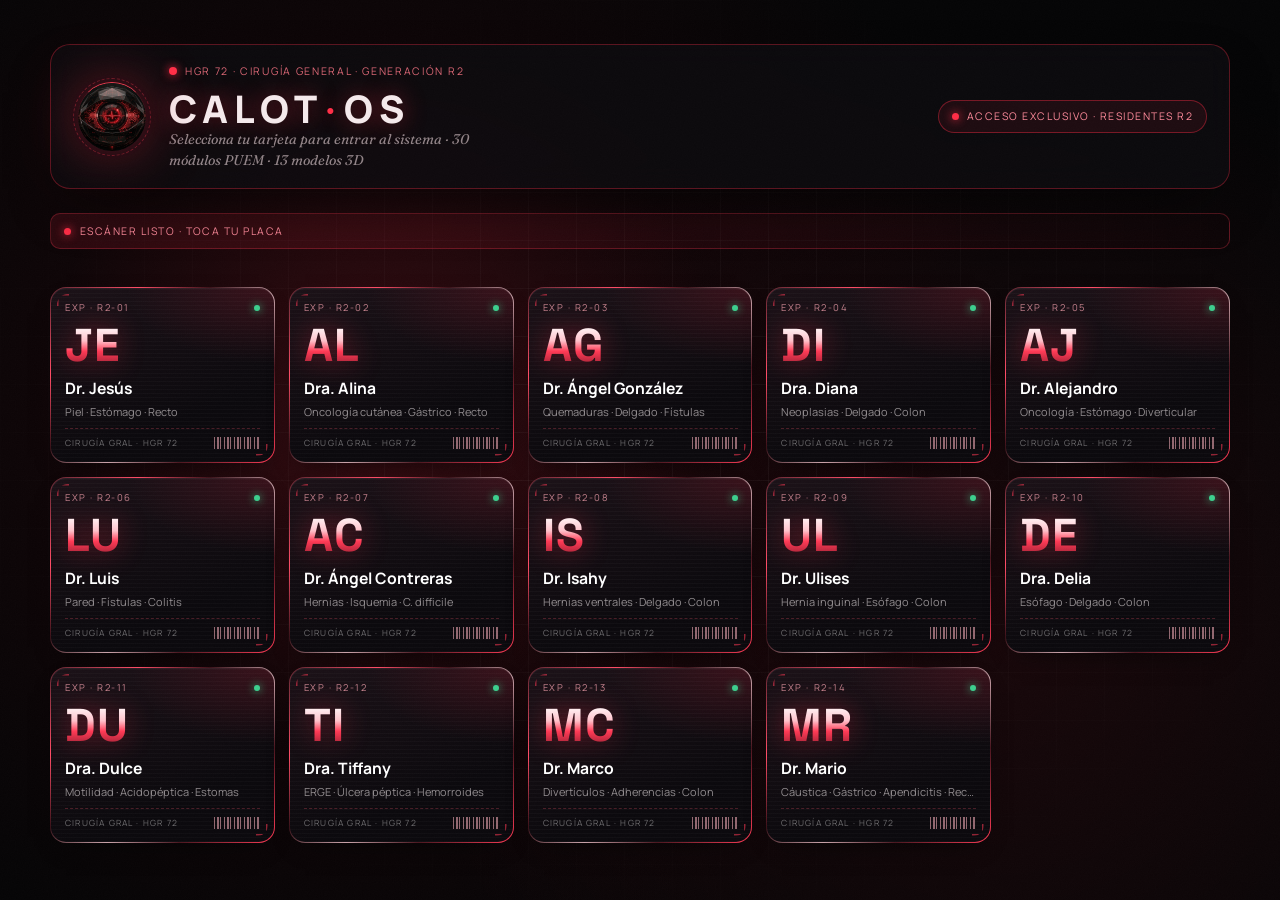
==== index.html @ 1cafc60a "feat(black-ops): voz real de CALOT al iniciar el examen - assets/voz/examen-inicio.mp3 (ElevenLabs, " ====
<!doctype html>
<html lang="es">
<head>
  <meta charset="utf-8">
  <meta name="viewport" content="width=device-width, initial-scale=1, viewport-fit=cover">
  <meta name="theme-color" content="#000000">
  <meta name="description" content="CALOT-OS | Donde aprender medicina se vuelve tu mayor obsesión. Sistema de estudio para residentes de cirugía general.">
  <title>CALOT-OS | Donde aprender medicina se vuelve tu mayor obsesión</title>
  <link rel="icon" href="assets/favicon.png?v=20261122d" type="image/png">
  <link rel="apple-touch-icon" href="assets/apple-touch-icon.png?v=20261122d">
  <link rel="preconnect" href="https://fonts.googleapis.com">
  <link rel="preconnect" href="https://fonts.gstatic.com" crossorigin>
  <link href="https://fonts.googleapis.com/css2?family=Fraunces:ital,opsz,wght@0,9..144,400;1,9..144,400&family=JetBrains+Mono:wght@400;500&family=Manrope:wght@200;300;400;500;600;700&family=Space+Grotesk:wght@500;600;700&display=swap" rel="stylesheet">
  <link rel="stylesheet" href="vendor/lenis.css">
  <link rel="stylesheet" href="styles/tokens.css?v=20261119e">
  <link rel="stylesheet" href="styles/components.css">
  <link rel="stylesheet" href="styles/sections.css?v=20261122d">
  <link rel="stylesheet" href="styles/glass.css">
  <link rel="stylesheet" href="styles/sections2.css">
  <link rel="stylesheet" href="styles/premium.css?v=20261122d">
  <link rel="stylesheet" href="styles/adscrito.css?v=20261122e">
  <link rel="stylesheet" href="styles/resumenes.css?v=20261119e">
  <link rel="stylesheet" href="styles/ranking.css?v=20261122d">
  <link rel="stylesheet" href="styles/eval.css?v=20261122d">
  <!-- Modo incrustado: dentro del iframe del panel docente de CALOT no se muestran las barras de Black Ops -->
  <script>
    (function () {
      var embed = true;
      try { embed = window.self !== window.top || /(?:^|[?&])embed=1(?:&|$)/.test(location.search); } catch (e) { embed = true; }
      if (embed) document.documentElement.classList.add('is-embed');
    })();
  </script>
  <style>
    html.is-embed { --hud-h: 0px; }
    html.is-embed .hud,
    html.is-embed .tabbar,
    html.is-embed .laser-line,
    html.is-embed .fab-menu,
    html.is-embed #fab-menu,
    html.is-embed #more-sheet,
    html.is-embed .bo-explore-pill,
    html.is-embed [data-bo-act="switch-card"] { display: none !important; }
    html.is-embed main#view { padding-top: 16px !important; padding-bottom: 24px !important; }
    html.is-embed body.is-landing main#view { padding: 0 !important; }
  </style>
</head>
<body data-section="portada" class="is-landing">
  <svg width="0" height="0" style="position:absolute" aria-hidden="true" focusable="false">
    <defs>
      <linearGradient id="ig-metal" x1="0" y1="0" x2="0" y2="1"><stop offset="0" style="stop-color:var(--svg-metal-1)"/><stop offset=".55" style="stop-color:var(--svg-metal-2)"/><stop offset="1" style="stop-color:var(--svg-metal-3)"/></linearGradient>
      <linearGradient id="ig-gloss" x1="0" y1="0" x2=".35" y2="1"><stop offset="0" style="stop-color:var(--svg-gloss-1)"/><stop offset=".22" style="stop-color:var(--svg-gloss-2)"/><stop offset=".7" style="stop-color:var(--svg-gloss-3)"/><stop offset="1" style="stop-color:var(--svg-gloss-4)"/></linearGradient>
      <linearGradient id="ig-red" x1="0" y1="0" x2="0" y2="1"><stop offset="0" style="stop-color:var(--svg-red-1)"/><stop offset=".5" style="stop-color:var(--svg-red-2)"/><stop offset="1" style="stop-color:var(--svg-red-3)"/></linearGradient>
    </defs>
  </svg>
  <div class="ambient" aria-hidden="true">
    <svg class="amb-ribbons" viewBox="0 0 1440 900" preserveAspectRatio="none">
      <path class="ar ar1" d="M-200 260 C 200 80, 600 420, 1000 220 S 1500 60, 1700 200"/>
      <path class="ar ar2" d="M-200 760 C 300 600, 700 960, 1100 700 S 1500 600, 1700 720"/>
    </svg>
  </div>
  <canvas id="neural-bg" class="neural-bg" aria-hidden="true"></canvas>
  <div class="noise" aria-hidden="true"></div>

  <header class="hud" aria-label="Navegación principal"></header>
  <nav class="tabbar" aria-label="Secciones"></nav>
  <div class="fab-menu glass" id="fab-menu" role="menu"></div>
  <div class="more-sheet glass" id="more-sheet"></div>

  <main id="view"></main>

  <div class="modal" id="modal" role="dialog" aria-modal="true"></div>
  <div class="toast glass" id="toast" role="status" aria-live="polite"></div>

  <noscript><p style="padding:40px;text-align:center">CALOT-OS necesita JavaScript.</p></noscript>

  <!-- GSAP 3.12.5 + ScrollTrigger and Lenis 1.1.13, vendored so the app works offline -->
  <script src="vendor/gsap.min.js"></script>
  <script src="vendor/ScrollTrigger.min.js"></script>
  <script src="vendor/lenis.min.js"></script>
  <script type="module" src="js/main.js?v=20261122d"></script>
</body>
</html>
---- vendor/lenis.css ----
html.lenis,
html.lenis body {
  height: auto;
}

.lenis.lenis-smooth {
  scroll-behavior: auto !important;
}

.lenis.lenis-smooth [data-lenis-prevent] {
  overscroll-behavior: contain;
}

.lenis.lenis-stopped {
  overflow: hidden;
}

.lenis.lenis-smooth iframe {
  pointer-events: none;
}
---- styles/tokens.css ----
/* =========================================================
   CALOT-OS — Design Tokens (Dark OLED #000000 & Day Paper #e9e3da)
   Single accent: Carmesí (#ff2d46 / #ff1736)
   Fonts: Manrope (body), Space Grotesk (headings/display), JetBrains Mono (mono)
   ========================================================= */

:root,
html[data-theme="dark"] {
  color-scheme: dark;

  /* Ground & elevation */
  --bg: #000000;
  --bg-2: #000000;
  --surface: #050507;
  --surface-2: #0a0a0d;
  --surface-deep: #000000;
  --card-bg: linear-gradient(180deg, #070709 0%, #010102 100%);
  --card-alt-bg: linear-gradient(160deg, #0c0407 0%, #010102 100%);
  --card-face-back: linear-gradient(160deg, #140409 0%, #020102 100%);
  --glass-bg: linear-gradient(180deg, rgba(255, 255, 255, 0.035), rgba(255, 255, 255, 0.006) 38%, rgba(0, 0, 0, 0.52)), rgba(2, 2, 3, 0.94);
  --glass: rgba(255, 255, 255, 0.025);
  --glass-strong: rgba(255, 255, 255, 0.055);
  --hud-bg: linear-gradient(180deg, rgba(0, 0, 0, 0.96), rgba(2, 2, 3, 0.92));
  --tabbar-bg: rgba(0, 0, 0, 0.95);
  --modal-backdrop: rgba(0, 0, 0, 0.88);
  --toast-bg: rgba(5, 5, 7, 0.98);
  --input-bg: #030305;
  --rail-bg: #000000;
  --well-bg: #020203;
  --well-sh: inset 0 2px 6px rgba(0, 0, 0, 0.95), 0 0 0 1px rgba(255, 255, 255, 0.08);
  --orb-bg: #000000;
  --track-off-bg: rgba(255, 255, 255, 0.06);
  --hover-tint: rgba(255, 255, 255, 0.035);

  /* RGB channels for alpha composition */
  --bg-rgb: 0, 0, 0;
  --ink-rgb: 245, 245, 248;
  --c-muted-rgb: 154, 157, 168;
  --shadow-rgb: 0, 0, 0;
  --crimson-rgb: 255, 45, 70;
  --crimson-hot-rgb: 255, 23, 54;
  --crimson-deep-rgb: 90, 6, 20;

  /* Ink & typography contrast (WCAG AA+ on #000000 & #0a0a0d) */
  --text: #f7f7fa;
  --ink: #f7f7fa;
  --ink-2: #dad7dc;
  --c-muted: #9a9da8;
  --faint: #7e7b84;
  --on-accent: #ffffff;
  --on-chip: #f5f5f8;

  /* Single accent palette: Carmesí */
  --crimson: #ff2d46;
  --crimson-hot: #ff1736;
  --crimson-soft: #ff6b7d;
  --crimson-hi: #ff8090;
  --crimson-tint: #ffb3c1;
  --crimson-pale: #ffd0d6;
  --crimson-deep: #9e0f24;
  --crimson-dark: #4a0510;
  --crimson-ink: #ff4d6d;
  --crimson-ink-hi: #ff8090;
  --crimson-bd: rgba(255, 45, 70, 0.52);
  --crimson-glow: rgba(255, 23, 54, 0.2);
  --c-accent: var(--crimson);

  /* Legacy section tokens unified to crimson / silver */
  --inicio: var(--crimson);
  --cuaderno: var(--crimson);
  --biblio: var(--crimson-soft);
  --tareas: var(--crimson);
  --violet: var(--crimson-deep);
  --cyan: var(--crimson-soft);
  --yellow: var(--crimson-hi);
  --red: var(--crimson-hot);
  --repaso: var(--crimson);
  --atlas: var(--crimson-hot);
  --bitacora: var(--crimson-deep);
  --escalas: var(--crimson);
  --juegos: var(--crimson-hot);
  --hgr72: var(--crimson-deep);
  --led-green: var(--crimson-deep);
  --led-green-core: var(--crimson);
  --led-red: var(--crimson-deep);
  --led-red-core: var(--crimson-hot);
  --neon-green: var(--crimson);
  --neon-red: var(--crimson-hot);
  --neon-cyan: var(--crimson-soft);
  --silver-1: #f0f2f7;
  --silver-2: #9094a0;

  /* Borders, specular edges & shadows */
  --stroke: rgba(255, 255, 255, 0.095);
  --stroke-strong: rgba(255, 45, 70, 0.42);
  --line: rgba(255, 255, 255, 0.08);
  --line-2: rgba(255, 255, 255, 0.14);
  --highlight-top: rgba(255, 255, 255, 0.22);
  --highlight-edge: rgba(255, 255, 255, 0.11);
  --highlight-soft: rgba(255, 255, 255, 0.045);
  --highlight-solid: #ffffff;
  --shadow-card: 0 28px 60px -32px rgba(0, 0, 0, 1), inset 0 1px 0 rgba(255, 255, 255, 0.05);
  --shadow-glass: 0 24px 60px -28px rgba(0, 0, 0, 1);
  --corner-sheen: radial-gradient(circle at 0 0, rgba(255, 255, 255, 0.04), transparent 36%);
  --corner-border: linear-gradient(140deg, rgba(255, 255, 255, var(--rf, 0.26)) 0%, rgba(255, 255, 255, 0.06) 24%, rgba(255, 255, 255, 0.025) 68%, rgba(255, 255, 255, calc(var(--rf, 0.26) * 0.4)) 100%);

  /* Button Family A — Neón cristal (acciones principales) */
  --neon-bg: linear-gradient(180deg, rgba(255, 45, 70, 0.46), rgba(255, 45, 70, 0.12));
  --neon-bg-hover: linear-gradient(180deg, rgba(255, 45, 70, 0.62), rgba(255, 45, 70, 0.2));
  --neon-bd: rgba(255, 45, 70, 0.58);
  --neon-sh: inset 0 1px 0 rgba(255, 255, 255, 0.26), 0 10px 30px -10px rgba(255, 45, 70, 0.85);
  --neon-sh-hover: inset 0 1px 0 rgba(255, 255, 255, 0.34), 0 14px 44px -8px rgba(255, 45, 70, 0.95);
  --neon-ghost-bg: rgba(255, 255, 255, 0.045);
  --neon-ghost-hover: rgba(255, 255, 255, 0.095);

  /* Button Family B — Metal biselado 3D (navegación física) */
  --metal-bg: linear-gradient(180deg, #25262c, #0c0c0f 30%, #020203);
  --metal-bg-hover: linear-gradient(180deg, #32343c, #14151a 30%, #050507);
  --metal-ink: #e4e6ec;
  --metal-sh: inset 0 1px 0 rgba(255, 255, 255, 0.18), 0 3px 0 #000000, 0 0 0 1px rgba(255, 255, 255, 0.09);
  --metal-sh-active: inset 0 1px 0 rgba(255, 255, 255, 0.18), 0 1px 0 #000000, 0 0 0 1px rgba(255, 255, 255, 0.09);
  --metal-light-bg: linear-gradient(180deg, #f4f5f8, #c4c7d0 58%, #9094a0);
  --metal-light-ink: #111114;
  --metal-light-sh: inset 0 1px 0 #ffffff, 0 4px 0 #2a2b30, 0 10px 20px -6px rgba(0, 0, 0, 0.8);
  --metal-light-sh-active: inset 0 1px 0 #ffffff, 0 1px 0 #2a2b30;
  --metal-red-bg: linear-gradient(180deg, #d81b35 0%, #b51026 52%, #7f091a 100%);
  --metal-red-sh: inset 0 1px 0 rgba(255, 255, 255, 0.45), 0 3px 0 #4a0510, 0 0 20px -4px rgba(255, 45, 70, 0.55);
  --metal-red-sh-active: inset 0 1px 0 rgba(255, 255, 255, 0.45), 0 1px 0 #4a0510;
  --seg-on-bg: linear-gradient(180deg, #222329, #0b0b0e);
  --seg-on-sh: inset 0 1px 0 rgba(255, 255, 255, 0.2), 0 2px 6px rgba(0, 0, 0, 0.55);

  /* SVG shared icon stops */
  --svg-metal-1: #f4f5f8;
  --svg-metal-2: #a3a6b0;
  --svg-metal-3: #5a5d66;
  --svg-gloss-1: #282930;
  --svg-gloss-2: #0f0f13;
  --svg-gloss-3: #040406;
  --svg-gloss-4: #000000;
  --svg-red-1: #ff8090;
  --svg-red-2: #ff2d46;
  --svg-red-3: #9e0f24;

  /* Notebook tokens (3b oscuro OLED) */
  --paper-bg: linear-gradient(90deg, #030203, #060405 50%, #020203);
  --paper-rule: rgba(255, 255, 255, 0.05);
  --paper-sh: 0 0 0 1px rgba(255, 255, 255, 0.075), 0 40px 90px -30px rgba(255, 23, 54, 0.28), inset 22px 0 30px -20px rgba(0, 0, 0, 0.96);
  --binding-bg: linear-gradient(90deg, #000000, #050405);
  --hole-bg: #000000;
  --hole-sh: inset 0 2px 3px rgba(255, 255, 255, 0.1), 0 0 0 2px #1a1a1f;
  --margin-op: 0.55;
  --hl-bg: rgba(255, 45, 70, 0.36);
  --chip-bg: rgba(255, 255, 255, 0.045);
  --code-bg: rgba(255, 255, 255, 0.06);
  --sticky-bg: linear-gradient(180deg, #1b060a, #0b0204);
  --sticky-bd: rgba(255, 45, 70, 0.34);
  --sticky-sh: 0 18px 30px -16px rgba(0, 0, 0, 0.9), 0 0 30px -10px rgba(255, 45, 70, 0.35);
  --sticky-ink: #f5f5f8;
  --tab-edge-bg: linear-gradient(90deg, #020202, #090708);

  /* Radii & Motion */
  --radius-sm: 12px;
  --radius: 18px;
  --radius-lg: 24px;
  --radius-pill: 999px;
  --ease: cubic-bezier(0.22, 1, 0.36, 1);
  --sidebar-w: 84px;

  /* Typography */
  --font-sans: "Manrope", system-ui, -apple-system, sans-serif;
  --font-display: "Space Grotesk", "Manrope", system-ui, sans-serif;
  --font-mono: "JetBrains Mono", ui-monospace, monospace;
  --font-serif: "Fraunces", Georgia, serif;
}

/* ---------- Light / Day Paper Theme (4b claro) ---------- */
html[data-theme="light"] {
  color-scheme: light;

  --bg: #e9e3da;
  --bg-2: #dfd8cd;
  --surface: #f6f1ea;
  --surface-2: #efe8df;
  --surface-deep: #d9d1c6;
  --card-bg: linear-gradient(180deg, rgba(255, 255, 255, 0.84) 0%, rgba(246, 241, 234, 0.94) 100%);
  --card-alt-bg: linear-gradient(160deg, #f7f3ed 0%, #ebe4da 100%);
  --card-face-back: linear-gradient(160deg, #fff5f6 0%, #efe8df 100%);
  --glass-bg: linear-gradient(180deg, rgba(255, 255, 255, 0.82), rgba(246, 241, 234, 0.72)), rgba(246, 241, 234, 0.9);
  --glass: rgba(255, 255, 255, 0.65);
  --glass-strong: rgba(255, 255, 255, 0.88);
  --hud-bg: linear-gradient(180deg, rgba(244, 239, 232, 0.94), rgba(233, 227, 218, 0.88));
  --tabbar-bg: rgba(244, 239, 232, 0.94);
  --modal-backdrop: rgba(26, 18, 20, 0.42);
  --toast-bg: rgba(246, 241, 234, 0.98);
  --input-bg: #fbf8f4;
  --rail-bg: #ebe4da;
  --well-bg: #ddd5cb;
  --well-sh: inset 0 2px 5px rgba(0, 0, 0, 0.18), 0 0 0 1px rgba(0, 0, 0, 0.06);
  --orb-bg: #1c1517;
  --track-off-bg: rgba(26, 18, 20, 0.1);
  --hover-tint: rgba(26, 18, 20, 0.045);

  --bg-rgb: 233, 227, 218;
  --ink-rgb: 26, 18, 20;
  --c-muted-rgb: 92, 77, 81;
  --shadow-rgb: 38, 26, 28;

  --text: #1a1214;
  --ink: #1a1214;
  --ink-2: #3a2e31;
  --c-muted: #5c4d51;
  --faint: #6b5a5e;
  --on-chip: #1a1214;

  /* Crimson ink darkened to pass WCAG AA (5.58:1+) on warm paper */
  --crimson-ink: #b01028;
  --crimson-ink-hi: #9e0f24;
  --crimson-glow: rgba(255, 23, 54, 0.14);

  --silver-1: #2a2224;
  --silver-2: #5c4d51;

  --stroke: rgba(26, 18, 20, 0.12);
  --stroke-strong: rgba(200, 16, 42, 0.36);
  --line: rgba(26, 18, 20, 0.08);
  --line-2: rgba(26, 18, 20, 0.13);
  --highlight-top: rgba(255, 255, 255, 0.85);
  --highlight-edge: rgba(26, 18, 20, 0.12);
  --highlight-soft: rgba(26, 18, 20, 0.055);
  --highlight-solid: #1a1214;
  --shadow-card: 0 22px 44px -26px rgba(42, 24, 28, 0.22), inset 0 1px 0 rgba(255, 255, 255, 0.85);
  --shadow-glass: 0 20px 48px -24px rgba(42, 24, 28, 0.25);
  --corner-sheen: radial-gradient(circle at 0 0, rgba(255, 255, 255, 0.7), transparent 42%);
  --corner-border: linear-gradient(140deg, rgba(255, 255, 255, 0.92) 0%, rgba(26, 18, 20, 0.09) 34%, rgba(26, 18, 20, 0.13) 100%);

  /* Button Family A (rich ruby crystal on paper so white text >= 6:1) */
  --neon-bg: linear-gradient(180deg, rgba(214, 22, 48, 0.95), rgba(158, 15, 36, 0.98));
  --neon-bg-hover: linear-gradient(180deg, rgba(230, 28, 56, 0.98), rgba(176, 16, 40, 1));
  --neon-bd: rgba(255, 45, 70, 0.75);
  --neon-sh: inset 0 1px 0 rgba(255, 255, 255, 0.42), 0 10px 26px -8px rgba(200, 16, 42, 0.42);
  --neon-sh-hover: inset 0 1px 0 rgba(255, 255, 255, 0.5), 0 14px 36px -6px rgba(200, 16, 42, 0.58);
  --neon-ghost-bg: rgba(255, 255, 255, 0.65);
  --neon-ghost-hover: rgba(255, 255, 255, 0.94);

  /* Button Family B (light brushed metal) */
  --metal-bg: linear-gradient(180deg, #ffffff, #ddd5cb);
  --metal-bg-hover: linear-gradient(180deg, #ffffff, #ebe4db);
  --metal-ink: #1a1214;
  --metal-sh: inset 0 1px 0 #ffffff, 0 3px 0 #b8b0a6, 0 0 0 1px rgba(0, 0, 0, 0.06);
  --metal-sh-active: inset 0 1px 0 #ffffff, 0 1px 0 #b8b0a6, 0 0 0 1px rgba(0, 0, 0, 0.06);
  --metal-light-bg: linear-gradient(180deg, #2e2528, #1a1214);
  --metal-light-ink: #f6f1ea;
  --metal-light-sh: inset 0 1px 0 rgba(255, 255, 255, 0.25), 0 3px 0 #0a0607, 0 8px 18px -6px rgba(0, 0, 0, 0.35);
  --metal-light-sh-active: inset 0 1px 0 rgba(255, 255, 255, 0.25), 0 1px 0 #0a0607;
  --seg-on-bg: linear-gradient(180deg, #ffffff, #efe8df);
  --seg-on-sh: inset 0 1px 0 #ffffff, 0 2px 0 #b8b0a6;

  --svg-metal-1: #5c4d51;
  --svg-metal-2: #3a2e31;
  --svg-metal-3: #1a1214;
  --svg-gloss-1: #ffffff;
  --svg-gloss-2: #f6f1ea;
  --svg-gloss-3: #ddd5cb;
  --svg-gloss-4: #cfc5b9;

  /* Notebook tokens (4b claro) */
  --paper-bg: linear-gradient(90deg, #efe8df, #f6f1ea 50%, #f1ebe3);
  --paper-rule: rgba(60, 30, 40, 0.09);
  --paper-sh: 0 0 0 1px rgba(0, 0, 0, 0.08), 0 30px 70px -30px rgba(0, 0, 0, 0.28), inset 22px 0 30px -20px rgba(0, 0, 0, 0.14);
  --binding-bg: linear-gradient(90deg, #d9d1c6, #e9e2d8);
  --hole-bg: #2a2224;
  --hole-sh: inset 0 2px 3px rgba(0, 0, 0, 0.6), 0 0 0 2px #b8b0a6;
  --margin-op: 0.7;
  --hl-bg: rgba(255, 45, 70, 0.22);
  --chip-bg: rgba(26, 18, 20, 0.06);
  --code-bg: rgba(26, 18, 20, 0.07);
  --sticky-bg: #ffd9dd;
  --sticky-bd: rgba(200, 20, 50, 0.18);
  --sticky-sh: 0 14px 24px -14px rgba(0, 0, 0, 0.35);
  --sticky-ink: #1a1214;
  --tab-edge-bg: #ebe4da;
}

body[data-section="inicio"],
body[data-section="cuaderno"],
body[data-section="biblioteca"],
body[data-section="pendientes"],
body[data-section="portada"],
body[data-section="repaso"],
body[data-section="atlas"],
body[data-section="bitacora"],
body[data-section="escalas"],
body[data-section="juegos"],
body[data-section="hgr72"] {
  --c-accent: var(--crimson);
}
---- styles/components.css ----
/* ---------- base ---------- */
*, *::before, *::after { box-sizing: border-box; }
html { -webkit-text-size-adjust: 100%; overflow-x: clip; }
html, body { margin: 0; background: var(--bg); max-width: 100%; overflow-x: clip; }
html[data-theme="light"] main#view,
html[data-theme="light"] .boot-gate,
html[data-theme="light"] .boot-screen {
  background: var(--bg);
  min-height: 100svh;
}
body {
  color: var(--ink);
  font-family: var(--font-sans);
  font-size: 15px;
  line-height: 1.55;
  min-height: 100vh;
  -webkit-font-smoothing: antialiased;
  transition: background-color 0.45s var(--ease), color 0.35s var(--ease);
}
h1, h2, h3, h4 {
  font-family: var(--font-display);
  font-weight: 600;
  letter-spacing: -0.02em;
  margin: 0;
  line-height: 1.1;
  color: var(--ink);
}
p { margin: 0; }
a { color: inherit; text-decoration: none; }
button, input, textarea, select { font: inherit; color: inherit; }
button { cursor: pointer; background: none; border: 0; padding: 0; }
svg { flex-shrink: 0; }
:where(svg[viewBox="0 0 24 24"]) { width: 18px; height: 18px; }
::selection { background: color-mix(in srgb, var(--c-accent) 40%, transparent); }
:focus-visible { outline: 2px solid var(--c-accent); outline-offset: 3px; border-radius: 8px; }

.mono {
  font-family: var(--font-mono);
  font-size: 11px;
  letter-spacing: 0.12em;
  text-transform: uppercase;
  color: var(--c-muted);
}
.muted { color: var(--c-muted); }
.sr-only { position: absolute; width: 1px; height: 1px; overflow: hidden; clip: rect(0 0 0 0); white-space: nowrap; }

/* film grain */
.noise {
  position: fixed; inset: 0; pointer-events: none; z-index: 100; opacity: 0.03;
  background-image: url("../assets/noise.svg");
}

/* ambient crimson glow */
.ambient {
  position: fixed; inset: 0; pointer-events: none; z-index: 0; overflow: hidden;
}
.ambient::before, .ambient::after {
  content: ""; position: absolute; width: 60vmax; height: 60vmax; border-radius: 50%;
  filter: blur(120px); opacity: 0.12; transition: background 0.8s var(--ease);
}
.ambient::before { top: -30vmax; right: -20vmax; background: var(--crimson); }
.ambient::after { bottom: -35vmax; left: -15vmax; background: var(--crimson-deep); opacity: 0.06; }

/* ---------- surfaces ---------- */
.glass {
  background: var(--glass-bg);
  border: 1px solid var(--stroke);
  border-radius: var(--radius-lg);
  backdrop-filter: blur(20px) saturate(140%);
  -webkit-backdrop-filter: blur(20px) saturate(140%);
}
.card {
  position: relative;
  background: var(--card-bg);
  border: 1px solid var(--stroke);
  border-radius: var(--radius-lg);
  padding: 22px;
  overflow: hidden;
  isolation: isolate;
}
.card > * { position: relative; z-index: 1; }
.card .glow, .glow {
  position: absolute; z-index: 0; width: 70%; aspect-ratio: 1; border-radius: 50%;
  background: radial-gradient(circle, var(--c, var(--c-accent)) 0%, transparent 65%);
  filter: blur(40px); opacity: 0.25; pointer-events: none;
}
.card-neon { --c: var(--c-accent); --c2: var(--crimson-deep); }
.card-neon::before {
  content: ""; position: absolute; inset: 0; z-index: 0; pointer-events: none;
  background: linear-gradient(180deg, transparent 40%, color-mix(in srgb, var(--c) 14%, transparent) 100%);
}
.card-neon::after {
  content: ""; position: absolute; left: 0; right: 0; bottom: 0; height: 2px; z-index: 2;
  background: linear-gradient(90deg, var(--c), var(--c2));
  transform-origin: left; transform: scaleX(var(--line, 1));
}

.dots {
  background-image: radial-gradient(circle, rgba(var(--crimson-rgb), 0.35) 1px, transparent 1.6px);
  background-size: 14px 14px;
}

.icon-tile {
  display: grid; place-items: center; width: 52px; height: 52px; border-radius: 16px;
  background: var(--metal-bg);
  border: 1px solid var(--stroke);
  color: var(--c, var(--crimson-ink));
  box-shadow: var(--metal-sh);
}
.icon-tile svg { width: 24px; height: 24px; }

/* ---------- chips ---------- */
.chip {
  --c: var(--crimson);
  display: inline-flex; align-items: center; gap: 7px;
  height: 30px; padding: 0 13px 0 10px; border-radius: var(--radius-pill);
  font-size: 13px; font-weight: 500; white-space: nowrap;
  color: var(--on-chip);
  background: var(--chip-bg);
  border: 1px solid color-mix(in srgb, var(--c) 45%, var(--stroke));
  transition: transform 0.25s var(--ease), box-shadow 0.25s var(--ease), border-color 0.25s;
}
.chip svg { width: 15px; height: 15px; }
button.chip:hover { transform: translateY(-1px); border-color: var(--crimson-bd); }
.chip[data-s="porhacer"], .chip[data-s="porleer"],
.chip[data-s="progreso"], .chip[data-s="leyendo"],
.chip[data-s="hecho"], .chip[data-s="repasado"],
.chip[data-s="bloqueado"], .chip[data-s="resumido"] { --c: var(--crimson); }
.chip[data-s="archivado"] { --c: var(--c-muted); }
.chip.tag { --c: var(--crimson); height: 26px; font-size: 12px; padding: 0 11px; }
.chip.tag[aria-pressed="false"] { --c: var(--c-muted); opacity: 0.78; }

/* ---------- buttons: STRICTLY 2 FAMILIES (3f-A Neón Cristal / 3f-B Metal 3D) ---------- */
/* Family A: Neón Cristal (acciones principales / CTAs) */
.btn, .btn-neon {
  display: inline-flex; align-items: center; justify-content: center; gap: 8px;
  height: 44px; padding: 0 22px; border-radius: var(--radius-pill);
  border: 1px solid var(--stroke);
  background: var(--neon-ghost-bg);
  color: var(--ink-2);
  font-family: var(--font-sans); font-weight: 600; font-size: 14px; white-space: nowrap;
  transition: transform 0.2s var(--ease), box-shadow 0.2s var(--ease), background 0.2s, border-color 0.2s, color 0.2s;
}
.btn:hover, .btn-neon:hover {
  transform: translateY(-1px);
  background: var(--neon-ghost-hover);
  border-color: var(--crimson-bd);
  color: var(--ink);
}
.btn:active, .btn-neon:active { transform: scale(0.97); }
.btn svg, .btn-neon svg { width: 18px; height: 18px; }

.btn-glow, .btn-primary, .btn-neon-primary {
  border: 1px solid var(--neon-bd);
  background: var(--neon-bg);
  color: var(--on-accent);
  box-shadow: var(--neon-sh);
}
.btn-glow:hover, .btn-primary:hover, .btn-neon-primary:hover {
  background: var(--neon-bg-hover);
  border-color: var(--crimson);
  box-shadow: var(--neon-sh-hover);
  color: var(--on-accent);
}
.btn-ghost {
  background: var(--neon-ghost-bg);
  border-color: var(--stroke);
  color: var(--ink-2);
  font-weight: 500;
}
.btn-ghost:hover {
  background: var(--neon-ghost-hover);
  border-color: var(--crimson-bd);
  color: var(--ink);
}
.btn-sm { height: 36px; padding: 0 15px; font-size: 13px; }
.icon-btn {
  display: grid; place-items: center; width: 38px; height: 38px; border-radius: 50%;
  border: 1px solid var(--stroke); background: var(--neon-ghost-bg); color: var(--c-muted);
  transition: border-color 0.2s, color 0.2s, background 0.2s, transform 0.2s var(--ease);
}
.icon-btn:hover { border-color: var(--crimson-bd); background: var(--neon-ghost-hover); color: var(--crimson-ink); }
.icon-btn:active { transform: scale(0.95); }
.icon-btn svg { width: 17px; height: 17px; }

/* Family B: Metal Biselado 3D (navegación y controles físicos) */
.btn-metal {
  display: inline-flex; align-items: center; justify-content: center; gap: 8px;
  height: 44px; padding: 0 18px; border-radius: 12px; border: 0;
  background: var(--metal-bg); color: var(--metal-ink);
  font-family: var(--font-sans); font-weight: 600; font-size: 14px; white-space: nowrap;
  box-shadow: var(--metal-sh);
  transition: transform 0.12s var(--ease), box-shadow 0.12s var(--ease), filter 0.15s;
}
.btn-metal:hover { filter: brightness(1.06); }
.btn-metal:active { transform: translateY(3px); box-shadow: var(--metal-sh-active); }
.btn-metal.btn-sm { height: 36px; padding: 0 14px; border-radius: 10px; font-size: 13px; }

.btn-metal-light {
  display: inline-flex; align-items: center; justify-content: center; gap: 8px;
  height: 44px; padding: 0 18px; border-radius: 12px; border: 0;
  background: var(--metal-light-bg); color: var(--metal-light-ink);
  font-family: var(--font-sans); font-weight: 700; font-size: 14px; white-space: nowrap;
  box-shadow: var(--metal-light-sh);
  transition: transform 0.12s var(--ease), box-shadow 0.12s var(--ease), filter 0.15s;
}
.btn-metal-light:hover { filter: brightness(1.05); }
.btn-metal-light:active { transform: translateY(3px); box-shadow: var(--metal-light-sh-active); }

.btn-metal-red,
.btn-metal.is-active {
  background: var(--metal-red-bg);
  color: var(--on-accent);
  box-shadow: var(--metal-red-sh);
}
.btn-metal-red:active,
.btn-metal.is-active:active { transform: translateY(3px); box-shadow: var(--metal-red-sh-active); }

/* ---------- inputs ---------- */
.input, .textarea, .select {
  width: 100%;
  background: var(--input-bg);
  color: var(--ink);
  border: 1px solid var(--stroke);
  border-radius: var(--radius-sm);
  padding: 11px 14px;
  outline: none;
  transition: border-color 0.2s, box-shadow 0.2s, background 0.2s;
}
.input::placeholder, .textarea::placeholder { color: var(--faint); }
.input:focus, .textarea:focus, .select:focus {
  border-color: var(--crimson-bd);
  box-shadow: 0 0 0 3px var(--crimson-glow);
}
.textarea { resize: vertical; min-height: 120px; line-height: 1.6; }
label.field { display: grid; gap: 6px; font-size: 13px; color: var(--c-muted); }

/* ---------- metric bars ---------- */
.metric { display: grid; grid-template-columns: 1fr auto; align-items: center; gap: 12px; padding: 7px 0; }
.segbar { display: flex; gap: 5px; }
.segbar i { width: 18px; height: 3px; border-radius: 2px; background: var(--track-off-bg); }
.segbar i.on { background: var(--c, var(--crimson)); }
.progress { height: 6px; border-radius: 99px; background: var(--track-off-bg); overflow: hidden; }
.progress > span {
  display: block; height: 100%; width: var(--p, 0%); border-radius: inherit;
  background: linear-gradient(90deg, var(--crimson-deep), var(--c, var(--crimson)));
  transform-origin: left; transform: scaleX(var(--fill, 1));
}

/* ---------- app shell ---------- */
.rail {
  position: fixed; z-index: 50; top: 16px; bottom: 16px; left: 16px; width: calc(var(--sidebar-w) - 16px);
  display: flex; flex-direction: column; align-items: center; gap: 14px; padding: 18px 0;
  background: var(--rail-bg); border: 1px solid var(--stroke); border-radius: 34px;
  transition: transform 0.6s var(--ease), opacity 0.4s;
}
.rail .logo { display: grid; place-items: center; width: 40px; height: 40px; margin-bottom: 6px; color: var(--ink); }
.rail .logo svg { width: 30px; height: 30px; }
.rail nav { display: flex; flex-direction: column; gap: 10px; }
.nav-item {
  --c: var(--crimson);
  position: relative; display: grid; place-items: center; width: 44px; height: 44px; border-radius: 12px;
  color: var(--metal-ink); background: var(--metal-bg); box-shadow: var(--metal-sh); border: 0;
  transition: color 0.2s, transform 0.12s var(--ease), box-shadow 0.2s;
}
.nav-item svg { width: 20px; height: 20px; }
.nav-item:hover { filter: brightness(1.06); }
.nav-item:active { transform: translateY(2px); box-shadow: var(--metal-sh-active); }
.nav-item[aria-current="page"] {
  background: var(--metal-red-bg);
  color: var(--on-accent);
  box-shadow: var(--metal-red-sh);
}
.nav-item .tip {
  position: absolute; left: calc(100% + 14px); padding: 5px 10px; border-radius: 8px; font-size: 12px; white-space: nowrap;
  background: var(--surface-2); border: 1px solid var(--stroke); color: var(--ink);
  opacity: 0; transform: translateX(-6px); pointer-events: none; transition: 0.2s var(--ease);
}
.nav-item:hover .tip { opacity: 1; transform: none; }

/* FAB */
.fab {
  display: grid; place-items: center; width: 54px; height: 54px; border-radius: 50%;
  color: var(--on-accent);
  background: radial-gradient(circle at 35% 30%, var(--crimson-soft), var(--crimson) 55%, var(--crimson-deep));
  box-shadow: 0 0 0 6px rgba(var(--crimson-rgb), 0.12), 0 10px 40px -4px rgba(var(--crimson-rgb), 0.72), inset 0 2px 0 var(--highlight-top);
  transition: transform 0.35s var(--ease);
}
.fab svg { width: 24px; height: 24px; transition: transform 0.35s var(--ease); }
.fab[aria-expanded="true"] svg { transform: rotate(45deg); }
.fab:hover { transform: scale(1.05); }
.fab-menu {
  position: fixed; z-index: 60; left: calc(var(--sidebar-w) + 12px); top: 70px; width: min(290px, calc(100vw - 24px)); padding: 10px;
  border-radius: 24px; background: var(--glass-bg);
  opacity: 0; transform: translateX(-10px) scale(0.97); transform-origin: left top; pointer-events: none;
  transition: opacity 0.25s var(--ease), transform 0.35s var(--ease);
}
.fab-menu.open { opacity: 1; transform: none; pointer-events: auto; }
.fab-menu button {
  display: flex; align-items: center; gap: 12px; width: 100%; padding: 12px 14px; border-radius: 16px;
  font-size: 14.5px; font-weight: 500; color: var(--ink); text-align: left; transition: background 0.2s;
}
.fab-menu button:hover, .fab-menu button:focus-visible { background: var(--hover-tint); }
.fab-menu button svg { width: 20px; height: 20px; color: var(--crimson-ink); }

.tabbar { display: none; }

main#view {
  position: relative; z-index: 1;
  padding: 32px 40px 120px calc(var(--sidebar-w) + 40px);
  max-width: calc(1280px + var(--sidebar-w));
}

body.is-landing .hud { display: none; }
body.is-landing .rail { transform: translateX(-130%); opacity: 0; }
body.is-landing .tabbar { display: none; transform: translateY(130%); }
body.is-landing #fab-menu,
body.is-landing #more-sheet { display: none; }
body.is-landing main#view { padding: 0; max-width: none; }

/* ---------- section header ---------- */
.page-head { display: flex; align-items: flex-end; justify-content: space-between; gap: 20px; margin-bottom: 28px; flex-wrap: wrap; }
.page-head h1 { font-size: clamp(32px, 5vw, 56px); color: var(--ink); }
.page-head h1 em { font-style: normal; color: var(--crimson-ink); }
.page-head p { color: var(--c-muted); margin-top: 8px; max-width: 560px; }
.eyebrow { display: inline-flex; align-items: center; gap: 8px; margin-bottom: 12px; }
.eyebrow::before { content: ""; width: 7px; height: 7px; border-radius: 50%; background: var(--crimson); }

.sticky-bar {
  position: fixed; z-index: 40; top: 16px; left: calc(var(--sidebar-w) + 24px); right: 24px;
  display: flex; align-items: center; justify-content: space-between; gap: 12px;
  height: 56px; padding: 0 10px 0 20px; border-radius: 20px;
  opacity: 0; transform: translateY(-20px); pointer-events: none; transition: opacity 0.35s var(--ease), transform 0.45s var(--ease);
}
.sticky-bar.show { opacity: 1; transform: none; pointer-events: auto; }
.sticky-bar strong { font-family: var(--font-display); font-weight: 600; color: var(--ink); }

.read-progress {
  position: fixed; z-index: 70; top: 0; left: 0; right: 0; height: 3px; pointer-events: none;
  background: linear-gradient(90deg, var(--crimson-deep), var(--crimson));
  transform-origin: left; transform: scaleX(0);
}

/* ---------- modal ---------- */
.modal {
  position: fixed; inset: 0; z-index: 90; display: grid; place-items: center; padding: 16px;
  background: var(--modal-backdrop); backdrop-filter: blur(8px);
  opacity: 0; pointer-events: none; transition: opacity 0.25s;
}
.modal.open { opacity: 1; pointer-events: auto; }
.modal .sheet {
  width: min(520px, 100%); max-height: 90vh; overflow: auto; padding: 26px; display: grid; gap: 16px;
  color: var(--ink);
  transform: translateY(16px) scale(0.98); transition: transform 0.35s var(--ease);
}
.modal.open .sheet { transform: none; }
.modal h3 { font-size: 22px; color: var(--ink); }
.modal .row { display: grid; grid-template-columns: 1fr 1fr; gap: 12px; }
.modal .actions { display: flex; justify-content: flex-end; gap: 10px; margin-top: 4px; flex-wrap: wrap; }

/* toast */
.toast {
  position: fixed; z-index: 95; left: 50%; bottom: 28px; transform: translate(-50%, 20px);
  padding: 11px 18px; border-radius: 999px; font-size: 13.5px; font-weight: 500;
  color: var(--ink); background: var(--toast-bg); border: 1px solid var(--crimson-bd);
  opacity: 0; pointer-events: none; transition: 0.35s var(--ease); max-width: calc(100vw - 32px); text-align: center;
}
.toast.show { opacity: 1; transform: translate(-50%, 0); }

.empty { padding: 30px; text-align: center; color: var(--c-muted); border: 1px dashed var(--stroke-strong); border-radius: var(--radius); }
.js-motion [data-reveal] { opacity: 0; }

/* ---------- responsive (iPhone 375px safe) ---------- */
@media (max-width: 860px) {
  :root { --sidebar-w: 0px; }
  .rail { display: none; }
  main#view { padding: 20px 14px 110px; }
  .tabbar {
    position: fixed; z-index: 50; left: 10px; right: 10px; bottom: 10px; height: 68px;
    display: grid; grid-template-columns: repeat(5, 1fr); align-items: center; justify-items: center;
    border-radius: 24px; background: var(--tabbar-bg); border: 1px solid var(--stroke);
    backdrop-filter: blur(14px); -webkit-backdrop-filter: blur(14px);
    transition: transform 0.5s var(--ease);
  }
  .tabbar .nav-item { width: 44px; height: 44px; border-radius: 12px; }
  .tabbar .nav-item .tip { display: none; }
  .tabbar .fab { width: 54px; height: 54px; margin-top: -26px; }
  .fab-menu { left: 50%; top: auto; bottom: 92px; transform: translate(-50%, 10px) scale(0.97); transform-origin: center bottom; }
  .fab-menu.open { transform: translate(-50%, 0); }
  .sticky-bar { left: 12px; right: 12px; top: 10px; }
  .modal .row { grid-template-columns: 1fr; }
  .modal .sheet { padding: 20px 16px; }
  .glass { backdrop-filter: blur(10px); -webkit-backdrop-filter: blur(10px); }
}

@media (prefers-reduced-motion: reduce) {
  *, *::before, *::after { transition-duration: 0.01ms !important; animation-duration: 0.01ms !important; }
}
---- styles/sections.css ----
/* =========================================================
   PORTADA (landing)
   ========================================================= */
.landing { position: relative; overflow-x: clip; }
.hero {
  position: relative; min-height: 100svh; display: grid; place-items: center; overflow: hidden;
  padding: 80px 24px 140px;
  background: radial-gradient(120% 80% at 50% 0%, rgba(var(--crimson-rgb), 0.14) 0%, var(--bg) 65%);
}
.hero-copy { position: relative; z-index: 3; text-align: center; max-width: 760px; }
.hero-kicker { display: inline-flex; align-items: center; gap: 8px; color: var(--crimson-ink); }
.hero-kicker svg { width: 16px; height: 16px; color: var(--crimson); }
.hero-title {
  font-size: clamp(72px, 16vw, 210px); font-weight: 600; letter-spacing: -0.04em; line-height: 0.9; margin: 18px 0 20px;
  color: var(--ink);
}
.hero-sub { color: var(--ink-2); font-size: clamp(16px, 2vw, 19px); max-width: 560px; margin: 0 auto; }
.hero-actions { display: flex; flex-wrap: wrap; gap: 14px; justify-content: center; margin-top: 34px; }
.pill-blue {
  display: inline-flex; align-items: center; height: 46px; padding: 0 26px; border-radius: var(--radius-pill); font-weight: 600;
  background: var(--neon-bg); border: 1px solid var(--neon-bd); color: var(--on-accent);
  box-shadow: var(--neon-sh);
  transition: transform 0.25s var(--ease), box-shadow 0.25s;
}
.pill-blue:hover { transform: translateY(-1px); box-shadow: var(--neon-sh-hover); }
.hero-foot {
  position: absolute; z-index: 3; left: 0; right: 0; bottom: 28px; padding: 0 clamp(20px, 6vw, 120px);
  display: flex; justify-content: space-between; align-items: flex-end; font-size: 14px; line-height: 1.4;
}
.hero-scroll { position: relative; padding-bottom: 46px; }
.hero-scroll::after {
  content: ""; position: absolute; left: 50%; bottom: 0; width: 1px; height: 36px;
  background: linear-gradient(var(--crimson), transparent); animation: scrollcue 1.8s var(--ease) infinite;
}
@keyframes scrollcue { 0% { transform: scaleY(0); transform-origin: top; } 50% { transform: scaleY(1); transform-origin: top; } 51% { transform-origin: bottom; } 100% { transform: scaleY(0); transform-origin: bottom; } }

/* luminous dotted arc */
.arc-wrap {
  position: absolute; z-index: 1; left: 50%; top: 58%; width: min(1500px, 170vw); aspect-ratio: 1;
  translate: -50% 0; pointer-events: none;
}
.arc-wrap > div { position: absolute; inset: 0; border-radius: 50%; }
.arc-line {
  background: radial-gradient(closest-side, transparent 93.4%, rgba(var(--crimson-rgb), 0.72) 94.2%, rgba(var(--crimson-rgb), 0.35) 95.5%, transparent 98%);
  filter: blur(1px);
}
.arc-glow {
  background: radial-gradient(closest-side, transparent 82%, rgba(var(--crimson-rgb), 0.32) 92%, rgba(var(--crimson-rgb), 0.1) 97%, transparent 100%);
  filter: blur(24px);
}
.arc-dots {
  -webkit-mask: radial-gradient(closest-side, transparent 72%, var(--ink) 93%, transparent 100%);
  mask: radial-gradient(closest-side, transparent 72%, var(--ink) 93%, transparent 100%);
  opacity: 0.75;
}
.hero-orbit { position: absolute; z-index: 1; inset: 0; display: grid; place-items: center; pointer-events: none; }
.hero-orbit svg { width: min(1000px, 140vw); height: auto; }
.hero-rise { position: absolute; inset: 0; z-index: 2; pointer-events: none; }
.hero-rise span {
  position: absolute; bottom: 18%; width: 1px; height: var(--h); transform-origin: bottom;
  background: linear-gradient(to top, transparent, rgba(var(--crimson-rgb), 0.55));
}
.hero-rise span::before {
  content: ""; position: absolute; top: -4px; left: -4px; width: 7px; height: 7px;
  border-left: 1.5px solid rgba(var(--crimson-rgb), 0.75); border-top: 1.5px solid rgba(var(--crimson-rgb), 0.75); transform: rotate(45deg);
}

/* pinned flow */
.flow {
  --flow-hue: 0;
  position: relative; min-height: 100svh; display: grid; place-items: center; padding: 60px 24px; overflow: hidden;
  background: radial-gradient(60% 50% at 50% 50%, rgba(var(--crimson-rgb), 0.08), transparent 70%), var(--bg);
}
.flow-inner { width: min(1100px, 100%); }
.flow-kicker { text-align: center; margin-bottom: 70px; }
.flow-proto { display: inline-flex; align-items: center; gap: 8px; font-size: 13px; color: var(--crimson-ink); text-transform: none; letter-spacing: 0; font-family: var(--font-sans); }
.flow-proto svg { width: 16px; height: 16px; }
.flow-track { display: grid; grid-template-columns: auto 1fr auto 1fr auto; align-items: center; }
.flow-step { display: grid; justify-items: center; gap: 26px; position: relative; z-index: 2; }
.node {
  display: grid; place-items: center; width: clamp(92px, 12vw, 150px); aspect-ratio: 1; color: var(--ink);
  background: var(--card-bg);
  border: 1.5px solid var(--crimson-bd);
  box-shadow: inset 0 1px 0 var(--highlight-top), var(--shadow-card);
}
.node svg { width: 42%; height: 42%; }
.node-sq { border-radius: 30px; }
.node-wave { position: relative; border-radius: 42% 58% 46% 54% / 52% 44% 56% 48%; }
.dash-ring { position: absolute; inset: 14%; border-radius: 50%; border: 1.5px dashed rgba(var(--ink-rgb), 0.3); }
.node-round { border-radius: 50%; color: var(--crimson-ink); }
.node-round svg { width: 50%; height: 50%; }
.node-label {
  padding: 8px 18px; border-radius: 12px; font-weight: 600; background: var(--surface);
  color: var(--ink); border: 1px solid var(--crimson-bd);
}
.beam { position: relative; height: 46px; margin: 0 -8px; display: grid; place-items: center; }
.beam::before { content: ""; position: absolute; left: 0; right: 0; top: 50%; height: 2px; background: var(--line); }
.beam-fill {
  position: absolute; left: 0; right: 0; top: 50%; height: 34px; translate: 0 -50%; transform-origin: left;
  background: linear-gradient(90deg, rgba(var(--crimson-rgb), 0.72), rgba(var(--crimson-deep-rgb), 0.55));
  filter: blur(6px); border-radius: 20px;
}
.beam em {
  position: relative; z-index: 1; font-style: normal; font-size: clamp(12px, 1.4vw, 16px); white-space: nowrap; opacity: 0.9;
  color: var(--ink);
}
.js-motion .beam em { opacity: 0; }
.flow-captions { position: relative; height: 90px; margin-top: 60px; text-align: center; }
.flow-captions p { position: absolute; inset: 0; margin: 0 auto; max-width: 560px; color: var(--c-muted); font-size: 17px; }
.flow-captions strong { color: var(--ink); }
.flow-captions code, .page-head code, .empty code { font-family: var(--font-mono); font-size: 0.9em; padding: 1px 6px; border-radius: 6px; background: var(--code-bg); color: var(--ink); }

/* section cards */
.land-sections { position: relative; padding: 140px clamp(16px, 5vw, 80px); max-width: 1320px; margin: 0 auto; }
.land-head { text-align: center; margin-bottom: 60px; }
.land-head h2 { font-size: clamp(32px, 5vw, 58px); margin-top: 14px; color: var(--ink); }
.grad-text { color: var(--crimson-ink); }
.land-grid { display: grid; grid-template-columns: repeat(4, 1fr); gap: 20px; }
.land-card { display: grid; align-content: start; justify-items: center; gap: 16px; padding: 44px 26px 40px; text-align: center; min-height: 340px; transition: transform 0.4s var(--ease), border-color 0.4s; }
.land-card:hover { transform: translateY(-6px); border-color: var(--crimson-bd); }
.land-card h3 { font-size: 24px; margin-top: 8px; }
.land-card p { color: var(--c-muted); font-size: 14.5px; }
.land-go { display: inline-flex; align-items: center; gap: 6px; margin-top: auto; font-size: 13px; color: var(--crimson-ink); }
.land-go svg { width: 15px; height: 15px; transition: transform 0.3s var(--ease); }
.land-card:hover .land-go svg { transform: translateX(4px); }

.land-cta { position: relative; min-height: 100svh; display: grid; place-items: center; overflow: hidden; padding: 100px 24px 240px; background: linear-gradient(180deg, var(--bg), var(--bg-2)); }
.arc-cta { top: 50%; }
.cta-copy { position: relative; z-index: 2; text-align: center; display: grid; justify-items: center; gap: 20px; }
.cta-copy h2 { font-size: clamp(40px, 7vw, 92px); letter-spacing: -0.03em; }
.cta-btn { height: 54px; padding: 0 30px; font-size: 16px; }

/* =========================================================
   INICIO · ORBITA (4a + 3a) + OPERACIÓN DIARIA
   ========================================================= */
.inicio { display: grid; gap: 28px; min-width: 0; }
.inicio-hero-grid {
  display: grid;
  grid-template-columns: minmax(0, 1.35fr) minmax(300px, 380px);
  gap: 22px;
  align-items: stretch;
  min-width: 0;
}
.inicio-orbit-pane {
  position: relative;
  display: flex;
  flex-direction: column;
  justify-content: space-between;
  gap: 10px;
  min-width: 0;
  padding: 18px 22px 16px;
  border-radius: var(--radius);
  border: 1px solid var(--stroke);
  background: radial-gradient(54% 58% at 50% 48%, var(--crimson-glow), transparent 72%), var(--card-bg);
  box-shadow: var(--shadow-card);
  overflow: hidden;
}
.orbit-head {
  display: flex;
  align-items: flex-start;
  justify-content: space-between;
  gap: 12px;
  flex-wrap: wrap;
}
.orbit-eyebrow {
  margin: 0 0 6px;
  font-family: var(--font-mono);
  font-size: 11px;
  letter-spacing: .16em;
  text-transform: uppercase;
  color: var(--c-muted);
}
.orbit-greeting {
  margin: 0;
  font-family: var(--font-display);
  font-size: clamp(22px, 3vw, 32px);
  font-weight: 700;
  letter-spacing: -.025em;
  line-height: 1.08;
  color: var(--ink);
}
.orbit-greeting em {
  font-style: italic;
  font-weight: 500;
  color: var(--crimson-ink);
}
.orbit-head-acts {
  display: flex;
  align-items: center;
  gap: 8px;
  flex-wrap: wrap;
}

.orbit-arena {
  position: relative;
  display: grid;
  place-items: center;
  padding: 10px 0 20px;
  min-width: 0;
}
.orbit-stage {
  position: relative;
  width: min(408px, 100%);
  aspect-ratio: 1;
  margin: 0 auto;
}
.orbit-ring {
  position: absolute;
  left: 50%;
  top: 50%;
  transform: translate(-50%, -50%);
  border-radius: 50%;
  pointer-events: none;
}
.orbit-ring-outer {
  width: 77%;
  height: 77%;
  border: 1px solid var(--crimson-bd);
  opacity: .55;
}
.orbit-ring-inner {
  width: 48%;
  height: 48%;
  border: 1px dashed var(--stroke-strong);
  opacity: .75;
}
.orbit-core {
  position: absolute;
  left: 50%;
  top: 50%;
  transform: translate(-50%, -50%);
  width: clamp(104px, 31%, 146px);
  aspect-ratio: 1;
  padding: 0;
  border: 0;
  background: transparent;
  cursor: pointer;
  display: grid;
  place-items: center;
  z-index: 2;
}
.orbit-core:focus-visible {
  outline: 2px solid var(--crimson);
  outline-offset: 6px;
  border-radius: 50%;
}
.orbit-planet {
  position: absolute;
  left: var(--px);
  top: var(--py);
  transform: translate(-50%, -30px);
  display: flex;
  flex-direction: column;
  align-items: center;
  gap: 6px;
  padding: 0;
  border: 0;
  background: transparent;
  cursor: pointer;
  z-index: 3;
  color: var(--ink);
  transition: transform .22s var(--ease);
}
.orbit-planet.is-active {
  transform: translate(-50%, -34px);
  z-index: 4;
}
.orbit-node {
  width: 60px;
  height: 60px;
  border-radius: 18px;
  display: grid;
  place-items: center;
  background: var(--metal-bg);
  color: var(--metal-ink);
  border: 1px solid var(--stroke-strong);
  box-shadow: var(--metal-sh);
  transition: transform .22s var(--ease), background .22s var(--ease), box-shadow .22s var(--ease), border-color .22s var(--ease), color .22s var(--ease), width .22s var(--ease), height .22s var(--ease);
}
.orbit-node svg { width: 24px; height: 24px; }
.orbit-planet:hover .orbit-node {
  background: var(--metal-bg-hover);
  transform: translateY(-2px);
}
.orbit-planet:focus-visible .orbit-node {
  outline: 2px solid var(--crimson);
  outline-offset: 3px;
}
.orbit-planet.is-active .orbit-node {
  width: 68px;
  height: 68px;
  border-radius: 20px;
  background: var(--metal-red-bg);
  color: var(--on-accent);
  border-color: var(--crimson-hot);
  box-shadow: var(--metal-red-sh), 0 0 26px var(--crimson-glow);
}
.orbit-label {
  font-family: var(--font-mono);
  font-size: 11px;
  font-weight: 600;
  letter-spacing: .04em;
  color: var(--ink-2);
  white-space: nowrap;
  text-shadow: 0 1px 6px rgba(var(--bg-rgb), .75);
}
.orbit-planet.is-active .orbit-label {
  color: var(--crimson-ink);
  font-weight: 700;
}

.orbit-detail {
  display: flex;
  align-items: center;
  justify-content: space-between;
  gap: 14px;
  padding: 14px 16px;
  border-radius: 18px;
  border: 1px solid var(--crimson-bd);
  background: var(--glass-strong);
  flex-wrap: wrap;
}
.orbit-detail-copy {
  display: grid;
  gap: 3px;
  min-width: 0;
  flex: 1 1 200px;
}
.orbit-detail-title {
  font-family: var(--font-display);
  font-size: 16px;
  font-weight: 700;
  letter-spacing: -.01em;
  color: var(--ink);
}
.orbit-detail-meta {
  font-size: 12.5px;
  line-height: 1.4;
  color: var(--c-muted);
}
.orbit-detail-cta {
  flex-shrink: 0;
  gap: 8px;
  text-decoration: none;
}

/* Aside · "¿Dónde estás flojo?" + Mapa de Dominio 11×3 */
.inicio-aside {
  display: flex;
  flex-direction: column;
  justify-content: space-between;
  gap: 16px;
  min-width: 0;
  padding: 20px 18px 18px;
  border-radius: var(--radius);
  border: 1px solid var(--stroke);
  background: var(--card-bg);
  box-shadow: var(--shadow-card);
}
.aside-head { display: grid; gap: 5px; }
.aside-kicker {
  font-family: var(--font-mono);
  font-size: 10.5px;
  font-weight: 600;
  letter-spacing: .16em;
  text-transform: uppercase;
  color: var(--crimson-ink);
}
.aside-sub {
  margin: 0;
  font-size: 12.5px;
  line-height: 1.45;
  color: var(--c-muted);
}
.weak-list { display: grid; gap: 10px; }
.weak-card {
  display: grid;
  gap: 7px;
  padding: 12px 13px;
  border-radius: 14px;
  border: 1px solid var(--stroke);
  background: var(--surface);
  color: var(--ink);
  text-decoration: none;
  min-width: 0;
  transition: border-color .2s var(--ease), background .2s var(--ease), transform .2s var(--ease);
}
.weak-card:hover {
  border-color: var(--crimson-bd);
  background: var(--surface-2);
  transform: translateY(-1px);
}
.weak-row {
  display: flex;
  align-items: baseline;
  justify-content: space-between;
  gap: 10px;
}
.weak-title-wrap {
  display: flex;
  align-items: baseline;
  gap: 8px;
  min-width: 0;
}
.weak-num {
  font-family: var(--font-mono);
  font-size: 11px;
  font-weight: 600;
  color: var(--crimson-ink);
  flex-shrink: 0;
}
.weak-title {
  font-size: 13.5px;
  font-weight: 600;
  color: var(--ink);
  white-space: nowrap;
  overflow: hidden;
  text-overflow: ellipsis;
}
.weak-pct {
  font-family: var(--font-mono);
  font-size: 12.5px;
  font-weight: 700;
  font-variant-numeric: tabular-nums;
  color: var(--crimson-ink);
  flex-shrink: 0;
}
.weak-bar {
  display: block;
  height: 6px;
  border-radius: var(--radius-pill);
  background: var(--track-off-bg);
  overflow: hidden;
}
.weak-bar i {
  display: block;
  height: 100%;
  width: var(--p, 0%);
  border-radius: inherit;
  background: linear-gradient(90deg, var(--crimson-deep), var(--crimson-hot));
}
.weak-tip {
  font-family: var(--font-mono);
  font-size: 10.5px;
  line-height: 1.35;
  color: var(--c-muted);
}

.domain-map-wrap {
  display: grid;
  gap: 9px;
  padding-top: 12px;
  border-top: 1px solid var(--line-2);
}
.domain-map-head {
  display: flex;
  align-items: center;
  justify-content: space-between;
}
.domain-grid {
  display: grid;
  grid-template-columns: repeat(11, minmax(0, 1fr));
  gap: 4px;
}
.domain-col {
  display: grid;
  gap: 3px;
  text-decoration: none;
  min-width: 0;
}
.domain-cell {
  display: block;
  width: 100%;
  height: 12px;
  border-radius: 3px;
  background: var(--track-off-bg);
  border: 1px solid var(--line-2);
  transition: transform .16s var(--ease), border-color .16s var(--ease);
}
.domain-cell.is-lit {
  background: rgba(var(--crimson-rgb), var(--ca, .35));
  border-color: var(--crimson-bd);
}
.domain-cell.is-hot {
  box-shadow: 0 0 8px var(--crimson-glow);
}
.domain-col:hover .domain-cell {
  transform: scaleY(1.08);
  border-color: var(--crimson);
}
.domain-num {
  font-family: var(--font-mono);
  font-size: 9px;
  text-align: center;
  color: var(--c-muted);
  padding-top: 2px;
}
.domain-col:hover .domain-num { color: var(--crimson-ink); }

/* 02 · Operación diaria debajo del fold */
.inicio-ops { display: grid; gap: 18px; min-width: 0; }
.ops-kicker {
  margin: 0;
  font-family: var(--font-mono);
  font-size: 11px;
  letter-spacing: .16em;
  text-transform: uppercase;
  color: var(--c-muted);
}
.inicio-agenda-grid {
  display: grid;
  grid-template-columns: repeat(2, minmax(0, 1fr));
  gap: 18px;
  min-width: 0;
}
.ops-card {
  display: flex;
  flex-direction: column;
  justify-content: space-between;
  gap: 14px;
  min-width: 0;
}
.ops-card-head {
  display: flex;
  align-items: center;
  justify-content: space-between;
  gap: 10px;
  flex-wrap: wrap;
}
.ops-card-head h3 {
  margin: 3px 0 0;
  font-family: var(--font-display);
  font-size: 18px;
}
.ops-ev-top { display: grid; gap: 14px; }
.quick-todo-form {
  display: grid;
  grid-template-columns: minmax(0, 1fr) auto auto;
  gap: 8px;
  align-items: center;
}
.quick-todo-type { width: auto; min-width: 112px; }
.home-todo-list { display: grid; gap: 8px; }
.todo-row {
  display: flex;
  align-items: center;
  justify-content: space-between;
  gap: 10px;
  padding: 9px 12px;
  border-radius: 12px;
  min-width: 0;
}
.todo-row.is-done { opacity: .62; }
.todo-row.is-done .todo-check span { text-decoration: line-through; }
.todo-check {
  display: flex;
  align-items: center;
  gap: 9px;
  min-width: 0;
  flex: 1;
  font-size: 13.5px;
  cursor: pointer;
}
.todo-check span { min-width: 0; overflow-wrap: anywhere; }
.todo-meta { display: flex; align-items: center; gap: 6px; flex-shrink: 0; }
.todo-clear { margin: 0; font-size: 11px; }
.btn-link {
  background: none;
  border: 0;
  padding: 0;
  color: var(--crimson-ink);
  font: inherit;
  cursor: pointer;
  text-decoration: underline;
}
.ev-hero {
  display: flex;
  align-items: center;
  gap: 16px;
  padding: 12px 14px;
  border-radius: 14px;
  background: var(--surface);
  border: 1px solid var(--stroke);
}
.ev-hero .big { margin: 0; line-height: 1; }
.ev-list { display: grid; gap: 8px; }
.ev-row {
  display: flex;
  align-items: center;
  justify-content: space-between;
  gap: 10px;
  padding: 9px 12px;
  border-radius: 12px;
}
.ev-row > div:first-child { display: grid; gap: 2px; min-width: 0; }
.ev-row strong { font-size: 13px; color: var(--ink); overflow-wrap: anywhere; }
.ev-row .muted { font-size: 11.5px; }
.ev-row-acts { display: flex; align-items: center; gap: 6px; flex-shrink: 0; }

.capture { padding: 16px 18px 12px; margin-bottom: 20px; border-radius: 24px; background: var(--card-bg); border: 1px solid var(--stroke); }
.capture-row { display: flex; align-items: center; gap: 12px; }
.capture-input { flex: 1; min-width: 0; background: none; border: 0; outline: none; font-size: 17px; padding: 8px 0; color: var(--ink); }
.capture-input::placeholder { color: var(--faint); }
.send {
  display: grid; place-items: center; width: 44px; height: 44px; border-radius: 50%; color: var(--on-accent);
  background: var(--neon-bg); border: 1px solid var(--neon-bd); box-shadow: var(--neon-sh);
  transition: transform 0.25s var(--ease);
}
.send:hover { transform: scale(1.06) rotate(-8deg); box-shadow: var(--neon-sh-hover); }
.send svg { width: 20px; height: 20px; }
.capture-tools { display: flex; flex-wrap: wrap; gap: 6px 22px; margin-top: 8px; padding-left: 4px; }
.tool { display: inline-flex; align-items: center; gap: 8px; font-size: 14px; color: var(--ink-2); padding: 6px 0; }
.tool svg { width: 17px; height: 17px; color: var(--crimson-ink); }

.quick { display: grid; grid-template-columns: repeat(3, 1fr); gap: 14px; margin-bottom: 20px; }
.quick-card {
  position: relative; overflow: hidden; display: grid; gap: 26px; padding: 22px; border-radius: 16px; min-height: 130px;
  background: var(--card-bg); border: 1px solid var(--stroke); font-size: 18px; font-weight: 500; color: var(--ink);
  transition: transform 0.35s var(--ease), border-color 0.3s;
}
.quick-card svg { width: 30px; height: 30px; color: var(--crimson-ink); }
.quick-card > * { position: relative; z-index: 1; }
.quick-card:hover { transform: translateY(-3px); border-color: var(--crimson-bd); }
.qc-deco {
  position: absolute !important; z-index: 0 !important; right: -10%; top: -40%; width: 70%; height: 140%;
  background: radial-gradient(closest-side, rgba(var(--crimson-rgb), 0.35), transparent 75%);
  filter: blur(36px); opacity: 0.45;
}
.qc-deco::after { display: none; }

.bento { display: grid; grid-template-columns: repeat(6, 1fr); grid-auto-rows: minmax(150px, auto); gap: 16px; }
.bento .card { display: flex; flex-direction: column; }
.b-streak { grid-column: span 2; }
.b-gauge { grid-column: span 2; grid-row: span 2; align-items: center; }
.b-event { grid-column: span 2; }
.b-review { grid-column: span 2; grid-row: span 2; }
.b-reading { grid-column: span 2; }
.b-flow { grid-column: span 4; padding: 26px 22px; }
.big { display: flex; align-items: baseline; gap: 8px; margin-top: 8px; font-family: var(--font-display); }
.big span { font-size: 64px; font-weight: 300; line-height: 1; color: var(--ink); letter-spacing: -0.04em; }
.big small { color: var(--c-muted); font-size: 16px; }
.week { display: grid; grid-template-columns: repeat(7, 1fr); gap: 6px; margin-top: auto; padding-top: 18px; height: 110px; }
.day { display: grid; grid-template-rows: 1fr auto; justify-items: center; gap: 6px; font-size: 11px; color: var(--faint); }
.day i { align-self: end; width: 100%; max-width: 22px; height: max(4px, var(--h)); border-radius: 6px; background: var(--track-off-bg); }
.day i[style*="--h:0%"] { height: 4px; }
.day:not(.today) i:not([style*="--h:0%"]) { background: rgba(var(--crimson-rgb), 0.48); }
.day.today i { background: var(--crimson); }
.day.today { color: var(--ink); font-weight: 600; }
.b-gauge-head { display: flex; justify-content: space-between; align-items: center; width: 100%; }
.gauge { width: 100%; max-width: 300px; margin: 16px auto 0; }
.gauge-val { font-family: var(--font-display); font-size: 34px; font-weight: 600; color: var(--ink); }
.ev-title { font-size: 18px; font-weight: 600; margin-top: 10px; color: var(--ink); }
.ev-add { margin-top: auto; align-self: flex-start; }
.b-event .big { margin-top: 10px; }

.flash { flex: 1; margin-top: 14px; perspective: 1200px; cursor: pointer; min-height: 230px; outline: none; }
.flash-inner { position: relative; height: 100%; min-height: 230px; transform-style: preserve-3d; transition: transform 0.7s var(--ease); }
.flash.flipped .flash-inner { transform: rotateY(180deg); }
.face {
  position: absolute; inset: 0; display: flex; flex-direction: column; gap: 14px; padding: 22px; border-radius: 18px;
  background: var(--card-alt-bg); border: 1px solid var(--stroke);
  color: var(--ink);
  backface-visibility: hidden; -webkit-backface-visibility: hidden;
}
.face .mono { margin-top: auto; }
.face .repasa-face-kicker { margin-top: 0; font-size: 10.5px; letter-spacing: 0.14em; color: var(--crimson-ink); }
.face .repasa-face-kicker.is-back { color: var(--crimson-soft); }
.face .q { font-size: 19px; font-weight: 600; font-family: var(--font-display); line-height: 1.3; color: var(--ink); }
.face.front { background: repeating-linear-gradient(180deg, transparent 0 34px, var(--line) 34px 35px) 0 58px/100% 100% no-repeat, var(--card-alt-bg); }
.face.back { transform: rotateY(180deg); background: var(--card-face-back); border-color: var(--crimson-bd); }
.face .a { font-size: 16px; line-height: 1.55; color: var(--ink-2); }
.flash:focus-visible .face { outline: 2px solid var(--crimson); }
.reading { display: flex; gap: 14px; align-items: center; margin: 14px 0 10px; }
.reading h3 { font-size: 17px; line-height: 1.25; }
.reading p { font-size: 13px; }
.b-reading .metric { padding: 4px 0 8px; }
.circuit { position: absolute !important; inset: 0; width: 100%; height: 100%; z-index: 0 !important; }
.mini-flow { display: flex; justify-content: space-between; align-items: center; height: 100%; }
.mf-node { display: grid; justify-items: center; gap: 4px; font-size: 13px; color: var(--c-muted); text-align: center; }
.mf-dot {
  display: grid; place-items: center; width: 58px; height: 58px; border-radius: 18px; color: var(--crimson-ink);
  background: var(--metal-bg); border: 1px solid var(--stroke); box-shadow: var(--metal-sh);
}
.mf-node:nth-child(2) .mf-dot { border-radius: 50% 44% 52% 46%; }
.mf-node:nth-child(3) .mf-dot { border-radius: 50%; }
.mf-dot svg { width: 26px; height: 26px; }
.mf-node b { font-family: var(--font-display); font-size: 24px; color: var(--ink); margin-top: 6px; }

/* =========================================================
   CUADERNO
   ========================================================= */
.filters { display: flex; flex-wrap: wrap; gap: 8px; margin-bottom: 22px; }
.nb-layout { display: grid; grid-template-columns: 320px 1fr; gap: 20px; align-items: start; }
.nb-list { position: sticky; top: 24px; display: grid; gap: 10px; max-height: calc(100vh - 48px); overflow: auto; padding-right: 4px; scrollbar-width: thin; }
.nb-item {
  display: grid; gap: 6px; text-align: left; padding: 16px; border-radius: 18px; background: var(--card-bg); border: 1px solid var(--stroke);
  color: var(--ink); transition: border-color 0.3s, background 0.3s, transform 0.3s var(--ease);
}
.nb-item:hover { transform: translateX(3px); border-color: var(--crimson-bd); }
.nb-item.active { border-color: var(--crimson); box-shadow: 0 0 24px -14px var(--crimson); }
.nb-item strong { font-family: var(--font-display); font-weight: 600; font-size: 15.5px; line-height: 1.3; color: var(--ink); }
.nb-item > .muted { font-size: 13px; display: -webkit-box; -webkit-line-clamp: 2; -webkit-box-orient: vertical; overflow: hidden; }
.nb-item .mono { font-size: 10px; }
.nb-tag { font-size: 11px; font-weight: 600; color: var(--crimson-ink); letter-spacing: 0.04em; }
.nb-item.refl strong { font-family: var(--font-serif); font-weight: 400; font-style: italic; }
.nb-main { padding: 30px clamp(20px, 3vw, 40px); min-height: 60vh; }
.reader-head { display: flex; justify-content: space-between; align-items: flex-start; gap: 16px; padding-bottom: 22px; margin-bottom: 26px; border-bottom: 1px solid var(--stroke); flex-wrap: wrap; }
.reader-head h2 { font-size: clamp(26px, 3vw, 36px); margin: 12px 0 8px; }
.reader-grid { display: grid; grid-template-columns: 1fr 200px; gap: 34px; }
.reader-grid:has(> :only-child) { grid-template-columns: 1fr; }
.note-body { font-size: 16px; line-height: 1.75; color: var(--ink-2); max-width: 72ch; }
.note-body h2 { font-size: 24px; color: var(--ink); margin: 34px 0 12px; scroll-margin-top: 90px; }
.note-body h2:first-child { margin-top: 0; }
.note-body h3 { font-size: 18px; color: var(--crimson-ink); margin: 24px 0 8px; }
.note-body p { margin: 0 0 12px; }
.note-body ul { margin: 0 0 14px; padding-left: 20px; }
.note-body li { margin: 4px 0; }
.note-body li::marker { color: var(--crimson); }
.note-body strong { color: var(--ink); }
.note-body code { font-family: var(--font-mono); font-size: 0.88em; background: var(--code-bg); padding: 1px 6px; border-radius: 6px; color: var(--ink); }
.note-body blockquote { margin: 0 0 14px; padding: 4px 0 4px 18px; border-left: 2px solid var(--crimson); color: var(--ink-2); font-style: italic; }
.exam-q {
  margin: 14px 0; border-radius: 16px; border: 1px solid var(--crimson-bd);
  background: var(--card-alt-bg); overflow: hidden;
}
.exam-q summary { list-style: none; cursor: pointer; padding: 14px 18px; display: grid; gap: 4px; font-weight: 600; color: var(--ink); }
.exam-q summary::-webkit-details-marker { display: none; }
.exam-q summary .mono { color: var(--crimson-ink); font-size: 10px; }
.exam-q p { padding: 0 18px 14px; margin: 0; color: var(--ink-2); }
.toc { position: sticky; top: 100px; align-self: start; display: grid; gap: 4px; border-left: 1px solid var(--stroke); padding-left: 16px; }
.toc .mono { margin-bottom: 6px; }
.toc a { font-size: 13.5px; color: var(--c-muted); padding: 5px 0; position: relative; transition: color 0.3s; }
.toc a.on { color: var(--ink); }
.toc a.on::before { content: ""; position: absolute; left: -17px; top: 6px; bottom: 6px; width: 2px; background: var(--crimson); }
.is-reflexion .note-body { font-family: var(--font-serif); font-size: 19px; line-height: 1.85; color: var(--ink-2); }
.is-reflexion .note-body p:first-child { font-size: 24px; font-style: italic; color: var(--ink); }
.is-reflexion .chip.tag { --c: var(--crimson); }
.is-reflexion .reader-head h2 { font-family: var(--font-serif); font-weight: 400; font-style: italic; }
.nb-main:has(.is-reflexion) { background: var(--card-alt-bg); border-color: var(--crimson-bd); }

.editor { display: grid; gap: 14px; }
.ed-title { background: none; border: 0; outline: none; font-family: var(--font-display); font-size: clamp(24px, 3vw, 34px); font-weight: 600; padding: 4px 0; border-bottom: 1px solid var(--stroke); color: var(--ink); }
.ed-meta { display: grid; grid-template-columns: 190px 1fr; gap: 12px; align-items: start; }
.tpls { display: flex; flex-wrap: wrap; gap: 6px; }
.tpls .chip { --c: var(--crimson); }
.tpls .chip svg { width: 13px; height: 13px; }
.ed-body { min-height: 52vh; font-family: var(--font-mono); font-size: 14px; }
.ed-actions { display: flex; justify-content: space-between; gap: 10px; flex-wrap: wrap; }
.danger { color: var(--crimson-ink); }

/* =========================================================
   BIBLIOTECA / RECURSOS
   ========================================================= */
.lib-toolbar { display: flex; flex-wrap: wrap; justify-content: space-between; align-items: center; gap: 14px; margin-bottom: 26px; }
.lib-toolbar .filters { margin: 0; }
.search { display: flex; align-items: center; gap: 10px; height: 44px; padding: 0 16px; border-radius: 999px; min-width: min(320px, 100%); }
.search svg { width: 18px; height: 18px; color: var(--c-muted); }
.search input { flex: 1; background: none; border: 0; outline: none; min-width: 0; color: var(--ink); }

.h-wrap { position: relative; margin: 0 -40px 0 0; padding: 10px 0 30px; }
.h-head { display: flex; justify-content: space-between; padding-right: 40px; margin-bottom: 14px; }
.h-count b { color: var(--ink); font-weight: 500; }
.h-viewport { overflow-x: auto; scroll-snap-type: x mandatory; scrollbar-width: none; perspective: 1400px; padding: 10px 0 20px; }
.h-viewport::-webkit-scrollbar { display: none; }
.h-viewport.pinned { overflow: visible; scroll-snap-type: none; }
.h-track { display: flex; gap: 22px; width: max-content; padding-right: 40px; transform-style: preserve-3d; }
.h-rail { height: 2px; margin-right: 40px; background: var(--line); border-radius: 2px; overflow: hidden; }
.h-rail span { display: block; height: 100%; background: linear-gradient(90deg, var(--crimson-deep), var(--crimson)); transform-origin: left; transform: scaleX(0); }

.lib-card {
  width: 340px; flex: none; scroll-snap-align: start; display: flex; flex-direction: column; gap: 6px; padding: 26px;
  border-radius: 24px; border: 1px solid var(--stroke);
  background: var(--card-bg); color: var(--ink);
  box-shadow: var(--shadow-card);
}
.lib-halo {
  position: absolute !important; z-index: 0 !important; inset: -30% -30% auto auto; width: 90%; aspect-ratio: 1; border-radius: 50%;
  background: radial-gradient(closest-side, rgba(var(--crimson-rgb), 0.25), transparent); filter: blur(30px); opacity: 0.4;
}
.lib-top { display: flex; justify-content: space-between; align-items: flex-start; margin-bottom: 18px; }
.lib-logo { display: grid; place-items: center; width: 68px; height: 68px; color: var(--crimson-ink); }
.lib-logo svg { width: 48px; height: 48px; stroke-width: 1.6; }
.lib-card h3 { font-family: var(--font-display); font-size: 19px; font-weight: 600; letter-spacing: -0.01em; line-height: 1.3; color: var(--ink); }
.lib-type { color: var(--c-muted); font-weight: 500; }
.lib-author { color: var(--c-muted); font-size: 13.5px; line-height: 1.5; min-height: 40px; }
.lib-metrics { margin-top: 12px; padding-top: 12px; border-top: 1px solid var(--stroke); display: grid; }
.lib-metrics .mono { font-size: 10.5px; }
.lib-metrics .progress { margin: 0 0 8px; height: 4px; }
.lib-ref { font-size: 12px; color: var(--ink-2); text-align: right; max-width: 180px; overflow: hidden; text-overflow: ellipsis; white-space: nowrap; }
.lib-pct { font-family: var(--font-mono); font-size: 12px; }
.lib-actions { display: flex; gap: 8px; margin-top: auto; padding-top: 14px; align-items: center; }
.lib-actions .icon-btn { margin-left: auto; }
.lib-new { display: grid; place-items: center; align-content: center; gap: 12px; color: var(--c-muted); border-style: dashed; background: transparent; box-shadow: none; min-height: 420px; }
.lib-new svg { width: 34px; height: 34px; }
.lib-new:hover { color: var(--ink); border-color: var(--crimson); }

.lib-status { margin-top: 80px; }
.lib-status h2 { font-size: 30px; margin-bottom: 20px; }
.status-grid { display: grid; grid-template-columns: repeat(5, 1fr); gap: 14px; }
.status-col { padding: 18px; }
.status-col ul { list-style: none; margin: 16px 0 0; padding: 0; display: grid; gap: 12px; }
.status-col li { display: grid; gap: 6px; font-size: 13.5px; color: var(--ink-2); }
.status-col .progress { height: 4px; }

/* =========================================================
   PENDIENTES
   ========================================================= */
.ring-wrap { position: relative; width: 120px; height: 120px; }
.ring { width: 100%; height: 100%; }
.ring-val { position: absolute; inset: 0; display: grid; place-items: center; font-family: var(--font-display); font-size: 16px; color: var(--c-muted); grid-template-columns: auto auto; justify-content: center; }
.ring-val b { font-size: 30px; color: var(--ink); font-weight: 600; }

.week-strip { display: grid; grid-template-columns: repeat(7, 1fr); gap: 10px; margin-bottom: 26px; }
.wday {
  display: grid; gap: 4px; padding: 14px; border-radius: 18px; background: var(--card-bg); border: 1px solid var(--stroke); min-height: 112px; align-content: start; color: var(--ink);
}
.wday b { font-family: var(--font-display); font-size: 26px; font-weight: 600; }
.wday.today { border-color: var(--crimson-bd); }
.wdots { display: flex; gap: 4px; flex-wrap: wrap; }
.wdots i { width: 7px; height: 7px; border-radius: 50%; background: var(--crimson); }
.wfirst { font-size: 12px; color: var(--c-muted); display: -webkit-box; -webkit-line-clamp: 2; -webkit-box-orient: vertical; overflow: hidden; }

.kanban { display: grid; grid-template-columns: repeat(4, 1fr); gap: 16px; align-items: start; }
.kcol { padding: 14px; border-radius: 24px; background: var(--surface); border: 1px solid var(--stroke); }
.kcol > header { display: flex; justify-content: space-between; align-items: center; margin-bottom: 14px; }
.kitems { display: grid; gap: 12px; }
.task {
  position: relative; display: grid; gap: 10px; padding: 16px; border-radius: 18px; overflow: hidden;
  background: var(--card-bg); border: 1px solid var(--stroke); color: var(--ink);
  transition: border-color 0.3s, transform 0.3s var(--ease);
}
.task::before { content: ""; position: absolute; left: 0; top: 14px; bottom: 14px; width: 3px; border-radius: 0 3px 3px 0; background: var(--crimson); }
.task:hover { border-color: var(--crimson-bd); transform: translateY(-2px); }
.task-top { display: flex; justify-content: space-between; align-items: center; margin: -6px -6px 0 0; }
.task-type { font-size: 11px; font-weight: 600; letter-spacing: 0.05em; text-transform: uppercase; color: var(--crimson-ink); }
.task-top .icon-btn { width: 28px; height: 28px; opacity: 0; transition: opacity 0.2s; }
.task:hover .task-top .icon-btn, .task:focus-within .task-top .icon-btn { opacity: 1; }
.task-title { font-weight: 600; line-height: 1.4; color: var(--ink); }
.task-title.done { color: var(--c-muted); text-decoration: line-through; text-decoration-color: var(--crimson); }
.task-foot { display: flex; flex-wrap: wrap; gap: 8px; align-items: center; justify-content: space-between; }
.task-foot .chip { height: 26px; font-size: 12px; }
.due { display: inline-flex; align-items: center; gap: 5px; font-size: 12px; color: var(--c-muted); }
.due svg { width: 13px; height: 13px; }
.due.late { color: var(--crimson-ink); }
.task-done {
  display: inline-flex; align-items: center; justify-content: center; gap: 6px; height: 36px; border-radius: 12px; font-size: 13px; font-weight: 600;
  background: var(--metal-bg); color: var(--metal-ink); box-shadow: var(--metal-sh); transition: transform 0.12s var(--ease), box-shadow 0.2s;
}
.task-done svg { width: 15px; height: 15px; }
.task-done:hover, .task-done.burst {
  color: var(--on-accent);
  background: var(--metal-red-bg);
  box-shadow: var(--metal-red-sh);
}
.task.completing { border-color: var(--crimson-bd); }
.kadd { width: 100%; margin-top: 12px; display: inline-flex; align-items: center; justify-content: center; gap: 6px; height: 40px; border-radius: 999px; border: 1px dashed var(--stroke-strong); color: var(--c-muted); font-size: 13px; }
.kadd:hover { color: var(--crimson-ink); border-color: var(--crimson); }
.kadd svg { width: 15px; height: 15px; }
.empty.small { padding: 18px; font-size: 13px; }

/* =========================================================
   RESPONSIVE (desktop compact & mobile 375px safe)
   ========================================================= */
@media (max-width: 1180px) {
  .land-grid { grid-template-columns: repeat(2, 1fr); }
  .bento { grid-template-columns: repeat(4, 1fr); }
  .b-flow { grid-column: span 4; }
  .status-grid { grid-template-columns: repeat(3, 1fr); }
  .kanban { grid-template-columns: repeat(2, 1fr); }
  .reader-grid { grid-template-columns: 1fr; }
  .toc { display: none; }
}
@media (max-width: 860px) {
  .hero-foot { font-size: 12px; }
  .flow-track { grid-template-columns: 1fr; justify-items: center; gap: 0; }
  .beam { width: 46px; height: 90px; margin: 4px 0; }
  .beam::before { left: 50%; right: auto; top: 0; bottom: 0; width: 2px; height: auto; }
  .beam-fill { left: 50%; right: auto; top: 0; bottom: 0; width: 30px; height: auto; translate: -50% 0; transform-origin: top; }
  .beam em { position: absolute; left: 44px; font-size: 13px; }
  .flow-step { gap: 12px; }
  .node { width: 88px; }
  .flow-kicker { margin-bottom: 30px; }
  .flow-captions { margin-top: 30px; height: 110px; }
  .flow-captions p { font-size: 15px; }
  .land-sections { padding-top: 90px; padding-bottom: 90px; }
  .land-grid { grid-template-columns: 1fr; }
  .land-card { min-height: 0; }
  .quick { grid-template-columns: 1fr; }
  .quick-card { min-height: 0; grid-template-columns: auto 1fr; align-items: center; gap: 14px; font-size: 16px; }
  .bento { grid-template-columns: 1fr; }
  .bento > .card { grid-column: auto !important; grid-row: auto !important; }
  .nb-layout { grid-template-columns: 1fr; }
  .nb-list { position: static; max-height: none; display: flex; overflow-x: auto; scroll-snap-type: x mandatory; padding-bottom: 6px; }
  .nb-item { flex: 0 0 78%; scroll-snap-align: start; }
  .ed-meta { grid-template-columns: 1fr; }
  .h-wrap { margin-right: -14px; }
  .h-head, .h-rail { margin-right: 14px; padding-right: 0; }
  .h-track { padding-right: 14px; }
  .lib-card { width: min(300px, 82vw); }
  .status-grid { grid-template-columns: 1fr; }
  .week-strip { grid-template-columns: repeat(7, minmax(80px, 1fr)); overflow-x: auto; scrollbar-width: none; margin-right: -14px; padding-right: 14px; }
  .kanban { grid-template-columns: 1fr; }
  .ring-wrap { width: 96px; height: 96px; }
}

@media (max-width: 980px) {
  .inicio-hero-grid { grid-template-columns: 1fr; gap: 18px; }
  .inicio-agenda-grid { grid-template-columns: 1fr; }
}

@media (max-width: 860px) {
  .inicio-orbit-pane { padding: 16px 16px 14px; gap: 8px; }
  .orbit-arena { padding: 8px 0 18px; }
  .orbit-stage { width: min(332px, 100%); }
  .orbit-planet { transform: translate(-50%, -26px); }
  .orbit-planet.is-active { transform: translate(-50%, -30px); }
  .orbit-node { width: 52px; height: 52px; border-radius: 16px; }
  .orbit-node svg { width: 22px; height: 22px; }
  .orbit-planet.is-active .orbit-node { width: 60px; height: 60px; border-radius: 18px; }
  .orbit-core { width: clamp(92px, 29%, 118px); }
}

@media (max-width: 520px) {
  .inicio { gap: 20px; }
  .inicio-orbit-pane { padding: 14px 12px 12px; gap: 6px; }
  .orbit-greeting { font-size: 21px; }
  .orbit-head-acts { gap: 6px; }
  .orbit-head-acts .btn-sm { padding: 5px 10px; font-size: 11.5px; }
  .orbit-arena { padding: 6px 0 20px; }
  .orbit-stage { width: min(272px, 100%); }
  .orbit-planet { gap: 4px; transform: translate(-50%, -22px); }
  .orbit-planet.is-active { transform: translate(-50%, -25px); }
  .orbit-node { width: 44px; height: 44px; border-radius: 14px; }
  .orbit-node svg { width: 18px; height: 18px; }
  .orbit-planet.is-active .orbit-node { width: 50px; height: 50px; border-radius: 16px; }
  .orbit-label { font-size: 9.5px; }
  .orbit-core { width: 90px; }
  .orbit-detail { padding: 11px 12px; gap: 10px; }
  .orbit-detail-cta { width: 100%; justify-content: center; }
  .inicio-aside { padding: 15px 14px; }
  .quick-todo-form { grid-template-columns: 1fr auto; }
  .quick-todo-form input[name="title"] { grid-column: 1 / -1; }
  .quick-todo-type { width: 100%; min-width: 0; }
}

.hero::after {
  content: ""; position: absolute; z-index: 2; left: 0; right: 0; bottom: 0; height: 160px; pointer-events: none;
  background: linear-gradient(to bottom, transparent, var(--bg));
}
.face .chip { align-self: flex-start; }
.h-viewport.pinned { overflow: clip; overflow-clip-margin: 80px; clip-path: inset(-80px -100vw -80px 0); }
main#view { overflow-x: clip; }

/* ---------- Paso 4 · 1b Navegación: El Tema es la Casa + HGR 72 ---------- */
.aprende-view { display: grid; gap: 18px; }
.tema-house-shell {
  display: grid;
  grid-template-columns: 248px minmax(0, 1fr);
  gap: 20px;
  align-items: start;
}
.tema-rail {
  position: sticky;
  top: calc(var(--hud-h) + 18px);
  min-width: 0;
  display: grid;
  gap: 12px;
  padding: 14px;
  border-radius: var(--radius);
  background: var(--card-bg);
  border: 1px solid var(--stroke);
  box-shadow: var(--shadow-card);
  max-height: calc(100vh - var(--hud-h) - 36px);
  overflow-y: auto;
  scrollbar-width: thin;
}
.tema-rail-head {
  display: flex;
  align-items: flex-start;
  justify-content: space-between;
  gap: 10px;
  padding-bottom: 10px;
  border-bottom: 1px solid var(--line);
}
.tema-rail-kicker {
  display: block;
  font-size: 10px;
  letter-spacing: 0.16em;
  color: var(--crimson-ink);
  font-weight: 700;
}
.tema-rail-count {
  display: block;
  font-size: 11px;
  margin-top: 2px;
}
.tema-rail-pdf {
  display: inline-flex;
  align-items: center;
  gap: 5px;
  padding: 5px 9px;
  border-radius: 9px;
  font-size: 11px;
  color: var(--ink);
  background: var(--glass);
  border: 1px solid var(--stroke);
  white-space: nowrap;
  transition: border-color 0.2s var(--ease), color 0.2s var(--ease), background 0.2s var(--ease);
}
.tema-rail-pdf:hover {
  color: var(--crimson-ink);
  border-color: rgba(var(--crimson-rgb), 0.45);
  background: rgba(var(--crimson-rgb), 0.08);
}
.tema-rail-pdf svg { width: 13px; height: 13px; }
.tema-rail-list {
  display: flex;
  flex-direction: column;
  gap: 6px;
}
/* Encabezado de año (R1–R4) dentro de la lista de módulos */
.tema-rail-group {
  margin: 10px 4px 2px;
  font-size: 10.5px;
  letter-spacing: 0.16em;
  text-transform: uppercase;
  color: var(--crimson-ink);
  opacity: 0.85;
}
.tema-rail-group:first-child { margin-top: 0; }
.tema-rail-item .tema-rail-num { font-size: 10.5px; white-space: nowrap; }
.tema-rail-item {
  display: grid;
  grid-template-columns: 30px minmax(0, 1fr) 28px;
  align-items: center;
  gap: 8px;
  padding: 8px 10px;
  border-radius: 12px;
  border: 1px solid transparent;
  background: transparent;
  color: var(--ink-2);
  text-decoration: none;
  transition: background 0.18s var(--ease), border-color 0.18s var(--ease), color 0.18s var(--ease), transform 0.15s var(--ease);
}
.tema-rail-item:hover {
  background: var(--hover-tint);
  border-color: var(--line-2);
  color: var(--ink);
}
.tema-rail-item.is-active {
  background: linear-gradient(90deg, rgba(var(--crimson-rgb), 0.18), rgba(var(--crimson-rgb), 0.05));
  border-color: rgba(var(--crimson-rgb), 0.48);
  color: var(--ink);
  box-shadow: inset 0 1px 0 rgba(var(--ink-rgb), 0.08), 0 8px 20px -12px rgba(var(--crimson-rgb), 0.55);
}
.tema-rail-num {
  font-family: var(--font-mono);
  font-size: 11px;
  color: var(--c-muted);
  font-weight: 600;
}
.tema-rail-item.is-active .tema-rail-num { color: var(--crimson-ink); }
.tema-rail-name {
  font-size: 12.5px;
  font-weight: 600;
  line-height: 1.25;
  overflow: hidden;
  display: -webkit-box;
  -webkit-line-clamp: 2;
  -webkit-box-orient: vertical;
}
.tema-ring {
  position: relative;
  width: 28px;
  height: 28px;
  border-radius: 50%;
  display: grid;
  place-items: center;
  background: conic-gradient(var(--crimson) var(--p, 0%), var(--track-off-bg) 0);
}
.tema-ring::before {
  content: "";
  position: absolute;
  inset: 3px;
  border-radius: 50%;
  background: var(--surface);
}
.tema-ring > span {
  position: relative;
  z-index: 1;
  font-family: var(--font-mono);
  font-size: 8.5px;
  font-weight: 700;
  color: var(--c-muted);
}
.tema-ring.is-lit > span { color: var(--ink); }

.tema-house {
  min-width: 0;
  display: grid;
  gap: 16px;
}
.tema-house-head {
  display: grid;
  gap: 14px;
  padding: 20px 22px;
}
.tema-house-head-top {
  display: flex;
  justify-content: space-between;
  align-items: flex-start;
  gap: 16px;
  flex-wrap: wrap;
}
.tema-house-copy { min-width: 0; flex: 1 1 320px; }
.tema-house-badges {
  display: flex;
  flex-wrap: wrap;
  gap: 7px;
  margin-bottom: 10px;
}
.tema-house-copy h2 {
  font-size: clamp(1.28rem, 2.2vw, 1.75rem);
  line-height: 1.15;
  margin-bottom: 6px;
}
.tema-house-copy .muted { font-size: 0.9rem; line-height: 1.5; margin: 0; }
.tema-house-progress {
  display: grid;
  gap: 10px;
  justify-items: end;
  flex: 0 1 auto;
}
.tema-domain-pills {
  display: flex;
  flex-wrap: wrap;
  gap: 6px;
  justify-content: flex-end;
}
.tema-sb-bar { width: 220px; max-width: 100%; display: grid; gap: 5px; }
.tema-sb-bar-lbl {
  display: flex;
  justify-content: space-between;
  font-size: 11px;
  color: var(--c-muted);
}
.tema-linked-resources {
  display: grid;
  gap: 7px;
  padding-top: 12px;
  border-top: 1px solid var(--line);
}
.tema-linked-resources .repasa-kicker { font-size: 10px; letter-spacing: 0.15em; color: var(--crimson-ink); }
.tema-linked-row {
  display: flex;
  flex-wrap: wrap;
  gap: 8px;
}
.tema-res-pill, .repasa-res-chip {
  display: inline-flex;
  align-items: center;
  gap: 6px;
  padding: 5px 11px;
  border-radius: 999px;
  font-size: 11.5px;
  color: var(--ink);
  border: 1px solid var(--stroke);
  text-decoration: none;
  transition: border-color 0.2s var(--ease), color 0.2s var(--ease), transform 0.15s var(--ease);
}
.tema-res-pill:hover, .repasa-res-chip:hover {
  border-color: rgba(var(--crimson-rgb), 0.48);
  color: var(--crimson-ink);
  transform: translateY(-1px);
}
.tema-res-pill svg, .repasa-res-chip svg { width: 13px; height: 13px; color: var(--crimson-ink); }

.casa-tabs {
  display: grid;
  grid-template-columns: repeat(3, minmax(0, 1fr));
  gap: 6px;
  padding: 5px;
  border-radius: 16px;
  background: var(--well-bg);
  box-shadow: var(--well-sh);
}
.casa-tab {
  display: inline-flex;
  align-items: center;
  justify-content: center;
  gap: 8px;
  min-height: 44px;
  padding: 8px 12px;
  border-radius: 12px;
  border: 0;
  background: transparent;
  color: var(--c-muted);
  font-family: var(--font-sans);
  font-size: 0.9rem;
  font-weight: 700;
  cursor: pointer;
  transition: background 0.18s var(--ease), color 0.18s var(--ease), box-shadow 0.18s var(--ease), transform 0.12s var(--ease);
}
.casa-tab svg { width: 16px; height: 16px; flex: none; }
.casa-tab:hover { color: var(--ink); background: var(--hover-tint); }
.casa-tab:active { transform: translateY(1px); }
.casa-tab.is-on {
  background: var(--metal-red-bg);
  color: var(--on-accent);
  box-shadow: var(--metal-red-sh);
}
.casa-badge {
  font-style: normal;
  font-family: var(--font-mono);
  font-size: 11px;
  padding: 2px 7px;
  border-radius: 999px;
  background: rgba(var(--ink-rgb), 0.1);
  color: inherit;
}
.casa-tab.is-on .casa-badge { background: rgba(var(--ink-rgb), 0.18); color: var(--on-accent); }
.tema-house-body { min-width: 0; display: grid; gap: 14px; }

.chip-accent {
  color: var(--crimson-ink);
  border-color: rgba(var(--crimson-rgb), 0.42);
  background: rgba(var(--crimson-rgb), 0.1);
}
.chip-done {
  color: var(--ink);
  border-color: rgba(var(--crimson-rgb), 0.55);
  background: rgba(var(--crimson-rgb), 0.16);
}

/* ---------- Leer Subviews inside Tema House ---------- */
.aprende-leer-toolbar {
  display: flex;
  align-items: center;
  justify-content: space-between;
  gap: 10px;
  flex-wrap: wrap;
}
.aprende-leer-tools {
  display: flex;
  align-items: center;
  gap: 8px;
  flex-wrap: wrap;
}
.aprende-search-sb { width: 220px; max-width: 100%; }
.aprende-reader-layout {
  display: grid;
  grid-template-columns: 256px minmax(0, 1fr);
  gap: 16px;
  align-items: start;
}
.aprende-sb-aside {
  padding: 14px;
  display: grid;
  gap: 10px;
  position: sticky;
  top: calc(var(--hud-h) + 18px);
}
.aprende-sb-kicker {
  font-size: 10px;
  letter-spacing: 0.14em;
  margin: 0;
}
.aprende-sb-list { display: grid; gap: 6px; }
.aprende-sb-row { display: flex; gap: 6px; align-items: stretch; }
.aprende-sb-btn {
  flex: 1;
  min-width: 0;
  text-align: left;
  padding: 9px 11px;
  border-radius: 11px;
  border: 1px solid transparent;
  cursor: pointer;
  color: var(--ink-2);
  transition: border-color 0.18s var(--ease), background 0.18s var(--ease), color 0.18s var(--ease);
}
.aprende-sb-btn:hover { border-color: var(--line-2); color: var(--ink); }
.aprende-sb-btn.is-curr {
  border-color: rgba(var(--crimson-rgb), 0.52);
  background: rgba(var(--crimson-rgb), 0.11);
  color: var(--ink);
}
.aprende-sb-top { display: flex; align-items: center; justify-content: space-between; gap: 6px; margin-bottom: 3px; }
.aprende-sb-num {
  display: inline-block;
  font-size: 10.5px;
  letter-spacing: 0.12em;
  color: var(--crimson-ink);
  font-weight: 700;
}
.aprende-sb-title {
  font-size: 12.5px;
  font-weight: 600;
  line-height: 1.3;
  color: inherit;
}
.aprende-sb-check {
  flex: none;
  align-self: center;
  width: 34px;
  height: 34px;
}
.aprende-sb-check.is-done {
  background: rgba(var(--crimson-rgb), 0.18);
  border-color: rgba(var(--crimson-rgb), 0.52);
  color: var(--crimson-ink);
}
.aprende-sb-content { min-width: 0; display: grid; gap: 14px; }
.subblock-article { padding: 20px 22px; display: grid; gap: 14px; }
.subblock-head {
  display: flex;
  align-items: flex-start;
  justify-content: space-between;
  gap: 10px 14px;
  flex-wrap: wrap;
  padding-bottom: 12px;
  border-bottom: 1px solid var(--line);
}
.subblock-head > div {
  flex: 1 1 240px;
  min-width: 0;
}
.subblock-head > .btn,
.subblock-head > .cuaderno-perlas-actions {
  flex: 0 0 auto;
  margin-left: auto;
}
.subblock-head h3 { margin: 4px 0 0; font-size: 1.15rem; line-height: 1.3; }
.subblock-foot {
  display: flex;
  justify-content: space-between;
  align-items: center;
  flex-wrap: wrap;
  gap: 10px;
  padding-top: 12px;
  border-top: 1px solid var(--line);
}
.calot-table {
  width: 100%;
  border-collapse: collapse;
  font-size: 0.88rem;
}
.calot-table th, .calot-table td {
  padding: 9px 11px;
  border: 1px solid var(--line-2);
  text-align: left;
  vertical-align: top;
}
.calot-table th {
  background: rgba(var(--crimson-rgb), 0.1);
  color: var(--ink);
  font-weight: 700;
}

.aprende-perlas-grid {
  display: grid;
  grid-template-columns: repeat(auto-fit, minmax(min(280px, 100%), 1fr));
  gap: 16px;
}
.aprende-subtopics-list { display: grid; gap: 6px; margin-top: 10px; font-size: 0.9rem; }
.aprende-subtopic-cta { margin-top: 14px; }
.aprende-notes-grid {
  display: grid;
  grid-template-columns: 248px minmax(0, 1fr);
  gap: 16px;
  align-items: start;
}
.aprende-notes-head { display: flex; align-items: center; justify-content: space-between; gap: 8px; }
.aprende-notes-list { display: grid; gap: 6px; }
.aprende-note-item {
  width: 100%;
  text-align: left;
  padding: 9px 11px;
  border-radius: 10px;
  border: 1px solid transparent;
  cursor: pointer;
  color: var(--ink);
}
.aprende-note-item.is-curr {
  border-color: rgba(var(--crimson-rgb), 0.5);
  background: rgba(var(--crimson-rgb), 0.1);
}
.aprende-note-editor-head {
  display: flex;
  align-items: center;
  gap: 10px;
  flex-wrap: wrap;
  margin-bottom: 10px;
}
.aprende-note-editor-head > input { flex: 1 1 200px; min-width: 0; }
.aprende-note-textarea { width: 100%; min-height: 220px; font-family: var(--font-mono); font-size: 13px; }
.aprende-note-preview-wrap {
  margin-top: 12px;
  padding-top: 12px;
  border-top: 1px dashed var(--line-2);
}

/* ---------- Repasa Standalone & Topic Panel ---------- */
.topic-selector-rail {
  display: flex;
  gap: 8px;
  overflow-x: auto;
  padding: 4px 2px 10px;
  scrollbar-width: thin;
}
.topic-mini-pill {
  flex: 0 0 auto;
  display: grid;
  gap: 2px;
  min-width: 168px;
  max-width: 220px;
  padding: 9px 12px;
  border-radius: 12px;
  border: 1px solid var(--stroke);
  text-decoration: none;
  color: var(--ink);
  transition: border-color 0.18s var(--ease), transform 0.15s var(--ease);
}
.topic-mini-pill:hover { border-color: rgba(var(--crimson-rgb), 0.45); transform: translateY(-1px); }
.topic-mini-pill.is-active {
  background: linear-gradient(135deg, rgba(var(--crimson-rgb), 0.2), rgba(var(--crimson-rgb), 0.06));
  border-color: rgba(var(--crimson-rgb), 0.58);
}
.topic-mini-num { font-size: 10px; color: var(--crimson-ink); font-weight: 700; }
.topic-mini-title { font-size: 12.5px; font-weight: 700; white-space: nowrap; overflow: hidden; text-overflow: ellipsis; }
.topic-mini-meta { font-size: 10.5px; }

.repasa-topic-panel { display: grid; gap: 14px; }
.repasa-scope-banner { padding: 16px 18px; display: grid; gap: 10px; }
.repasa-scope-banner-top {
  display: flex;
  justify-content: space-between;
  align-items: flex-start;
  gap: 14px;
  flex-wrap: wrap;
}
.repasa-kicker {
  display: block;
  font-size: 10.5px;
  letter-spacing: 0.14em;
  color: var(--crimson-ink);
  font-weight: 700;
  margin-bottom: 4px;
}
.repasa-chip-row { display: flex; gap: 8px; flex-wrap: wrap; align-items: center; }
.repasa-linked-strip { display: flex; gap: 8px; flex-wrap: wrap; align-items: center; padding-top: 8px; border-top: 1px solid var(--line); }
.repasa-subtabs-bar { display: flex; justify-content: space-between; align-items: center; gap: 10px; flex-wrap: wrap; }
.repasa-filter-bar { display: flex; gap: 8px; flex-wrap: wrap; align-items: center; }
.repasa-filter-input { flex: 1 1 220px; min-width: 0; }
.repasa-stack { display: grid; gap: 14px; }
.repasa-stack-sm { display: grid; gap: 10px; }
.repasa-stack-xs { display: grid; gap: 7px; }
.repasa-pts-card { padding: 18px 20px; display: grid; gap: 12px; }
.repasa-pts-head { display: flex; justify-content: space-between; align-items: flex-start; gap: 10px; flex-wrap: wrap; }
.repasa-point-item { padding: 12px 14px; border-radius: 12px; }
.repasa-point-row { display: flex; justify-content: space-between; align-items: flex-start; gap: 10px; flex-wrap: wrap; }
.repasa-point-text { margin: 0; flex: 1 1 260px; font-size: 0.92rem; line-height: 1.5; }
.repasa-point-num { color: var(--crimson-ink); margin-right: 7px; }
.repasa-book-chip { flex: none; font-size: 11px; }
.repasa-quote {
  margin: 8px 0 0;
  padding: 8px 12px;
  border-left: 3px solid var(--crimson);
  background: rgba(var(--crimson-rgb), 0.06);
  border-radius: 0 8px 8px 0;
  font-size: 0.85rem;
  color: var(--ink-2);
}
.repasa-cases-grid {
  display: grid;
  grid-template-columns: 268px minmax(0, 1fr);
  gap: 16px;
  align-items: start;
}
.repasa-cases-sidebar { padding: 14px; display: grid; gap: 8px; }
.repasa-cases-kicker { font-size: 10px; letter-spacing: 0.14em; margin: 0 0 2px; }
.repasa-case-btn {
  text-align: left;
  padding: 10px 12px;
  border-radius: 11px;
  border: 1px solid transparent;
  cursor: pointer;
  color: var(--ink);
}
.repasa-case-btn.is-active {
  border-color: rgba(var(--crimson-rgb), 0.55);
  background: rgba(var(--crimson-rgb), 0.12);
}
.repasa-case-meta { display: flex; justify-content: space-between; align-items: center; gap: 6px; margin-bottom: 3px; }
.repasa-case-name { font-size: 13px; font-weight: 700; line-height: 1.25; }
.repasa-case-sub { font-size: 10.5px; margin-top: 2px; }
.repasa-case-body { padding: 18px 20px; display: grid; gap: 14px; }
.repasa-vignette { padding: 13px 15px; border-radius: 12px; border-left: 3px solid var(--crimson); }
.repasa-vignette p { margin: 4px 0 0; line-height: 1.55; }
.repasa-case-q { padding: 14px 16px; border-radius: 12px; display: grid; gap: 10px; }
.repasa-case-stem { margin: 0; font-weight: 600; line-height: 1.45; }
.repasa-opt-btn {
  width: 100%;
  display: flex;
  justify-content: space-between;
  align-items: center;
  gap: 10px;
  text-align: left;
  padding: 10px 13px;
  border-radius: 10px;
  border: 1px solid var(--stroke);
  color: var(--ink);
  cursor: pointer;
}
.repasa-opt-btn.is-right {
  border-color: rgba(var(--crimson-rgb), 0.65);
  background: rgba(var(--crimson-rgb), 0.14);
}
.repasa-opt-btn.is-wrong {
  border-color: var(--stroke-strong);
  background: rgba(var(--crimson-rgb), 0.08);
  opacity: 0.85;
}
.repasa-opt-tag { font-family: var(--font-mono); font-size: 11px; white-space: nowrap; font-weight: 700; }
.repasa-opt-tag.ok { color: var(--crimson-ink); }
.repasa-opt-tag.bad { color: var(--c-muted); }
.repasa-justification {
  padding: 10px 12px;
  border-radius: 10px;
  background: rgba(var(--crimson-rgb), 0.07);
  border: 1px solid rgba(var(--crimson-rgb), 0.25);
  font-size: 0.88rem;
  line-height: 1.5;
}
.repasa-cite { font-size: 11px; margin-top: 6px; }
.repasa-done-acts { display: flex; gap: 8px; flex-wrap: wrap; justify-content: center; margin-top: 10px; }
.repasa-pearls-grid {
  display: grid;
  grid-template-columns: repeat(auto-fit, minmax(min(280px, 100%), 1fr));
  gap: 16px;
}
.repasa-pearl-list { display: grid; gap: 8px; font-size: 0.9rem; line-height: 1.5; padding-left: 18px; }

/* ---------- Jugar Topic Panel & Juegos Banner ---------- */
.jugar-topic-panel { display: grid; gap: 16px; }
.juegos-topic-banner { padding: 14px 18px; display: flex; justify-content: space-between; align-items: center; gap: 12px; flex-wrap: wrap; margin-bottom: 16px; }
.jugar-modes-section { display: grid; gap: 10px; }
.tema-jugar-grid {
  display: grid;
  grid-template-columns: repeat(auto-fit, minmax(min(220px, 100%), 1fr));
  gap: 12px;
}
.tema-mode-card {
  padding: 14px 16px;
  display: grid;
  gap: 8px;
  text-decoration: none;
  color: var(--ink);
  transition: transform 0.18s var(--ease), border-color 0.18s var(--ease);
}
.tema-mode-card:hover { transform: translateY(-2px); border-color: rgba(var(--crimson-rgb), 0.5); }
.tema-mode-head { display: flex; align-items: center; gap: 10px; }
.icon-tile-sm {
  width: 34px;
  height: 34px;
  border-radius: 10px;
  display: grid;
  place-items: center;
  background: rgba(var(--crimson-rgb), 0.12);
  border: 1px solid rgba(var(--crimson-rgb), 0.35);
  color: var(--crimson-ink);
  flex: none;
}
.icon-tile-sm svg { width: 17px; height: 17px; }

/* ---------- HGR 72 Responsive Grid ---------- */
.hgr-cards-grid {
  display: grid;
  grid-template-columns: repeat(auto-fit, minmax(min(320px, 100%), 1fr));
  gap: 18px;
}

@media (max-width: 1360px) and (min-width: 921px) {
  .tema-house-shell {
    grid-template-columns: 212px minmax(0, 1fr);
    gap: 16px;
  }
  .tema-rail {
    padding: 12px;
  }
  .tema-rail-item {
    grid-template-columns: 20px minmax(0, 1fr) 26px;
    gap: 6px;
    padding: 7px 8px;
  }
}

@media (max-width: 920px) {
  .tema-house-shell { grid-template-columns: minmax(0, 1fr); }
  .tema-rail {
    position: static;
    max-height: none;
    overflow: visible;
    padding: 12px;
  }
  .tema-rail-list {
    flex-direction: row;
    overflow-x: auto;
    -webkit-overflow-scrolling: touch;
    scrollbar-width: none;
    padding-bottom: 4px;
  }
  .tema-rail-list::-webkit-scrollbar { display: none; }
  .tema-rail-group { flex: 0 0 auto; align-self: center; margin: 0 2px 0 6px; writing-mode: horizontal-tb; }
  .tema-rail-item {
    flex: 0 0 auto;
    min-width: 176px;
    max-width: 210px;
    background: var(--glass);
    border-color: var(--stroke);
  }
  .tema-house-progress { justify-items: start; width: 100%; }
  .tema-domain-pills { justify-content: flex-start; }
  .tema-sb-bar { width: 100%; }
  .aprende-reader-layout,
  .aprende-notes-grid,
  .repasa-cases-grid { grid-template-columns: 1fr; }
  .aprende-sb-aside { position: static; }
}

@media (max-width: 520px) {
  .tema-house-head { padding: 16px 14px; }
  .subblock-article, .repasa-pts-card, .repasa-case-body { padding: 15px 14px; }
  .casa-tabs { gap: 4px; padding: 4px; }
  .casa-tab {
    flex-direction: column;
    gap: 3px;
    min-height: 52px;
    padding: 7px 6px;
    font-size: 0.78rem;
  }
  .casa-badge { font-size: 10px; padding: 1px 6px; }
  .aprende-search-sb { width: 100%; }
  .repasa-sm2-kpis { grid-template-columns: repeat(2, minmax(0, 1fr)); }
}

/* ============================================================
   PASO 5 — LECTOR EDITORIAL QUIRÚRGICO (DOSSIER CLÍNICO)
   ============================================================ */
.cuaderno-stage {
  position: relative;
  padding-right: 0;
  min-width: 0;
}

.cuaderno-paper {
  position: relative;
  background:
    radial-gradient(80% 380px at 100% 0%, rgba(var(--crimson-rgb), 0.065), transparent 62%),
    var(--card-bg, var(--paper-bg));
  border: 1px solid var(--stroke, var(--line));
  border-radius: 20px;
  box-shadow: var(--paper-sh);
  padding: 26px 32px 46px;
  overflow: hidden;
  transition: background-color 0.28s ease, box-shadow 0.28s ease, border-color 0.28s ease;
}

.cuaderno-paper::before {
  content: "";
  position: absolute;
  left: 28px;
  right: 28px;
  top: 0;
  height: 2px;
  background: linear-gradient(90deg, var(--crimson), rgba(var(--crimson-rgb), 0.22) 55%, transparent);
  opacity: 0.85;
  pointer-events: none;
}

.cuaderno-binding,
.cuaderno-hole,
.cuaderno-margin-line,
.cuaderno-margin-num,
.cuaderno-edge-tabs {
  display: none !important;
}

.cuaderno-top-bar {
  display: flex;
  flex-wrap: wrap;
  align-items: center;
  justify-content: space-between;
  gap: 10px;
  padding-bottom: 14px;
  margin-bottom: 16px;
  border-bottom: 1px solid var(--line);
}

.cuaderno-subtabs {
  margin: 0;
}

.cuaderno-top-actions {
  display: flex;
  flex-wrap: wrap;
  align-items: center;
  gap: 8px;
}

.cuaderno-theme-btn {
  display: inline-flex;
  align-items: center;
  gap: 6px;
}

.cuaderno-leer-tools {
  margin-bottom: 12px;
}

.cuaderno-hojas-bar {
  display: flex;
  flex-wrap: wrap;
  gap: 8px;
  margin: 10px 0 22px;
  padding-bottom: 14px;
  border-bottom: 1px solid var(--line);
}

.cuaderno-hoja-tab {
  display: inline-flex;
  align-items: center;
  gap: 7px;
  padding: 7px 13px;
  border-radius: 999px;
  border: 1px solid var(--line);
  background: var(--surface-2);
  color: var(--ink-2);
  font-size: 0.82rem;
  cursor: pointer;
  transition: border-color 0.16s ease, color 0.16s ease, background 0.16s ease, transform 0.16s ease;
}

.cuaderno-hoja-tab:hover {
  border-color: var(--crimson-bd, var(--crimson));
  color: var(--ink);
  transform: translateY(-1px);
}

.cuaderno-hoja-tab.is-on {
  border-color: var(--crimson);
  background: rgba(var(--crimson-rgb), 0.14);
  color: var(--ink);
  font-weight: 700;
}

.cuaderno-hoja-tab.is-done .cuaderno-hoja-check {
  color: var(--crimson-ink);
  font-weight: 700;
}

.cuaderno-sheet-grid {
  display: grid;
  grid-template-columns: minmax(0, 1fr) 256px;
  gap: 28px;
  align-items: start;
}

.cuaderno-main-col {
  min-width: 0;
  display: flex;
  flex-direction: column;
  gap: 28px;
}

.cuaderno-sheet-block {
  position: relative;
  min-width: 0;
}

.cuaderno-sheet-block .subblock-head {
  padding-bottom: 14px;
  margin-bottom: 16px;
  border-bottom: 1px solid var(--line);
}

.cuaderno-sheet-block .subblock-head h3 {
  font-size: clamp(1.22rem, 2.2vw, 1.52rem);
  line-height: 1.24;
  letter-spacing: -0.02em;
  margin-top: 4px;
}

.cuaderno-sheet-block .subblock-head .btn-sm {
  height: 32px;
  padding: 0 11px;
  font-size: 0.78rem;
}

.cuaderno-hl-hint {
  margin: 10px 0 16px;
  padding: 10px 14px;
  border-radius: 10px;
  border: 1px solid var(--crimson-bd, var(--crimson));
  border-left: 3px solid var(--crimson);
  background: rgba(var(--crimson-rgb), 0.08);
  color: var(--ink);
  font-size: 0.76rem;
  line-height: 1.5;
}

.cuaderno-prose {
  font-size: 0.99rem;
  line-height: 1.74;
  color: var(--ink-2);
}

.cuaderno-prose p {
  line-height: 1.74;
  margin: 0 0 1.05em;
}

.cuaderno-prose ul,
.cuaderno-prose ol {
  margin: 0.35em 0 1.15em;
  padding-left: 1.35em;
}

.cuaderno-prose li {
  line-height: 1.68;
  margin-bottom: 0.42em;
}

.cuaderno-prose li::marker {
  color: var(--crimson-ink);
  font-weight: 600;
}

.cuaderno-prose h2,
.cuaderno-prose h3 {
  line-height: 1.28;
  letter-spacing: -0.015em;
  color: var(--ink);
  font-weight: 700;
  margin: 1.8em 0 0.7em;
  padding-bottom: 7px;
  border-bottom: 1px solid var(--line);
}

.cuaderno-prose h4 {
  line-height: 1.32;
  color: var(--ink);
}

.cuaderno-prose .table-wrap {
  margin: 1.25em 0 1.45em;
  border-radius: 12px;
  border: 1px solid var(--line-2);
  background: var(--surface-2);
  overflow-x: auto;
}

.cuaderno-prose .calot-table {
  width: 100%;
  border-collapse: collapse;
  font-size: 0.87rem;
  line-height: 1.52;
  margin: 0;
}

.cuaderno-prose .calot-table th,
.cuaderno-prose .calot-table td {
  padding: 10px 13px;
  border: 0;
  border-bottom: 1px solid var(--line);
  border-right: 1px solid var(--line);
  text-align: left;
  vertical-align: top;
}

.cuaderno-prose .calot-table th:last-child,
.cuaderno-prose .calot-table td:last-child {
  border-right: 0;
}

.cuaderno-prose .calot-table tbody tr:last-child td {
  border-bottom: 0;
}

.cuaderno-prose .calot-table tbody tr:nth-child(even) {
  background: rgba(var(--crimson-rgb), 0.025);
}

.cuaderno-prose .calot-table th {
  background: rgba(var(--crimson-rgb), 0.11);
  color: var(--ink);
  font-weight: 700;
  font-size: 0.8rem;
  letter-spacing: 0.02em;
}

.cuaderno-stage.is-hl-mode .cuaderno-prose {
  cursor: text;
}

.cuaderno-prose strong {
  color: var(--ink);
  font-weight: 650;
  background: none;
  padding: 0;
}

.cuaderno-hl {
  background: linear-gradient(180deg, transparent 52%, var(--hl-bg) 52%);
  color: var(--ink);
  font-weight: 600;
  padding: 0 3px;
  border-radius: 3px;
  box-decoration-break: clone;
  -webkit-box-decoration-break: clone;
}

.cuaderno-hl.is-user-hl {
  background: linear-gradient(180deg, transparent 42%, var(--hl-bg) 42%);
  border-bottom: 1.5px solid var(--crimson);
  cursor: pointer;
}

.cuaderno-hl.is-user-hl:hover {
  opacity: 0.82;
}

.cuaderno-margin-notes {
  min-width: 0;
  display: flex;
  flex-direction: column;
  gap: 14px;
  position: sticky;
  top: 86px;
}

.cuaderno-sticky {
  background: var(--surface-2);
  border: 1px solid var(--line);
  border-left: 3px solid var(--crimson);
  box-shadow: none;
  color: var(--ink-2);
  border-radius: 12px;
  padding: 13px 14px;
  transform: none !important;
  transition: border-color 0.2s ease, background 0.2s ease, transform 0.2s ease;
  font-size: 0.84rem;
  line-height: 1.54;
  word-wrap: break-word;
}

.cuaderno-sticky:hover {
  border-color: var(--crimson-bd, var(--crimson));
  transform: translateY(-1px) !important;
}

.cuaderno-sticky-kicker {
  display: inline-flex;
  align-items: center;
  gap: 5px;
  font-size: 0.67rem;
  font-weight: 700;
  letter-spacing: 0.09em;
  color: var(--crimson-ink);
  margin-bottom: 6px;
}

.cuaderno-sticky-body strong {
  color: var(--ink);
  font-weight: 650;
}

.cuaderno-sticky-body .cuaderno-hl {
  color: var(--ink);
}

.cuaderno-sticky-wall {
  display: grid;
  grid-template-columns: repeat(auto-fill, minmax(250px, 1fr));
  gap: 14px;
  margin-top: 16px;
}

.cuaderno-difieren {
  border: 1px solid var(--crimson-bd, var(--crimson));
  border-left: 3px solid var(--crimson);
  border-radius: 12px;
  padding: 13px 14px;
  background: rgba(var(--crimson-rgb), 0.06);
  font-size: 0.82rem;
  line-height: 1.52;
}

.cuaderno-difieren-head {
  display: inline-flex;
  align-items: center;
  gap: 5px;
  font-size: 0.68rem;
  font-weight: 700;
  letter-spacing: 0.08em;
  color: var(--crimson-ink);
  margin-bottom: 6px;
}

.cuaderno-difieren-body {
  font-size: 0.82rem;
  line-height: 1.52;
}

.cuaderno-pinned {
  background: var(--surface-2);
  border: 1px solid var(--line);
  border-radius: 12px;
  padding: 13px 14px;
  font-size: 0.82rem;
}

.cuaderno-pinned-head {
  font-size: 0.68rem;
  font-weight: 700;
  letter-spacing: 0.08em;
  color: var(--ink-2);
  margin-bottom: 6px;
}

.cuaderno-pinned-list {
  list-style: none;
  margin: 0;
  padding: 0;
  display: flex;
  flex-direction: column;
  gap: 6px;
}

.cuaderno-pinned-list a {
  color: var(--crimson-ink);
  text-decoration: none;
  font-weight: 600;
}

.cuaderno-pinned-list a:hover {
  text-decoration: underline;
}

.cuaderno-pinned-meta {
  margin: 4px 0 0;
  font-size: 0.74rem;
}

.cuaderno-notes-grid {
  margin-top: 8px;
}

.cuaderno-notes-side {
  background: var(--surface-2);
  border: 1px solid var(--line);
  border-radius: 12px;
  padding: 14px;
}

.cuaderno-page-stamp {
  position: absolute;
  right: 28px;
  bottom: 16px;
  font-size: 0.68rem;
  letter-spacing: 0.1em;
  color: var(--c-muted);
  opacity: 0.72;
  pointer-events: none;
}

@media (max-width: 1140px) {
  .cuaderno-sheet-grid {
    grid-template-columns: minmax(0, 1fr);
    gap: 20px;
  }
  .cuaderno-margin-notes {
    position: static;
    display: grid;
    grid-template-columns: repeat(2, minmax(0, 1fr));
    gap: 12px;
    align-items: start;
  }
}

@media (max-width: 920px) {
  .cuaderno-paper {
    padding: 20px 20px 44px;
  }
}

@media (max-width: 640px) {
  .cuaderno-margin-notes {
    grid-template-columns: minmax(0, 1fr);
  }
}

@media (max-width: 520px) {
  .cuaderno-paper {
    padding: 14px 14px 36px;
    border-radius: 14px;
  }
  .cuaderno-top-bar {
    gap: 6px;
    padding-bottom: 8px;
    margin-bottom: 8px;
  }
  .cuaderno-top-actions {
    width: 100%;
    justify-content: flex-start;
    gap: 5px;
  }
  .cuaderno-top-actions .btn,
  .cuaderno-top-actions .btn-metal {
    height: auto;
    min-height: 28px;
    padding: 5px 7px;
    font-size: 0.7rem;
    gap: 3px;
    border-radius: 8px;
  }
  .cuaderno-top-actions .btn svg,
  .cuaderno-top-actions .btn-metal svg {
    width: 12px;
    height: 12px;
  }
  .cuaderno-leer-tools {
    flex-wrap: nowrap;
    gap: 6px;
    margin-bottom: 6px;
  }
  .cuaderno-leer-tools .aprende-search-sb {
    flex: 1 1 150px;
    width: auto;
    min-width: 0;
    height: 32px;
    padding: 5px 10px;
    font-size: 0.76rem;
  }
  .cuaderno-leer-tools .btn {
    flex: 0 0 auto;
    height: 32px;
    padding: 0 9px;
    font-size: 0.72rem;
  }
  .cuaderno-hojas-bar {
    gap: 5px;
    margin: 6px 0 12px;
    padding-bottom: 8px;
  }
  .cuaderno-hoja-tab {
    padding: 4px 8px;
    font-size: 0.72rem;
    border-radius: 7px;
  }
  .subblock-head {
    gap: 8px;
    padding-bottom: 8px;
  }
  .subblock-head > div {
    flex: 1 1 180px;
  }
  .subblock-head h3 {
    font-size: 1.02rem;
  }
  .subblock-foot {
    gap: 8px;
  }
  .subblock-foot .btn {
    white-space: normal;
    text-align: center;
    height: auto;
    min-height: 34px;
    padding: 6px 10px;
    font-size: 0.76rem;
    max-width: 100%;
  }
  .cuaderno-sticky-wall {
    grid-template-columns: minmax(0, 1fr);
  }
  .cuaderno-page-stamp {
    right: 14px;
    bottom: 12px;
    font-size: 0.64rem;
  }
}

/* ============================================================================
   PASO 6 — LECTOR DE RESÚMENES (2a) + PERLAS AL MARGEN (2b)
   100% variables CSS de tokens.css · cero hex / rgb fijos
   ============================================================================ */

.reader-progress {
  display: flex;
  align-items: center;
  gap: 12px;
  margin-bottom: 12px;
}

.reader-progress-track {
  flex: 1 1 auto;
  height: 5px;
  border-radius: 999px;
  background: var(--well-bg);
  box-shadow: var(--well-sh);
  overflow: hidden;
  min-width: 0;
}

.reader-progress-fill {
  height: 100%;
  border-radius: 999px;
  background: linear-gradient(90deg, var(--crimson), var(--crimson-ink));
  transition: width 0.25s ease;
}

.reader-progress-meta {
  flex: 0 0 auto;
  font-size: 0.7rem;
  color: var(--c-muted);
  white-space: nowrap;
}

.reader-depth-well {
  display: inline-flex;
  align-items: center;
  gap: 4px;
  padding: 4px;
  border-radius: 12px;
  background: var(--well-bg);
  border: 1px solid var(--line);
  box-shadow: var(--well-sh);
  max-width: 100%;
  overflow-x: auto;
  scrollbar-width: none;
}

.reader-depth-well::-webkit-scrollbar {
  display: none;
}

.reader-depth-btn {
  appearance: none;
  border: 1px solid transparent;
  background: transparent;
  color: var(--ink-2);
  font: inherit;
  font-size: 0.8rem;
  font-weight: 600;
  padding: 6px 11px;
  border-radius: 9px;
  display: inline-flex;
  align-items: center;
  gap: 6px;
  cursor: pointer;
  white-space: nowrap;
  transition: background 0.16s ease, color 0.16s ease, box-shadow 0.16s ease;
}

.reader-depth-btn svg {
  width: 14px;
  height: 14px;
  flex-shrink: 0;
}

.reader-depth-btn em {
  font-style: normal;
  font-size: 0.68rem;
  color: var(--c-muted);
}

.reader-depth-btn:hover {
  color: var(--ink);
}

.reader-depth-btn.is-on {
  background: var(--seg-on-bg);
  color: var(--ink);
  border-color: var(--line-2);
  box-shadow: var(--seg-on-sh);
}

.reader-depth-btn.is-on em {
  color: var(--crimson-ink);
}

.cuaderno-apuntes-btn em {
  font-style: normal;
  opacity: 0.85;
}

.cuaderno-prose {
  max-width: 72ch;
  min-width: 0;
  font-size: 0.99rem;
  overflow-wrap: break-word;
}

.cuaderno-prose table {
  width: 100%;
  max-width: 100%;
}

.cuaderno-prose code {
  overflow-wrap: anywhere;
  font-size: 0.88em;
  padding: 1px 5px;
  border-radius: 5px;
  background: var(--surface-2);
  border: 1px solid var(--line);
}

.cuaderno-prose h4,
.cuaderno-prose h5 {
  margin: 22px 0 8px;
  font-size: 1.04rem;
  font-weight: 700;
  letter-spacing: -0.01em;
  color: var(--ink);
  line-height: 1.32;
}

.cuaderno-sep {
  border: 0;
  border-top: 1px solid var(--line);
  margin: 22px 0;
}

.md-ol {
  margin: 8px 0 12px;
  padding-left: 22px;
}

.md-ol > li {
  margin-bottom: 6px;
}

.md-sub-li {
  margin-left: 16px;
  list-style-type: circle;
  color: var(--ink-2);
}

.cite-group {
  display: inline-flex;
  flex-wrap: wrap;
  align-items: center;
  gap: 4px;
  margin-left: 4px;
  vertical-align: baseline;
}

.cite-chip {
  appearance: none;
  display: inline-flex;
  align-items: center;
  gap: 3px;
  padding: 1px 7px;
  border-radius: 999px;
  border: 1px solid var(--line-2);
  background: var(--chip-bg);
  color: var(--crimson-ink);
  font-family: var(--font-mono);
  font-size: 0.68rem;
  font-weight: 600;
  line-height: 1.5;
  cursor: pointer;
  vertical-align: baseline;
  transition: border-color 0.15s ease, background 0.15s ease, transform 0.15s ease;
}

.cite-chip:hover,
.cite-chip:focus-visible {
  border-color: var(--crimson-ink);
  background: rgba(var(--crimson-rgb), 0.14);
  transform: translateY(-1px);
  outline: none;
}

.cite-popover {
  position: fixed;
  right: 22px;
  bottom: 22px;
  z-index: 60;
  width: min(460px, calc(100vw - 28px));
  padding: 13px 15px;
  border-radius: 13px;
  background: var(--surface-2);
  border: 1px solid var(--crimson-ink);
  box-shadow: var(--shadow-lg);
  color: var(--ink);
}

.cite-popover-head {
  display: flex;
  align-items: center;
  justify-content: space-between;
  gap: 10px;
  margin-bottom: 6px;
}

.cite-popover-badge {
  font-size: 0.72rem;
  font-weight: 700;
  color: var(--crimson-ink);
  letter-spacing: 0.04em;
}

.cite-popover-close {
  appearance: none;
  border: 1px solid var(--line-2);
  background: var(--well-bg);
  color: var(--ink);
  width: 24px;
  height: 24px;
  border-radius: 7px;
  font-size: 1rem;
  line-height: 1;
  cursor: pointer;
}

.cite-popover-text {
  margin: 0;
  font-size: 0.82rem;
  line-height: 1.5;
  color: var(--ink-2);
  word-break: break-word;
}

.cuaderno-sticky.is-context {
  border-left: 3px solid var(--crimson-ink);
}

.cuaderno-sources-box {
  background: var(--surface-2);
  border: 1px solid var(--line-2);
  border-radius: 11px;
  padding: 11px 13px;
}

.cuaderno-sources-list {
  display: flex;
  flex-wrap: wrap;
  gap: 6px;
}

.cuaderno-perlas-actions {
  display: flex;
  flex-wrap: wrap;
  gap: 8px;
}

.perlas-quick-list {
  list-style: none;
  margin: 12px 0 18px;
  padding: 12px 14px;
  border-radius: 12px;
  border: 1px solid var(--line);
  background: var(--well-bg);
  box-shadow: var(--well-sh);
  display: flex;
  flex-direction: column;
  gap: 10px;
}

.perlas-quick-list li {
  display: grid;
  grid-template-columns: 26px minmax(0, 1fr);
  gap: 10px;
  align-items: baseline;
  font-size: 0.88rem;
  line-height: 1.5;
}

.perlas-quick-idx {
  font-size: 0.72rem;
  font-weight: 700;
  color: var(--crimson-ink);
}

@media (max-width: 920px) {
  .reader-progress {
    flex-direction: column;
    align-items: stretch;
    gap: 5px;
  }
  .reader-progress-meta {
    white-space: normal;
  }
}

@media (max-width: 520px) {
  .reader-progress {
    margin-bottom: 8px;
    gap: 4px;
  }
  .reader-progress-meta {
    font-size: 0.66rem;
    line-height: 1.25;
    overflow-wrap: anywhere;
  }
  .reader-depth-well {
    width: 100%;
    display: grid;
    grid-template-columns: repeat(3, minmax(0, 1fr));
    padding: 3px;
    gap: 3px;
    border-radius: 10px;
  }
  .reader-depth-btn {
    min-width: 0;
    justify-content: center;
    padding: 5px 3px;
    font-size: 0.71rem;
    gap: 3px;
    overflow: hidden;
  }
  .reader-depth-btn svg {
    width: 12px;
    height: 12px;
  }
  .reader-depth-btn em {
    display: none;
  }
  .cite-popover {
    left: 12px;
    right: 12px;
    bottom: 14px;
    width: auto;
  }
}

/* ============================================================
   PASO 7 — PARA TU CUADERNO · LO QUE FALLASTE (APUNTES SM-2)
   ============================================================ */
.cuaderno-misses-panel {
  margin-top: 18px;
  width: 100%;
  padding: 16px 18px;
  border-radius: 16px;
  border: 1px solid var(--crimson-bd);
  background: linear-gradient(160deg, rgba(var(--crimson-rgb), 0.08), var(--surface-2));
  display: grid;
  gap: 14px;
  min-width: 0;
}

.cuaderno-miss-head {
  display: flex;
  align-items: center;
  justify-content: space-between;
  gap: 10px;
  flex-wrap: wrap;
  min-width: 0;
}

.cuaderno-miss-head .aprende-sb-num {
  min-width: 0;
  overflow-wrap: anywhere;
}

.cuaderno-misses-empty {
  display: flex;
  align-items: center;
  justify-content: space-between;
  gap: 12px;
  flex-wrap: wrap;
  padding: 12px 14px;
  border-radius: 12px;
  border: 1px dashed var(--line-2);
  background: var(--glass);
  min-width: 0;
}

.cuaderno-misses-empty p {
  margin: 0;
  flex: 1 1 220px;
  min-width: 0;
  font-size: 0.86rem;
  line-height: 1.5;
  overflow-wrap: anywhere;
}

.cuaderno-misses-list {
  display: grid;
  grid-template-columns: repeat(auto-fit, minmax(min(320px, 100%), 1fr));
  gap: 12px;
  min-width: 0;
  align-items: stretch;
}

.cuaderno-miss-card {
  display: flex;
  flex-direction: column;
  gap: 8px;
  padding: 14px 16px;
  border-radius: 14px;
  background: var(--card-alt-bg);
  border: 1px solid var(--stroke);
  border-left: 3px solid var(--crimson);
  min-width: 0;
  transition: border-color 0.2s var(--ease), transform 0.2s var(--ease);
}

.cuaderno-miss-card:hover {
  border-color: var(--crimson-bd);
}

.cuaderno-miss-card.is-saved {
  border-left-color: var(--crimson-bd);
  background: var(--surface);
}

.cuaderno-miss-meta {
  display: flex;
  align-items: center;
  justify-content: space-between;
  gap: 8px;
  flex-wrap: wrap;
  min-width: 0;
}

.cuaderno-miss-meta .chip {
  height: auto;
  min-height: 24px;
  padding: 3px 10px;
  font-size: 11.5px;
  white-space: normal;
  max-width: 100%;
  overflow-wrap: anywhere;
}

.cuaderno-miss-meta .chip.is-saved {
  border-color: var(--crimson-bd);
  background: rgba(var(--crimson-rgb), 0.14);
  color: var(--crimson-ink);
  font-weight: 700;
}

.cuaderno-miss-q {
  margin: 0;
  font-size: 0.94rem;
  line-height: 1.45;
  color: var(--ink);
  overflow-wrap: anywhere;
}

.cuaderno-miss-right {
  margin: 0;
  padding: 7px 10px;
  border-radius: 9px;
  background: rgba(var(--crimson-rgb), 0.1);
  border: 1px solid rgba(var(--crimson-rgb), 0.28);
  color: var(--crimson-ink);
  font-size: 0.85rem;
  font-weight: 600;
  line-height: 1.45;
  overflow-wrap: anywhere;
}

.cuaderno-miss-why {
  margin: 0;
  font-size: 0.83rem;
  line-height: 1.5;
  color: var(--ink-2);
  overflow-wrap: anywhere;
}

.cuaderno-miss-acts {
  display: flex;
  align-items: center;
  gap: 8px;
  flex-wrap: wrap;
  margin-top: auto;
  padding-top: 4px;
  min-width: 0;
}

.cuaderno-miss-acts .btn {
  max-width: 100%;
  white-space: normal;
  text-align: center;
  height: auto;
  min-height: 34px;
  padding: 6px 13px;
}

@media (max-width: 520px) {
  .cuaderno-misses-panel {
    padding: 12px 11px;
    gap: 10px;
    border-radius: 12px;
  }
  .cuaderno-misses-list {
    grid-template-columns: minmax(0, 1fr);
    gap: 10px;
  }
  .cuaderno-miss-card {
    padding: 11px 12px;
    gap: 7px;
    border-radius: 12px;
  }
  .cuaderno-miss-acts .btn,
  .cuaderno-miss-head .btn,
  .cuaderno-misses-empty .btn {
    max-width: 100%;
    white-space: normal;
    height: auto;
    min-height: 32px;
    padding: 6px 10px;
    font-size: 0.78rem;
  }
}

/* ── Lectura más clara (nov 2026): hojas con nombre, índice de la hoja y apartados marcados ── */
.cuaderno-hojas-bar { gap: 8px; }
.cuaderno-hoja-tab { padding: 7px 14px; font-size: 0.84rem; max-width: 100%; }
.cuaderno-hoja-tab .mono { opacity: 0.65; font-size: 0.72rem; }
.cuaderno-hoja-name { white-space: nowrap; overflow: hidden; text-overflow: ellipsis; max-width: 32ch; }
.sheet-toc {
  display: flex; flex-wrap: wrap; align-items: center; gap: 6px;
  margin: 4px 0 22px; padding: 12px 14px;
  border: 1px solid var(--line); border-radius: 12px;
  background: var(--surface-2);
}
.sheet-toc > .mono { font-size: 0.7rem; letter-spacing: 0.12em; text-transform: uppercase; color: var(--ink-3, var(--ink-2)); margin-right: 6px; }
.sheet-toc-item {
  border: 1px solid transparent; background: transparent; color: var(--ink-2);
  padding: 4px 10px; border-radius: 999px; font-size: 0.82rem; cursor: pointer;
}
.sheet-toc-item:hover { border-color: var(--crimson); color: var(--ink); }
.cuaderno-main-col .cuaderno-prose { max-width: 72ch; }
.cuaderno-main-col .cuaderno-prose h4 {
  scroll-margin-top: 96px;
  margin: 2.1em 0 0.7em; padding-left: 12px;
  border-left: 3px solid var(--crimson);
  font-size: 1.1rem; line-height: 1.32;
}
.cuaderno-main-col .cuaderno-prose h4:first-child { margin-top: 0.4em; }
.cuaderno-main-col .cuaderno-prose p { margin: 0 0 1.02em; }
@media (max-width: 720px) {
  .cuaderno-hoja-name { max-width: 22ch; }
}

/* ── Resúmenes en teléfono (nov 2026): menos amontonado ──
   Cabecera compacta, papel a todo el ancho, herramientas en una fila,
   hojas e índice como tiras deslizables y texto con más aire. */
@media (max-width: 720px) {
  /* Cabecera del tema */
  .tema-house-head { padding: 16px 16px 12px; }
  .tema-house-head h1 { font-size: 1.55rem; line-height: 1.15; margin: 6px 0 0; }
  .tema-house-copy > p.muted { display: none; }
  .tema-house-head-top { gap: 12px; }
  .tema-domain-pills { display: none; }
  .tema-house-progress { display: grid; grid-template-columns: auto minmax(0, 1fr); align-items: center; gap: 12px; }
  .tema-house-progress > .btn { padding: 7px 12px; font-size: 0.8rem; }
  .tema-sb-bar-lbl .muted { display: none; }
  .tema-sb-bar-lbl { justify-content: flex-end; font-size: 0.72rem; }
  .tema-linked-resources { margin-top: 10px; }
  .tema-linked-row { flex-wrap: nowrap; overflow-x: auto; scrollbar-width: none; }
  .casa-tabs { margin-top: 12px; padding: 4px; gap: 4px; }
  .casa-tab { flex-direction: row; justify-content: center; gap: 6px; padding: 9px 6px; min-height: 0; font-size: 0.86rem; }
  .casa-tab svg { width: 16px; height: 16px; }

  /* Papel: todo el ancho para el texto, sin espiral ni margen rojo ni renglones */
  .cuaderno-paper {
    padding: 14px 14px 28px !important;
    border-radius: 14px;
    background: var(--paper-bg); /* degradado opaco: tapa las partículas del fondo */
  }
  .cuaderno-binding, .cuaderno-margin-line, .cuaderno-margin-num { display: none !important; }
  .reader-progress { margin-bottom: 10px; }
  .reader-progress-meta { font-size: 0.66rem; }

  /* Herramientas: niveles en 3 columnas y acciones en una sola fila */
  .cuaderno-top-bar { gap: 8px; }
  .reader-depth-well { display: grid; grid-template-columns: repeat(3, minmax(0, 1fr)); width: 100%; }
  .reader-depth-btn { justify-content: center; padding: 9px 4px; font-size: 0.8rem; gap: 5px; }
  .reader-depth-btn em { display: none; }
  .cuaderno-top-actions { display: flex; flex-wrap: nowrap; gap: 6px; overflow-x: auto; scrollbar-width: none; width: 100%; }
  .cuaderno-top-actions::-webkit-scrollbar, .cuaderno-hojas-bar::-webkit-scrollbar, .sheet-toc::-webkit-scrollbar { display: none; }
  .cuaderno-top-actions .btn { flex: none; padding: 6px 10px; font-size: 0.78rem; }
  .cuaderno-theme-text { display: none; }

  /* Filtro en una línea */
  .cuaderno-leer-tools { display: grid; grid-template-columns: minmax(0, 1fr) auto; gap: 6px; margin: 4px 0 8px; }
  .cuaderno-leer-tools .input { min-height: 36px; font-size: 0.85rem; }
  .cuaderno-leer-tools .btn { font-size: 0.76rem; padding: 6px 10px; }

  /* Hojas: tira horizontal deslizable en lugar de lista vertical */
  .cuaderno-hojas-bar {
    display: flex; flex-wrap: nowrap; gap: 8px; overflow-x: auto; scrollbar-width: none;
    margin: 0 -14px 6px; padding: 2px 14px 10px; scroll-snap-type: x proximity;
    -webkit-mask-image: linear-gradient(90deg, #000 88%, transparent); mask-image: linear-gradient(90deg, #000 88%, transparent);
  }
  .cuaderno-hoja-tab { flex: none; scroll-snap-align: start; padding: 8px 12px; font-size: 0.82rem; max-width: 72vw; }
  .cuaderno-hoja-name { max-width: 30ch; }

  /* Encabezado de la hoja: título arriba, botón debajo */
  .cuaderno-sheet-block .subblock-head { flex-direction: column; align-items: stretch; gap: 8px; }
  .cuaderno-sheet-block .subblock-head > div { flex: none; min-height: 0; }
  .cuaderno-sheet-block .subblock-head h3 { font-size: 1.3rem; line-height: 1.2; margin-top: 4px; }
  .cuaderno-sheet-block .subblock-head .btn { align-self: flex-start; padding: 6px 12px; font-size: 0.78rem; }
  .aprende-sb-num { font-size: 0.62rem; letter-spacing: 0.08em; line-height: 1.4; }

  /* Índice «En esta hoja»: tira deslizable, sin ocupar media pantalla */
  .sheet-toc {
    flex-wrap: nowrap; overflow-x: auto; scrollbar-width: none;
    margin: 6px -14px 18px; padding: 8px 14px; border-radius: 0; border-left: 0; border-right: 0;
  }
  .sheet-toc > .mono { flex: none; font-size: 0.62rem; }
  .sheet-toc-item { flex: none; border-color: var(--line); padding: 5px 11px; font-size: 0.8rem; }

  /* Texto */
  .cuaderno-main-col .cuaderno-prose { max-width: none; font-size: 1.02rem; line-height: 1.62; }
  .cuaderno-main-col .cuaderno-prose p { margin: 0 0 0.85em; }
  .cuaderno-main-col .cuaderno-prose h4 { margin: 1.7em 0 0.55em; font-size: 1.06rem; scroll-margin-top: 80px; }
  .cuaderno-main-col .cuaderno-prose ul, .cuaderno-main-col .cuaderno-prose ol { padding-left: 1.15em; }
  .cuaderno-main-col .cuaderno-prose li { margin-bottom: 0.4em; }
  .cuaderno-main-col .cuaderno-prose .table-wrap { margin: 1em 0; }
  .cuaderno-main-col .cuaderno-prose table { width: 100%; font-size: 0.85rem; }

  /* Navegación al final de la hoja: botones a todo el ancho */
  .cuaderno-sheet-block .subblock-foot { display: grid; grid-template-columns: minmax(0, 1fr); gap: 8px; }
  .cuaderno-sheet-block .subblock-foot > span:empty { display: none; }
  .cuaderno-sheet-block .subblock-foot .btn { width: 100%; justify-content: center; white-space: normal; }
}
---- styles/glass.css ----
/* =========================================================
   CALOT-OS — Glass Surfaces, Segmented Metal Controls & Timeline
   ========================================================= */

html, body { background: var(--bg); color: var(--ink); }
.ambient::before { opacity: 0.1; }
.ambient::after { opacity: 0.05; }
.card {
  background: var(--card-bg);
  border-color: var(--stroke);
  color: var(--ink);
}

/* slow ribbons of crimson light behind every page */
.amb-ribbons { position: absolute; inset: 0; width: 100%; height: 100%; }
.ar {
  fill: none; stroke-width: 90; stroke-linecap: round; opacity: 0.08; filter: blur(50px);
  transform-box: fill-box; transform-origin: center;
  animation: ribbon 22s ease-in-out infinite alternate;
}
.ar1 { stroke: var(--crimson); transition: stroke 0.8s; }
.ar2 { stroke: var(--crimson-deep); animation-duration: 28s; animation-delay: -9s; opacity: 0.05; }
@keyframes ribbon {
  0% { transform: translate(-4%, 0) scaleY(1); }
  50% { transform: translate(3%, 6%) scaleY(1.4); }
  100% { transform: translate(-2%, -5%) scaleY(0.8); }
}

/* ---------- wordmark: "ca" crimson · "lot" ink ---------- */
.wordmark {
  font-family: var(--font-display);
  font-weight: 600;
  letter-spacing: -0.02em;
  color: var(--ink);
}
.wordmark b {
  font-weight: inherit;
  color: var(--crimson-ink);
}
.hero-title.wordmark { color: var(--ink); }
.wordmark.sm { font-size: 22px; letter-spacing: 0.02em; }
.wordmark.xs { display: block; font-size: 13px; line-height: 1.05; letter-spacing: 0.12em; text-align: center; }
.os-ink { color: var(--crimson-ink); font-weight: 700; }
.hero-sub em { font-style: italic; color: var(--crimson-ink); }

/* ---------- Family A crystal-neon variant for .lg / .cta-btn ---------- */
.lg {
  --c: var(--crimson);
  position: relative; isolation: isolate; display: inline-flex; align-items: center; justify-content: center; gap: 8px;
  height: 46px; padding: 0 24px; border-radius: var(--radius-pill);
  font-family: var(--font-sans); font-weight: 600; font-size: 14px; white-space: nowrap;
  color: var(--on-accent);
  background: var(--neon-bg);
  border: 1px solid var(--neon-bd);
  box-shadow: var(--neon-sh);
  backdrop-filter: blur(14px); -webkit-backdrop-filter: blur(14px);
  transition: transform 0.2s var(--ease), box-shadow 0.2s var(--ease), background 0.2s, border-color 0.2s;
}
.lg:hover {
  transform: translateY(-1px);
  background: var(--neon-bg-hover);
  border-color: var(--crimson);
  box-shadow: var(--neon-sh-hover);
}
.lg:active { transform: scale(0.97); }
.lg svg { width: 18px; height: 18px; }
.lg-sm { height: 36px; padding: 0 16px; font-size: 13px; }
.lg-blue { --c: var(--crimson); }
.btn.danger { color: var(--crimson-ink); border-color: var(--crimson-bd); }
.cta-btn { height: 54px; padding: 0 32px; font-size: 16px; }

/* glass surfaces */
.glass {
  background: var(--glass-bg);
  border-color: var(--stroke);
  box-shadow: var(--shadow-glass);
}
.search {
  background: var(--input-bg);
  border: 1px solid var(--stroke);
  box-shadow: inset 0 1px 0 var(--highlight-soft), var(--shadow-glass);
}
.search:focus-within { border-color: var(--crimson-bd); }

.rail {
  background: var(--rail-bg);
  border-color: var(--stroke);
  box-shadow: inset 0 1px 0 var(--highlight-soft);
}
.tabbar {
  background: var(--tabbar-bg);
  box-shadow: inset 0 1px 0 var(--highlight-edge), 0 -10px 36px -20px rgba(var(--crimson-rgb), 0.3);
}

/* ---------- Family B: Segmented control in beveled metal well ---------- */
.seg {
  position: relative; display: inline-flex; gap: 4px; padding: 4px; border-radius: 14px;
  background: var(--well-bg);
  border: 0;
  box-shadow: var(--well-sh);
  max-width: 100%; overflow-x: auto; scrollbar-width: none;
}
.seg::-webkit-scrollbar { display: none; }
.seg > a, .seg > button {
  position: relative; z-index: 1; display: inline-flex; align-items: center; justify-content: center; gap: 7px; flex: none;
  height: 36px; padding: 0 15px; border-radius: 10px;
  font-family: var(--font-sans); font-size: 13px; font-weight: 600; color: var(--c-muted);
  transition: color 0.2s, transform 0.12s var(--ease), background 0.2s, box-shadow 0.2s;
}
.seg > a svg, .seg > button svg { width: 15px; height: 15px; }
.seg > a:hover, .seg > button:hover, .seg > .on { color: var(--ink); }
.seg.seg-metal > button.on,
.seg.seg-metal > a.on {
  background: var(--seg-on-bg);
  color: var(--ink);
  box-shadow: var(--seg-on-sh);
}
.seg-ind {
  position: absolute; z-index: 0; top: 4px; bottom: 4px; left: 0; width: var(--w, 0); border-radius: 10px;
  transform: translateX(var(--x, 0));
  background: var(--seg-on-bg);
  box-shadow: var(--seg-on-sh);
  transition: transform 0.45s cubic-bezier(0.34, 1.4, 0.64, 1), width 0.45s cubic-bezier(0.34, 1.4, 0.64, 1);
}

/* ---------- switch ---------- */
.switch { display: inline-flex; align-items: center; gap: 12px; cursor: pointer; font-size: 14px; color: var(--ink-2); user-select: none; }
.switch input { position: absolute; opacity: 0; pointer-events: none; }
.sw-track {
  position: relative; width: 58px; height: 32px; border-radius: 999px; flex: none;
  background: var(--well-bg);
  border: 1px solid var(--stroke);
  box-shadow: var(--well-sh);
  transition: background 0.35s, box-shadow 0.35s;
}
.sw-knob {
  position: absolute; top: 3px; left: 3px; width: 24px; height: 24px; border-radius: 50%;
  background: var(--metal-light-bg);
  box-shadow: 0 3px 8px rgba(var(--shadow-rgb), 0.45), inset 0 1px 0 var(--highlight-top);
  transition: transform 0.45s cubic-bezier(0.34, 1.5, 0.64, 1), width 0.25s;
}
.switch:active .sw-knob { width: 30px; }
.switch input:checked + .sw-track {
  background: var(--metal-red-bg);
  border-color: var(--crimson-bd);
  box-shadow: inset 0 1px 0 var(--highlight-top), 0 0 20px -4px rgba(var(--crimson-rgb), 0.65);
}
.switch input:checked + .sw-track .sw-knob { transform: translateX(26px); }
.switch:active input:checked + .sw-track .sw-knob { transform: translateX(20px); }
.switch input:focus-visible + .sw-track { outline: 2px solid var(--c-accent); outline-offset: 3px; }

.chip { box-shadow: inset 0 1px 0 var(--highlight-soft); }

/* ---------- cursor spotlight ---------- */
span.spot {
  position: absolute; inset: 0; z-index: 3; border-radius: inherit; pointer-events: none; opacity: 0;
  background: radial-gradient(420px circle at var(--mx) var(--my), rgba(var(--ink-rgb), 0.045), transparent 45%);
  transition: opacity 0.4s;
}
span.spot::after {
  content: ""; position: absolute; inset: 0; border-radius: inherit; padding: 1px;
  background: radial-gradient(240px circle at var(--mx) var(--my), rgba(var(--crimson-rgb), 0.55), transparent 60%);
  -webkit-mask: linear-gradient(var(--ink) 0 0) content-box, linear-gradient(var(--ink) 0 0); -webkit-mask-composite: xor;
  mask: linear-gradient(var(--ink) 0 0) content-box exclude, linear-gradient(var(--ink) 0 0);
}
:hover > span.spot { opacity: 1; }
.nb-item, .wday { position: relative; }

.sw { display: inline-block; white-space: nowrap; }
.sc { display: inline-block; }
.page-head h1, .land-head h2, .cta-copy h2 { perspective: 600px; }
.page-head h1 em .sc { color: var(--crimson-ink); }

/* ---------- landing navigation & marquee ---------- */
.land-nav {
  --nav-bg: 0;
  position: fixed; z-index: 60; top: 16px; left: 50%; translate: -50% 0; width: min(1240px, calc(100% - 32px));
  display: flex; align-items: center; justify-content: space-between; gap: 16px; padding: 8px 8px 8px 18px; border-radius: 999px;
  background: rgba(var(--bg-rgb), calc(var(--nav-bg) * 0.78));
  border: 1px solid rgba(var(--ink-rgb), calc(var(--nav-bg) * 0.1));
  backdrop-filter: blur(calc(var(--nav-bg) * 18px)); -webkit-backdrop-filter: blur(calc(var(--nav-bg) * 18px));
}
body:not(.is-landing) .land-nav { display: none; }
.land-brand { display: flex; align-items: baseline; gap: 10px; }
.land-brand .mono { font-size: 10px; }
.guides { position: fixed; inset: 0; z-index: 1; pointer-events: none; display: flex; justify-content: space-evenly; }
.guides i { width: 1px; height: 100%; background: repeating-linear-gradient(to bottom, var(--line) 0 4px, transparent 4px 10px); }
body:not(.is-landing) .guides { display: none; }
.hero { background: radial-gradient(120% 80% at 50% 0%, rgba(var(--crimson-rgb), 0.14) 0%, var(--bg) 60%); }
.ribbons { position: absolute; z-index: 1; inset: 0; width: 100%; height: 100%; pointer-events: none; }
.rb { fill: none; stroke-width: 70; stroke-linecap: round; filter: blur(28px); opacity: 0.38; animation: ribbon 16s ease-in-out infinite alternate; transform-box: fill-box; transform-origin: center; }
.rb2 { opacity: 0.25; animation-duration: 21s; animation-delay: -6s; }
.hero::after { background: linear-gradient(to bottom, transparent, var(--bg)); }
.flow { background: radial-gradient(60% 50% at 50% 50%, rgba(var(--crimson-rgb), 0.1), transparent 70%), var(--bg); }
.land-cta { background: linear-gradient(180deg, var(--bg), var(--bg-2)); }

.marquee-sec { position: relative; z-index: 2; padding: 70px 0 10px; text-align: center; }
.marquee-sec .mono { margin-bottom: 26px; }
.marquee {
  overflow: hidden;
  -webkit-mask: linear-gradient(90deg, transparent, var(--ink) 12%, var(--ink) 88%, transparent);
  mask: linear-gradient(90deg, transparent, var(--ink) 12%, var(--ink) 88%, transparent);
}
.mq-track { display: flex; width: max-content; }
.mq-group { display: flex; align-items: center; gap: 46px; padding-right: 46px; }
.mq-group span {
  font-family: var(--font-display); font-size: clamp(28px, 4.2vw, 54px); font-weight: 600; letter-spacing: -0.02em; white-space: nowrap;
  color: transparent; -webkit-text-stroke: 1px rgba(var(--ink-rgb), 0.26); transition: color 0.3s, -webkit-text-stroke-color 0.3s;
}
.mq-group span:nth-child(4n+1) { color: var(--ink); -webkit-text-stroke-color: transparent; }
.mq-group span:hover { color: var(--crimson-ink); -webkit-text-stroke-color: transparent; }
.mq-group i { font-style: normal; color: var(--crimson); font-size: 18px; }

/* ---------- pendientes: toolbar + agenda ---------- */
.pd-toolbar { display: flex; flex-wrap: wrap; align-items: center; justify-content: space-between; gap: 16px; margin-bottom: 22px; }
.agenda { padding: 24px; }
.ag-head { display: flex; justify-content: space-between; align-items: flex-end; gap: 12px; margin-bottom: 18px; flex-wrap: wrap; }
.ag-date { font-size: clamp(22px, 2.6vw, 30px); margin-top: 6px; color: var(--ink); }
.ag-date::first-letter { text-transform: uppercase; }
.day-pills { display: grid; grid-template-columns: repeat(8, minmax(64px, 1fr)); gap: 10px; margin-bottom: 18px; overflow-x: auto; scrollbar-width: none; padding: 4px 2px 10px; }
.day-pills::-webkit-scrollbar { display: none; }
.day-pill {
  position: relative; display: grid; justify-items: center; gap: 2px; padding: 12px 6px 10px; border-radius: 18px;
  background: var(--card-bg); border: 1px solid var(--stroke);
  color: var(--c-muted); transition: transform 0.3s var(--ease), color 0.3s, border-color 0.3s;
}
.day-pill span { font-size: 11px; text-transform: uppercase; letter-spacing: 0.08em; padding-bottom: 6px; border-bottom: 1px solid var(--line-2); width: 70%; text-align: center; }
.day-pill b { font-family: var(--font-display); font-size: 24px; color: var(--ink); font-weight: 600; padding-top: 4px; }
.day-pill:hover { transform: translateY(-2px); color: var(--ink); }
.day-pill.is-today:not(.on) { border-color: var(--crimson-bd); }
.day-pill.on {
  color: var(--on-accent);
  background: var(--metal-red-bg);
  border-color: var(--crimson);
  box-shadow: var(--metal-red-sh);
}
.day-pill.on span { border-color: rgba(var(--ink-rgb), 0.2); color: var(--on-accent); }
.day-pill.on b { color: var(--on-accent); }
.pdots { display: flex; gap: 3px; height: 5px; margin-top: 4px; }
.pdots em { width: 5px; height: 5px; border-radius: 50%; background: currentColor; opacity: 0.7; }
.day-pill.on .pdots em { background: var(--on-accent); opacity: 1; }
.allday { display: flex; flex-wrap: wrap; gap: 8px; margin-bottom: 14px; }

.timeline { position: relative; margin: 10px 0 6px; }
.hour { position: absolute; left: 0; right: 0; height: 0; border-top: 1px dashed var(--line); }
.hour span { position: absolute; top: -9px; left: 0; width: 54px; font-family: var(--font-mono); font-size: 11px; color: var(--faint); background: var(--surface); padding-right: 6px; }
.block {
  --gap: 8px;
  position: absolute; z-index: 2; cursor: pointer; overflow: hidden;
  left: calc(66px + (100% - 66px) * var(--lane) / var(--lanes)); width: calc((100% - 66px) / var(--lanes) - var(--gap));
  display: flex; flex-direction: column; gap: 3px; padding: 10px 14px 10px 18px; border-radius: 16px;
  background: var(--card-bg); border: 1px solid var(--stroke);
  box-shadow: var(--shadow-card);
  transition: transform 0.3s var(--ease), border-color 0.3s;
}
.block::before { content: ""; position: absolute; left: 7px; top: 9px; bottom: 9px; width: 3px; border-radius: 3px; background: var(--crimson); }
.block:hover { transform: translateX(3px); border-color: var(--crimson-bd); }
.block.short { flex-direction: row; align-items: center; gap: 12px; padding-top: 6px; padding-bottom: 6px; }
.block.short .bt { white-space: nowrap; }
.block.short .dots3 { display: none; }
.block strong { flex-shrink: 0; min-width: 0; font-size: 14.5px; line-height: 1.3; color: var(--ink); display: -webkit-box; -webkit-line-clamp: 2; -webkit-box-orient: vertical; overflow: hidden; }
.block .bt { font-size: 12px; color: var(--c-muted); }
.block .dots3 { position: absolute; right: 12px; top: 6px; font-size: 10px; letter-spacing: 1px; color: var(--faint); }
.block.is-done { opacity: 0.55; }
.block.is-done strong { text-decoration: line-through; text-decoration-color: var(--crimson); }
.now { position: absolute; z-index: 4; left: 0; right: 0; height: 0; pointer-events: none; }
.now span {
  position: absolute; left: 0; top: -12px; height: 24px; padding: 0 10px; display: grid; place-items: center; border-radius: 999px;
  font-family: var(--font-mono); font-size: 11px; font-weight: 600; color: var(--on-accent);
  background: var(--metal-red-bg); box-shadow: var(--metal-red-sh);
}
.now i { position: absolute; left: 56px; right: 0; top: -1px; height: 2px; background: linear-gradient(90deg, var(--crimson), rgba(var(--crimson-rgb), 0.2)); }
.now i::after { content: ""; position: absolute; left: -4px; top: -3px; width: 8px; height: 8px; border-radius: 50%; background: var(--crimson-soft); animation: nowpulse 2s ease-in-out infinite; }
@keyframes nowpulse { 50% { transform: scale(1.8); opacity: 0.4; } }
.ag-empty { position: absolute; left: 66px; right: 0; top: 40%; text-align: center; color: var(--c-muted); font-size: 14px; }
.untimed { display: grid; gap: 8px; margin-top: 18px; padding-top: 16px; border-top: 1px solid var(--stroke); }
.ut {
  display: flex; align-items: center; justify-content: space-between; gap: 10px; text-align: left; padding: 12px 14px 12px 16px; border-radius: 14px;
  background: var(--card-bg); border: 1px solid var(--stroke); color: var(--ink); position: relative; font-weight: 500;
}
.ut::before { content: ""; position: absolute; left: 6px; top: 10px; bottom: 10px; width: 3px; border-radius: 3px; background: var(--crimson); }
.ut .chip { height: 24px; font-size: 11px; }

.modal { background: var(--modal-backdrop); }

@media (max-width: 860px) {
  .land-nav .seg { display: none; }
  .land-nav { padding-left: 16px; }
  .guides i:nth-child(2) { display: none; }
  .agenda { padding: 18px 14px; }
  .day-pills { grid-template-columns: repeat(8, 62px); margin-right: -14px; padding-right: 14px; }
  .hour span { width: 46px; }
  .block { left: calc(52px + (100% - 52px) * var(--lane) / var(--lanes)); width: calc((100% - 52px) / var(--lanes) - var(--gap)); padding-left: 16px; }
  .now i { left: 48px; }
  .pd-toolbar { gap: 12px; }
  .lib-toolbar .seg { width: 100%; }
}
---- styles/sections2.css ----
/* =========================================================
   CALOT-OS — Views, Metal Tabs, Repaso, Atlas, Bitácora, Escalas
   ========================================================= */

/* ---------- wordmark ---------- */
.wordmark { text-shadow: none; }
.wordmark b {
  background: none !important; -webkit-background-clip: initial !important; background-clip: initial !important;
  filter: none !important;
  color: var(--crimson-ink) !important;
}
.os-ink { color: var(--crimson-ink); font-weight: 700; }

/* ---------- quiet surface shadows & labels ---------- */
.card .mono, .page-head .eyebrow { color: var(--c-muted); }
.page-head h1 em { color: var(--crimson-ink); }
.card, .case-row, .atlas-card { box-shadow: var(--shadow-card); }
.js-motion .lit :is(h3, .big span, .gauge-val, .ev-title, .lamp-text),
.js-motion .lit.atlas-card h3 { animation: tube-on 0.8s ease-out both; }
@keyframes tube-on { 0% { opacity: 0.45; } 100% { opacity: 1; } }

/* ---------- rail & sync ---------- */
.rail { gap: 10px; overflow: hidden auto; scrollbar-width: none; }
.rail nav { gap: 8px; }
.rail .nav-item { width: 44px; height: 44px; }
.rail-foot { margin-top: auto; }
.sync-dot {
  position: absolute; top: 8px; right: 8px; width: 8px; height: 8px; border-radius: 50%;
  background: var(--faint); box-shadow: 0 0 0 2px var(--bg);
}
.sync-dot[data-s="ok"] { background: var(--crimson); box-shadow: 0 0 0 2px var(--bg), 0 0 8px rgba(var(--crimson-rgb), 0.7); }
.sync-dot[data-s="pending"], .sync-dot[data-s="syncing"] { background: var(--crimson-soft); animation: nowpulse 1.4s ease-in-out infinite; }
.sync-dot[data-s="error"], .sync-dot[data-s="unconfigured"] { background: var(--crimson-hot); }
.more-btn { display: none; }
@media (max-height: 760px) and (min-width: 861px) {
  .rail .nav-item { width: 40px; height: 40px; }
  .rail .fab { width: 46px; height: 46px; }
  .rail .logo { display: none; }
}

/* mobile "Más" sheet */
.more-sheet { display: none; }
@media (max-width: 860px) {
  .more-btn { display: grid; position: relative; }
  .more-sheet {
    display: block; position: fixed; z-index: 55; left: 10px; right: 10px; bottom: 88px; padding: 14px; border-radius: 24px;
    background: var(--glass-bg); border: 1px solid var(--stroke);
    opacity: 0; transform: translateY(16px) scale(0.98); pointer-events: none; transition: opacity 0.25s var(--ease), transform 0.35s var(--ease);
  }
  .more-sheet.open { opacity: 1; transform: none; pointer-events: auto; }
  .more-grid { display: grid; grid-template-columns: repeat(3, minmax(0, 1fr)); gap: 10px; }
  .more-item {
    display: grid; justify-items: center; gap: 7px; padding: 14px 6px; border-radius: 14px; font-size: 12.5px; font-weight: 600;
    color: var(--metal-ink); background: var(--metal-bg); box-shadow: var(--metal-sh); border: 0;
    text-align: center;
  }
  .more-item svg { width: 22px; height: 22px; color: var(--crimson-ink); }
  .more-item[aria-current="page"] { background: var(--metal-red-bg); color: var(--on-accent); box-shadow: var(--metal-red-sh); }
  .more-item[aria-current="page"] svg { color: var(--on-accent); }
  .tabbar .sync-dot { top: 6px; right: 6px; }
}

/* settings / sync modal */
.settings h3 { display: flex; align-items: center; gap: 10px; }
.settings h3 svg { width: 22px; height: 22px; color: var(--crimson-ink); }
.theme-switch-row {
  display: flex; flex-wrap: wrap; align-items: center; justify-content: space-between; gap: 10px;
  padding: 10px 12px; border-radius: 14px; background: var(--surface); border: 1px solid var(--stroke);
}
.sync-state { display: flex; align-items: center; gap: 10px; padding: 12px 14px; border-radius: 14px; background: var(--surface); border: 1px solid var(--stroke); font-size: 14px; color: var(--ink); }
.sync-state .sync-dot { position: static; flex: none; }
.sync-state[data-s="ok"] .sync-dot { background: var(--crimson); }
.sync-state[data-s="pending"] .sync-dot, .sync-state[data-s="syncing"] .sync-dot { background: var(--crimson-soft); }
.sync-state[data-s="error"] .sync-dot, .sync-state[data-s="unconfigured"] .sync-dot { background: var(--crimson-hot); }
.code-row { display: flex; gap: 8px; align-items: center; flex-wrap: wrap; }
.code-row .input { flex: 1; min-width: 180px; }
.mono-code { font-family: var(--font-mono); letter-spacing: 0.06em; font-size: 13px; }
.sync-choices { display: grid; gap: 12px; }
.sync-choices .lg { width: 100%; }
.note { font-size: 12.5px; color: var(--c-muted); }

/* ---------- landing ---------- */
.hero canvas.chaos { position: absolute; inset: 0; width: 100%; height: 100%; z-index: 2; }
.hero .arc-wrap { top: 64%; }
.hero-intro { position: absolute; z-index: 3; top: 14%; left: 0; right: 0; text-align: center; display: grid; justify-items: center; gap: 14px; pointer-events: none; }
.hero-chaos-line { font-family: var(--font-display); font-size: clamp(24px, 3.4vw, 40px); letter-spacing: -0.02em; color: var(--ink); }
.hero-hint { display: inline-flex; align-items: center; gap: 6px; margin-top: 4px; color: var(--c-muted); }
.hero-hint svg { width: 14px; height: 14px; animation: bob 1.6s ease-in-out infinite; }
@keyframes bob { 50% { transform: translateY(4px); } }
.hero-copy { position: absolute; z-index: 4; left: 50%; translate: -50% 0; top: 69%; width: min(760px, calc(100% - 32px)); text-align: center; }
.hero-copy .hero-sub { margin: 0 auto; }
.hero-copy .hero-actions { margin-top: 22px; }
.land-grid { grid-template-columns: repeat(4, 1fr); }
@media (max-width: 1180px) { .land-grid { grid-template-columns: repeat(2, 1fr); } }
@media (max-width: 860px) {
  .hero-copy { top: 66%; }
  .hero-intro { top: 18%; }
  .land-grid { grid-template-columns: 1fr; }
}

/* ---------- Inicio ---------- */
.inicio-head { position: relative; min-height: 220px; }
.inicio-head > div { position: relative; z-index: 1; }
canvas.synapse { position: absolute; right: -20px; top: -40px; width: min(520px, 55%); height: 340px; z-index: 0; pointer-events: none; }
.review-go { margin-top: 14px; align-self: flex-start; }
@media (max-width: 860px) { canvas.synapse { width: 100%; right: -30%; top: -60px; height: 280px; opacity: 0.45; } }

/* ---------- Repaso ---------- */
.rp-stats, .bt-stats { display: grid; grid-template-columns: repeat(3, 1fr); gap: 16px; margin-bottom: 18px; }
.bt-stats { grid-template-columns: repeat(4, 1fr); }
.rp-session { padding: 26px; margin-bottom: 18px; }
.rp-top { display: flex; justify-content: space-between; align-items: center; margin-bottom: 14px; flex-wrap: wrap; gap: 10px; }
.big-flash { min-height: 260px; }
.big-flash .flash-inner { min-height: 260px; }
.big-flash .face { border-color: var(--crimson-bd); background: var(--card-alt-bg); }
.big-flash .face.back { background: var(--card-face-back); border-color: var(--crimson); }
.big-flash .q { font-size: clamp(20px, 2.4vw, 28px); }
.big-flash .a { font-size: 18px; }
.grades { display: grid; grid-template-columns: repeat(4, 1fr); gap: 10px; margin-top: 18px; opacity: 0; transform: translateY(10px); pointer-events: none; transition: opacity 0.35s var(--ease), transform 0.45s var(--ease); }
.grades.show { opacity: 1; transform: none; pointer-events: auto; }
.grade {
  height: 64px; flex-direction: column; gap: 2px; border-radius: 14px; border: 0;
  background: var(--metal-bg); color: var(--metal-ink); box-shadow: var(--metal-sh);
  display: flex; align-items: center; justify-content: center;
}
.grade:active { transform: translateY(2px); box-shadow: var(--metal-sh-active); }
.grade b { font-size: 15px; }
.grade small { font-size: 11.5px; font-weight: 500; color: var(--c-muted); }
.rp-done { display: grid; justify-items: center; text-align: center; gap: 12px; padding: 30px 10px; }
.rp-done h2 { font-size: 26px; }
.rp-grid { display: grid; grid-template-columns: 1.3fr 1fr; gap: 16px; }
.heat { display: grid; grid-template-rows: repeat(7, 1fr); grid-auto-flow: column; grid-auto-columns: 1fr; gap: 4px; margin-top: 14px; }
.heat i { aspect-ratio: 1; border-radius: 4px; background: var(--track-off-bg); }
.heat i.on { background: rgba(var(--crimson-rgb), calc(0.15 + var(--a, 0.5) * 0.85)); }
.gems { display: grid; grid-template-columns: repeat(auto-fill, minmax(96px, 1fr)); gap: 14px; margin-top: 16px; }
.gem-wrap { display: grid; justify-items: center; gap: 6px; text-align: center; font-size: 12.5px; color: var(--ink-2); }
.gem-wrap small { color: var(--c-muted); font-size: 11px; }
.gem {
  width: 46px; height: 58px; clip-path: polygon(50% 0, 100% 34%, 80% 100%, 20% 100%, 0 34%);
  background: linear-gradient(160deg, var(--highlight-solid), var(--crimson) 45%, var(--crimson-deep) 100%);
  opacity: calc(0.25 + var(--p, 0.4) * 0.75);
}

/* ---------- Atlas / Recursos ---------- */
.atlas { position: relative; }
.statue { position: fixed; z-index: 0; inset: 0 0 0 auto; width: min(62vw, 900px); pointer-events: none; overflow: hidden; }
.statue-inner {
  --ex: 0px; --ey: 0px;
  position: absolute; right: -4%; top: -10vh; height: 128vh; aspect-ratio: 1088 / 1920;
  opacity: 0.25; filter: saturate(0.45) contrast(1.1);
  -webkit-mask: radial-gradient(ellipse 58% 52% at 50% 38%, var(--ink) 25%, transparent 74%);
  mask: radial-gradient(ellipse 58% 52% at 50% 38%, var(--ink) 25%, transparent 74%);
}
.statue-inner img { width: 100%; height: 100%; display: block; }
.statue .eye {
  position: absolute; width: 4.8%; aspect-ratio: 1.6; border-radius: 50%; translate: calc(-50% + var(--ex)) calc(-50% + var(--ey));
  background: radial-gradient(closest-side, var(--highlight-solid), var(--crimson) 45%, transparent);
  animation: eyes 6s ease-in-out infinite;
}
.statue .eye.l { left: 43.7%; top: 34.6%; } .statue .eye.r { left: 57%; top: 34.6%; }
@keyframes eyes { 0%, 100% { opacity: 0.5; } 42% { opacity: 1; } 47% { opacity: 0.15; } 52% { opacity: 1; } }
.atlas > :not(.statue) { position: relative; z-index: 1; }
.atlas-head { min-height: 46vh; align-items: center; }
.atlas-head h1 { font-size: clamp(40px, 6vw, 80px); max-width: 760px; }
.atlas-pills { display: flex; flex-wrap: wrap; gap: 8px; margin-top: 18px; }
.atlas-group { margin: 34px 0 10px; }
.atlas-group-head { display: flex; justify-content: space-between; align-items: baseline; gap: 12px; padding-bottom: 12px; margin-bottom: 14px; border-bottom: 1px solid var(--stroke); flex-wrap: wrap; }
.atlas-group-head .mono { color: var(--crimson-ink); font-size: 12px; }
.atlas-group-head .muted { font-size: 13px; }
.atlas-grid { display: grid; grid-template-columns: repeat(3, 1fr); gap: 14px; }
.atlas-card {
  position: relative; overflow: hidden; display: grid; align-content: start; gap: 8px; min-height: 210px; padding: 24px 24px 22px; border-radius: 22px;
  background: var(--card-bg); border: 1px solid var(--stroke); color: var(--ink);
  transition: transform 0.35s var(--ease), border-color 0.3s;
}
.atlas-card::before { content: ""; position: absolute; left: 0; top: 24px; width: 3px; height: 30px; border-radius: 0 3px 3px 0; background: var(--crimson); }
.atlas-card:hover { transform: translateY(-4px); border-color: var(--crimson-bd); }
.atlas-card .mono { font-size: 10px; }
.atlas-card h3 { font-size: 21px; margin-top: 4px; color: var(--ink); }
.atlas-card p { color: var(--c-muted); font-size: 14px; }
.ac-num { position: absolute; right: 18px; top: 6px; font-family: var(--font-display); font-weight: 700; font-size: 64px; color: transparent; -webkit-text-stroke: 1px rgba(var(--crimson-rgb), 0.3); opacity: 0.6; }
.ac-go { display: inline-flex; align-items: center; gap: 6px; margin-top: auto; font-size: 13px; color: var(--crimson-ink); }
.ac-go svg { width: 15px; height: 15px; transition: transform 0.3s var(--ease); }
.atlas-card:hover .ac-go svg { transform: translateX(4px); }
.atlas-foot { display: grid; gap: 14px; justify-items: start; margin: 40px 0 0; padding-top: 22px; border-top: 1px solid var(--stroke); }
.atlas-foot .note { max-width: 820px; }

/* ---------- Bitácora ---------- */
.head-actions { display: flex; gap: 10px; flex-wrap: wrap; }
.bt-charts { display: grid; grid-template-columns: 1fr 1.2fr; gap: 16px; margin-bottom: 22px; }
.cat-bars { display: grid; gap: 12px; margin-top: 14px; }
.cat-row { display: grid; grid-template-columns: 120px 1fr 32px; align-items: center; gap: 12px; font-size: 13.5px; color: var(--ink); }
.cat-row b { text-align: right; font-family: var(--font-mono); color: var(--crimson-ink); }
.cat-row .progress { height: 7px; }
.cvs-note { display: flex; align-items: center; gap: 8px; margin-top: 16px; font-size: 13.5px; color: var(--ink-2); }
.cvs-note svg { width: 18px; height: 18px; color: var(--crimson-ink); }
.cvs-note b { color: var(--crimson-ink); }
.trend { width: 100%; height: 170px; margin-top: 10px; }
.trend text { fill: var(--c-muted); font-size: 10px; font-family: var(--font-mono); }
.bt-toolbar { display: flex; flex-wrap: wrap; justify-content: space-between; gap: 14px; margin-bottom: 16px; }
.cases { display: grid; gap: 10px; }
.case-row {
  position: relative; display: grid; grid-template-columns: 64px 1fr auto; gap: 16px; align-items: center; padding: 14px 16px; border-radius: 20px;
  background: var(--card-bg); border: 1px solid var(--stroke); color: var(--ink);
}
.case-row::before { content: ""; position: absolute; left: 0; top: 16px; bottom: 16px; width: 3px; border-radius: 0 3px 3px 0; background: var(--crimson); }
.cr-date { display: grid; justify-items: center; line-height: 1.1; }
.cr-date b { font-family: var(--font-display); font-size: 26px; color: var(--crimson-ink); }
.cr-date span { font-size: 11px; color: var(--c-muted); text-transform: uppercase; letter-spacing: 0.08em; }
.cr-main { display: grid; gap: 3px; min-width: 0; }
.cr-main strong { font-size: 15.5px; color: var(--ink); }
.cr-main .muted { font-size: 12.5px; }
.cr-main p { font-size: 13px; color: var(--ink-2); margin-top: 2px; }
.cr-tags { display: flex; flex-wrap: wrap; gap: 6px; justify-content: flex-end; align-items: center; }
.cr-tags .chip { height: 26px; font-size: 11.5px; }

/* ---------- Escalas ---------- */
.escalas .sticky-bar .mono a { color: var(--c-muted); }
.escalas .sticky-bar .mono a:hover { color: var(--crimson-ink); }
.calc-jump { display: flex; flex-wrap: wrap; gap: 8px; margin-bottom: 18px; }
.calc-grid { display: grid; grid-template-columns: repeat(2, 1fr); gap: 16px; }
.calc { display: flex; flex-direction: column; gap: 16px; scroll-margin-top: 90px; }
.calc header { display: grid; gap: 4px; }
.calc h3 { font-size: 24px; color: var(--ink); }
.calc-body { display: grid; grid-template-columns: 1fr 210px; gap: 20px; align-items: start; }
.calc-fields { display: grid; gap: 6px; }
.calc-fields .field { margin-bottom: 6px; }
.calc-head { margin: 8px 0 2px; }
.calc-seg { margin-bottom: 8px; flex-wrap: wrap; border-radius: 14px; }
.calc-seg > button { height: 32px; font-size: 12.5px; padding: 0 12px; }
.check-row {
  position: relative; display: grid; grid-template-columns: 22px 1fr auto; align-items: center; gap: 10px; padding: 9px 12px; border-radius: 12px; cursor: pointer;
  font-size: 14px; color: var(--ink-2); transition: background 0.2s;
}
.check-row:hover { background: var(--hover-tint); }
.check-row input { position: absolute; opacity: 0; pointer-events: none; }
.check-row .cb { width: 22px; height: 22px; border-radius: 7px; border: 1px solid var(--stroke); background: var(--well-bg); box-shadow: var(--well-sh); transition: all 0.25s var(--ease); }
.check-row input:checked + .cb { border-color: var(--crimson); background: radial-gradient(circle, var(--highlight-solid) 0 22%, var(--crimson) 26% 100%); box-shadow: 0 0 10px rgba(var(--crimson-rgb), 0.5); }
.check-row input:focus-visible + .cb { outline: 2px solid var(--crimson); outline-offset: 2px; }
.check-row em { font-style: normal; font-family: var(--font-mono); font-size: 11px; color: var(--c-muted); }
.calc-result { position: sticky; top: 90px; display: grid; justify-items: center; gap: 12px; text-align: center; }
.calc-ring { position: relative; width: 170px; height: 170px; }
.calc-ring svg { width: 100%; height: 100%; }
.rg-bg { fill: none; stroke: var(--line-2); stroke-width: 9; }
.rg-fill { fill: none; stroke: var(--crimson); stroke-width: 9; stroke-linecap: round; transition: stroke 0.4s; }
.rg-val { position: absolute; inset: 0; display: grid; place-content: center; justify-items: center; }
.rg-val b { font-family: var(--font-display); font-size: 40px; font-weight: 600; line-height: 1; color: var(--ink); }
.rg-val small { font-size: 12px; color: var(--c-muted); margin-top: 4px; }
.calc-out strong { font-family: var(--font-display); font-size: 18px; color: var(--ink); }
.calc-out p { font-size: 13px; color: var(--ink-2); margin-top: 6px; }
.calc footer { display: flex; justify-content: space-between; align-items: center; gap: 12px; margin-top: auto; padding-top: 12px; border-top: 1px solid var(--stroke); flex-wrap: wrap; }
.calc .ref { font-size: 11px; color: var(--faint); text-align: right; }

/* ---------- responsive ---------- */
@media (max-width: 1180px) {
  .atlas-grid { grid-template-columns: repeat(2, 1fr); }
  .calc-grid { grid-template-columns: 1fr; }
  .bt-stats { grid-template-columns: repeat(2, 1fr); }
}
@media (max-width: 860px) {
  .rp-stats { grid-template-columns: repeat(3, minmax(0, 1fr)); gap: 8px; }
  .rp-stats .card { padding: 14px 10px; }
  .rp-stats .big span { font-size: 32px; }
  .grades { grid-template-columns: repeat(2, 1fr); }
  .rp-grid, .bt-charts { grid-template-columns: 1fr; }
  .atlas-grid { grid-template-columns: 1fr; }
  .statue { width: 100vw; }
  .statue-inner { right: -38%; opacity: 0.2; }
  .atlas-head { min-height: 0; }
  .case-row { grid-template-columns: 48px 1fr; }
  .cr-tags { grid-column: 1 / -1; justify-content: flex-start; }
  .calc-body { grid-template-columns: 1fr; }
  .calc-result { position: static; grid-template-columns: 110px 1fr; justify-items: start; text-align: left; }
  .calc-ring { width: 110px; height: 110px; }
  .rg-val b { font-size: 28px; }
  .cat-row { grid-template-columns: 92px 1fr 28px; }
}
@media (prefers-reduced-motion: reduce) {
  .lamp-text, .statue .eye { animation: none !important; }
}
.os-ink .s { color: var(--crimson-ink); }

/* ---------- Family B Navigation Well + Tabs (CALOT-OS v3) ---------- */
.tabs {
  display: inline-flex;
  gap: 4px;
  padding: 4px;
  border-radius: 14px;
  background: var(--well-bg);
  box-shadow: var(--well-sh);
  flex-wrap: wrap;
  max-width: 100%;
}
.tab {
  display: inline-flex;
  align-items: center;
  gap: 8px;
  padding: 8px 14px;
  border-radius: 10px;
  border: 0;
  background: transparent;
  color: var(--c-muted);
  font-family: var(--font-sans);
  font-size: 0.87rem;
  font-weight: 600;
  cursor: pointer;
  transition: color 0.18s var(--ease), background 0.18s var(--ease), transform 0.12s var(--ease), box-shadow 0.18s;
}
.tab:hover { color: var(--ink); background: var(--hover-tint); }
.tab:active { transform: translateY(1px); }
.tab.is-on {
  color: var(--ink);
  background: var(--seg-on-bg);
  box-shadow: var(--seg-on-sh);
}
.aprende-prose h1, .aprende-prose h2, .aprende-prose h3, .aprende-prose h4 {
  margin-top: 1.35em;
  margin-bottom: 0.45em;
  color: var(--ink);
}
.aprende-prose h2 {
  font-size: 1.25rem;
  color: var(--crimson-ink);
  border-bottom: 1px solid var(--stroke);
  padding-bottom: 6px;
}
.aprende-prose h3, .aprende-prose h4 {
  font-size: 1.06rem;
  color: var(--ink);
}
.aprende-prose ul, .aprende-prose ol { padding-left: 1.4rem; margin: 0.6rem 0; }
.aprende-prose li { margin-bottom: 0.45rem; }
.aprende-prose strong { color: var(--ink); }
.calot-hub-card { transition: transform 0.25s var(--ease), border-color 0.25s var(--ease); }
.calot-hub-card:hover { transform: translateY(-3px); border-color: var(--crimson-bd); }

@media (max-width: 900px) {
  .aprende-reader-layout { grid-template-columns: 1fr !important; }
  .aprende-reader-layout > aside { position: static !important; }
}
@media (max-width: 420px) {
  .bt-stats { grid-template-columns: repeat(2, 1fr); gap: 8px; }
  .tab { padding: 7px 11px; font-size: 0.8rem; }
  .grades { gap: 8px; }
}
---- styles/premium.css ----
/* =========================================================
   CALOT-OS — Specular Surfaces, HUD, Overlays & Motion Polish
   100% CSS custom properties (tokens.css) · Dark OLED #000000 & Paper #e9e3da
   Sole accent: Carmesí (#ff2d46 / #ff1736)
   ========================================================= */

:root {
  --hud-h: 76px;
  --rf: 0.3;
  --surface-body: var(--card-bg);
}

@property --rf {
  syntax: '<number>';
  inherits: true;
  initial-value: 0.3;
}

/* ---------- ambient & neural layer ---------- */
.ambient::before { opacity: 0.035; }
.ambient::after { opacity: 0.015; }
.ar { opacity: 0.015; }
.noise { opacity: 0.016; }

.neural-bg {
  position: fixed;
  inset: 0;
  width: 100%;
  height: 100%;
  z-index: 0;
  pointer-events: none;
  opacity: 0.82;
}
html[data-theme="light"] .neural-bg {
  opacity: 0.44;
}

/* ---------- corner-lit surfaces (theme adaptive) ---------- */
.card, .atlas-card, .case-row, .lib-card, .task, .block, .kcol, .day-pill, .nb-item, .quick-card,
.ut, .capture, .search, .more-item, .wday, .modal .sheet, .face, .rv-stat {
  border: 1px solid transparent;
  background: var(--corner-sheen) padding-box, var(--surface-body) padding-box, var(--corner-border) border-box;
  box-shadow: var(--shadow-card);
  transition: --rf 0.3s, transform 0.4s var(--ease), border-color 0.25s, box-shadow 0.25s;
}

.card:hover, .atlas-card:hover, .case-row:hover, .lib-card:hover, .task:hover,
.block:hover, .nb-item:hover, .quick-card:hover, .day-pill:hover {
  --rf: 0.48;
}

.glass, .sticky-bar, .fab-menu, .more-sheet, .toast {
  border: 1px solid transparent;
  background: var(--corner-sheen) padding-box, var(--glass-bg) padding-box, var(--corner-border) border-box;
  box-shadow: var(--shadow-glass);
}

.glow { opacity: 0.05; }
.qc-deco { opacity: 0.1; filter: blur(40px); }
.qc-deco::after { display: none; }
.lib-halo { opacity: 0.08; }
.lib-card::after, .card-neon::before { display: none; }
.card-neon::after { height: 1px; box-shadow: none; opacity: 0.65; }

.nb-item.active, .nb-item[aria-current] { --rf: 0.55; }
.nb-item.active strong { color: var(--ink); }
.atlas-card::before, .case-row::before, .task::before, .block::before, .ut::before {
  box-shadow: none;
  width: 2px;
  opacity: 0.85;
}

.day-pill.on {
  background:
    var(--corner-sheen) padding-box,
    var(--card-face-back) padding-box,
    linear-gradient(140deg, rgba(var(--crimson-rgb), 0.65), rgba(var(--crimson-rgb), 0.14) 40%, var(--stroke) 75%, rgba(var(--crimson-rgb), 0.35)) border-box;
  box-shadow: inset 0 -2px 0 var(--crimson), 0 18px 40px -26px rgba(var(--crimson-rgb), 0.45);
}
.day-pill.on span { border-color: var(--stroke); }
.day-pill.on .pdots em { background: var(--crimson); }
.wday.today { --rf: 0.5; }

/* ---------- typography (Manrope · Space Grotesk · JetBrains Mono) ---------- */
h1, h2, h3, h4 {
  font-family: var(--font-display);
  color: var(--ink);
}
.page-head h1 { font-weight: 400; letter-spacing: -0.035em; text-shadow: none; }
.page-head h1 em, .page-head h1 em .sc {
  color: color-mix(in srgb, var(--crimson-ink) 74%, var(--ink));
  text-shadow: 0 0 22px rgba(var(--crimson-rgb), 0.16);
}
.land-head h2, .cta-copy h2, .atlas-head h1 { font-weight: 400; letter-spacing: -0.035em; }
.card h3, .atlas-card h3, .calc h3, .lib-card h3 { font-weight: 600; letter-spacing: -0.015em; }

.lamp-text, .card.lamp h3, .card.lamp .big span, .lamp .big span, .bento .card .big span, .gauge-val > span:first-child,
.ev-title, .rp-session .q, .rg-val b, .cr-date b, .cat-row b {
  color: color-mix(in srgb, var(--crimson-ink) 28%, var(--ink));
  text-shadow: 0 0 10px rgba(var(--crimson-rgb), 0.12);
  animation: none;
}

.atlas-card h3, .lib-card h3, .cr-main strong, .block strong, .calc h3, .card h3 {
  color: var(--ink);
  text-shadow: none;
}

.big span { font-weight: 300; letter-spacing: -0.04em; }
.rg-val b { font-weight: 400; }
.card .mono, .page-head .eyebrow { color: var(--c-muted); }
.page-head .eyebrow::before { box-shadow: none; }
.atlas-group-head .mono { text-shadow: none; }

.os-ink .o, .os-ink .s {
  color: var(--crimson-ink);
  text-shadow: 0 0 10px rgba(var(--crimson-rgb), 0.32);
}

/* ---------- wordmark & brand ---------- */
.wordmark {
  font-family: var(--font-display);
  font-weight: 500;
  letter-spacing: 0.06em;
  color: var(--ink);
}
.wordmark b {
  font-weight: 700;
  color: var(--crimson-ink);
}

/* ---------- icons & Family B physical metal tiles ---------- */
.ic3d {
  width: 24px;
  height: 24px;
  overflow: visible;
  filter: drop-shadow(0 2px 3px rgba(var(--shadow-rgb), 0.55));
}

.icon-tile, .mf-dot, .nav-item, .more-item svg {
  color: var(--metal-ink);
}

.icon-tile, .mf-dot {
  width: 56px;
  height: 56px;
  border-radius: 18px;
  border: 1px solid var(--stroke);
  background: var(--metal-bg);
  box-shadow: var(--metal-sh);
}
.icon-tile svg, .mf-dot svg {
  width: 28px;
  height: 28px;
  filter: drop-shadow(0 2px 3px rgba(var(--shadow-rgb), 0.45));
}
.quick-card > svg.ic3d { width: 32px; height: 32px; }
.land-card .icon-tile { width: 64px; height: 64px; border-radius: 20px; }
.lib-logo svg { filter: drop-shadow(0 0 6px rgba(var(--crimson-rgb), 0.35)); }
.chip { box-shadow: inset 0 1px 0 var(--highlight-soft); }

.progress > span, .segbar i.on, .heat i.on { box-shadow: none; }
.gauge path, .gauge g path { filter: none; }
.gem { filter: drop-shadow(0 0 calc(2px + var(--p) * 6px) var(--crimson)) saturate(calc(0.45 + var(--p))); }
span.spot::after { background: radial-gradient(240px circle at var(--mx) var(--my), rgba(var(--ink-rgb), 0.25), transparent 60%); }
.node-sq, .node-wave, .node-round { box-shadow: 0 0 22px -10px rgba(var(--ink-rgb), 0.25), inset 0 1px 0 var(--highlight-top); }
.beam-fill { opacity: 0.72; }
.mq-group i { text-shadow: none; color: var(--crimson-ink); }
canvas.synapse { opacity: 0.55; }

/* ---------- HUD bar (desktop) ---------- */
.rail { display: none; }

.hud {
  position: fixed;
  z-index: 60;
  top: 0;
  left: 0;
  right: 0;
  height: var(--hud-h);
  display: flex;
  align-items: center;
  gap: 20px;
  padding: 0 22px 0 26px;
  background: var(--hud-bg);
  backdrop-filter: blur(18px) saturate(140%);
  -webkit-backdrop-filter: blur(18px) saturate(140%);
}
.hud-line { position: absolute; left: 0; right: 0; height: 1px; pointer-events: none; }
.hud-line.top {
  top: 0;
  background: linear-gradient(90deg, transparent, var(--stroke) 20%, var(--stroke) 80%, transparent);
}
.hud-line.bottom {
  bottom: 0;
  background: linear-gradient(90deg, transparent 2%, rgba(var(--crimson-rgb), 0.35) 12%, var(--line) 30%, var(--line) 70%, rgba(var(--crimson-rgb), 0.35) 88%, transparent 98%);
}
.hud-flare {
  position: absolute;
  top: 0;
  left: var(--fx, 50%);
  width: calc(var(--fw, 90px) + 40px);
  height: 100%;
  translate: -50% 0;
  pointer-events: none;
  transition: opacity 0.35s var(--ease), left 0.55s var(--ease), width 0.55s var(--ease);
}
.hud-flare::before {
  content: "";
  position: absolute;
  top: 0;
  left: 18%;
  right: 18%;
  height: 2px;
  border-radius: 0 0 2px 2px;
  background: linear-gradient(90deg, transparent, var(--crimson) 20%, var(--crimson-pale) 50%, var(--crimson) 80%, transparent);
  box-shadow: 0 0 10px var(--crimson);
}
.hud-flare::after {
  content: "";
  position: absolute;
  top: 0;
  left: 0;
  right: 0;
  height: 100%;
  background: radial-gradient(60% 90% at 50% 0%, rgba(var(--crimson-rgb), 0.2), transparent 70%);
}

.hud-brand {
  display: flex;
  align-items: center;
  gap: 11px;
  flex: none;
  padding-right: 20px;
  border-right: 1px solid var(--line);
}
.hud-logo-img {
  width: 40px;
  height: 40px;
  border-radius: 11px;
  object-fit: contain;
  flex-shrink: 0;
  filter: drop-shadow(0 0 12px rgba(var(--crimson-rgb), 0.4));
  transition: transform 0.3s var(--ease), filter 0.3s var(--ease);
}
.hud-brand:hover .hud-logo-img {
  transform: scale(1.06) rotate(-2deg);
  filter: drop-shadow(0 0 18px rgba(var(--crimson-rgb), 0.65));
}
.hud-brand-txt { display: grid; gap: 2px; }
.hud-brand .wordmark {
  font-family: var(--font-display);
  font-size: 20px;
  font-weight: 600;
  letter-spacing: 0.06em;
  line-height: 1;
  display: inline-flex;
  align-items: center;
  gap: 1px;
  background: linear-gradient(180deg, var(--ink) 0%, var(--ink-2) 60%, var(--c-muted) 100%);
  -webkit-background-clip: text;
  background-clip: text;
  color: transparent;
  -webkit-text-fill-color: transparent;
}
.hud-brand .wordmark b {
  font-weight: 700;
  -webkit-text-fill-color: var(--crimson-ink);
  color: var(--crimson-ink);
  text-shadow: 0 0 12px rgba(var(--crimson-rgb), 0.35);
}
.hud-brand .wordmark .os-pill {
  font-style: normal;
  font-family: var(--font-mono);
  font-size: 10px;
  font-weight: 600;
  letter-spacing: 0.12em;
  margin-left: 6px;
  padding: 2px 6px;
  border-radius: 6px;
  background: rgba(var(--crimson-rgb), 0.14);
  border: 1px solid rgba(var(--crimson-rgb), 0.42);
  color: var(--crimson-ink);
  -webkit-text-fill-color: var(--crimson-ink);
}
.hud-brand small {
  font-family: var(--font-mono);
  font-size: 9.5px;
  letter-spacing: 0.2em;
  text-transform: uppercase;
  color: var(--c-muted);
}

.hud-nav {
  flex: 1;
  display: flex;
  align-items: center;
  justify-content: center;
  gap: 4px;
  min-width: 0;
}
.hud-sep {
  width: 3px;
  height: 3px;
  border-radius: 50%;
  background: rgba(var(--crimson-rgb), 0.55);
  flex: none;
}
.hud-item {
  position: relative;
  display: grid;
  justify-items: center;
  gap: 6px;
  padding: 10px 12px;
  min-width: 74px;
  font-family: var(--font-mono);
  font-size: 10px;
  letter-spacing: 0.15em;
  text-transform: uppercase;
  color: var(--c-muted);
  transition: color 0.25s;
}
.hud-item .ic3d { width: 22px; height: 22px; transition: transform 0.35s var(--ease); }
.hud-item:hover { color: var(--ink); }
.hud-item:hover .ic3d { transform: translateY(-2px); }
.hud-item[aria-current="page"] { color: var(--crimson-ink); }
.hud-item[aria-current="page"] .ln, .hud-item[aria-current="page"] .b { stroke: url(#ig-red); }
.hud-item[aria-current="page"]::after {
  content: "";
  position: absolute;
  left: 22%;
  right: 22%;
  bottom: -1px;
  height: 2px;
  border-radius: 2px;
  background: var(--crimson);
  box-shadow: 0 0 8px rgba(var(--crimson-rgb), 0.75);
}

.hud-right { display: flex; align-items: center; gap: 10px; flex: none; }
.hud .sync-btn { width: 42px; height: 42px; }
.hud .sync-btn .ic3d { width: 20px; height: 20px; }
.hud-right .nav-item .tip { left: auto; right: 0; top: calc(100% + 10px); transform: translateY(-6px); z-index: 80; }
.hud-right .nav-item:hover .tip { transform: none; }

/* Family B physical nav buttons (tabbar, utility triggers) */
.nav-item {
  border: 1px solid var(--stroke);
  background: var(--metal-bg);
  color: var(--metal-ink);
  box-shadow: var(--metal-sh);
}
.nav-item:hover { filter: brightness(1.06); }
.nav-item:active { box-shadow: var(--metal-sh-active); }
.nav-item[aria-current="page"] {
  box-shadow: var(--metal-sh), inset 0 -2px 0 var(--crimson);
}
.nav-item[aria-current="page"] .ln, .nav-item[aria-current="page"] .b { stroke: url(#ig-red); }

/* ---------- AI crimson orb ---------- */
.fab.orb-btn {
  position: relative;
  width: 54px;
  height: 54px;
  padding: 0;
  border-radius: 50%;
  flex: none;
  overflow: visible;
  background: var(--orb-bg);
  color: transparent;
  border: 1px solid rgba(var(--crimson-rgb), 0.55);
  box-shadow:
    0 0 0 4px rgba(var(--shadow-rgb), 0.45),
    0 0 26px rgba(var(--crimson-rgb), 0.48),
    inset 0 0 12px rgba(var(--crimson-rgb), 0.42);
  transition: transform 0.35s var(--ease), box-shadow 0.35s;
}
.fab.orb-btn::before {
  content: "";
  position: absolute;
  inset: -5px;
  border-radius: 50%;
  border: 1px dashed rgba(var(--crimson-rgb), 0.52);
  animation: ai-orbit 9s linear infinite;
  pointer-events: none;
}
@keyframes ai-orbit { to { transform: rotate(360deg); } }
.fab.orb-btn canvas { position: absolute; inset: 0; width: 100%; height: 100%; border-radius: 50%; }
.fab.orb-btn::after {
  content: "";
  position: absolute;
  inset: 0;
  border-radius: 50%;
  pointer-events: none;
  box-shadow: inset 0 1px 1px var(--highlight-top), inset 0 -4px 8px rgba(var(--shadow-rgb), 0.65);
}
.fab.orb-btn:hover {
  transform: scale(1.06);
  box-shadow:
    0 0 0 4px rgba(var(--shadow-rgb), 0.45),
    0 0 36px rgba(var(--crimson-rgb), 0.65);
}
.fab.orb-btn[aria-expanded="true"] { transform: scale(0.94); }
.fab-menu {
  left: auto;
  right: 22px;
  top: calc(var(--hud-h) + 10px);
  max-height: calc(100svh - var(--hud-h) - 24px);
  overflow-y: auto;
  padding: 10px;
  transform-origin: top right;
}
.fab-menu button {
  padding: 8px 12px;
  border-radius: 12px;
  font-size: 13.5px;
}
.fab-menu button svg { color: var(--crimson-ink); }

.ai-companion-box {
  display: grid;
  gap: 6px;
  padding: 10px 12px;
  margin-bottom: 6px;
  border-radius: 14px;
  background: var(--surface);
  border: 1px solid rgba(var(--crimson-rgb), 0.28);
}
.ai-menu-head {
  display: flex;
  align-items: center;
  gap: 8px;
  padding: 0 0 6px;
  font-size: 10.5px;
  letter-spacing: 0.14em;
  color: var(--crimson-ink);
  border-bottom: 1px solid rgba(var(--crimson-rgb), 0.2);
}
.ai-status-pill {
  margin-left: auto;
  padding: 2px 7px;
  border-radius: var(--radius-pill);
  font-size: 9px;
  letter-spacing: 0.1em;
  background: rgba(var(--crimson-rgb), 0.16);
  border: 1px solid rgba(var(--crimson-rgb), 0.35);
  color: var(--crimson-ink);
}
.ai-context-line {
  margin: 0;
  font-size: 12px;
  line-height: 1.4;
  color: var(--ink-2);
}
.ai-ready-bar {
  padding: 6px 8px;
  border-radius: 9px;
  background: var(--well-bg);
  border: 1px dashed var(--stroke);
  font-size: 9.5px;
  letter-spacing: 0.08em;
}
.ai-dot {
  width: 7px;
  height: 7px;
  border-radius: 50%;
  background: var(--crimson);
  box-shadow: 0 0 10px var(--crimson);
  animation: pulse-red 1.2s ease-in-out infinite;
}

/* ---------- HUD equalizer button ---------- */
.audio-btn { position: relative; }
.hud-right .nav-item {
  width: 42px;
  height: 42px;
  display: inline-grid;
  place-items: center;
}
.eq-bars {
  display: inline-flex;
  align-items: flex-end;
  justify-content: center;
  gap: 2.5px;
  width: 16px;
  height: 15px;
  flex-shrink: 0;
}
.eq-bars i {
  display: block;
  width: 2.5px;
  flex: 0 0 2.5px;
  background: var(--c-muted);
  border-radius: 2px;
  height: 6px;
  transition: height 0.2s, background 0.2s;
}
.eq-bars i:nth-child(2) { height: 11px; }
.eq-bars i:nth-child(3) { height: 8px; }
.eq-bars i:nth-child(4) { height: 13px; }
.audio-btn.is-playing {
  border-color: var(--crimson-bd);
  box-shadow: var(--metal-sh), 0 0 16px rgba(var(--crimson-rgb), 0.35);
}
.audio-btn.is-playing .eq-bars i {
  background: var(--crimson);
  box-shadow: 0 0 8px rgba(var(--crimson-rgb), 0.75);
  animation: eq-bounce 0.75s ease-in-out infinite alternate;
}
.audio-btn.is-playing .eq-bars i:nth-child(2) { animation-delay: 0.18s; }
.audio-btn.is-playing .eq-bars i:nth-child(3) { animation-delay: 0.34s; }
.audio-btn.is-playing .eq-bars i:nth-child(4) { animation-delay: 0.11s; }
@keyframes eq-bounce {
  0% { height: 3px; }
  100% { height: 15px; }
}

/* ---------- layout below HUD ---------- */
main#view {
  padding: calc(var(--hud-h) + 30px) 40px 120px 40px;
  max-width: 1400px;
  margin: 0 auto;
}
body.is-landing main#view { padding: 0; max-width: none; }
.sticky-bar { top: calc(var(--hud-h) + 10px); left: 24px; right: 24px; }
.nb-list { top: calc(var(--hud-h) + 20px); max-height: calc(100vh - var(--hud-h) - 40px); }
.toc { top: calc(var(--hud-h) + 30px); }
.calc-result { top: calc(var(--hud-h) + 30px); }
.read-progress { top: var(--hud-h); }
.statue { top: var(--hud-h); }

@media (max-width: 1300px) and (min-width: 861px) {
  .hud-item { min-width: 0; padding: 10px 9px; }
  .hud-item span, .hud-guardia-tag { display: none; }
  .hud-item .ic3d { width: 22px; height: 22px; }
}

@media (max-width: 860px) {
  :root { --hud-h: 58px; }
  .hud { gap: 8px; padding: 0 12px 0 14px; }
  .hud-nav, .hud .orb-btn, .hud-flare { display: none; }
  .hud-brand { border: 0; padding: 0; flex: 1; min-width: 0; }
  .hud-brand .wordmark { font-size: 17px; }
  .hud .theme-btn, .hud .sync-btn, .hud .cmdk-btn, .hud .audio-btn { width: 38px; height: 38px; }
  .hud-right .nav-item .tip { display: none; }
  main#view { padding: calc(var(--hud-h) + 16px) 16px 120px; }
  .sticky-bar { left: 12px; right: 12px; }
  .tabbar {
    border: 1px solid transparent;
    height: 70px;
    background:
      var(--corner-sheen) padding-box,
      linear-gradient(180deg, var(--tabbar-bg), var(--tabbar-bg)) padding-box,
      var(--corner-border) border-box;
    box-shadow: var(--shadow-glass);
  }
  .tabbar .nav-item { width: 46px; height: 46px; border-radius: 16px; }
  .tabbar .fab.orb-btn { width: 60px; height: 60px; margin-top: -28px; }
  .fab-menu {
    right: 50%;
    top: auto;
    bottom: 96px;
    transform: translate(50%, 10px) scale(0.97);
    transform-origin: center bottom;
  }
  .fab-menu.open { transform: translate(50%, 0); }
  .more-item svg {
    width: 28px;
    height: 28px;
    color: var(--metal-ink);
    filter: drop-shadow(0 2px 3px rgba(var(--shadow-rgb), 0.45));
  }
}

/* ---------- landing / portada hero shell ---------- */
.rv-hero {
  position: relative;
  min-height: 100svh;
  overflow: hidden;
  background: var(--bg);
  display: block;
  padding: 0;
}
.rv-hero::after {
  content: "";
  position: absolute;
  left: 0;
  right: 0;
  bottom: 0;
  height: 22%;
  background: linear-gradient(transparent, var(--bg));
  z-index: 3;
  pointer-events: none;
}
.rv-light {
  position: absolute;
  z-index: 0;
  width: 60vmax;
  height: 60vmax;
  border-radius: 50%;
  filter: blur(110px);
  pointer-events: none;
}
.rv-light.l { left: -22vmax; top: 4vmax; background: rgba(var(--crimson-rgb), 0.16); }
.rv-light.r { right: -24vmax; top: 18vmax; background: rgba(var(--crimson-deep-rgb), 0.16); }

.rv-figure {
  position: absolute;
  z-index: 1;
  left: 50%;
  bottom: -2%;
  translate: -50% 0;
  width: min(780px, 96vw);
  aspect-ratio: 1;
}
.rv-figure-inner {
  --px: 0px;
  --py: 0px;
  position: absolute;
  inset: 0;
  display: grid;
  place-items: center;
  transform: translate(var(--px), var(--py));
  transition: transform 1.2s var(--ease);
  -webkit-mask: radial-gradient(circle at 50% 50%, #000 62%, transparent 82%);
  mask: radial-gradient(circle at 50% 50%, #000 62%, transparent 82%);
}
.statue-inner {
  -webkit-mask: radial-gradient(circle at 50% 50%, #000 62%, transparent 82%);
  mask: radial-gradient(circle at 50% 50%, #000 62%, transparent 82%);
}
.rv-figure img { width: 100%; height: 100%; display: block; filter: contrast(1.05) brightness(0.95); }
.hero-emblem-logo {
  position: absolute;
  width: min(310px, 64%);
  height: auto;
  z-index: 2;
  pointer-events: none;
  border-radius: 22%;
  filter: drop-shadow(0 20px 44px rgba(var(--shadow-rgb), 0.85)) drop-shadow(0 0 32px rgba(var(--crimson-rgb), 0.42));
  animation: calot-float 6s ease-in-out infinite;
}
@keyframes calot-float {
  0%, 100% { transform: translateY(0) scale(1); }
  50% { transform: translateY(-8px) scale(1.02); }
}

.core3d-canvas {
  width: 100%;
  height: 100%;
  display: block;
  filter: drop-shadow(0 0 34px rgba(var(--crimson-rgb), 0.42));
}

.cyber-grid3d {
  position: absolute;
  inset: 0;
  pointer-events: none;
  z-index: 0;
  background-image:
    linear-gradient(to right, rgba(var(--crimson-rgb), 0.11) 1px, transparent 1px),
    linear-gradient(to bottom, rgba(var(--crimson-rgb), 0.11) 1px, transparent 1px);
  background-size: 56px 56px;
  transform: perspective(650px) rotateX(62deg) translateY(18%) scale(1.6);
  transform-origin: center bottom;
  -webkit-mask-image: radial-gradient(ellipse 70% 55% at 50% 65%, #000 20%, transparent 78%);
  mask-image: radial-gradient(ellipse 70% 55% at 50% 65%, #000 20%, transparent 78%);
  animation: grid-drift 14s linear infinite;
}
@keyframes grid-drift {
  0% { background-position: 0 0; }
  100% { background-position: 0 56px; }
}

.rv-grad, .grad-text {
  font-weight: 400;
  background: linear-gradient(95deg, var(--ink) 0%, var(--crimson-ink) 52%, var(--crimson-deep) 88%, var(--c-muted) 100%);
  -webkit-background-clip: text;
  background-clip: text;
  color: transparent;
  -webkit-text-fill-color: transparent;
}

/* Family B metal send trigger */
.send {
  color: var(--crimson-ink);
  background: var(--metal-bg);
  box-shadow: var(--metal-sh);
}
.send:hover { transform: scale(1.05); }

.flow, .land-cta { background: var(--bg); }
.land-cta { min-height: 70svh; padding-bottom: 120px; }
.marquee-sec { padding-top: 90px; }

/* ---------- 4d System-Boot Portada ---------- */
body.is-landing main#view {
  padding: 0;
  margin: 0;
  max-width: none;
  width: 100%;
}

.boot-screen {
  position: relative;
  min-height: 100svh;
  width: 100%;
  overflow: hidden;
  display: grid;
  place-items: center;
  padding: clamp(24px, 5vw, 56px) clamp(16px, 4vw, 40px);
  background: var(--bg);
  color: var(--ink);
  transition: opacity 0.2s var(--ease), transform 0.2s var(--ease);
}
.boot-screen.is-leaving {
  opacity: 0;
  transform: scale(1.012);
}

.boot-aura {
  position: absolute;
  inset: 0;
  pointer-events: none;
  background:
    radial-gradient(circle at 32% 48%, rgba(var(--crimson-hot-rgb), 0.16), rgba(var(--crimson-rgb), 0.05) 36%, transparent 66%),
    radial-gradient(circle at 76% 24%, rgba(var(--crimson-rgb), 0.08), transparent 52%);
}

.boot-grid {
  position: absolute;
  inset: 0;
  pointer-events: none;
  background-image:
    linear-gradient(rgba(var(--ink-rgb), 0.045) 1px, transparent 1px),
    linear-gradient(90deg, rgba(var(--ink-rgb), 0.045) 1px, transparent 1px);
  background-size: 48px 48px;
  mask-image: radial-gradient(ellipse 76% 72% at 50% 50%, rgba(var(--shadow-rgb), 1) 12%, transparent 80%);
  -webkit-mask-image: radial-gradient(ellipse 76% 72% at 50% 50%, rgba(var(--shadow-rgb), 1) 12%, transparent 80%);
}

.boot-layout {
  position: relative;
  z-index: 2;
  width: min(920px, 100%);
  display: grid;
  grid-template-columns: auto minmax(0, 1fr);
  align-items: center;
  gap: clamp(24px, 5vw, 60px);
}

.boot-core-col {
  display: flex;
  flex-direction: column;
  align-items: center;
  text-align: center;
  gap: 12px;
}

.boot-core {
  position: relative;
  width: 170px;
  height: 170px;
  display: grid;
  place-items: center;
}
.boot-core.is-orbit {
  width: 100%;
  height: 100%;
}
.boot-core.is-orbit .boot-orb {
  width: 66%;
  height: 66%;
}

.boot-ring {
  position: absolute;
  inset: 12px;
  border-radius: 50%;
  border: 1px solid rgba(var(--crimson-hot-rgb), 0.46);
  animation: cWave 3.4s var(--ease) infinite;
  pointer-events: none;
}
.boot-ring-b {
  animation-delay: -1.7s;
}

.boot-sweep {
  position: absolute;
  inset: 4px;
  border-radius: 50%;
  background: conic-gradient(from 0deg, rgba(var(--crimson-hot-rgb), 0.42), rgba(var(--crimson-rgb), 0.08) 28%, transparent 48%, transparent 100%);
  mask-image: radial-gradient(circle, transparent 52%, rgba(var(--shadow-rgb), 1) 54%, rgba(var(--shadow-rgb), 1) 100%);
  -webkit-mask-image: radial-gradient(circle, transparent 52%, rgba(var(--shadow-rgb), 1) 54%, rgba(var(--shadow-rgb), 1) 100%);
  animation: cSpin 7s linear infinite;
  pointer-events: none;
}

.boot-orbit {
  position: absolute;
  inset: 0;
  border-radius: 50%;
  border: 1px dashed rgba(var(--crimson-rgb), 0.34);
  animation: cSpinR 14s linear infinite;
  pointer-events: none;
}
.boot-orbit i {
  position: absolute;
  top: -4px;
  left: 50%;
  width: 7px;
  height: 7px;
  margin-left: -3.5px;
  border-radius: 50%;
  background: var(--crimson);
  box-shadow: 0 0 12px 2px rgba(var(--crimson-hot-rgb), 0.85);
}

.boot-orb {
  position: relative;
  width: 112px;
  height: 112px;
  border-radius: 50%;
  overflow: hidden;
  display: grid;
  place-items: center;
  background: radial-gradient(circle at 38% 34%, var(--crimson-hi), var(--crimson) 56%, var(--crimson-dark));
  border: 1px solid var(--crimson-bd);
  box-shadow:
    0 0 36px -4px rgba(var(--crimson-hot-rgb), 0.52),
    inset 0 1px 0 rgba(var(--ink-rgb), 0.18);
  animation: cPulse 2.6s ease-in-out infinite;
}
.boot-orb img {
  position: relative;
  z-index: 1;
  width: 78%;
  height: 78%;
  object-fit: contain;
  mix-blend-mode: screen;
  opacity: 0.92;
  pointer-events: none;
}

.boot-ecg {
  position: absolute;
  z-index: 2;
  left: -4px;
  right: -4px;
  top: 50%;
  width: calc(100% + 8px);
  height: 30px;
  transform: translateY(-50%);
  pointer-events: none;
}
.boot-ecg path {
  fill: none;
  stroke: var(--on-accent);
  stroke-width: 1.9;
  stroke-linecap: round;
  stroke-linejoin: round;
}
.boot-ecg-base {
  opacity: 0.42;
}
.boot-ecg-pulse {
  opacity: 0.96;
  stroke-dasharray: 56 140;
  stroke-dashoffset: 196;
  filter: drop-shadow(0 0 6px rgba(var(--crimson-hot-rgb), 0.9));
  animation: cEcg 2.1s linear infinite;
}

.boot-wordmark {
  margin: 4px 0 0;
  display: inline-flex;
  align-items: baseline;
  gap: 8px;
  font-family: var(--font-display);
  font-size: clamp(28px, 4vw, 36px);
  font-weight: 700;
  letter-spacing: -0.04em;
  line-height: 1;
  color: var(--ink);
}
.boot-brand b {
  font-weight: 700;
  color: var(--crimson-ink);
}
.boot-os {
  font-family: var(--font-mono);
  font-size: 11px;
  font-weight: 600;
  letter-spacing: 0.14em;
  padding: 4px 8px;
  border-radius: var(--radius-pill);
  color: var(--crimson-ink);
  background: rgba(var(--crimson-rgb), 0.12);
  border: 1px solid rgba(var(--crimson-rgb), 0.34);
  align-self: center;
}
.boot-sub {
  margin: 0;
  font-family: var(--font-mono);
  font-size: 10.5px;
  letter-spacing: 0.18em;
  color: var(--c-muted);
}

.boot-term-col {
  min-width: 0;
  display: flex;
  flex-direction: column;
  gap: 24px;
}

.boot-term {
  padding: 4px 0;
}

.boot-lines {
  display: grid;
  gap: 10px;
  font-family: var(--font-mono);
  font-size: 13px;
  line-height: 1.5;
}

.boot-line {
  display: flex;
  align-items: baseline;
  gap: 8px;
  min-width: 0;
  opacity: 0;
  transform: translateY(6px);
  animation: cIn 0.32s var(--ease) var(--d, 0s) forwards;
}
.boot-prompt {
  color: var(--c-muted);
  font-weight: 600;
  flex: 0 0 auto;
}
.boot-cmd {
  color: var(--c-muted);
  white-space: nowrap;
}
.boot-line.is-cmd .boot-cmd {
  color: var(--ink);
  font-weight: 500;
  white-space: normal;
}
.boot-dots {
  flex: 1 1 16px;
  min-width: 12px;
  border-bottom: 1px dotted rgba(var(--ink-rgb), 0.24);
  transform: translateY(-3px);
}
.boot-val {
  color: var(--ink);
  font-weight: 600;
  white-space: nowrap;
  text-align: right;
}
.boot-val.is-accent {
  color: var(--crimson-ink);
}
.boot-line.is-welcome .boot-prompt,
.boot-line.is-welcome .boot-cmd {
  color: var(--crimson-ink);
  font-weight: 600;
  white-space: normal;
}
.boot-line.is-ready .boot-prompt,
.boot-line.is-ready .boot-cmd {
  color: var(--ink);
  font-weight: 500;
  white-space: normal;
}
.boot-cursor {
  display: inline-block;
  width: 8px;
  height: 15px;
  border-radius: 1.5px;
  background: var(--crimson);
  box-shadow: 0 0 10px rgba(var(--crimson-hot-rgb), 0.72);
  vertical-align: -2px;
  flex: 0 0 auto;
  animation: cBlink 1s steps(1, end) infinite;
}

.boot-actions {
  display: flex;
  flex-wrap: wrap;
  align-items: center;
  gap: 14px 18px;
  opacity: 0;
  transform: translateY(6px);
  animation: cIn 0.32s var(--ease) 0.24s forwards;
}
.boot-enter-btn {
  min-height: 48px;
  padding: 0 26px;
  font-size: 15px;
  font-weight: 600;
}
.boot-arrow {
  display: inline-block;
  transition: transform 0.2s var(--ease);
}
.boot-enter-btn:hover .boot-arrow {
  transform: translateX(3px);
}
.boot-hint {
  font-family: var(--font-mono);
  font-size: 12px;
  color: var(--c-muted);
  display: inline-flex;
  align-items: center;
  gap: 6px;
}
/* Inicio de sesión simulado (no hay autenticación real) */
.boot-login {
  display: grid;
  gap: 12px;
  max-width: 420px;
  opacity: 0;
  transform: translateY(6px);
  animation: cIn 0.32s var(--ease) 1.2s forwards;
}
.boot-login .boot-actions { animation: none; opacity: 1; transform: none; margin-top: 4px; }
.boot-role {
  display: inline-grid;
  grid-template-columns: 1fr 1fr;
  gap: 4px;
  padding: 4px;
  width: max-content;
  border-radius: 999px;
  background: rgba(var(--ink-rgb), 0.04);
  border: 1px solid rgba(var(--ink-rgb), 0.12);
}
.boot-role label { cursor: pointer; }
.boot-role input { position: absolute; opacity: 0; pointer-events: none; }
.boot-role span {
  display: block;
  padding: 7px 16px;
  border-radius: 999px;
  font: 600 12px/1 var(--font-mono);
  letter-spacing: 0.08em;
  text-transform: uppercase;
  color: var(--c-muted);
  transition: background 0.2s var(--ease), color 0.2s var(--ease), box-shadow 0.2s var(--ease);
}
.boot-role input:checked + span {
  color: #fff;
  background: linear-gradient(180deg, var(--crimson-hi), var(--crimson));
  box-shadow: 0 0 16px -4px rgba(var(--crimson-hot-rgb), 0.7);
}
.boot-role input:focus-visible + span { outline: 2px solid rgba(var(--crimson-rgb), 0.7); outline-offset: 2px; }
.boot-field {
  display: grid;
  gap: 6px;
}
.boot-field > span {
  font-size: 10.5px;
  letter-spacing: 0.16em;
  text-transform: uppercase;
  color: var(--c-muted);
}
.boot-field input {
  height: 44px;
  padding: 0 14px;
  border-radius: 10px;
  font: 500 14px/1 var(--font-mono);
  letter-spacing: 0.04em;
  color: var(--ink);
  background: rgba(var(--ink-rgb), 0.04);
  border: 1px solid rgba(var(--ink-rgb), 0.14);
  outline: none;
  transition: border-color 0.2s var(--ease), box-shadow 0.2s var(--ease), background 0.2s var(--ease);
}
.boot-field input::placeholder { color: rgba(var(--ink-rgb), 0.28); }
.boot-field input:focus {
  border-color: rgba(var(--crimson-rgb), 0.7);
  background: rgba(var(--crimson-rgb), 0.06);
  box-shadow: 0 0 0 3px rgba(var(--crimson-rgb), 0.16), 0 0 18px -4px rgba(var(--crimson-hot-rgb), 0.5);
}
.boot-field input.is-secret { -webkit-text-security: disc; text-security: disc; }
.boot-field input:disabled { opacity: 0.55; }
.boot-login-msg {
  min-height: 1.2em;
  margin: 0;
  font-size: 12px;
  color: var(--c-muted);
}
.boot-login-msg.is-error { color: var(--crimson-ink); }
.boot-login-msg.is-ok { color: var(--ink); }
.boot-login.is-checking .boot-enter-btn { opacity: 0.7; pointer-events: none; }
.boot-login.is-shake { animation: bootShake 0.36s var(--ease); opacity: 1; transform: none; }
@keyframes bootShake {
  0%, 100% { transform: translateX(0); }
  20% { transform: translateX(-7px); }
  40% { transform: translateX(6px); }
  60% { transform: translateX(-4px); }
  80% { transform: translateX(3px); }
}
/* El ícono ya trae su propio trazo de ECG: se muestra completo sobre negro */
.boot-orb { background: #050506; }
.boot-orb img { width: 100%; height: 100%; object-fit: cover; mix-blend-mode: normal; opacity: 1; }
.boot-orb .boot-ecg { display: none; }

.boot-hint kbd {
  font-family: inherit;
  font-size: 11px;
  font-weight: 600;
  padding: 3px 7px;
  border-radius: 6px;
  color: var(--ink);
  background: rgba(var(--ink-rgb), 0.06);
  border: 1px solid rgba(var(--ink-rgb), 0.16);
}

@keyframes cWave {
  0% { transform: scale(0.76); opacity: 0.72; }
  100% { transform: scale(1.24); opacity: 0; }
}
@keyframes cSpin {
  to { transform: rotate(360deg); }
}
@keyframes cSpinR {
  to { transform: rotate(-360deg); }
}
@keyframes cPulse {
  0%, 100% { transform: scale(1); }
  50% { transform: scale(1.045); }
}
@keyframes cEcg {
  0% { stroke-dashoffset: 196; }
  100% { stroke-dashoffset: 0; }
}
@keyframes cIn {
  to { opacity: 1; transform: none; }
}
@keyframes cBlink {
  0%, 55% { opacity: 1; }
  56%, 100% { opacity: 0; }
}

@media (max-width: 780px) {
  .boot-layout {
    grid-template-columns: minmax(0, 1fr);
    gap: 24px;
  }
  .boot-core {
    width: 144px;
    height: 144px;
  }
  .boot-orb {
    width: 96px;
    height: 96px;
  }
}

@media (max-width: 420px) {
  .boot-screen {
    padding: 22px 16px;
  }
  .boot-core {
    width: 132px;
    height: 132px;
  }
  .boot-orb {
    width: 88px;
    height: 88px;
  }
  .boot-lines {
    font-size: 12px;
    gap: 9px;
  }
  .boot-cmd {
    white-space: normal;
  }
  .boot-actions {
    flex-direction: column;
    align-items: stretch;
  }
  .boot-enter-btn {
    width: 100%;
    justify-content: center;
  }
  .boot-hint {
    justify-content: center;
  }
}

@media (prefers-reduced-motion: reduce) {
  .boot-ring,
  .boot-sweep,
  .boot-orbit,
  .boot-orb,
  .boot-ecg path,
  .boot-line,
  .boot-actions,
  .boot-cursor {
    animation: none !important;
    opacity: 1 !important;
    transform: none !important;
  }
  .boot-ecg path {
    stroke-dashoffset: 0;
  }
}

/* ---------- 3D Card Micro-Tilt (solo tarjetas compactas, sin interferir con clics) ---------- */
.quick-card[data-tilting="1"],
.atlas-card[data-tilting="1"],
.rv-stat[data-tilting="1"],
.day-pill[data-tilting="1"],
.rs-hub-card[data-tilting="1"] {
  transform: perspective(1100px) rotateX(var(--rx, 0deg)) rotateY(var(--ry, 0deg));
  transition: transform 0.14s ease-out;
}
.card:hover, .atlas-card:hover, .quick-card:hover, .rv-stat:hover {
  border-color: rgba(var(--crimson-rgb), 0.42);
  box-shadow:
    var(--shadow-card),
    0 18px 40px -20px rgba(var(--crimson-rgb), 0.24),
    inset 0 1px 0 var(--highlight-top);
}

/* ---------- Transition Laser & Live ECG Strip ---------- */
.laser-line {
  position: fixed;
  left: 0;
  right: 0;
  top: var(--hud-h, 76px);
  height: 2px;
  z-index: 95;
  background: linear-gradient(90deg, transparent, var(--crimson), var(--on-accent), var(--crimson), transparent);
  box-shadow: 0 0 18px 2px var(--crimson);
  pointer-events: none;
  opacity: 0;
}

.telemetry-strip {
  display: inline-flex;
  align-items: center;
  gap: 14px;
  margin-top: 16px;
  padding: 8px 16px;
  border-radius: 999px;
  border: 1px solid var(--stroke);
  background: var(--surface);
  max-width: 100%;
  flex-wrap: wrap;
}
.telemetry-strip > span {
  display: inline-flex;
  align-items: center;
  gap: 7px;
}
.telemetry-strip > span svg { width: 16px; height: 16px; flex-shrink: 0; }
.ecg-live { width: 160px; height: 26px; overflow: visible; }
.ecg-path {
  stroke-dasharray: 460;
  stroke-dashoffset: 460;
  animation: ecg-sweep 2.8s linear infinite;
  filter: drop-shadow(0 0 6px currentColor);
}
@keyframes ecg-sweep {
  0% { stroke-dashoffset: 460; opacity: 0.35; }
  45% { opacity: 1; }
  100% { stroke-dashoffset: 0; opacity: 0.35; }
}

/* ---------- 3D Flashcard Flip + Crimson Shockwave (Paso 7) ---------- */
.flash { perspective: 1400px; position: relative; min-width: 0; }
.flash-inner {
  position: relative;
  height: 100%;
  min-height: 240px;
  transition: transform 0.62s var(--ease);
  transform-style: preserve-3d;
}
.big-flash,
.big-flash .flash-inner {
  min-height: 270px;
}
.flash .face {
  overflow-y: auto;
  scrollbar-width: thin;
  overflow-wrap: anywhere;
}
.face.front,
.big-flash .face.front {
  background: repeating-linear-gradient(180deg, transparent 0 34px, var(--line) 34px 35px) 0 58px / 100% 100% no-repeat, var(--card-alt-bg);
  border: 1px solid var(--crimson-bd);
  box-shadow: var(--shadow-card), inset 0 1px 0 var(--highlight-top);
}
.face.back,
.big-flash .face.back {
  transform: rotateY(180deg);
  background: var(--card-face-back);
  border: 1px solid var(--crimson);
  box-shadow: var(--shadow-card), 0 18px 42px -24px rgba(var(--crimson-rgb), 0.35), inset 0 1px 0 var(--highlight-top);
}
.repasa-face-kicker {
  display: inline-flex;
  align-items: center;
  gap: 6px;
  font-size: 10.5px;
  font-weight: 700;
  letter-spacing: 0.14em;
  text-transform: uppercase;
  color: var(--crimson-ink);
  margin: 0;
}
.repasa-face-kicker.is-back {
  color: var(--crimson-soft);
}
html[data-theme="light"] .repasa-face-kicker.is-back {
  color: var(--crimson-ink);
}
.face .repasa-face-kicker {
  margin-top: 0;
}
.face .q {
  margin: 0;
  color: var(--ink);
  overflow-wrap: anywhere;
}
.face .a {
  margin: 0;
  color: var(--ink);
  overflow-wrap: anywhere;
}
.face .repasa-face-src,
.face > .mono:last-child {
  margin-top: auto;
  font-size: 11px;
  color: var(--c-muted);
  overflow-wrap: anywhere;
}
.grades {
  display: grid;
  grid-template-columns: repeat(4, minmax(0, 1fr));
  gap: 10px;
  margin-top: 18px;
}
.grades .grade {
  position: relative;
  width: 100%;
  min-width: 0;
  height: auto;
  min-height: 68px;
  padding: 10px 12px;
  white-space: normal;
  text-align: center;
  border-radius: 14px;
  background: var(--metal-bg);
  color: var(--metal-ink);
  box-shadow: var(--metal-sh);
  border: 1px solid var(--stroke);
  backdrop-filter: none;
  -webkit-backdrop-filter: none;
  transition: transform 0.14s var(--ease), box-shadow 0.14s var(--ease), border-color 0.2s, background 0.2s;
}
.grades .grade:hover {
  transform: translateY(-1px);
  background: var(--metal-bg-hover);
  border-color: var(--crimson-bd);
  box-shadow: var(--metal-sh);
}
.grades .grade:active {
  transform: translateY(2px);
  box-shadow: var(--metal-sh-active);
}
.grades .grade b {
  font-size: 14.5px;
  line-height: 1.2;
  color: var(--metal-ink);
}
.grades .grade small {
  font-size: 11px;
  font-weight: 500;
  color: var(--c-muted);
  line-height: 1.2;
}
.grades .grade .rp-kbd {
  position: absolute;
  top: 7px;
  right: 8px;
  display: inline-grid;
  place-items: center;
  min-width: 19px;
  height: 19px;
  padding: 0 5px;
  border-radius: 6px;
  font-family: var(--font-mono);
  font-size: 10px;
  font-weight: 700;
  line-height: 1;
  color: var(--crimson-ink);
  background: var(--chip-bg);
  border: 1px solid var(--line-2);
  pointer-events: none;
}
.flash .shockwave {
  --sw: var(--crimson);
  position: absolute;
  inset: -4px;
  border-radius: inherit;
  border: 2px solid var(--sw);
  box-shadow: 0 0 28px var(--sw), inset 0 0 18px var(--sw);
  opacity: 0;
  pointer-events: none;
  z-index: 5;
}

/* ---------- Command Palette (⌘K) ---------- */
.cmdk-sheet {
  width: min(640px, 94vw);
  padding: 18px;
  display: grid;
  gap: 14px;
}
.cmdk-head {
  display: flex;
  align-items: center;
  gap: 12px;
  padding: 10px 14px;
  border-radius: 14px;
  background: var(--input-bg);
  border: 1px solid var(--stroke);
}
.cmdk-head svg { width: 20px; height: 20px; color: var(--crimson-ink); flex-shrink: 0; }
.cmdk-input {
  flex: 1;
  min-width: 0;
  background: transparent;
  border: 0;
  color: var(--ink);
  font-size: 15px;
  outline: none;
  font-family: var(--font-sans);
}
.cmdk-list { display: grid; gap: 6px; max-height: 56vh; overflow-y: auto; }
.cmdk-item {
  display: flex;
  align-items: center;
  gap: 12px;
  padding: 11px 14px;
  border-radius: 12px;
  background: var(--hover-tint);
  border: 1px solid var(--line);
  transition: background 0.2s, border-color 0.2s, transform 0.2s;
}
.cmdk-item:hover, .cmdk-item.on {
  background: rgba(var(--crimson-rgb), 0.12);
  border-color: var(--crimson-bd);
  transform: translateX(3px);
}
.cmdk-ic {
  width: 34px;
  height: 34px;
  border-radius: 10px;
  display: grid;
  place-items: center;
  background: var(--chip-bg);
  color: var(--crimson-ink);
  flex-shrink: 0;
}
.cmdk-ic svg { width: 18px; height: 18px; }
.cmdk-item > div { flex: 1; min-width: 0; display: grid; gap: 2px; }
.cmdk-item strong { font-size: 14px; color: var(--ink); }

/* ---------- Juegos Quirúrgicos (Crimson feedback only) ---------- */
.game-kpis { grid-template-columns: repeat(auto-fit, minmax(180px, 1fr)); }
.game-stage {
  margin-top: 20px;
  padding: 26px;
  display: grid;
  gap: 22px;
}
.game-top {
  display: flex;
  justify-content: space-between;
  align-items: flex-start;
  gap: 16px;
  flex-wrap: wrap;
}
.game-hud-pills { display: flex; gap: 10px; align-items: center; flex-wrap: wrap; }
.pulse-danger { animation: pulse-red 0.8s ease-in-out infinite; }
@keyframes pulse-red {
  0%, 100% { box-shadow: 0 0 0 0 rgba(var(--crimson-rgb), 0.5); }
  50% { box-shadow: 0 0 18px 4px rgba(var(--crimson-rgb), 0.45); }
}
.game-hero-start {
  text-align: center;
  padding: 36px 20px;
  display: grid;
  justify-items: center;
  gap: 14px;
  max-width: 540px;
  margin: 0 auto;
}
.blitz-box, .triage-card { display: grid; gap: 18px; }
.blitz-q { font-size: clamp(18px, 2.3vw, 24px); line-height: 1.4; color: var(--ink); }
.blitz-opts {
  display: grid;
  grid-template-columns: repeat(auto-fit, minmax(min(240px, 100%), 1fr));
  gap: 12px;
}
.blitz-opt {
  position: relative;
  overflow: hidden;
  display: flex;
  align-items: center;
  gap: 12px;
  min-width: 0;
  padding: 16px 18px;
  border-radius: 16px;
  text-align: left;
  border: 1px solid var(--stroke);
  background: var(--glass);
  color: var(--ink);
  font-size: 14.5px;
  line-height: 1.4;
  cursor: pointer;
  overflow-wrap: anywhere;
  transition: transform 0.2s var(--ease), border-color 0.2s, background 0.2s, box-shadow 0.2s;
}
.blitz-opt:hover {
  transform: translateY(-2px);
  border-color: var(--crimson-bd);
  background: rgba(var(--crimson-rgb), 0.1);
}
.blitz-opt.is-correct {
  border-color: var(--crimson);
  background: rgba(var(--crimson-rgb), 0.16);
  box-shadow: inset 0 0 0 1px var(--crimson);
}
.blitz-opt.is-wrong {
  border-color: var(--stroke);
  background: rgba(var(--crimson-deep-rgb), 0.14);
  opacity: 0.78;
}
.opt-bullet {
  min-width: 28px;
  width: auto;
  height: 28px;
  padding: 0 7px;
  border-radius: 8px;
  display: inline-grid;
  place-items: center;
  flex-shrink: 0;
  background: var(--chip-bg);
  border: 1px solid var(--line);
  font-family: var(--font-mono);
  font-size: 11.5px;
  font-weight: 700;
  white-space: nowrap;
  color: var(--crimson-ink);
}
.blitz-opt > span:last-child {
  min-width: 0;
  overflow-wrap: anywhere;
}
.game-feedback {
  padding: 14px 18px;
  border-radius: 14px;
  font-size: 14px;
  line-height: 1.5;
  color: var(--ink);
  overflow-wrap: anywhere;
}
.game-feedback.ok {
  background: rgba(var(--crimson-rgb), 0.12);
  border: 1px solid var(--crimson-bd);
}
.game-feedback.bad {
  background: rgba(var(--crimson-deep-rgb), 0.16);
  border: 1px solid var(--crimson-bd);
}

.anat-arena { display: grid; gap: 12px; justify-items: center; }
.anat-svg { width: 100%; max-width: 640px; height: auto; border-radius: 18px; }
.anat-node circle:first-child { transition: transform 0.25s, fill 0.25s; }
.anat-node:hover circle:first-child { fill: rgba(var(--crimson-rgb), 0.26); }
.anat-status { text-align: center; color: var(--ink-2); font-size: 13px; }

.triage-monitor {
  display: flex;
  align-items: center;
  justify-content: space-between;
  gap: 16px;
  flex-wrap: wrap;
  padding: 12px 16px;
  border-radius: 14px;
  background: rgba(var(--crimson-rgb), 0.08);
  border: 1px solid rgba(var(--crimson-rgb), 0.28);
  min-width: 0;
}
.triage-monitor > div {
  min-width: 0;
  flex: 1 1 280px;
}
.triage-monitor p.mono,
.triage-kicker {
  display: flex;
  align-items: center;
  flex-wrap: wrap;
  gap: 7px;
  margin: 0 0 4px;
  min-width: 0;
  line-height: 1.35;
  overflow-wrap: anywhere;
}
.triage-monitor .triage-kicker-ic {
  display: inline-flex;
  align-items: center;
  justify-content: center;
  width: 18px;
  height: 18px;
  flex-shrink: 0;
  color: var(--crimson-ink);
}
.triage-monitor svg,
.triage-monitor .triage-kicker-ic svg {
  width: 18px;
  height: 18px;
  max-width: 18px;
  max-height: 18px;
  flex-shrink: 0;
  display: inline-block;
}
.triage-monitor strong {
  display: block;
  overflow-wrap: anywhere;
}
.triage-vig { font-size: 15.5px; line-height: 1.6; color: var(--ink-2); overflow-wrap: anywhere; }

.lap-wrap { width: 100%; display: grid; place-items: center; }
#lap-canvas {
  width: 100%;
  max-width: 680px;
  height: auto;
  border-radius: 18px;
  border: 1px solid var(--stroke);
  cursor: crosshair;
  touch-action: manipulation;
}

/* ---------- HGR 72 Banner & Clinical Notes ---------- */
.hgr-banner {
  display: flex;
  justify-content: space-between;
  align-items: center;
  gap: 16px;
  flex-wrap: wrap;
  padding: 14px 20px;
  border-radius: 20px;
  margin-bottom: 22px;
  border: 1px solid rgba(var(--crimson-rgb), 0.28);
  background: linear-gradient(90deg, rgba(var(--crimson-rgb), 0.12), var(--surface));
}
.hgr-banner-left { display: flex; align-items: center; gap: 12px; flex-wrap: wrap; }
.hgr-badge {
  display: inline-flex;
  align-items: center;
  gap: 6px;
  padding: 6px 12px;
  border-radius: 999px;
  font-weight: 600;
  font-size: 12.5px;
  background: rgba(var(--crimson-rgb), 0.16);
  color: var(--crimson-ink);
  border: 1px solid rgba(var(--crimson-rgb), 0.4);
}
.hgr-badge svg { width: 15px; height: 15px; }
.hgr-pre {
  white-space: pre-wrap;
  font-family: var(--font-mono);
  font-size: 12.5px;
  line-height: 1.55;
  color: var(--ink-2);
  background: var(--well-bg);
  padding: 14px;
  border-radius: 12px;
  border: 1px solid var(--line);
  overflow-x: auto;
}

/* ---------- Initial Boot Gate & Sequence Overlays (transition until Paso 2) ---------- */
.boot-gate {
  position: fixed;
  inset: 0;
  z-index: 9998;
  display: grid;
  place-items: center;
  padding: 24px;
  background: radial-gradient(circle at 50% 42%, rgba(var(--crimson-deep-rgb), 0.35), var(--bg) 74%);
  backdrop-filter: blur(22px);
  -webkit-backdrop-filter: blur(22px);
  transition: opacity 0.32s ease, transform 0.32s ease;
}
.boot-gate.is-closing { opacity: 0; transform: scale(1.04); pointer-events: none; }
.boot-gate-card {
  width: min(440px, 92vw);
  padding: 36px 28px;
  border-radius: 28px;
  display: grid;
  justify-items: center;
  text-align: center;
  gap: 16px;
  border: 1px solid var(--crimson-bd);
  box-shadow: var(--shadow-card), 0 0 60px -16px rgba(var(--crimson-rgb), 0.32);
}
.boot-gate-badge {
  display: inline-flex;
  align-items: center;
  gap: 8px;
  padding: 5px 12px;
  border-radius: 999px;
  font-size: 10.5px;
  letter-spacing: 0.15em;
  background: rgba(var(--crimson-rgb), 0.12);
  border: 1px solid var(--crimson-bd);
  color: var(--crimson-ink);
}
.boot-gate-logo {
  width: 128px;
  height: 128px;
  border-radius: 28px;
  filter: drop-shadow(0 14px 32px rgba(var(--shadow-rgb), 0.55)) drop-shadow(0 0 28px rgba(var(--crimson-rgb), 0.5));
  animation: calot-float 4.5s ease-in-out infinite;
}
.boot-gate-title {
  font-size: 36px;
  font-weight: 700;
  letter-spacing: 0.06em;
  margin: 0;
  color: var(--ink);
}
.boot-gate-title b {
  color: var(--crimson-ink);
  text-shadow: 0 0 14px rgba(var(--crimson-rgb), 0.55);
}
.boot-gate-title span {
  font-family: var(--font-mono);
  font-size: 18px;
  color: var(--crimson-ink);
  margin-left: 4px;
}
.boot-gate-desc { color: var(--c-muted); font-size: 14px; margin: 0; }
.boot-gate-btn {
  position: relative;
  width: 100%;
  justify-content: center;
  padding: 15px 22px;
  font-size: 14px;
  font-weight: 700;
  letter-spacing: 0.1em;
  text-transform: uppercase;
  background: var(--neon-bg);
  color: var(--on-accent);
  border: 1px solid var(--neon-bd);
  box-shadow: var(--neon-sh);
  cursor: pointer;
}
.boot-gate-btn:hover {
  transform: translateY(-2px);
  background: var(--neon-bg-hover);
  box-shadow: var(--neon-sh-hover);
}

.hack-overlay {
  position: fixed;
  inset: 0;
  z-index: 9999;
  background: var(--bg);
  color: var(--ink);
  display: none;
  place-items: center;
  overflow: hidden;
}
.hack-overlay.is-active { display: grid; }
.hack-overlay.is-exiting {
  opacity: 0;
  transform: scale(1.06);
  filter: blur(6px);
  transition: opacity 0.46s ease, transform 0.46s ease, filter 0.46s ease;
}
.hack-matrix-cv { position: absolute; inset: 0; width: 100%; height: 100%; opacity: 0.45; pointer-events: none; }
.hack-scanlines {
  position: absolute;
  inset: 0;
  pointer-events: none;
  background: repeating-linear-gradient(
    to bottom,
    transparent 0px,
    transparent 2px,
    rgba(var(--crimson-rgb), 0.05) 3px,
    rgba(var(--shadow-rgb), 0.18) 4px
  );
}
.hack-vignette {
  position: absolute;
  inset: 0;
  pointer-events: none;
  background: radial-gradient(circle at 50% 50%, transparent 32%, rgba(var(--shadow-rgb), 0.72) 86%);
}
.hack-center {
  position: relative;
  z-index: 2;
  width: min(620px, 92vw);
  display: grid;
  justify-items: center;
  gap: 14px;
  padding: 26px;
  border-radius: 26px;
  background: var(--surface);
  border: 1px solid var(--crimson-bd);
  box-shadow: var(--shadow-card), 0 0 80px rgba(var(--crimson-rgb), 0.24);
  backdrop-filter: blur(14px);
}
.hack-Hud-top {
  width: 100%;
  display: flex;
  justify-content: space-between;
  align-items: center;
  font-size: 11px;
  letter-spacing: 0.14em;
  color: var(--crimson-ink);
  border-bottom: 1px solid rgba(var(--crimson-rgb), 0.22);
  padding-bottom: 8px;
}
.hack-dot {
  display: inline-block;
  width: 8px;
  height: 8px;
  border-radius: 50%;
  background: var(--crimson);
  box-shadow: 0 0 10px var(--crimson);
  margin-right: 6px;
  animation: pulse-red 0.6s infinite;
}
.hack-emblem-wrap { position: relative; width: 176px; height: 176px; display: grid; place-items: center; }
.hack-reticle {
  position: absolute;
  inset: -18px;
  width: calc(100% + 36px);
  height: calc(100% + 36px);
  pointer-events: none;
}
.hack-reticle .hr-ring { fill: none; stroke-linecap: round; transform-origin: 130px 130px; }
.hack-reticle .r1 { stroke: rgba(var(--crimson-rgb), 0.55); stroke-width: 1.5; stroke-dasharray: 28 14 8 14; animation: ai-orbit 7s linear infinite; }
.hack-reticle .r2 { stroke: rgba(var(--ink-rgb), 0.28); stroke-width: 1.2; stroke-dasharray: 12 18; animation: ai-orbit 5s linear infinite reverse; }
.hack-reticle .r3 { stroke: rgba(var(--crimson-rgb), 0.35); stroke-width: 1; }
.hack-reticle .hr-cross { stroke: rgba(var(--crimson-rgb), 0.65); stroke-width: 1.5; }
.hack-reticle .hr-tri {
  fill: rgba(var(--crimson-rgb), 0.06);
  stroke: rgba(var(--crimson-rgb), 0.75);
  stroke-width: 1.4;
  stroke-dasharray: 6 4;
  transform-origin: 130px 130px;
  animation: hack-tri-pulse 1.4s ease-in-out infinite alternate;
}
@keyframes hack-tri-pulse {
  0% { transform: scale(0.96); opacity: 0.55; }
  100% { transform: scale(1.04); opacity: 1; }
}
.hack-logo {
  width: 118px;
  height: 118px;
  border-radius: 26px;
  z-index: 2;
  filter: drop-shadow(0 0 28px rgba(var(--crimson-rgb), 0.78));
  animation: hack-glitch 2.2s infinite;
}
@keyframes hack-glitch {
  0%, 92%, 100% { transform: translate(0, 0) scale(1); filter: drop-shadow(0 0 26px rgba(var(--crimson-rgb), 0.75)); }
  94% { transform: translate(-3px, 1px) scale(1.02); filter: drop-shadow(4px 0 16px rgba(var(--crimson-rgb), 0.9)); }
  96% { transform: translate(3px, -1px) scale(0.99); filter: drop-shadow(-3px 0 16px var(--crimson)); }
  98% { transform: translate(-1px, 2px) scale(1.03); }
}
.hack-wordmark {
  font-family: var(--font-display);
  font-size: 28px;
  font-weight: 700;
  letter-spacing: 0.08em;
  display: flex;
  align-items: center;
  gap: 2px;
}
.hack-wordmark .hw-ca { color: var(--crimson-ink); text-shadow: 0 0 16px rgba(var(--crimson-rgb), 0.7); }
.hack-wordmark .hw-lot { color: var(--ink); }
.hack-wordmark .hw-os {
  font-family: var(--font-mono);
  font-size: 12px;
  margin-left: 8px;
  padding: 2px 8px;
  border-radius: 6px;
  background: rgba(var(--crimson-rgb), 0.16);
  border: 1px solid var(--crimson-bd);
  color: var(--crimson-ink);
}
.hack-sub { font-size: 12px; letter-spacing: 0.16em; color: var(--crimson-ink); margin: 0; text-align: center; }
.hack-eq {
  display: flex;
  align-items: center;
  justify-content: center;
  gap: 4px;
  width: 100%;
  height: 34px;
  padding: 0 12px;
}
.hack-eq i {
  flex: 1;
  max-width: 6px;
  height: 14%;
  border-radius: 3px;
  background: linear-gradient(180deg, var(--highlight-solid), var(--crimson) 55%, var(--crimson-deep));
  box-shadow: 0 0 8px rgba(var(--crimson-rgb), 0.7);
  transition: height 0.06s linear;
}
.hack-terminal {
  width: 100%;
  height: 138px;
  overflow-y: auto;
  padding: 12px 14px;
  border-radius: 14px;
  background: var(--well-bg);
  border: 1px solid var(--stroke);
  font-family: var(--font-mono);
  font-size: 11.5px;
  line-height: 1.65;
  display: grid;
  gap: 4px;
  align-content: start;
}
.hack-log-line { white-space: nowrap; overflow: hidden; text-overflow: ellipsis; }
.hack-log-line.hl-muted { color: var(--c-muted); }
.hack-log-line.hl-ok { color: var(--ink); text-shadow: 0 0 8px rgba(var(--crimson-rgb), 0.35); }
.hack-log-line.hl-crimson { color: var(--crimson-ink); text-shadow: 0 0 8px rgba(var(--crimson-rgb), 0.45); }
.hack-log-line.hl-silver { color: var(--ink-2); }
.hack-log-line.hl-bright { color: var(--ink); font-weight: 700; text-shadow: 0 0 12px rgba(var(--crimson-rgb), 0.65); }

.hack-progress-wrap { width: 100%; display: grid; gap: 6px; }
.hack-progress-meta { display: flex; justify-content: space-between; font-size: 11px; color: var(--ink-2); }
.hack-progress-bar {
  width: 100%;
  height: 7px;
  border-radius: 999px;
  overflow: hidden;
  background: var(--track-off-bg);
  border: 1px solid var(--crimson-bd);
}
.hack-progress-bar span {
  display: block;
  height: 100%;
  width: 0%;
  background: linear-gradient(90deg, var(--crimson-deep), var(--crimson), var(--highlight-solid));
  box-shadow: 0 0 16px var(--crimson);
  transition: width 0.08s linear;
}
.hack-overlay.is-complete .hack-center {
  border-color: var(--crimson);
  box-shadow: var(--shadow-card), 0 0 90px rgba(var(--crimson-rgb), 0.35);
}

@media (max-width: 420px) {
  .game-stage { padding: 16px; }
  .blitz-opts { grid-template-columns: 1fr; }
  .boot-gate-card { padding: 26px 18px; }
  .hack-center { padding: 18px 14px; }
}

/* ---------- 4d Boot Gate Full-Screen Override ---------- */
.boot-gate {
  position: fixed;
  inset: 0;
  z-index: 200;
  display: block;
  padding: 0;
  background: var(--bg);
  overflow-y: auto;
  backdrop-filter: none;
  -webkit-backdrop-filter: none;
  opacity: 1;
  transition: opacity 0.2s var(--ease);
}
.boot-gate.is-closing {
  opacity: 0;
  pointer-events: none;
}
.boot-gate > .boot-screen {
  min-height: 100svh;
}

/* ---------- Paso 4 · HGR 72 Modo Guardia Separation ---------- */
.hud-guardia-sep {
  width: 1px;
  height: 28px;
  margin: 0 6px;
  flex: none;
  background: linear-gradient(180deg, transparent, rgba(var(--crimson-rgb), 0.55), transparent);
}
.hud-item.is-guardia {
  min-width: auto;
  gap: 3px;
  padding: 6px 11px;
  border-radius: 12px;
  border: 1px solid rgba(var(--crimson-rgb), 0.28);
  background: rgba(var(--crimson-rgb), 0.07);
  margin-left: 2px;
}
.hud-item.is-guardia:hover,
.hud-item.is-guardia[aria-current="page"] {
  border-color: rgba(var(--crimson-rgb), 0.62);
  background: rgba(var(--crimson-rgb), 0.14);
}
.hud-guardia-tag {
  display: inline-flex;
  align-items: center;
  justify-content: center;
  font-style: normal;
  font-family: var(--font-mono);
  font-size: 7.5px;
  line-height: 1;
  font-weight: 700;
  letter-spacing: 0.14em;
  padding: 2px 6px;
  border-radius: 999px;
  background: rgba(var(--crimson-rgb), 0.16);
  color: var(--crimson-ink);
  border: 1px solid rgba(var(--crimson-rgb), 0.42);
}
body[data-guardia="1"] .hud {
  border-bottom-color: rgba(var(--crimson-rgb), 0.45);
  box-shadow: 0 1px 0 rgba(var(--crimson-rgb), 0.2), var(--shadow-glass);
}
.ai-menu-sep {
  height: 1px;
  margin: 6px 4px;
  background: var(--line);
}
#fab-menu button.is-guardia {
  border: 1px solid rgba(var(--crimson-rgb), 0.28);
  background: rgba(var(--crimson-rgb), 0.08);
  color: var(--crimson-ink);
}
#fab-menu button.is-guardia:hover {
  background: rgba(var(--crimson-rgb), 0.15);
}
.more-guardia-wrap {
  margin-top: 12px;
  padding-top: 10px;
  border-top: 1px dashed rgba(var(--crimson-rgb), 0.36);
  display: grid;
  gap: 8px;
}
.more-guardia-lbl {
  font-size: 9.5px;
  letter-spacing: 0.16em;
  text-transform: uppercase;
  color: var(--crimson-ink);
  font-weight: 700;
  padding: 0 4px;
}
.more-item.is-guardia {
  display: flex;
  align-items: center;
  justify-content: center;
  gap: 10px;
  padding: 12px 14px;
  border: 1px solid rgba(var(--crimson-rgb), 0.34);
  background: rgba(var(--crimson-rgb), 0.1);
  color: var(--ink);
}
.hgr-banner-right {
  display: flex;
  align-items: center;
  gap: 10px;
  flex-wrap: wrap;
}

/* ---------- Paso 5 · Interruptor Sol / Luna ---------- */
.hud .theme-btn { color: var(--crimson-ink); }
.theme-glyph,
.more-theme-glyph {
  font-size: 16px;
  line-height: 1;
  color: var(--crimson-ink);
  display: inline-grid;
  place-items: center;
}

/* ---------- Paso 7 · Blitz Post-Game Summary & Lo que fallaste ---------- */
.blitz-summary-card {
  display: grid;
  gap: 16px;
  padding: 22px;
  border-radius: 18px;
  background: var(--card-alt-bg);
  border: 1px solid var(--crimson-bd);
  box-shadow: var(--shadow-card);
  min-width: 0;
}
.blitz-summary-head,
.blitz-summary-top {
  display: flex;
  align-items: center;
  justify-content: flex-start;
  gap: 14px;
  flex-wrap: wrap;
  min-width: 0;
}
.blitz-summary-card h2,
.blitz-summary-card h3 {
  margin: 0;
  color: var(--ink);
  overflow-wrap: anywhere;
}
.blitz-summary-card p {
  overflow-wrap: anywhere;
}
.blitz-summary-stats,
.blitz-summary-kpis {
  display: flex;
  flex-wrap: wrap;
  gap: 8px;
  align-items: center;
  min-width: 0;
}
.blitz-summary-stats .chip,
.blitz-summary-kpis .chip,
.blitz-misses-box .chip {
  height: auto;
  min-height: 28px;
  padding: 3px 11px;
  white-space: normal;
  max-width: 100%;
  overflow-wrap: anywhere;
}
.blitz-misses-box .chip-accent {
  border-color: var(--crimson-bd);
  background: rgba(var(--crimson-rgb), 0.14);
  color: var(--crimson-ink);
  font-weight: 700;
}
.blitz-summary-acts,
.blitz-summary-card .repasa-done-acts {
  display: flex;
  flex-wrap: wrap;
  gap: 10px;
  align-items: center;
  justify-content: flex-start;
  margin-top: 0;
  min-width: 0;
}
.blitz-summary-card .btn,
.blitz-summary-card .btn-metal {
  max-width: 100%;
  white-space: normal;
  text-align: center;
  height: auto;
  min-height: 38px;
  padding: 8px 16px;
}
.blitz-misses-box,
.blitz-misses-wrap,
.blitz-misses-panel {
  display: grid;
  gap: 10px;
  padding-top: 14px;
  border-top: 1px dashed var(--line-2);
  min-width: 0;
}
.blitz-misses-head {
  display: flex;
  align-items: center;
  justify-content: space-between;
  gap: 10px;
  flex-wrap: wrap;
  min-width: 0;
}
.blitz-misses-list {
  display: grid;
  gap: 10px;
  min-width: 0;
}
.blitz-miss-item {
  display: grid;
  gap: 7px;
  padding: 13px 15px;
  border-radius: 14px;
  background: var(--surface);
  border: 1px solid var(--stroke);
  border-left: 3px solid var(--crimson);
  min-width: 0;
}
.blitz-miss-item > * {
  min-width: 0;
  overflow-wrap: anywhere;
}
.blitz-miss-q {
  margin: 0;
  font-size: 0.94rem;
  font-weight: 600;
  line-height: 1.45;
  color: var(--ink);
}
.blitz-miss-right {
  margin: 0;
  padding: 7px 10px;
  border-radius: 9px;
  background: rgba(var(--crimson-rgb), 0.1);
  border: 1px solid rgba(var(--crimson-rgb), 0.28);
  color: var(--crimson-ink);
  font-size: 0.85rem;
  font-weight: 600;
  line-height: 1.45;
}
.blitz-miss-why {
  margin: 0;
  font-size: 0.83rem;
  line-height: 1.5;
  color: var(--ink-2);
}

@media (max-width: 520px) {
  .game-stage {
    padding: 16px 13px;
    gap: 16px;
  }
  .blitz-opts {
    grid-template-columns: minmax(0, 1fr);
    gap: 10px;
  }
  .blitz-opt {
    padding: 12px 13px;
    gap: 10px;
  }
  .triage-monitor {
    padding: 11px 12px;
    gap: 10px;
  }
  .triage-monitor > div {
    flex-basis: 100%;
  }
  .blitz-summary-card {
    padding: 15px 13px;
    gap: 12px;
    border-radius: 14px;
  }
  .blitz-miss-item {
    padding: 11px 12px;
    border-radius: 12px;
  }
  .grades {
    grid-template-columns: repeat(2, minmax(0, 1fr));
    gap: 8px;
  }
  .grades .grade {
    min-height: 62px;
    padding: 9px 10px;
  }
  .grades .grade .rp-kbd {
    top: 6px;
    right: 6px;
    min-width: 17px;
    height: 17px;
    font-size: 9.5px;
  }
  .flash-inner,
  .big-flash .flash-inner {
    min-height: 235px;
  }
  .face {
    padding: 18px 16px;
  }
}

/* =========================================================
   Paso 8 — Unified Audio Console (HUD pill + Popover + Settings)
   ========================================================= */
.hud-sound-wrap {
  position: relative;
  display: inline-flex;
  align-items: center;
}

.hud .hud-right .audio-btn,
.hud .audio-btn {
  width: auto;
  min-width: 42px;
  height: 40px;
  padding: 0 7px 0 12px;
  border-radius: 999px;
  display: inline-flex;
  align-items: center;
  gap: 8px;
  white-space: nowrap;
}

.audio-amb-lbl {
  font-size: 11px;
  letter-spacing: 0.04em;
  color: var(--ink);
}

.audio-caret {
  width: 24px;
  height: 24px;
  border-radius: 50%;
  display: grid;
  place-items: center;
  font-size: 10px;
  background: rgba(var(--crimson-rgb), 0.18);
  border: 1px solid var(--crimson-bd);
  color: var(--crimson-ink);
  transition: transform 0.2s var(--ease);
  flex-shrink: 0;
}

.audio-btn[aria-expanded="true"] .audio-caret {
  transform: rotate(180deg);
}

.hud-sound-panel {
  position: absolute;
  right: 0;
  top: calc(100% + 10px);
  width: min(352px, calc(100vw - 24px));
  max-height: calc(100vh - 88px);
  overflow-y: auto;
  padding: 18px;
  border-radius: 18px;
  display: grid;
  gap: 12px;
  background: var(--hud-bg);
  border: 1px solid var(--stroke);
  box-shadow: var(--shadow-card);
  color: var(--ink);
  z-index: 95;
  backdrop-filter: blur(20px);
  -webkit-backdrop-filter: blur(20px);
}

.hud-sound-panel[hidden] {
  display: none !important;
}

.sound-panel-head {
  display: flex;
  align-items: center;
  justify-content: space-between;
  gap: 10px;
}

.sound-panel-head > span,
.sound-panel-head > strong {
  font-size: 13px;
  font-weight: 700;
  letter-spacing: 0.02em;
  color: var(--ink);
}

.sound-mute-btn {
  display: inline-flex;
  align-items: center;
  gap: 8px;
  padding: 4px 8px 4px 10px;
  border-radius: 999px;
  background: var(--surface-2);
  border: 1px solid var(--stroke);
  color: var(--ink-2);
  font-size: 11px;
  font-weight: 600;
  cursor: pointer;
  transition: border-color 0.2s var(--ease), background 0.2s var(--ease), color 0.2s var(--ease);
}

.sound-mute-btn:hover {
  border-color: var(--line-2);
  background: var(--hover-tint);
  color: var(--ink);
}

.sound-mute-btn[aria-pressed="true"] {
  border-color: var(--crimson-bd);
  background: rgba(var(--crimson-rgb), 0.12);
  color: var(--ink);
}

.sound-mute-track {
  position: relative;
  width: 32px;
  height: 18px;
  border-radius: 999px;
  background: var(--track-off-bg);
  border: 1px solid var(--stroke);
  flex-shrink: 0;
  transition: background 0.2s var(--ease), border-color 0.2s var(--ease);
}

.sound-mute-btn[aria-pressed="true"] .sound-mute-track {
  background: var(--crimson);
  border-color: var(--crimson-bd);
}

.sound-mute-knob {
  position: absolute;
  top: 2px;
  left: 2px;
  width: 12px;
  height: 12px;
  border-radius: 50%;
  background: var(--ink);
  transition: transform 0.2s var(--ease), background 0.2s var(--ease);
}

.sound-mute-btn[aria-pressed="true"] .sound-mute-knob {
  transform: translateX(14px);
  background: var(--on-accent);
}

.sound-section-lbl {
  font-family: var(--font-mono);
  font-size: 10px;
  font-weight: 700;
  letter-spacing: 0.14em;
  text-transform: uppercase;
  color: var(--c-muted);
}

.sound-amb-list {
  display: grid;
  gap: 6px;
}

.sound-amb-btn {
  width: 100%;
  display: flex;
  align-items: center;
  gap: 10px;
  padding: 9px 11px;
  border-radius: 12px;
  background: var(--surface);
  border: 1px solid var(--stroke);
  color: var(--ink);
  text-align: left;
  cursor: pointer;
  transition: border-color 0.2s var(--ease), background 0.2s var(--ease);
}

.sound-amb-btn:hover {
  border-color: var(--line-2);
  background: var(--hover-tint);
}

.sound-amb-btn.is-on {
  background: rgba(var(--crimson-rgb), 0.14);
  border-color: var(--crimson-bd);
}

.sound-amb-btn strong,
.sound-amb-btn .sound-amb-title {
  display: block;
  font-size: 12.5px;
  font-weight: 650;
  color: var(--ink);
  line-height: 1.25;
}

.sound-amb-btn small,
.sound-amb-btn .sound-amb-sub {
  display: block;
  font-size: 11px;
  color: var(--c-muted);
  line-height: 1.3;
  margin-top: 2px;
}

.sound-amb-dot {
  width: 8px;
  height: 8px;
  border-radius: 50%;
  flex-shrink: 0;
  background: var(--c-muted);
  opacity: 0.45;
  transition: background 0.2s var(--ease), box-shadow 0.2s var(--ease), opacity 0.2s var(--ease);
}

.sound-amb-btn.is-on .sound-amb-dot {
  background: var(--crimson);
  opacity: 1;
  box-shadow: 0 0 8px rgba(var(--crimson-rgb), 0.7);
}

.sound-fx-head {
  display: flex;
  align-items: center;
  justify-content: space-between;
  gap: 8px;
  margin-top: 2px;
}

.sound-test-btn {
  padding: 4px 10px;
  border-radius: 999px;
  background: var(--metal-bg);
  color: var(--metal-ink);
  border: 1px solid var(--stroke);
  box-shadow: var(--metal-sh);
  font-family: var(--font-mono);
  font-size: 10.5px;
  font-weight: 600;
  cursor: pointer;
  transition: filter 0.18s var(--ease), border-color 0.18s var(--ease);
}

.sound-test-btn:hover {
  filter: brightness(1.08);
  border-color: var(--crimson-bd);
}

.sound-pack-grid {
  display: grid;
  grid-template-columns: repeat(4, minmax(0, 1fr));
  gap: 6px;
}

.sound-pack-btn {
  padding: 8px 6px;
  border-radius: 10px;
  background: var(--surface);
  border: 1px solid var(--stroke);
  color: var(--ink-2);
  font-size: 11.5px;
  font-weight: 600;
  text-align: center;
  cursor: pointer;
  white-space: nowrap;
  overflow: hidden;
  text-overflow: ellipsis;
  transition: border-color 0.2s var(--ease), background 0.2s var(--ease), color 0.2s var(--ease);
}

.sound-pack-btn:hover {
  border-color: var(--line-2);
  background: var(--hover-tint);
  color: var(--ink);
}

.sound-pack-btn.is-on {
  background: rgba(var(--crimson-rgb), 0.16);
  border-color: var(--crimson-bd);
  color: var(--crimson-ink);
}

.sound-slider-row {
  display: grid;
  gap: 5px;
}

.sound-slider-row label,
.sound-slider-row .sound-slider-head,
.sound-slider-row .sound-slider-top {
  display: flex;
  align-items: center;
  justify-content: space-between;
  gap: 8px;
  font-size: 11.5px;
  color: var(--ink-2);
}

.sound-slider-row input[type="range"] {
  width: 100%;
  accent-color: var(--crimson);
  cursor: pointer;
}

.settings-audio-box {
  padding: 14px;
  border-radius: 14px;
  background: var(--surface);
  border: 1px solid var(--stroke);
  display: grid;
  gap: 10px;
}

@media (max-width: 640px) {
  .hud .hud-right .audio-btn,
  .hud .audio-btn {
    padding: 0;
    width: 38px;
    min-width: 38px;
    height: 38px;
    border-radius: 12px;
    justify-content: center;
  }

  .hud .audio-btn .audio-amb-lbl,
  .hud .audio-btn .audio-caret {
    display: none;
  }

  .hud-sound-panel {
    position: fixed;
    left: 12px;
    right: 12px;
    top: calc(var(--hud-h) + 8px);
    width: auto;
    max-height: calc(100svh - var(--hud-h) - 88px);
  }
}

@media (max-width: 380px) {
  .sound-pack-grid {
    grid-template-columns: repeat(2, minmax(0, 1fr));
  }
}

/* =========================================================
   CALOT·IA — Quick Ask en #fab-menu + Drawer Chat OLED
   ========================================================= */
.ai-ready-bar {
  display: grid;
  gap: 6px;
  padding: 6px;
  border-radius: 11px;
  background: var(--well-bg);
  border: 1px solid var(--stroke);
}

.ai-quick-form {
  display: flex;
  align-items: center;
  gap: 6px;
}

.ai-quick-inp {
  flex: 1 1 auto;
  min-width: 0;
  padding: 6px 8px;
  border-radius: 8px;
  background: var(--input-bg);
  border: 1px solid var(--stroke);
  color: var(--ink);
  font-size: 12.5px;
  outline: none;
}

.ai-quick-inp:focus {
  border-color: var(--crimson-bd);
}

.fab-menu .ai-quick-go,
.ai-quick-go {
  width: 28px;
  height: 28px;
  padding: 0;
  flex: none;
  display: grid;
  place-items: center;
  border-radius: 8px;
  background: var(--crimson);
  color: var(--on-accent);
  font-size: 13px;
  font-weight: 700;
}

.fab-menu .ai-open-btn,
.ai-open-btn {
  width: 100%;
  padding: 6px 8px;
  border-radius: 8px;
  font-size: 12px;
  font-weight: 600;
  color: var(--crimson-ink);
  background: rgba(var(--crimson-rgb), 0.1);
  border: 1px solid rgba(var(--crimson-rgb), 0.3);
  justify-content: center;
}

.fab-menu .ai-open-btn:hover,
.ai-open-btn:hover {
  background: rgba(var(--crimson-rgb), 0.18);
}

.ai-drawer {
  position: fixed;
  right: 20px;
  bottom: 20px;
  top: calc(var(--hud-h) + 12px);
  width: min(440px, calc(100vw - 24px));
  z-index: 98;
  display: flex;
  flex-direction: column;
  gap: 10px;
  padding: 16px;
  border-radius: 22px;
  background: var(--hud-bg);
  border: 1px solid var(--stroke);
  box-shadow: var(--shadow-card);
  color: var(--ink);
  backdrop-filter: blur(22px);
  -webkit-backdrop-filter: blur(22px);
}

.ai-drawer[hidden] {
  display: none !important;
}

.ai-drawer-head {
  display: flex;
  align-items: center;
  justify-content: space-between;
  gap: 10px;
  padding-bottom: 10px;
  border-bottom: 1px solid var(--line);
}

.ai-drawer-id {
  display: flex;
  align-items: center;
  gap: 10px;
  min-width: 0;
}

.ai-drawer-id strong {
  display: block;
  font-family: var(--font-display);
  font-size: 14px;
  letter-spacing: 0.04em;
  color: var(--ink);
}

.ai-drawer-id small {
  display: block;
  font-size: 10px;
  letter-spacing: 0.1em;
}

.ai-drawer-acts {
  display: flex;
  align-items: center;
  gap: 6px;
  flex: none;
}

.ai-key-box {
  padding: 10px 12px;
  border-radius: 12px;
  background: var(--surface);
  border: 1px solid var(--stroke);
  display: grid;
  gap: 8px;
  font-size: 12px;
}

.ai-key-box[hidden] {
  display: none !important;
}

.ai-key-row {
  display: flex;
  gap: 6px;
  align-items: center;
}

.ai-key-row .input {
  flex: 1;
  min-width: 0;
}

.ai-msgs {
  flex: 1 1 auto;
  min-height: 160px;
  overflow-y: auto;
  display: flex;
  flex-direction: column;
  gap: 10px;
  padding-right: 4px;
}

.ai-empty {
  margin: auto 0;
  padding: 18px 14px;
  border-radius: 14px;
  background: var(--surface);
  border: 1px solid var(--stroke);
  text-align: left;
  display: grid;
  gap: 6px;
}

.ai-empty-title {
  font-size: 15px;
  color: var(--ink);
}

.ai-msg {
  display: flex;
  flex-direction: column;
  gap: 4px;
  padding: 10px 12px;
  border-radius: 14px;
  font-size: 13.5px;
  line-height: 1.5;
  border: 1px solid var(--stroke);
}

.ai-msg.is-user {
  align-self: flex-end;
  max-width: 88%;
  background: rgba(var(--crimson-rgb), 0.12);
  border-color: rgba(var(--crimson-rgb), 0.36);
}

.ai-msg.is-bot {
  align-self: flex-start;
  max-width: 96%;
  background: var(--surface);
}

.ai-msg.is-err {
  border-color: var(--crimson-bd);
}

.ai-msg-role {
  font-size: 9.5px;
  letter-spacing: 0.14em;
  color: var(--crimson-ink);
}

.ai-msg-body p {
  margin: 0 0 6px;
}

.ai-msg-body p:last-child {
  margin-bottom: 0;
}

.ai-msg-body ul {
  margin: 4px 0 6px;
  padding-left: 18px;
}

.ai-msg-body li {
  margin: 3px 0;
}

.ai-msg-body code {
  padding: 1px 5px;
  border-radius: 6px;
  background: var(--code-bg);
  font-family: var(--font-mono);
  font-size: 0.88em;
}

.ai-dots {
  display: inline-flex;
  align-items: center;
  gap: 3px;
  margin-right: 4px;
}

.ai-dots i {
  width: 5px;
  height: 5px;
  border-radius: 50%;
  background: var(--crimson);
  animation: ai-dot-bounce 0.9s ease-in-out infinite;
}

.ai-dots i:nth-child(2) { animation-delay: 0.16s; }
.ai-dots i:nth-child(3) { animation-delay: 0.32s; }

@keyframes ai-dot-bounce {
  0%, 100% { opacity: 0.3; transform: translateY(0); }
  50% { opacity: 1; transform: translateY(-2px); }
}

.ai-chips {
  display: flex;
  flex-wrap: wrap;
  gap: 6px;
}

.ai-chip {
  padding: 5px 10px;
  border-radius: var(--radius-pill);
  background: var(--surface);
  border: 1px solid var(--stroke);
  color: var(--ink-2);
  font-size: 11.5px;
  text-align: left;
  transition: border-color 0.16s var(--ease), color 0.16s var(--ease);
}

.ai-chip:hover {
  border-color: var(--crimson-bd);
  color: var(--crimson-ink);
}

.ai-composer {
  display: flex;
  align-items: flex-end;
  gap: 8px;
}

.ai-input {
  flex: 1 1 auto;
  min-width: 0;
  resize: none;
  min-height: 44px;
  max-height: 110px;
  padding: 9px 11px;
  font-size: 13.5px;
  line-height: 1.4;
}

.ai-send-btn {
  height: 42px;
  flex: none;
}

.ai-footnote {
  margin: 0;
  font-size: 9.5px;
  letter-spacing: 0.04em;
  text-transform: none;
}

@media (max-width: 640px) {
  .ai-drawer {
    left: 10px;
    right: 10px;
    width: auto;
    top: calc(var(--hud-h) + 8px);
    bottom: 90px;
    padding: 12px;
  }
}


/* =========================================================
   Module Portals & Independent Wings (Juegos · Recursos · Progreso)
   ========================================================= */

.module-portal {
  position: fixed;
  inset: 0;
  z-index: 97;
  pointer-events: none;
  opacity: 0;
  overflow: hidden;
  display: grid;
  place-items: center;
  color: var(--ink);
}

.module-portal.is-active {
  pointer-events: auto;
}

.mp-door,
.mp-shutter,
.mp-monitor {
  position: absolute;
  inset: 0;
  background: var(--bg);
  will-change: transform;
}

.mp-door-l {
  right: 50%;
  border-right: 1px solid rgba(var(--crimson-rgb), 0.52);
  background: radial-gradient(circle at 100% 50%, rgba(var(--crimson-rgb), 0.14), transparent 58%), var(--bg);
}

.mp-door-r {
  left: 50%;
  border-left: 1px solid rgba(var(--crimson-rgb), 0.52);
  background: radial-gradient(circle at 0% 50%, rgba(var(--crimson-rgb), 0.14), transparent 58%), var(--bg);
}

.mp-shutter-t {
  bottom: 50%;
  border-bottom: 1px solid rgba(var(--crimson-rgb), 0.48);
  background: linear-gradient(180deg, var(--bg) 0%, var(--surface) 100%);
}

.mp-shutter-b {
  top: 50%;
  border-top: 1px solid rgba(var(--crimson-rgb), 0.48);
  background: linear-gradient(0deg, var(--bg) 0%, var(--surface) 100%);
}

.mp-monitor {
  background:
    radial-gradient(circle at 50% 42%, rgba(var(--crimson-rgb), 0.16), transparent 62%),
    var(--bg);
  border-bottom: 2px solid var(--crimson);
}

.mp-seam {
  position: absolute;
  top: 0;
  bottom: 0;
  left: 50%;
  width: 2px;
  transform: translateX(-50%);
  background: linear-gradient(180deg, transparent, var(--crimson), transparent);
  box-shadow: 0 0 26px rgba(var(--crimson-rgb), 0.9);
  pointer-events: none;
}

.mp-scan {
  position: absolute;
  inset: 0;
  height: 22vh;
  background: linear-gradient(180deg, transparent, rgba(var(--crimson-rgb), 0.24), transparent);
  pointer-events: none;
}

.mp-grid {
  position: absolute;
  inset: 0;
  background-image:
    linear-gradient(to right, var(--line) 1px, transparent 1px),
    linear-gradient(to bottom, var(--line) 1px, transparent 1px);
  background-size: 42px 42px;
  mask-image: radial-gradient(circle at 50% 50%, rgba(var(--ink-rgb), 0.95) 0%, transparent 74%);
  -webkit-mask-image: radial-gradient(circle at 50% 50%, rgba(var(--ink-rgb), 0.95) 0%, transparent 74%);
  pointer-events: none;
}

.mp-fx-canvas {
  position: absolute;
  inset: 0;
  width: 100%;
  height: 100%;
  pointer-events: none;
  z-index: 1;
}

.mp-shockwave-ring {
  position: absolute;
  left: 50%;
  top: 50%;
  width: 260px;
  height: 260px;
  margin-left: -130px;
  margin-top: -130px;
  border-radius: 50%;
  border: 1.5px solid rgba(var(--crimson-rgb), 0.72);
  box-shadow: 0 0 36px rgba(var(--crimson-rgb), 0.35), inset 0 0 28px rgba(var(--crimson-rgb), 0.16);
  opacity: 0;
  pointer-events: none;
  z-index: 2;
}

.mp-blackout {
  position: absolute;
  inset: 0;
  z-index: 5;
  background: var(--bg);
  display: grid;
  place-items: center;
  pointer-events: none;
}

.mp-crt-line {
  width: 100%;
  height: 3px;
  background: var(--ink);
  box-shadow: 0 0 28px var(--crimson), 0 0 60px rgba(var(--crimson-rgb), 0.9);
  transform-origin: center center;
}

.mp-flash {
  position: absolute;
  inset: 0;
  z-index: 6;
  background: radial-gradient(circle at 50% 50%, rgba(var(--crimson-rgb), 0.55), transparent 70%);
  opacity: 0;
  pointer-events: none;
}

.mp-phase-banner {
  position: absolute;
  inset: 0;
  z-index: 7;
  display: grid;
  place-content: center;
  justify-items: center;
  gap: 12px;
  padding: 24px 24px 86px;
  text-align: center;
  pointer-events: none;
  opacity: 0;
}

.mp-phase-kicker {
  margin: 0;
  padding: 5px 14px;
  border-radius: var(--radius-pill);
  font-size: 11px;
  font-weight: 700;
  letter-spacing: 0.18em;
  color: var(--crimson-ink);
  background: rgba(var(--crimson-rgb), 0.14);
  border: 1px solid rgba(var(--crimson-rgb), 0.38);
}

.mp-phase-text {
  font-family: var(--font-display);
  font-size: clamp(1.5rem, 4vw, 2.85rem);
  font-weight: 700;
  letter-spacing: 0.08em;
  line-height: 1.15;
  color: var(--ink);
  text-shadow: 0 0 28px rgba(var(--crimson-rgb), 0.45);
}

.mp-phase-text.is-glitch {
  text-shadow:
    -2px 0 rgba(var(--crimson-rgb), 0.85),
    2px 0 rgba(var(--ink-rgb), 0.45);
}

.mp-phase-text::after {
  content: "_";
  margin-left: 4px;
  color: var(--crimson-ink);
  animation: mp-cursor-blink 0.72s steps(1, end) infinite;
}

@keyframes mp-cursor-blink {
  0%, 49% { opacity: 1; }
  50%, 100% { opacity: 0; }
}

.mp-center {
  position: relative;
  z-index: 3;
  display: grid;
  justify-items: center;
  text-align: center;
  gap: 12px;
  padding: 24px 24px 86px;
  max-width: min(760px, 94vw);
}

.mp-emblem {
  color: var(--crimson-ink);
  display: grid;
  place-items: center;
  filter: drop-shadow(0 0 24px rgba(var(--crimson-rgb), 0.45));
}

.mp-emblem svg {
  width: 106px;
  height: 106px;
}

.mp-emblem-stats svg {
  width: 250px;
  height: 86px;
}

.mp-ecg-dot {
  animation: mp-ecg-pulse 0.8s ease-in-out infinite alternate;
}

@keyframes mp-ecg-pulse {
  from { opacity: 0.5; transform: scale(0.85); }
  to { opacity: 1; transform: scale(1.25); }
}

.mp-head-tags {
  display: flex;
  flex-wrap: wrap;
  align-items: center;
  justify-content: center;
  gap: 8px;
}

.mp-badge {
  margin: 0;
  padding: 5px 13px;
  border-radius: var(--radius-pill);
  font-size: 11px;
  font-weight: 700;
  letter-spacing: 0.16em;
  text-transform: uppercase;
  color: var(--crimson-ink);
  background: rgba(var(--crimson-rgb), 0.12);
  border: 1px solid rgba(var(--crimson-rgb), 0.36);
}

.mp-act-label {
  padding: 5px 12px;
  border-radius: var(--radius-pill);
  font-size: 10.5px;
  font-weight: 700;
  letter-spacing: 0.14em;
  color: var(--ink);
  background: var(--surface-2);
  border: 1px solid var(--stroke);
}

.mp-title {
  margin: 0;
  font-family: var(--font-display);
  font-size: clamp(2.1rem, 4.8vw, 3.5rem);
  font-weight: 700;
  letter-spacing: -0.025em;
  line-height: 1.05;
  color: var(--ink);
  transition: text-shadow 0.16s var(--ease);
}

.mp-title.is-glitch {
  text-shadow:
    -2px 0 rgba(var(--crimson-rgb), 0.85),
    2px 0 rgba(var(--ink-rgb), 0.45);
}

.mp-title em {
  font-style: normal;
  color: var(--crimson-ink);
}

.mp-pills {
  display: flex;
  flex-wrap: wrap;
  justify-content: center;
  gap: 8px;
  margin-top: 2px;
}

.mp-pill {
  font-family: var(--font-mono);
  font-size: 10.5px;
  letter-spacing: 0.1em;
  padding: 6px 12px;
  border-radius: var(--radius-pill);
  background: var(--surface-2);
  border: 1px solid var(--stroke);
  color: var(--c-muted);
  transition: border-color 0.22s var(--ease), color 0.22s var(--ease), background 0.22s var(--ease), box-shadow 0.22s var(--ease);
}

.mp-pill.is-lit {
  color: var(--ink);
  background: rgba(var(--crimson-rgb), 0.18);
  border-color: var(--crimson-bd);
  box-shadow: 0 0 18px -4px rgba(var(--crimson-rgb), 0.7);
}

.mp-log {
  display: grid;
  gap: 4px;
  margin-top: 4px;
  padding: 10px 14px;
  border-radius: var(--radius-sm);
  background: rgba(var(--bg-rgb), 0.65);
  border: 1px solid var(--stroke);
  width: min(560px, 90vw);
  text-align: left;
}

.mp-log-line {
  font-size: 11px;
  line-height: 1.4;
  letter-spacing: 0.06em;
  color: var(--ink-2);
  opacity: 0;
}

.mp-countdown {
  min-height: 44px;
  display: grid;
  place-items: center;
  font-size: clamp(1.4rem, 3.2vw, 2.2rem);
  font-weight: 700;
  letter-spacing: 0.18em;
  color: var(--crimson-ink);
  text-shadow: 0 0 24px rgba(var(--crimson-rgb), 0.65);
}

.mp-footer {
  position: absolute;
  left: 0;
  right: 0;
  bottom: 0;
  z-index: 8;
  display: flex;
  align-items: center;
  justify-content: space-between;
  gap: 16px;
  flex-wrap: wrap;
  padding: 14px clamp(16px, 4vw, 40px);
  background: linear-gradient(180deg, transparent, rgba(var(--bg-rgb), 0.92) 38%);
}

.mp-prog-wrap {
  flex: 1 1 260px;
  display: flex;
  align-items: center;
  gap: 12px;
  min-width: 0;
}

.mp-progress-track {
  flex: 1 1 auto;
  height: 4px;
  border-radius: var(--radius-pill);
  background: var(--track-off-bg);
  overflow: hidden;
}

.mp-progress-fill {
  display: block;
  width: 100%;
  height: 100%;
  background: linear-gradient(90deg, var(--crimson-deep), var(--crimson));
  box-shadow: 0 0 12px rgba(var(--crimson-rgb), 0.8);
  transform-origin: left center;
}

.mp-timer {
  font-size: 11px;
  letter-spacing: 0.08em;
  color: var(--ink-2);
  white-space: nowrap;
}

.mp-controls {
  display: flex;
  align-items: center;
  gap: 8px;
  flex-wrap: wrap;
}

.mp-ctrl-btn {
  padding: 7px 14px;
  border-radius: var(--radius-pill);
  background: var(--surface-2);
  border: 1px solid var(--stroke);
  color: var(--ink);
  font-size: 11px;
  font-weight: 600;
  letter-spacing: 0.1em;
  cursor: pointer;
  transition: border-color 0.2s var(--ease), background 0.2s var(--ease), color 0.2s var(--ease);
}

.mp-ctrl-btn:hover {
  border-color: var(--crimson-bd);
  background: rgba(var(--crimson-rgb), 0.14);
}

.mp-ctrl-btn.is-skip {
  border-color: rgba(var(--crimson-rgb), 0.48);
  color: var(--crimson-ink);
}

.wing-replay-btn {
  gap: 6px;
}

/* ---------- Independent Wing Heroes ---------- */

.page-head.wing-hero {
  position: relative;
  display: grid;
  grid-template-columns: minmax(0, 1fr);
  align-items: stretch;
  justify-content: stretch;
  gap: 18px;
  padding: 24px 26px;
  border-radius: var(--radius-lg);
  background: var(--card-bg);
  border: 1px solid var(--stroke);
  box-shadow: var(--shadow-card);
  overflow: hidden;
  margin-bottom: 20px;
}

.page-head.wing-hero.is-juegos {
  background:
    radial-gradient(circle at 92% 14%, rgba(var(--crimson-rgb), 0.16), transparent 46%),
    var(--card-alt-bg);
  border-color: rgba(var(--crimson-rgb), 0.32);
}

.page-head.wing-hero.is-recursos {
  background:
    radial-gradient(circle at 88% 12%, rgba(var(--crimson-rgb), 0.13), transparent 48%),
    var(--card-bg);
  border-color: var(--stroke);
}

.page-head.wing-hero.is-stats {
  background:
    radial-gradient(circle at 85% 22%, rgba(var(--crimson-rgb), 0.14), transparent 48%),
    var(--card-bg);
  border-color: rgba(var(--crimson-rgb), 0.28);
}

.page-head.wing-hero::before,
.page-head.wing-hero::after {
  content: "";
  position: absolute;
  width: 18px;
  height: 18px;
  pointer-events: none;
  border-color: rgba(var(--crimson-rgb), 0.55);
  border-style: solid;
}

.page-head.wing-hero::before {
  top: 10px;
  left: 10px;
  border-width: 1.5px 0 0 1.5px;
  border-top-left-radius: 6px;
}

.page-head.wing-hero::after {
  bottom: 10px;
  right: 10px;
  border-width: 0 1.5px 1.5px 0;
  border-bottom-right-radius: 6px;
}

.wing-top-bar {
  display: flex;
  align-items: center;
  justify-content: space-between;
  gap: 12px;
  flex-wrap: wrap;
}

.wing-badge {
  display: inline-flex;
  align-items: center;
  padding: 5px 12px;
  border-radius: var(--radius-pill);
  font-size: 10.5px;
  font-weight: 700;
  letter-spacing: 0.14em;
  color: var(--crimson-ink);
  background: rgba(var(--crimson-rgb), 0.12);
  border: 1px solid rgba(var(--crimson-rgb), 0.38);
}

.wing-top-actions {
  display: flex;
  align-items: center;
  gap: 10px;
  flex-wrap: wrap;
}

.wing-live-pill {
  display: inline-flex;
  align-items: center;
  gap: 7px;
  padding: 5px 11px;
  border-radius: var(--radius-pill);
  font-size: 10.5px;
  color: var(--ink-2);
  background: var(--surface-2);
  border: 1px solid var(--stroke);
}

.wing-dot {
  width: 7px;
  height: 7px;
  border-radius: 50%;
  background: var(--crimson);
  box-shadow: 0 0 9px rgba(var(--crimson-rgb), 0.78);
  flex: none;
}

.wing-main-row {
  display: grid;
  gap: 14px;
}

.wing-main-row.wing-main-split {
  grid-template-columns: minmax(0, 1.35fr) minmax(260px, 0.9fr);
  align-items: end;
  gap: 20px;
}

.page-head.wing-hero h1 {
  margin: 0 0 8px;
}

.wing-lead {
  margin: 0;
  max-width: 64ch;
  color: var(--ink-2);
  line-height: 1.55;
}

.wing-hud-strip {
  display: grid;
  grid-template-columns: repeat(4, minmax(0, 1fr));
  gap: 10px;
  padding-top: 14px;
  border-top: 1px solid var(--line);
}

.wing-hud-kpi {
  display: grid;
  gap: 4px;
  padding: 10px 13px;
  border-radius: var(--radius-sm);
  background: var(--surface);
  border: 1px solid var(--stroke);
}

.wing-hud-kpi > span {
  font-size: 10px;
  letter-spacing: 0.12em;
  text-transform: uppercase;
  color: var(--c-muted);
}

.wing-hud-kpi > strong {
  font-family: var(--font-display);
  font-size: 1.45rem;
  font-weight: 700;
  line-height: 1.05;
  color: var(--ink);
}

.wing-hud-kpi > strong small {
  font-size: 0.78rem;
  font-weight: 500;
  color: var(--c-muted);
}

/* ---------- Wing 03: Juegos Arcade Launcher Deck ---------- */

.arcade-deck-wrap {
  display: grid;
  gap: 12px;
  margin-bottom: 20px;
}

.arcade-deck-head {
  display: flex;
  align-items: center;
  justify-content: space-between;
  gap: 10px;
  flex-wrap: wrap;
}

.wing-kicker {
  font-size: 10.5px;
  font-weight: 700;
  letter-spacing: 0.15em;
  color: var(--crimson-ink);
}

.wing-subnote {
  font-size: 10.5px;
  color: var(--c-muted);
}

.arcade-deck {
  display: grid;
  grid-template-columns: repeat(3, minmax(0, 1fr));
  gap: 12px;
}

.arcade-card {
  position: relative;
  display: grid;
  gap: 12px;
  padding: 15px 16px;
  border-radius: var(--radius);
  background: var(--card-bg);
  border: 1px solid var(--stroke);
  color: var(--ink);
  text-align: left;
  text-decoration: none;
  cursor: pointer;
  overflow: hidden;
  transition: transform 0.22s var(--ease), border-color 0.22s var(--ease), box-shadow 0.22s var(--ease), background 0.22s var(--ease);
}

.arcade-card::before {
  content: "";
  position: absolute;
  inset: 0;
  background: radial-gradient(280px circle at var(--mx, 50%) var(--my, 50%), rgba(var(--crimson-rgb), 0.13), transparent 65%);
  opacity: 0;
  transition: opacity 0.22s var(--ease);
  pointer-events: none;
}

.arcade-card:hover {
  transform: translateY(-2px);
  border-color: var(--line-2);
  box-shadow: var(--shadow-card);
}

.arcade-card:hover::before,
.arcade-card.is-active::before {
  opacity: 1;
}

.arcade-card.is-active {
  background: var(--card-alt-bg);
  border-color: var(--crimson-bd);
  box-shadow: 0 14px 36px -18px rgba(var(--crimson-rgb), 0.55), var(--shadow-card);
}

.arcade-card-top {
  display: flex;
  align-items: center;
  justify-content: space-between;
  gap: 8px;
}

.arcade-num {
  font-size: 11px;
  font-weight: 700;
  color: var(--c-muted);
}

.arcade-card.is-active .arcade-num {
  color: var(--crimson-ink);
}

.arcade-tag {
  font-size: 9.5px;
  letter-spacing: 0.12em;
  padding: 3px 8px;
  border-radius: var(--radius-pill);
  background: var(--surface-2);
  border: 1px solid var(--stroke);
  color: var(--ink-2);
}

.arcade-card.is-active .arcade-tag {
  border-color: rgba(var(--crimson-rgb), 0.42);
  background: rgba(var(--crimson-rgb), 0.14);
  color: var(--crimson-ink);
}

.arcade-card-mid {
  display: flex;
  align-items: flex-start;
  gap: 12px;
  min-width: 0;
}

.arcade-ic {
  width: 38px;
  height: 38px;
  border-radius: 11px;
  display: grid;
  place-items: center;
  flex: none;
  background: var(--surface-2);
  border: 1px solid var(--stroke);
  color: var(--crimson-ink);
}

.arcade-card.is-active .arcade-ic {
  background: rgba(var(--crimson-rgb), 0.16);
  border-color: rgba(var(--crimson-rgb), 0.46);
}

.arcade-ic svg {
  width: 19px;
  height: 19px;
}

.arcade-titles {
  display: grid;
  gap: 3px;
  min-width: 0;
}

.arcade-titles strong {
  font-family: var(--font-display);
  font-size: 1rem;
  font-weight: 700;
  line-height: 1.2;
  color: var(--ink);
}

.arcade-titles small {
  font-size: 0.8rem;
  line-height: 1.35;
  color: var(--c-muted);
}

.arcade-card-foot {
  font-size: 10px;
  letter-spacing: 0.14em;
  color: var(--c-muted);
  padding-top: 8px;
  border-top: 1px solid var(--line);
}

.arcade-card.is-active .arcade-card-foot {
  color: var(--crimson-ink);
}

/* Vista de un modo (#/juegos?modo=…): solo el juego, a ancho completo */
.arcade-game-head {
  display: grid;
  gap: 14px;
  margin-bottom: 16px;
}

.arcade-game-nav {
  display: flex;
  align-items: center;
  gap: 10px;
  flex-wrap: wrap;
}

.arcade-game-title {
  display: flex;
  align-items: center;
  gap: 14px;
}

.arcade-game-title h1 {
  margin: 2px 0 4px;
  font-size: clamp(1.4rem, 1.1rem + 1.4vw, 2rem);
  line-height: 1.15;
}

.arcade-game-title .wing-lead {
  margin: 0;
}

.arcade-game-kicker {
  font-size: 10.5px;
  font-weight: 700;
  letter-spacing: 0.15em;
  color: var(--crimson-ink);
}

.juegos.is-game-view .arcade-console {
  width: 100%;
}

@media (max-width: 600px) {
  .arcade-game-title { align-items: flex-start; }
  .arcade-game-title .arcade-ic { flex: 0 0 auto; }
}

.arcade-console {
  display: grid;
  gap: 0;
}

.arcade-console-bar {
  display: flex;
  align-items: center;
  justify-content: space-between;
  gap: 12px;
  flex-wrap: wrap;
  padding: 10px 16px;
  border-radius: var(--radius) var(--radius) 0 0;
  background: var(--surface);
  border: 1px solid var(--stroke);
  border-bottom: 0;
}

.arcade-console .game-stage {
  border-top-left-radius: 0;
  border-top-right-radius: 0;
  margin-top: 0;
}

.console-led-lbl {
  display: inline-flex;
  align-items: center;
  gap: 8px;
  font-size: 11px;
  letter-spacing: 0.08em;
  color: var(--c-muted);
}

.console-led-lbl strong {
  color: var(--ink);
}

.console-keys {
  font-size: 10px;
  letter-spacing: 0.12em;
  color: var(--c-muted);
}

/* ---------- Wing 04: Recursos Vault Dock ---------- */

.vault-search-box {
  display: grid;
  gap: 8px;
}

.vault-search-box .input {
  width: 100%;
}

.vault-quick-counts {
  display: flex;
  flex-wrap: wrap;
  gap: 8px 12px;
  font-size: 11px;
  color: var(--c-muted);
}

.vault-quick-counts strong {
  color: var(--ink);
}

.vault-dock-wrap {
  display: grid;
  gap: 10px;
  margin-bottom: 16px;
}

.vault-dock {
  display: grid;
  grid-template-columns: repeat(6, minmax(0, 1fr));
  gap: 10px;
}

.vault-tile {
  position: relative;
  display: grid;
  gap: 7px;
  padding: 13px 13px;
  border-radius: var(--radius-sm);
  background: var(--surface);
  border: 1px solid var(--stroke);
  color: var(--ink);
  text-align: left;
  cursor: pointer;
  overflow: hidden;
  transition: transform 0.2s var(--ease), border-color 0.2s var(--ease), background 0.2s var(--ease), box-shadow 0.2s var(--ease);
}

.vault-tile::before {
  content: "";
  position: absolute;
  inset: 0;
  background: radial-gradient(220px circle at var(--mx, 50%) var(--my, 50%), rgba(var(--crimson-rgb), 0.12), transparent 66%);
  opacity: 0;
  transition: opacity 0.2s var(--ease);
  pointer-events: none;
}

.vault-tile:hover {
  transform: translateY(-2px);
  border-color: var(--line-2);
  background: var(--surface-2);
}

.vault-tile:hover::before,
.vault-tile.is-on::before {
  opacity: 1;
}

.vault-tile.is-on {
  background: var(--card-alt-bg);
  border-color: var(--crimson-bd);
  box-shadow: 0 12px 28px -18px rgba(var(--crimson-rgb), 0.52);
}

.vault-tile-top {
  display: flex;
  align-items: center;
  justify-content: space-between;
  gap: 6px;
}

.vault-num {
  font-size: 10px;
  color: var(--c-muted);
}

.vault-count {
  font-size: 10px;
  padding: 2px 7px;
  border-radius: var(--radius-pill);
  background: var(--surface-2);
  border: 1px solid var(--stroke);
  color: var(--ink-2);
}

.vault-tile.is-on .vault-count {
  border-color: rgba(var(--crimson-rgb), 0.42);
  color: var(--crimson-ink);
}

.vault-tile-ic {
  width: 32px;
  height: 32px;
  border-radius: 9px;
  display: grid;
  place-items: center;
  background: var(--surface-2);
  border: 1px solid var(--stroke);
  color: var(--crimson-ink);
}

.vault-tile-ic svg {
  width: 17px;
  height: 17px;
}

.vault-tile-lbl {
  font-family: var(--font-display);
  font-size: 0.9rem;
  font-weight: 700;
  line-height: 1.2;
  color: var(--ink);
}

.vault-tile-sub {
  font-size: 0.74rem;
  line-height: 1.3;
  color: var(--c-muted);
}

.vault-topics-rail {
  display: flex;
  gap: 6px;
  flex-wrap: wrap;
  margin-bottom: 20px;
  align-items: center;
  padding: 10px 12px;
  border-radius: var(--radius-sm);
  background: var(--surface);
  border: 1px solid var(--stroke);
}

/* ---------- Wing 05: Progreso Telemetry Dock & ECG ---------- */

.wing-ecg-strip {
  display: grid;
  gap: 6px;
  padding: 12px 14px;
  border-radius: var(--radius-sm);
  background: var(--surface);
  border: 1px solid var(--stroke);
  color: var(--crimson-ink);
}

.wing-ecg-lbl {
  font-size: 10px;
  letter-spacing: 0.14em;
  color: var(--c-muted);
}

.wing-ecg-strip svg {
  width: 100%;
  height: 46px;
  display: block;
}

.wing-ecg-trace {
  stroke-dasharray: 180 280;
  stroke-dashoffset: 0;
  animation: wing-ecg-flow 3.6s linear infinite;
}

@keyframes wing-ecg-flow {
  from { stroke-dashoffset: 460; }
  to { stroke-dashoffset: 0; }
}

.telemetry-dock {
  display: grid;
  grid-template-columns: repeat(4, minmax(0, 1fr));
  gap: 10px;
  margin-bottom: 20px;
}

.tel-dock-btn {
  position: relative;
  display: grid;
  gap: 4px;
  padding: 13px 15px;
  border-radius: var(--radius-sm);
  background: var(--surface);
  border: 1px solid var(--stroke);
  color: var(--ink);
  text-align: left;
  cursor: pointer;
  overflow: hidden;
  transition: transform 0.2s var(--ease), border-color 0.2s var(--ease), background 0.2s var(--ease);
}

.tel-dock-btn::before {
  content: "";
  position: absolute;
  inset: 0;
  background: radial-gradient(240px circle at var(--mx, 50%) var(--my, 50%), rgba(var(--crimson-rgb), 0.12), transparent 65%);
  opacity: 0;
  transition: opacity 0.2s var(--ease);
  pointer-events: none;
}

.tel-dock-btn:hover {
  transform: translateY(-2px);
  border-color: var(--line-2);
  background: var(--surface-2);
}

.tel-dock-btn:hover::before,
.tel-dock-btn.is-active::before {
  opacity: 1;
}

.tel-dock-btn.is-active {
  background: var(--card-alt-bg);
  border-color: var(--crimson-bd);
}

.tel-dock-num {
  font-size: 10px;
  letter-spacing: 0.12em;
  color: var(--crimson-ink);
}

.tel-dock-btn strong {
  font-family: var(--font-display);
  font-size: 1.05rem;
  font-weight: 700;
  color: var(--ink);
}

.tel-dock-btn small {
  font-size: 0.76rem;
  color: var(--c-muted);
}

/* ---------- Responsive Wing Breakpoints ---------- */

@media (max-width: 1020px) {
  .arcade-deck {
    grid-template-columns: repeat(2, minmax(0, 1fr));
  }
  .vault-dock {
    grid-template-columns: repeat(3, minmax(0, 1fr));
  }
  .telemetry-dock {
    grid-template-columns: repeat(2, minmax(0, 1fr));
  }
  .wing-main-row.wing-main-split {
    grid-template-columns: minmax(0, 1fr);
  }
}

@media (max-width: 600px) {
  .page-head.wing-hero {
    padding: 18px 16px;
    border-radius: var(--radius);
  }
  .wing-hud-strip {
    grid-template-columns: repeat(2, minmax(0, 1fr));
  }
  .arcade-deck {
    grid-template-columns: minmax(0, 1fr);
  }
  .vault-dock {
    grid-template-columns: repeat(2, minmax(0, 1fr));
  }
  .telemetry-dock {
    grid-template-columns: repeat(2, minmax(0, 1fr));
  }
  .mp-emblem svg {
    width: 88px;
    height: 88px;
  }
  .mp-emblem-stats svg {
    width: 210px;
    height: 76px;
  }
  .mp-center {
    padding: 16px 14px 104px;
  }
  .mp-footer {
    padding: 12px 14px;
    gap: 10px;
  }
  .mp-controls {
    width: 100%;
    justify-content: space-between;
  }
}

@media (prefers-reduced-motion: reduce) {
  .module-portal {
    display: none !important;
  }
  .mp-ecg-dot,
  .wing-ecg-trace,
  .mp-phase-text::after {
    animation: none !important;
  }
}

/* =========================================================
   Cinemáticas por subsección (scenes.js) · color propio por escena
   ========================================================= */

.module-portal[data-scene] {
  --crimson-ink: rgb(var(--crimson-rgb));
}

.module-portal[data-scene] .mp-scene-center {
  border-radius: 28px;
  background: radial-gradient(ellipse at 50% 45%, rgba(0, 0, 0, 0.62), rgba(0, 0, 0, 0.28) 55%, transparent 78%);
}

:root[data-theme="light"] .module-portal[data-scene] .mp-scene-center {
  background: radial-gradient(ellipse at 50% 45%, rgba(255, 255, 255, 0.7), rgba(255, 255, 255, 0.3) 55%, transparent 78%);
}

.module-portal[data-scene] .mp-title em {
  color: rgb(var(--crimson-rgb));
}

.module-portal .mp-footer[hidden] {
  display: none;
}

.mp-scene-emblem svg {
  width: 112px;
  height: 112px;
}

/* Apertura en iris: un círculo que se agranda desde el centro y deja ver la vista */
.mp-iris {
  --iris: 0%;
  position: absolute;
  inset: 0;
  background: var(--bg);
  -webkit-mask-image: radial-gradient(circle at 50% 50%, transparent var(--iris), #000 calc(var(--iris) + 0.5%));
  mask-image: radial-gradient(circle at 50% 50%, transparent var(--iris), #000 calc(var(--iris) + 0.5%));
  box-shadow: inset 0 0 120px rgba(var(--crimson-rgb), 0.18);
}

/* Apertura en incisión: costura más fina e intensa, como un corte de bisturí */
.module-portal[data-opening="incision"] .mp-seam {
  width: 3px;
  box-shadow: 0 0 34px rgba(var(--crimson-rgb), 1), 0 0 80px rgba(var(--crimson-rgb), 0.6);
}

@media (max-width: 640px) {
  .mp-scene-emblem svg {
    width: 84px;
    height: 84px;
  }
}

/* =========================================================
   Portales v3: escenario, prólogo con emblema, cuenta gigante y RGB
   ========================================================= */

.module-portal .mp-stage {
  position: absolute;
  inset: 0;
  z-index: 1;
  display: grid;
  place-items: center;
  will-change: transform;
}

.module-portal .mp-stage .mp-center {
  perspective: 600px;
}

.mp-intro-emblem {
  position: absolute;
  inset: 0;
  z-index: 7;
  display: grid;
  place-items: center;
  pointer-events: none;
  color: rgb(var(--crimson-rgb));
  filter: drop-shadow(0 0 30px rgba(var(--crimson-rgb), 0.9)) drop-shadow(0 0 80px rgba(var(--crimson-rgb), 0.45));
  opacity: 0;
}

.mp-intro-emblem svg {
  width: min(220px, 46vw);
  height: min(220px, 46vw);
}

.mp-flash-white {
  position: absolute;
  inset: 0;
  z-index: 8;
  background: radial-gradient(circle at 50% 50%, #fff, rgba(255, 255, 255, 0.55) 45%, rgba(var(--crimson-rgb), 0.25) 80%);
  opacity: 0;
  pointer-events: none;
  mix-blend-mode: screen;
}

.mp-bigcount {
  position: absolute;
  inset: 0;
  z-index: 4;
  display: grid;
  place-items: center;
  pointer-events: none;
  font-family: var(--font-display);
  font-weight: 800;
  font-size: clamp(3.4rem, 15vw, 11rem);
  letter-spacing: -0.03em;
  line-height: 1;
  text-align: center;
  color: #fff;
  opacity: 0;
  text-shadow:
    calc(var(--rgb, 0) * 1px) 0 rgba(255, 0, 70, 0.85),
    calc(var(--rgb, 0) * -1px) 0 rgba(0, 220, 255, 0.85),
    0 0 40px rgba(var(--crimson-rgb), 0.9),
    0 0 120px rgba(var(--crimson-rgb), 0.5);
}

.module-portal[data-scene] .mp-title {
  text-shadow:
    calc(var(--rgb, 0) * 1px) 0 rgba(255, 0, 70, 0.8),
    calc(var(--rgb, 0) * -1px) 0 rgba(0, 220, 255, 0.8),
    0 0 28px rgba(var(--crimson-rgb), 0.35);
}

.mp-title .mp-ch {
  display: inline-block;
  transform-origin: 50% 80%;
  will-change: transform, opacity;
}

.module-portal[data-scene] .mp-emblem,
.module-portal[data-scene] .mp-pills {
  filter: drop-shadow(calc(var(--rgb, 0) * 0.6px) 0 rgba(255, 0, 70, 0.6)) drop-shadow(calc(var(--rgb, 0) * -0.6px) 0 rgba(0, 220, 255, 0.6));
}

@media (max-width: 640px) {
  .mp-bigcount {
    font-size: clamp(2.8rem, 18vw, 5rem);
  }
}

/* ---------- Intro cinematográfica (30 s) ---------- */
.calot-intro{position:fixed;inset:0;z-index:2147483000;background:#000;overflow:hidden;opacity:1;transition:opacity .9s ease,transform 1.6s cubic-bezier(.2,.7,.2,1),filter 1.6s ease;color:#f4e9ea}
.calot-intro.is-dissolve{opacity:0;transform:scale(1.06);filter:blur(6px);pointer-events:none}
.calot-intro.is-out{opacity:0;pointer-events:none}
.calot-intro .ci-gl{position:absolute;inset:0;width:100%;height:100%;display:block}
.calot-intro .ci-bar{position:absolute;left:0;right:0;height:0;background:#000;z-index:3;transition:height 1.6s cubic-bezier(.65,0,.35,1)}
.calot-intro .ci-bar.is-top{top:0}.calot-intro .ci-bar.is-bot{bottom:0}
.calot-intro.is-bars .ci-bar{height:11.5vh}
.calot-intro [data-cue]{position:absolute;left:50%;z-index:4;pointer-events:none;opacity:0;text-align:center;transition:opacity 1.1s ease,filter 1.4s ease,letter-spacing 3.2s cubic-bezier(.2,.7,.2,1),transform 1.4s cubic-bezier(.2,.7,.2,1)}
.calot-intro [data-cue].on{opacity:1}
.calot-intro .ci-credit{top:50%;transform:translate(-50%,-50%);width:min(92vw,900px);font:300 clamp(11px,1.5vw,15px)/1.6 var(--font-sans,"Manrope",sans-serif);letter-spacing:.55em;text-transform:uppercase;color:rgba(255,236,238,.86);filter:blur(8px)}
.calot-intro .ci-credit.on{filter:blur(0);letter-spacing:.38em}
.calot-intro .ci-credit span{color:#ff3b54;font-weight:500}
.calot-intro .ci-credit.is-big{font:400 clamp(26px,4.6vw,60px)/1.12 var(--font-serif,"Fraunces",serif);letter-spacing:.02em;text-transform:none;color:#fff;text-shadow:0 0 40px rgba(0,0,0,.9)}
.calot-intro .ci-credit.is-big.on{letter-spacing:0}
.calot-intro .ci-credit.is-big em{font-style:italic;color:#ff4560}
.calot-intro .ci-sub{bottom:calc(11.5vh + 26px);transform:translateX(-50%);width:min(92vw,760px);font:italic 400 clamp(15px,1.9vw,22px)/1.4 var(--font-serif,"Fraunces",serif);color:rgba(255,240,242,.92);text-shadow:0 2px 18px #000,0 0 2px #000}
.calot-intro .ci-sub.is-red{color:#ff4b63;font-size:clamp(18px,2.4vw,28px)}
.calot-intro.is-glitch .ci-sub.on{text-shadow:-3px 0 rgba(255,30,60,.9),3px 0 rgba(40,240,255,.6);transform:translateX(calc(-50% + 4px))}
.calot-intro .ci-title{top:50%;transform:translate(-50%,-46%) scale(1.04);display:flex;flex-direction:column;align-items:center;gap:14px;filter:blur(10px)}
.calot-intro .ci-title.on{transform:translate(-50%,-50%) scale(1);filter:blur(0)}
.calot-intro .ci-title::before{content:"";position:absolute;inset:-28% -40%;z-index:-1;background:radial-gradient(closest-side,rgba(0,0,0,.78),rgba(0,0,0,0));pointer-events:none}
.calot-intro .ci-title img{width:clamp(84px,11vw,132px);height:auto;border-radius:24%;box-shadow:0 0 60px rgba(255,40,70,.55),0 0 0 1px rgba(255,80,100,.35)}
.calot-intro .ci-title b{font:700 clamp(40px,8vw,104px)/1 var(--font-display,"Space Grotesk",sans-serif);letter-spacing:.18em;padding-left:.18em;color:#fff;text-shadow:0 0 30px rgba(255,50,80,.6),0 0 90px rgba(255,30,60,.35)}
.calot-intro .ci-title b i{font-style:normal;color:#ff3b54}
.calot-intro .ci-title small{font:300 clamp(10px,1.3vw,13px)/1 var(--font-sans,"Manrope",sans-serif);letter-spacing:.3em;padding-left:.3em;text-transform:uppercase;color:rgba(255,226,230,.75);max-width:90vw;line-height:1.7;text-align:center}
.calot-intro .ci-welcome{bottom:calc(11.5vh + 30px);transform:translateX(-50%) translateY(10px);font:italic 400 clamp(18px,2.4vw,28px)/1.2 var(--font-serif,"Fraunces",serif);color:#fff;white-space:nowrap}
.calot-intro .ci-welcome.on{transform:translateX(-50%)}
.calot-intro .ci-hud{position:absolute;top:calc(11.5vh + 18px);left:24px;z-index:4;display:flex;align-items:center;gap:10px;font:500 10px/1 var(--font-mono,"JetBrains Mono",monospace);letter-spacing:.24em;color:rgba(255,215,220,.8);opacity:0;transition:opacity .6s ease}
.calot-intro .ci-hud.on{opacity:1}
.calot-intro .ci-hud-track{width:min(30vw,180px);height:2px;background:rgba(255,255,255,.14);overflow:hidden}
.calot-intro .ci-hud-track i{display:block;height:100%;background:#ff3550;transform-origin:left;transform:scaleX(0);box-shadow:0 0 8px #ff3550}
.calot-intro .ci-footer{position:absolute;right:16px;bottom:16px;z-index:5;display:flex;gap:8px;flex-wrap:wrap;justify-content:flex-end}
.calot-intro .ci-btn{font:500 11px/1 var(--font-mono,"JetBrains Mono",monospace);letter-spacing:.08em;color:rgba(255,230,234,.75);background:rgba(10,4,6,.55);border:1px solid rgba(255,255,255,.14);border-radius:999px;padding:9px 14px;cursor:pointer;backdrop-filter:blur(6px);transition:color .2s,border-color .2s}
.calot-intro .ci-btn:hover{color:#fff;border-color:rgba(255,70,95,.8)}
.calot-intro .ci-btn kbd{font:inherit;opacity:.55;margin-left:4px}
@media (max-width:600px){.calot-intro.is-bars .ci-bar{height:8vh}.calot-intro .ci-sub{bottom:calc(8vh + 52px)}.calot-intro .ci-welcome{bottom:calc(8vh + 56px);white-space:normal}.calot-intro .ci-hud{top:calc(8vh + 12px);left:16px}.calot-intro .ci-title small{letter-spacing:.3em;padding-left:.3em}}

.puem-view { display: grid; gap: 18px; }
.puem-year-grid { display: grid; grid-template-columns: repeat(auto-fit, minmax(min(220px, 100%), 1fr)); gap: 16px; }
.puem-year {
  display: grid;
  gap: 8px;
  justify-items: start;
  text-align: left;
  padding: 24px 22px;
  cursor: pointer;
  color: var(--ink);
  border: 1px solid var(--stroke);
  transition: transform .25s ease, border-color .25s ease, box-shadow .25s ease;
}
.puem-year:hover { transform: translateY(-3px); border-color: var(--stroke-strong); box-shadow: 0 14px 40px rgba(var(--crimson-rgb), 0.16); }
.puem-year.is-empty { opacity: 0.62; }
.puem-year-tag { font-size: 10.5px; letter-spacing: 0.16em; color: var(--c-muted); }
.puem-year-name { font-size: clamp(40px, 6vw, 64px); font-weight: 400; letter-spacing: -0.035em; line-height: 1; color: var(--crimson-ink); }
.puem-year-meta { font-size: 12px; }
.puem-years-bar, .puem-topics { margin-bottom: 2px; }
.puem-topic { cursor: pointer; color: var(--ink); }
.puem-topic.is-on { border-color: rgba(var(--crimson-rgb), 0.65); background: rgba(var(--crimson-rgb), 0.14); }
.puem-empty { display: grid; justify-items: center; gap: 10px; text-align: center; padding: 44px 24px; }
.puem-empty h2 { margin: 0; }
.puem-correccion a { color: inherit; text-decoration: underline; text-underline-offset: 2px; }
---- styles/adscrito.css ----
/* ==========================================================================
   CALOT-OS · Panel del adscrito
   ========================================================================== */

/* Navegación del panel: solo con sesión de adscrito o propietario (Mario) */
body:not([data-rol="adscrito"]):not([data-owner="1"]) .is-adscrito-only { display: none !important; }
.hud-brand-txt small .rol-ads { display: none; }
body[data-rol="adscrito"] .hud-brand-txt small .rol-res { display: none; }
body[data-rol="adscrito"] .hud-brand-txt small .rol-ads { display: inline; }

/* Ajuste compacto del HUD en pantallas de laptop cuando el botón Monitoreo está visible para evitar encimamientos */
@media (max-width: 1540px) {
  .hud { gap: 8px !important; padding-inline: 14px !important; }
  .hud-brand { flex: none; margin-right: 4px; }
  .hud-brand small { font-size: 8.5px !important; letter-spacing: 0.12em !important; white-space: nowrap; }
  .hud-nav { gap: 2px !important; }
  .hud-item { min-width: 54px !important; padding: 8px 6px !important; font-size: 9px !important; letter-spacing: 0.08em !important; }
  .hud-item.is-guardia { padding-inline: 8px !important; }
  .hud-right { gap: 6px !important; }
}

.ads-view { display: grid; gap: 18px; padding-bottom: 40px; }
.ads-hero h1 em { color: var(--crimson-ink); }
.ads-private { color: var(--crimson-ink); border-color: rgba(var(--crimson-rgb), 0.4); }

.ads-filter { display: flex; flex-wrap: wrap; gap: 8px; }
.ads-chip {
  display: inline-flex; align-items: center; gap: 8px;
  padding: 8px 14px; border-radius: 999px;
  font: 600 12.5px/1 var(--font-mono); letter-spacing: 0.06em;
  color: var(--c-muted); background: rgba(var(--ink-rgb), 0.04);
  border: 1px solid rgba(var(--ink-rgb), 0.12); cursor: pointer;
  transition: background 0.2s var(--ease), color 0.2s var(--ease), border-color 0.2s var(--ease);
}
.ads-chip small { font-size: 10.5px; opacity: 0.7; }
.ads-chip:hover { color: var(--ink); border-color: rgba(var(--crimson-rgb), 0.4); }
.ads-chip.is-on { color: #fff; background: linear-gradient(180deg, var(--crimson-hi), var(--crimson)); border-color: transparent; box-shadow: 0 0 18px -6px rgba(var(--crimson-hot-rgb), 0.8); }

.ads-kpis { display: grid; grid-template-columns: repeat(auto-fit, minmax(200px, 1fr)); gap: 14px; }
.ads-kpis .card { padding: 18px 20px; }
.ads-kpis .big { font-size: 2.1rem; margin: 6px 0 4px; }
.ads-kpis .big small { font-size: 0.5em; opacity: 0.6; margin-left: 2px; }
.ads-kpis .muted { margin: 0; font-size: 0.82rem; }
.ads-up { color: #3ccf8e; }
.ads-down { color: var(--crimson-ink); }
.ads-kpi-alert { border-color: rgba(var(--crimson-rgb), 0.35); }

.ads-sec-head { display: flex; align-items: center; justify-content: space-between; gap: 12px; margin-bottom: 12px; }
.ads-sec-head h2 { margin: 0; font-size: 1.05rem; }
.ads-kicker { margin: 0 0 6px; font-size: 10.5px; letter-spacing: 0.14em; text-transform: uppercase; color: var(--c-muted); }

.ads-sort { display: inline-flex; align-items: center; gap: 8px; font-size: 11px; color: var(--c-muted); }
.ads-sort select {
  font: 600 12px/1 var(--font-mono); color: var(--ink);
  background: rgba(var(--ink-rgb), 0.05); border: 1px solid rgba(var(--ink-rgb), 0.14);
  border-radius: 8px; padding: 6px 8px;
}

/* Tabla de residentes */
.ads-table-card { padding: 18px 20px; }
.ads-table-wrap { overflow-x: auto; margin: 0 -4px; padding: 0 4px; }
.ads-table { width: 100%; border-collapse: collapse; font-size: 0.88rem; }
.ads-table th {
  text-align: left; font: 600 10.5px/1 var(--font-mono); letter-spacing: 0.12em; text-transform: uppercase;
  color: var(--c-muted); padding: 0 10px 10px; white-space: nowrap;
}
.ads-table td { padding: 10px; border-top: 1px solid rgba(var(--ink-rgb), 0.07); white-space: nowrap; vertical-align: middle; }
.ads-table tbody tr { cursor: pointer; transition: background 0.18s var(--ease); }
.ads-table tbody tr:hover, .ads-table tbody tr:focus-visible { background: rgba(var(--crimson-rgb), 0.06); outline: none; }
.ads-table tbody tr.is-sel { background: rgba(var(--crimson-rgb), 0.1); }
.ads-table td small { color: var(--c-muted); }
.ads-name { display: flex; align-items: center; gap: 10px; font-weight: 600; }
.ads-avatar {
  display: inline-grid; place-items: center; width: 30px; height: 30px; flex: 0 0 30px;
  border-radius: 50%; font: 700 11px/1 var(--font-mono); color: #fff;
  background: radial-gradient(circle at 35% 30%, var(--crimson-hi), var(--crimson-dark));
}
.ads-real { font: 600 9.5px/1 var(--font-mono); font-style: normal; letter-spacing: 0.08em; text-transform: uppercase; color: var(--crimson-ink); margin-left: 6px; padding: 3px 6px; border-radius: 6px; border: 1px solid rgba(var(--crimson-rgb), 0.4); }
.ads-grade { font: 700 11px/1 var(--font-mono); padding: 4px 7px; border-radius: 6px; background: rgba(var(--ink-rgb), 0.07); }
.ads-meter { display: inline-block; width: 90px; height: 6px; border-radius: 99px; background: rgba(var(--ink-rgb), 0.08); overflow: hidden; vertical-align: middle; margin-right: 8px; }
.ads-meter i { display: block; height: 100%; border-radius: inherit; background: linear-gradient(90deg, var(--crimson-dark), var(--crimson-hi)); }
.ads-meter.is-low i { background: linear-gradient(90deg, #7a1020, var(--crimson)); }
.ads-spark { width: 72px; height: 22px; vertical-align: middle; margin-right: 8px; overflow: visible; }
.ads-spark polyline { fill: none; stroke: var(--crimson-ink); stroke-width: 1.6; stroke-linejoin: round; stroke-linecap: round; vector-effect: non-scaling-stroke; }

.ads-badge { display: inline-block; font: 700 10.5px/1 var(--font-mono); letter-spacing: 0.06em; text-transform: uppercase; padding: 5px 9px; border-radius: 99px; border: 1px solid; }
.ads-badge.is-ok { color: #3ccf8e; border-color: rgba(60, 207, 142, 0.4); background: rgba(60, 207, 142, 0.08); }
.ads-badge.is-atencion { color: #f0b54a; border-color: rgba(240, 181, 74, 0.45); background: rgba(240, 181, 74, 0.08); }
.ads-badge.is-riesgo { color: #ff4d62; border-color: rgba(255, 77, 98, 0.5); background: rgba(255, 77, 98, 0.1); }

/* Detalle del residente */
.ads-detail { padding: 18px 20px; border-color: rgba(var(--crimson-rgb), 0.4); animation: cIn 0.3s var(--ease); }
.ads-detail-head { display: flex; align-items: center; gap: 12px; margin-bottom: 14px; }
.ads-detail-head > div { flex: 1; }
.ads-detail-head h3 { margin: 0; font-size: 1.2rem; }
.ads-detail-grid { display: grid; grid-template-columns: 1.2fr 1fr 1.2fr; gap: 22px; }
.ads-topics { list-style: none; margin: 0; padding: 0; display: grid; gap: 6px; }
.ads-topics li { display: flex; justify-content: space-between; font-size: 0.88rem; }
.ads-topics b { color: #3ccf8e; font-family: var(--font-mono); }
.ads-topics.is-weak b { color: #ff4d62; }
.ads-rec p:not(.ads-kicker) { margin: 0 0 12px; font-size: 0.9rem; line-height: 1.5; }
.ads-rec-actions { display: flex; flex-wrap: wrap; gap: 8px; }

/* Barras de horas */
.ads-bars { display: grid; grid-template-columns: repeat(8, 1fr); align-items: end; gap: 6px; height: 120px; padding-top: 16px; }
.ads-bars span { position: relative; height: var(--h); min-height: 3px; border-radius: 5px 5px 2px 2px; background: rgba(var(--crimson-rgb), 0.35); }
.ads-bars span.is-now { background: linear-gradient(180deg, var(--crimson-hi), var(--crimson)); box-shadow: 0 0 14px -4px rgba(var(--crimson-hot-rgb), 0.8); }
.ads-bars i { position: absolute; top: -16px; left: 50%; transform: translateX(-50%); font: 600 10px/1 var(--font-mono); font-style: normal; color: var(--c-muted); }
.ads-bars-lbl { display: flex; justify-content: space-between; margin-top: 8px; font-size: 10.5px; color: var(--c-muted); }

/* Mapa de calor y temas débiles */
.ads-split { display: grid; grid-template-columns: 1.3fr 1fr; gap: 18px; align-items: start; }
.ads-side { display: grid; gap: 18px; }
.ads-split .card { padding: 18px 20px; }
.ads-heat { width: 100%; border-collapse: separate; border-spacing: 4px; font-size: 0.85rem; }
.ads-heat th { font: 600 10.5px/1 var(--font-mono); letter-spacing: 0.1em; color: var(--c-muted); text-align: center; padding-bottom: 4px; }
.ads-heat th[scope="row"] { text-align: left; font: 500 0.85rem/1.2 var(--font-sans, inherit); letter-spacing: 0; color: var(--ink); white-space: nowrap; padding-right: 8px; }
.ads-heat td {
  text-align: center; height: 32px; min-width: 52px; border-radius: 7px;
  font: 600 12px/1 var(--font-mono);
  background: rgba(var(--crimson-rgb), calc(0.08 + var(--v) / 100 * 0.62));
  color: #fff;
}
.ads-heat td.is-low { outline: 1px dashed rgba(255, 77, 98, 0.7); outline-offset: -2px; }
.ads-heat td.is-na { background: rgba(var(--ink-rgb), 0.04); color: var(--c-muted); }
.ads-weak { list-style: none; margin: 0; padding: 0; display: grid; gap: 12px; }
.ads-weak li { display: grid; grid-template-columns: 1fr auto auto; align-items: center; gap: 10px; }
.ads-weak li b { display: block; font-size: 0.9rem; margin-bottom: 5px; }
.ads-weak .ads-meter { width: 100%; margin: 0; }
.ads-weak .mono { font-size: 12px; color: var(--crimson-ink); }

.ads-foot { display: flex; align-items: center; gap: 8px; font-size: 11px; margin: 4px 0 0; }
.ads-foot svg { width: 14px; height: 14px; flex: 0 0 14px; }

@media (max-width: 960px) {
  .ads-split { grid-template-columns: 1fr; }
  .ads-detail-grid { grid-template-columns: 1fr; }
}

/* Celular: la tabla se vuelve tarjetas */
@media (max-width: 640px) {
  .ads-table thead { display: none; }
  .ads-table, .ads-table tbody, .ads-table tr, .ads-table td { display: block; }
  .ads-table tbody { display: grid; gap: 10px; }
  .ads-table tbody tr {
    display: grid; grid-template-columns: 1fr 1fr; gap: 8px 12px;
    padding: 12px; border-radius: 12px; border: 1px solid rgba(var(--ink-rgb), 0.1);
  }
  .ads-table td { border: 0; padding: 0; white-space: normal; font-size: 0.85rem; }
  .ads-table td.ads-name { grid-column: 1 / -1; }
  .ads-table td[data-label]::before { content: attr(data-label); display: block; font: 600 9.5px/1 var(--font-mono); letter-spacing: 0.12em; text-transform: uppercase; color: var(--c-muted); margin-bottom: 5px; }
  .ads-meter { width: 60px; }
  .ads-spark { width: 54px; }
  .ads-heat td { min-width: 40px; }
}

/* ---------- Pestañas del panel ---------- */
.ads-tabs { display: flex; gap: 6px; overflow-x: auto; padding: 4px; border-radius: 16px; background: var(--card-bg); border: 1px solid var(--stroke); scrollbar-width: none; }
.ads-tabs::-webkit-scrollbar { display: none; }
.ads-tab {
  position: relative; display: inline-flex; align-items: center; gap: 8px; flex: 0 0 auto;
  padding: 10px 16px; border-radius: 12px; border: 0; cursor: pointer;
  font: 600 13px/1 var(--font-sans); color: var(--c-muted); background: transparent;
  transition: background 0.2s var(--ease), color 0.2s var(--ease);
}
.ads-tab svg { width: 16px; height: 16px; }
.ads-tab:hover { color: var(--ink); background: rgba(var(--ink-rgb), 0.05); }
.ads-tab.is-on { color: #fff; background: linear-gradient(180deg, rgba(var(--crimson-rgb), 0.9), var(--crimson-dark)); box-shadow: 0 0 18px -6px rgba(var(--crimson-hot-rgb), 0.8); }
.ads-dot { min-width: 18px; height: 18px; padding: 0 5px; border-radius: 99px; display: inline-grid; place-items: center; font: 700 10.5px/1 var(--font-mono); font-style: normal; color: #fff; background: #ff3048; box-shadow: 0 0 10px rgba(255, 48, 72, 0.7); }
.ads-section { display: grid; gap: 18px; }

.ads-pad { padding: 18px 20px; }
.ads-grid-2 { display: grid; grid-template-columns: repeat(2, minmax(0, 1fr)); gap: 18px; align-items: start; }
.ads-grid-3 { display: grid; grid-template-columns: repeat(3, minmax(0, 1fr)); gap: 18px; }
.ads-note { margin: -4px 0 12px; font-size: 0.82rem; }
.ads-count { font: 700 12px/1 var(--font-mono); padding: 5px 9px; border-radius: 99px; color: #fff; background: var(--crimson); }
.ads-select {
  font: 600 12.5px/1.2 var(--font-sans); color: var(--ink); max-width: 100%;
  background: rgba(var(--ink-rgb), 0.05); border: 1px solid rgba(var(--ink-rgb), 0.14);
  border-radius: 9px; padding: 7px 9px;
}
.ads-select.is-sm { padding: 5px 7px; font-size: 12px; }
.ads-select.is-score { width: 58px; text-align: center; font-family: var(--font-mono); }
.ads-select option { color: #111; }
.ads-table tbody tr.is-static { cursor: default; }
.ads-table tbody tr.is-static:hover { background: transparent; }
.ads-table tbody tr.is-static.is-sel { background: rgba(var(--crimson-rgb), 0.08); }

/* Bitácora */
.ads-proc td:first-child { font-weight: 600; white-space: normal; min-width: 160px; }
.ads-proc .ads-meter { width: 70px; }
.ads-cases { list-style: none; margin: 0; padding: 0; display: grid; gap: 10px; }
.ads-cases li { display: flex; align-items: center; justify-content: space-between; gap: 12px; padding: 10px 12px; border-radius: 12px; background: rgba(var(--ink-rgb), 0.03); border: 1px solid rgba(var(--ink-rgb), 0.08); }
.ads-cases li > div:first-child { display: grid; gap: 3px; min-width: 0; }
.ads-cases b { font-size: 0.9rem; }
.ads-cases .muted { font-size: 0.78rem; }
.ads-cases.is-done li { opacity: 0.8; }
.ads-case-act { display: flex; gap: 6px; flex: 0 0 auto; }

/* Evaluaciones */
.ads-eval th { white-space: normal; min-width: 70px; }
.ads-eval td .ads-grade { margin-left: 6px; }
.ads-note-list { list-style: none; margin: 0 0 14px; padding: 0; display: grid; gap: 10px; max-height: 260px; overflow: auto; }
.ads-note-list li { padding: 10px 12px; border-radius: 10px; background: rgba(var(--ink-rgb), 0.04); }
.ads-note-list p { margin: 4px 0 0; font-size: 0.9rem; line-height: 1.45; }
.ads-note-list time { font-size: 10.5px; }

/* Formularios en línea */
.ads-inline-form { display: grid; gap: 8px; }
.ads-inline-form.is-row { grid-template-columns: repeat(auto-fit, minmax(130px, 1fr)); align-items: center; margin: 4px 0 14px; }
.ads-inline-form .input { min-height: 38px; font-size: 13px; }
.ads-inline-form textarea.input { resize: vertical; }

/* Sesiones y asignaciones */
.ads-sessions { list-style: none; margin: 0 0 14px; padding: 0; display: grid; gap: 10px; }
.ads-sessions li { display: flex; align-items: center; gap: 12px; }
.ads-sessions li > div { display: grid; gap: 2px; }
.ads-sessions .muted { font-size: 0.8rem; }
.ads-date { flex: 0 0 92px; font-size: 11px; padding: 7px 8px; border-radius: 8px; text-align: center; color: var(--crimson-ink); background: rgba(var(--crimson-rgb), 0.08); border: 1px solid rgba(var(--crimson-rgb), 0.25); }
.ads-attend { padding: 10px 0; border-top: 1px solid rgba(var(--ink-rgb), 0.07); }
.ads-attend p { margin: 0 0 8px; font-size: 0.88rem; }
.ads-chips { display: flex; flex-wrap: wrap; gap: 6px; }
.ads-att { font: 600 11.5px/1 var(--font-sans); padding: 6px 10px; border-radius: 99px; cursor: pointer; color: var(--c-muted); background: transparent; border: 1px dashed rgba(var(--ink-rgb), 0.22); }
.ads-att.is-on { color: #fff; border-style: solid; border-color: transparent; background: rgba(60, 207, 142, 0.25); }
.ads-pill { font: 600 11.5px/1 var(--font-sans); padding: 6px 10px; border-radius: 99px; background: rgba(var(--ink-rgb), 0.05); }
.ads-pill b { font-family: var(--font-mono); color: #3ccf8e; margin-left: 2px; }
.ads-pill.is-low b { color: #ff4d62; }
.ads-tasks { list-style: none; margin: 0; padding: 0; display: grid; gap: 10px; }
.ads-tasks li { display: grid; grid-template-columns: 1fr auto auto; gap: 10px; align-items: center; padding: 10px 12px; border-radius: 12px; background: rgba(var(--ink-rgb), 0.03); }
.ads-tasks li > div:first-child { display: grid; gap: 3px; }
.ads-tasks .muted { font-size: 0.78rem; }
.ads-task-prog { display: flex; align-items: center; gap: 6px; font-size: 12px; }
.ads-task-prog .ads-meter { width: 60px; margin: 0; }
.ads-exam { padding-top: 10px; border-top: 1px solid rgba(var(--ink-rgb), 0.07); margin-top: 10px; }
.ads-exam p { margin: 0 0 8px; font-size: 0.88rem; }
.ads-exam-row { display: grid; grid-template-columns: 90px 1fr 44px; align-items: center; gap: 8px; font-size: 0.82rem; margin-bottom: 5px; }
.ads-exam-row .ads-meter { width: 100%; margin: 0; }
.ads-exam-row b { text-align: right; font-size: 12px; }

/* Servicio */
.ads-today .big { font-size: 2.1rem; margin: 4px 0; }
.ads-today .big small { font-size: 0.5em; opacity: 0.6; }
.ads-today .muted { margin: 0; font-size: 0.82rem; }
.ads-today.is-post { border-color: rgba(240, 181, 74, 0.35); }
.ads-people { list-style: none; margin: 0; padding: 0; display: grid; gap: 8px; }
.ads-people li { display: flex; align-items: center; gap: 8px; font-size: 0.9rem; font-weight: 600; }
.ads-people .ads-avatar { width: 26px; height: 26px; flex-basis: 26px; font-size: 11px; }
.ads-warn { display: flex; align-items: center; gap: 6px; margin: 12px 0 0; font-size: 0.8rem; color: #f0b54a; }
.ads-warn svg { width: 14px; height: 14px; }
.ads-roster { width: 100%; border-collapse: separate; border-spacing: 6px 0; table-layout: fixed; min-width: 640px; }
.ads-roster th { font: 600 10.5px/1.2 var(--font-mono); letter-spacing: 0.06em; color: var(--c-muted); text-transform: capitalize; padding: 6px 4px; border-radius: 8px 8px 0 0; }
.ads-roster td { vertical-align: top; padding: 8px 6px; border-radius: 0 0 10px 10px; background: rgba(var(--ink-rgb), 0.03); }
.ads-roster .is-today { color: #fff; background: rgba(var(--crimson-rgb), 0.16); }
.ads-roster-chip { display: block; margin-bottom: 5px; padding: 5px 7px; border-radius: 7px; font: 600 11.5px/1.2 var(--font-sans); background: rgba(var(--ink-rgb), 0.06); }
.ads-roster-chip small { font-family: var(--font-mono); opacity: 0.6; }
.ads-roster-chip.is-real { background: rgba(var(--crimson-rgb), 0.3); color: #fff; }

/* ---------- Mensajes (adscrita y residente) ---------- */
.msg-thread { display: flex; flex-direction: column; gap: 10px; max-height: 420px; min-height: 160px; overflow-y: auto; padding: 6px 2px 10px; overscroll-behavior: contain; }
.msg { max-width: 78%; padding: 10px 13px; border-radius: 14px; font-size: 0.92rem; line-height: 1.45; }
.msg p { margin: 0; }
.msg time { display: block; margin-top: 5px; font-size: 10px; opacity: 0.65; }
.msg.is-me { align-self: flex-end; color: #fff; background: linear-gradient(180deg, rgba(var(--crimson-rgb), 0.85), var(--crimson-dark)); border-bottom-right-radius: 4px; }
.msg.is-them { align-self: flex-start; background: rgba(var(--ink-rgb), 0.07); border: 1px solid rgba(var(--ink-rgb), 0.1); border-bottom-left-radius: 4px; }
.msg-empty { text-align: center; margin: auto; font-size: 0.88rem; }
.msg-form { display: grid; grid-template-columns: 1fr auto; gap: 10px; align-items: end; margin-top: 8px; }
.msg-form textarea { resize: none; min-height: 46px; }

@media (max-width: 1180px) {
  .ads-grid-2 { grid-template-columns: 1fr; }
}
@media (max-width: 760px) {
  .ads-grid-3 { grid-template-columns: 1fr; }
}
@media (max-width: 640px) {
  .ads-cases li { flex-direction: column; align-items: stretch; }
  .ads-tasks li { grid-template-columns: 1fr auto; }
  .ads-tasks li > div:first-child { grid-column: 1 / -1; }
  .msg { max-width: 90%; }
  .msg-form { grid-template-columns: 1fr; }
}

/* ---------- Bandeja del residente ---------- */
body[data-rol="adscrito"] .is-residente-only { display: none !important; }
.hud-msg-btn { position: relative; }
.hud-msg-btn svg { width: 18px; height: 18px; }
.hud-msg-dot {
  position: absolute; top: 2px; right: 2px; min-width: 17px; height: 17px; padding: 0 4px;
  border-radius: 99px; display: grid; place-items: center;
  font: 700 10px/1 var(--font-mono); font-style: normal; color: #fff; background: #ff3048;
  box-shadow: 0 0 10px rgba(255, 48, 72, 0.8);
}
.hud-msg-dot[hidden] { display: none; }
.hud-msg-btn.has-new svg { animation: msgPing 1.6s ease-in-out infinite; }
@keyframes msgPing { 0%, 100% { transform: none; } 50% { transform: translateY(-2px) rotate(-8deg); } }
.msg-drawer {
  position: fixed; z-index: 120; right: 16px; top: 76px; width: min(420px, calc(100vw - 32px));
  max-height: calc(100vh - 110px); display: flex; flex-direction: column; gap: 6px;
  padding: 16px; border-radius: 18px; border: 1px solid rgba(var(--crimson-rgb), 0.35);
  background: var(--card-bg); box-shadow: 0 24px 60px -20px rgba(0, 0, 0, 0.8), 0 0 40px -18px rgba(var(--crimson-hot-rgb), 0.6);
  animation: cIn 0.25s var(--ease);
}
.msg-drawer[hidden] { display: none; }
.msg-drawer .msg-thread { flex: 1; max-height: none; min-height: 200px; }
.msg-drawer-head { display: flex; align-items: center; gap: 10px; padding-bottom: 10px; border-bottom: 1px solid rgba(var(--ink-rgb), 0.08); }
.msg-drawer-head > div { flex: 1; display: grid; gap: 2px; }
.msg-drawer-head small { font-size: 10.5px; color: var(--c-muted); }
.msg-avatar { width: 36px; height: 36px; border-radius: 50%; display: grid; place-items: center; font: 700 14px/1 var(--font-mono); color: #fff; background: radial-gradient(circle at 35% 30%, var(--crimson-hi), var(--crimson-dark)); }
@media (max-width: 640px) {
  .msg-drawer { left: 12px; right: 12px; width: auto; top: 70px; bottom: 96px; max-height: none; }
}

/* ==========================================================================
   Pantalla de inicio de sesión (arranque)
   ========================================================================== */
.boot-screen.is-login { background: #050506; }
.boot-screen.is-login .boot-aura {
  background:
    radial-gradient(circle at 30% 46%, rgba(255, 40, 64, 0.2), rgba(120, 8, 22, 0.08) 34%, transparent 62%),
    radial-gradient(circle at 78% 70%, rgba(255, 40, 64, 0.08), transparent 50%);
}
.login-shell {
  position: relative; z-index: 2; width: min(1000px, 100%);
  display: grid; grid-template-columns: 1.05fr 1fr; align-items: center; gap: clamp(28px, 6vw, 80px);
}
.login-hero { display: flex; flex-direction: column; align-items: center; text-align: center; gap: 14px; }
.login-eye { position: relative; width: clamp(180px, 24vw, 260px); aspect-ratio: 1; display: grid; place-items: center; animation: cIn 0.6s var(--ease) both; }
.login-eye img {
  position: relative; z-index: 2; width: 78%; height: 78%; object-fit: cover; border-radius: 50%;
  box-shadow: 0 0 60px -6px rgba(255, 40, 64, 0.65), inset 0 0 0 1px rgba(255, 255, 255, 0.06);
  animation: loginBreath 4.2s ease-in-out infinite;
}
.login-ring { position: absolute; inset: 0; border-radius: 50%; border: 1px solid rgba(255, 60, 80, 0.35); }
.login-ring.is-a { border-style: dashed; animation: loginSpin 28s linear infinite; }
.login-ring.is-b { inset: 6%; border-color: rgba(255, 60, 80, 0.18); border-top-color: rgba(255, 70, 90, 0.9); animation: loginSpin 6s linear infinite reverse; }
.login-scan { position: absolute; inset: 11%; border-radius: 50%; z-index: 3; pointer-events: none; overflow: hidden; }
.login-scan::after {
  content: ''; position: absolute; left: 0; right: 0; height: 18%; top: -20%;
  background: linear-gradient(180deg, transparent, rgba(255, 80, 100, 0.28), transparent);
  animation: loginScan 3.4s ease-in-out infinite;
}
@keyframes loginSpin { to { transform: rotate(360deg); } }
@keyframes loginBreath { 0%, 100% { filter: brightness(0.95); } 50% { filter: brightness(1.15) saturate(1.1); } }
@keyframes loginScan { 0% { top: -20%; } 60%, 100% { top: 105%; } }
.login-word { margin: 6px 0 0; font: 800 clamp(30px, 4.4vw, 46px)/1 var(--font-sans); letter-spacing: 0.16em; color: #f4e9eb; text-shadow: 0 0 24px rgba(255, 40, 64, 0.45); }
.login-word i { font-style: normal; color: #ff3048; margin: 0 0.04em; }
.login-slogan { margin: 0; max-width: 340px; font: italic 400 clamp(14px, 1.5vw, 17px)/1.45 var(--font-serif, Georgia, serif); color: rgba(240, 220, 224, 0.75); }
.login-status { list-style: none; margin: 10px 0 0; padding: 0; display: grid; gap: 6px; width: min(320px, 100%); font-size: 11.5px; color: rgba(220, 200, 205, 0.6); }
.login-status li { display: flex; align-items: center; gap: 8px; opacity: 0; animation: cIn 0.3s var(--ease) forwards; }
.login-status li:nth-child(1) { animation-delay: 0.2s; } .login-status li:nth-child(2) { animation-delay: 0.35s; }
.login-status li:nth-child(3) { animation-delay: 0.5s; } .login-status li:nth-child(4) { animation-delay: 0.65s; }
.login-status i { width: 6px; height: 6px; border-radius: 50%; background: #3ccf8e; box-shadow: 0 0 8px #3ccf8e; flex: 0 0 6px; }
.login-status b { margin-left: auto; color: #f1e4e6; font-weight: 600; }
.login-status b.is-accent { color: #ff4d62; }

.login-card {
  position: relative; padding: clamp(22px, 3vw, 34px); border-radius: 22px;
  background: linear-gradient(180deg, rgba(28, 12, 16, 0.86), rgba(12, 6, 8, 0.92));
  border: 1px solid rgba(255, 60, 80, 0.22);
  box-shadow: 0 30px 80px -30px rgba(0, 0, 0, 0.9), 0 0 60px -30px rgba(255, 40, 64, 0.6), inset 0 1px 0 rgba(255, 255, 255, 0.05);
  backdrop-filter: blur(14px); -webkit-backdrop-filter: blur(14px);
  animation: cIn 0.5s var(--ease) 0.15s both;
}
.login-card::before { content: ''; position: absolute; left: 24px; right: 24px; top: -1px; height: 1px; background: linear-gradient(90deg, transparent, rgba(255, 70, 90, 0.9), transparent); }
.login-kicker { display: flex; align-items: center; gap: 8px; margin: 0 0 10px; font-size: 10.5px; letter-spacing: 0.16em; text-transform: uppercase; color: rgba(255, 120, 135, 0.85); }
.login-lock { width: 8px; height: 8px; border-radius: 50%; background: #ff3048; box-shadow: 0 0 10px #ff3048; animation: cBlink 1.6s steps(1, end) infinite; }
.login-title { margin: 0; font: 700 clamp(24px, 2.6vw, 30px)/1.1 var(--font-sans); color: #f6eced; }
.login-greet { margin: 6px 0 20px; font-size: 0.9rem; color: rgba(225, 205, 210, 0.7); }
.login-greet b { color: #ff6b7d; }
.boot-screen.is-login .boot-login { max-width: none; animation: none; opacity: 1; transform: none; gap: 14px; }
.boot-screen.is-login .boot-role { width: 100%; }
.boot-screen.is-login .boot-role span { text-align: center; padding: 9px 16px; }
.login-input { position: relative; display: block; }
.login-input svg { position: absolute; left: 13px; top: 50%; width: 17px; height: 17px; transform: translateY(-50%); fill: none; stroke: rgba(230, 200, 206, 0.45); stroke-width: 1.7; stroke-linecap: round; pointer-events: none; transition: stroke 0.2s var(--ease); }
.boot-screen.is-login .boot-field input { width: 100%; height: 48px; padding-left: 40px; color: #f4e9eb; background: rgba(255, 255, 255, 0.035); border-color: rgba(255, 255, 255, 0.1); }
.boot-screen.is-login .boot-field input:focus { border-color: rgba(255, 60, 80, 0.7); background: rgba(255, 40, 64, 0.06); }
.login-input:focus-within svg { stroke: #ff4d62; }
.boot-screen.is-login .boot-field > span:first-child { color: rgba(220, 195, 200, 0.6); }
.boot-screen.is-login .boot-enter-btn { width: 100%; justify-content: center; min-height: 50px; margin-top: 2px; }
.boot-screen.is-login .boot-login-msg { min-height: 1.1em; margin: -4px 0 -2px; }
.login-foot { margin: 2px 0 0; text-align: center; font-size: 10.5px; color: rgba(210, 190, 195, 0.45); }
.login-foot kbd { font: inherit; padding: 2px 6px; border-radius: 5px; border: 1px solid rgba(255, 255, 255, 0.14); color: rgba(240, 225, 228, 0.7); }
/* Acceso sin contraseña: dos paneles de rol */
.login-roles { display: grid; gap: 12px; }
.login-role {
  display: flex; align-items: center; gap: 14px; width: 100%; min-height: 76px; padding: 14px 16px; text-align: left; cursor: pointer;
  color: #f4e9eb; font: inherit; border-radius: 16px; border: 1px solid rgba(255, 255, 255, 0.1);
  background: linear-gradient(180deg, rgba(255, 255, 255, 0.04), rgba(255, 255, 255, 0.015));
  transition: border-color 0.2s var(--ease), background 0.2s var(--ease), transform 0.2s var(--ease), box-shadow 0.2s var(--ease);
}
.login-role svg { flex: 0 0 34px; width: 34px; height: 34px; padding: 7px; border-radius: 10px; fill: none; stroke: #ff4d62; stroke-width: 1.7; stroke-linecap: round; stroke-linejoin: round; background: rgba(255, 40, 64, 0.1); }
.login-role-txt { display: grid; gap: 3px; flex: 1; min-width: 0; }
.login-role-txt b { font: 650 1.05rem/1.2 var(--font-sans); }
.login-role-txt small { font-size: 0.8rem; color: rgba(225, 205, 210, 0.62); overflow: hidden; text-overflow: ellipsis; white-space: nowrap; }
.login-role-go { font-size: 1.2rem; color: rgba(255, 120, 135, 0.7); transition: transform 0.2s var(--ease), color 0.2s var(--ease); }
.login-role:hover, .login-role:focus-visible { outline: none; border-color: rgba(255, 60, 80, 0.7); background: rgba(255, 40, 64, 0.08); box-shadow: 0 0 34px -14px rgba(255, 40, 64, 0.8); transform: translateY(-1px); }
.login-role:hover .login-role-go, .login-role:focus-visible .login-role-go { transform: translateX(3px); color: #ff4d62; }
.login-role.is-last { border-color: rgba(255, 60, 80, 0.38); }
.login-role.is-picked { border-color: #ff3048; background: rgba(255, 40, 64, 0.14); }
.boot-login.is-checking .login-role:not(.is-picked) { opacity: 0.45; }
/* Acceso de adscrito: acento más frío para distinguirlo */
.boot-screen.is-login.is-ads .login-card { border-color: rgba(120, 190, 255, 0.25); box-shadow: 0 30px 80px -30px rgba(0, 0, 0, 0.9), 0 0 60px -30px rgba(90, 160, 255, 0.55), inset 0 1px 0 rgba(255, 255, 255, 0.05); }
.boot-screen.is-login.is-ads .login-card::before { background: linear-gradient(90deg, transparent, rgba(120, 190, 255, 0.9), transparent); }
.boot-screen.is-login.is-ads .login-kicker { color: rgba(140, 200, 255, 0.85); }
.boot-screen.is-login.is-ads .login-lock { background: #5aa8ff; box-shadow: 0 0 10px #5aa8ff; }

@media (max-width: 820px) {
  .login-shell { grid-template-columns: 1fr; gap: 22px; }
  .login-eye { width: 150px; }
  .login-status { display: none; }
  .login-slogan { font-size: 14px; }
}
@media (prefers-reduced-motion: reduce) {
  .login-ring, .login-scan::after, .login-eye img { animation: none !important; }
}

/* ---------- Entrada «Confidencial» (fase de testers) ---------- */
.login-card.is-dossier { position: relative; overflow: hidden; min-height: 330px; display: grid; }
.dossier-cover, .dossier-form { grid-area: 1 / 1; transition: opacity .45s ease, transform .55s cubic-bezier(.2,.8,.2,1); }
.dossier-cover { display: grid; gap: 12px; align-content: center; }
.boot-screen.is-login .dossier-form { opacity: 0; transform: translateY(18px); pointer-events: none; align-content: center; }
.login-card.is-dossier.is-open .dossier-cover { opacity: 0; transform: translateY(-24px) scale(.97); pointer-events: none; }
.boot-screen.is-login .login-card.is-dossier.is-open .dossier-form { opacity: 1; transform: none; pointer-events: auto; }
.dossier-stamp {
  justify-self: start; margin-bottom: 6px; padding: 6px 14px; border: 2px solid #ff3a52; border-radius: 6px;
  color: #ff3a52; font: 800 clamp(18px, 2.2vw, 26px)/1 var(--font-mono, ui-monospace, monospace); letter-spacing: .22em; text-transform: uppercase;
  transform: rotate(-6deg); box-shadow: 0 0 24px -6px rgba(255, 40, 64, .7), inset 0 0 12px -6px rgba(255, 40, 64, .8);
  opacity: .92; animation: dossierStamp .6s cubic-bezier(.2,1.4,.4,1) .3s both;
}
@keyframes dossierStamp { from { opacity: 0; transform: rotate(-6deg) scale(1.8); } to { opacity: .92; transform: rotate(-6deg) scale(1); } }
.login-card.is-dossier.is-open .dossier-stamp { transform: translateX(120%) rotate(14deg); opacity: 0; transition: transform .5s ease, opacity .5s ease; }

/* ---------- Retroalimentación (pestañas y etiquetas) ---------- */
.msg-tabs { display: flex; gap: 6px; padding: 8px 0 4px; flex-wrap: wrap; }
.msg-tab { position: relative; font: 600 12px/1 var(--font-mono, ui-monospace, monospace); padding: 8px 12px; border-radius: 99px; border: 1px solid rgba(var(--ink-rgb), .14); background: transparent; color: inherit; cursor: pointer; }
.msg-tab.is-on { background: rgba(var(--crimson-rgb), .18); border-color: rgba(var(--crimson-rgb), .6); }
.msg-tab-dot { position: absolute; top: -5px; right: -5px; min-width: 16px; height: 16px; padding: 0 4px; border-radius: 99px; background: var(--crimson); color: #fff; font: 700 10px/16px var(--font-mono, monospace); font-style: normal; text-align: center; }
.msg-tab-dot[hidden] { display: none; }
.msg-tags { grid-column: 1 / -1; display: flex; gap: 6px; flex-wrap: wrap; }
.msg-tag { font: 600 11px/1 var(--font-mono, ui-monospace, monospace); padding: 7px 10px; border-radius: 99px; border: 1px solid rgba(var(--ink-rgb), .14); background: transparent; color: inherit; cursor: pointer; }
.msg-tag.is-on { background: rgba(var(--crimson-rgb), .22); border-color: rgba(var(--crimson-rgb), .7); color: #fff; }
.msg-where { grid-column: 1 / -1; font-size: 11px; opacity: .7; display: flex; gap: 6px; align-items: center; }

/* ---------- Biblioteca R1–R4 (contenido completo) ---------- */
.bib { display: grid; gap: 16px; padding-block: 24px 60px; }
.bib-head h1 { margin: 6px 0; } .bib-head h1 em { color: var(--crimson); }
.bib-kicker { color: var(--crimson); letter-spacing: .2em; text-transform: uppercase; font-size: 11px; margin: 0; }
.bib-row { display: flex; gap: 8px; flex-wrap: wrap; }
.bib-tipo { display: grid; gap: 2px; padding: 10px 14px; border-radius: 14px; border: 1px solid rgba(var(--ink-rgb), .12); text-decoration: none; color: inherit; min-width: 130px; }
.bib-tipo small { opacity: .6; font-size: 11px; }
.bib-tipo.on { border-color: rgba(var(--crimson-rgb), .7); background: rgba(var(--crimson-rgb), .14); }
.bib-grid { display: grid; grid-template-columns: minmax(220px, 280px) 1fr; gap: 16px; align-items: start; }
.bib-index { position: sticky; top: 84px; max-height: calc(100vh - 110px); overflow-y: auto; padding: 14px; }
.bib-index ol { margin: 8px 0 0; padding-left: 20px; display: grid; gap: 6px; font-size: .9rem; }
.bib-index a { color: inherit; text-decoration: none; opacity: .75; }
.bib-index a.on, .bib-index a:hover { opacity: 1; color: var(--crimson); }
.bib-doc { padding: clamp(16px, 3vw, 32px); line-height: 1.6; overflow-x: auto; }
.bib-doc h2 { margin-top: 0; }
.md-table { border-collapse: collapse; width: 100%; margin: 12px 0; font-size: .9rem; }
.md-table td { border: 1px solid rgba(var(--ink-rgb), .12); padding: 6px 10px; vertical-align: top; }
.md-table tr:first-child td { font-weight: 700; background: rgba(var(--crimson-rgb), .08); }
.bib-answer { margin: 8px 0 14px; padding: 8px 12px; border-radius: 10px; border: 1px dashed rgba(var(--crimson-rgb), .45); }
.bib-answer summary { cursor: pointer; font-weight: 600; color: var(--crimson); }
.bib-pager { display: flex; justify-content: space-between; gap: 10px; margin-top: 24px; flex-wrap: wrap; }
.bib-empty { padding: 28px; text-align: center; }
@media (max-width: 820px) { .bib-grid { grid-template-columns: 1fr; } .bib-index { position: static; max-height: 240px; } }

/* ---------- Tarjetas de monitoreo en vivo (Chantal, Areli, Daniela) ---------- */
.ads-live-grid {
  display: grid;
  grid-template-columns: repeat(auto-fit, minmax(300px, 1fr));
  gap: 16px;
}
.ads-live-card {
  padding: 18px 20px;
  display: grid;
  gap: 14px;
  align-content: start;
  border: 1px solid rgba(var(--ink-rgb), 0.12);
  transition: border-color 0.2s var(--ease), box-shadow 0.2s var(--ease);
}
.ads-live-card.is-sel {
  border-color: rgba(var(--crimson-rgb), 0.65);
  box-shadow: 0 0 24px -10px rgba(var(--crimson-hot-rgb), 0.55);
}
.ads-live-top {
  display: flex;
  align-items: flex-start;
  justify-content: space-between;
  gap: 10px;
}
.ads-live-id {
  display: flex;
  align-items: center;
  gap: 12px;
}
.ads-live-id h3 {
  margin: 0;
  font-size: 1.08rem;
}
.ads-live-id p {
  margin: 2px 0 0;
  font-size: 11px;
}
.ads-live-metrics {
  display: grid;
  grid-template-columns: repeat(4, 1fr);
  gap: 8px;
  padding: 10px 12px;
  border-radius: 12px;
  background: rgba(var(--ink-rgb), 0.035);
  border: 1px solid rgba(var(--ink-rgb), 0.08);
}
.ads-live-metrics > div {
  display: grid;
  gap: 2px;
}
.ads-live-metrics span {
  font-size: 9.5px;
  letter-spacing: 0.1em;
}
.ads-live-metrics b {
  font-size: 0.96rem;
}
.ads-live-metrics small {
  font-size: 10.5px;
  color: var(--c-muted);
}
.ads-live-block {
  display: grid;
  gap: 6px;
}
.ads-sec-pills {
  display: flex;
  flex-wrap: wrap;
  gap: 6px;
}
.ads-pill.is-topic {
  border-color: rgba(var(--crimson-rgb), 0.35);
  background: rgba(var(--crimson-rgb), 0.1);
}
.ads-empty-line {
  margin: 0;
  font-size: 0.82rem;
  font-style: italic;
}
.ads-mini-games {
  list-style: none;
  margin: 0;
  padding: 0;
  display: grid;
  gap: 5px;
}
.ads-mini-games li {
  display: grid;
  grid-template-columns: 1fr auto auto;
  align-items: center;
  gap: 10px;
  font-size: 0.83rem;
  padding: 5px 9px;
  border-radius: 8px;
  background: rgba(var(--ink-rgb), 0.03);
}
.ads-live-foot {
  display: flex;
  justify-content: space-between;
  gap: 8px;
  padding-top: 6px;
  border-top: 1px solid rgba(var(--ink-rgb), 0.08);
}

/* ==========================================================================
   BLACK OPS · Selector de Tarjetas R2 + Bloqueo Simultáneo + Examen Anti-Trampa
   ========================================================================== */
.boot-screen.is-r2-roster {
  overflow-y: auto;
  align-items: start;
  padding: clamp(18px, 3.5vw, 44px) clamp(14px, 3vw, 40px) 48px;
}
.r2-roster-shell {
  position: relative;
  z-index: 2;
  width: min(1180px, 100%);
  margin: 0 auto;
  display: grid;
  gap: 24px;
}
.r2-roster-head {
  display: flex;
  flex-wrap: wrap;
  align-items: center;
  justify-content: space-between;
  gap: 18px;
  padding: 18px 22px;
  border-radius: 20px;
  background: rgba(14, 12, 16, 0.78);
  border: 1px solid rgba(var(--crimson-rgb), 0.32);
  backdrop-filter: blur(14px);
  box-shadow: 0 24px 60px -24px rgba(0, 0, 0, 0.85);
}
.r2-roster-brand {
  display: flex;
  align-items: center;
  gap: 18px;
}
.login-eye.is-compact {
  width: 78px;
  height: 78px;
  flex: none;
}
.login-eye.is-compact img {
  width: 68px;
  height: 68px;
}
.r2-roster-brand .login-word {
  font-size: clamp(26px, 3.2vw, 38px);
  margin: 2px 0;
}
.r2-roster-brand .login-slogan {
  margin: 0;
  font-size: 0.88rem;
  opacity: 0.78;
}
.r2-docente-box {
  display: grid;
  justify-items: end;
  gap: 8px;
}
.r2-only-pill {
  display: inline-flex;
  align-items: center;
  gap: 8px;
  align-self: center;
  padding: 7px 13px;
  border-radius: 999px;
  font-size: 10.5px;
  letter-spacing: 0.14em;
  color: #ff8b9b;
  border: 1px solid rgba(255, 45, 70, 0.4);
  background: rgba(255, 45, 70, 0.08);
}
.r2-only-pill i {
  width: 7px;
  height: 7px;
  border-radius: 50%;
  background: #ff2d46;
  box-shadow: 0 0 10px #ff2d46;
  animation: bo-led 1.4s ease-in-out infinite;
}
@keyframes bo-led { 50% { opacity: 0.35; } }
.r2-docente-form {
  display: flex;
  gap: 8px;
  align-items: center;
}
.r2-docente-form[hidden] {
  display: none !important;
}
.r2-docente-form .input {
  width: 170px;
  padding: 7px 11px;
  font-size: 12.5px;
}

/* ---------- Selector R2 · placas de identificación ---------- */
.r2-roster-status {
  display: flex; align-items: center; gap: 9px;
  margin: 0 0 14px; padding: 9px 13px; border-radius: 10px;
  font-size: 10.5px; letter-spacing: 0.14em; color: #ff8a9b;
  background: linear-gradient(90deg, rgba(255, 40, 70, 0.13), rgba(255, 40, 70, 0.02));
  border: 1px solid rgba(255, 58, 82, 0.28);
  overflow: hidden; white-space: nowrap; text-overflow: ellipsis;
}
.r2-roster-status i {
  flex: none; width: 7px; height: 7px; border-radius: 50%;
  background: #ff2d46; box-shadow: 0 0 10px #ff2d46;
  animation: bo-led 1.1s ease-in-out infinite;
}
.r2-roster-status span { overflow: hidden; text-overflow: ellipsis; }

.r2-cards-grid {
  display: grid;
  grid-template-columns: repeat(auto-fill, minmax(196px, 1fr));
  gap: 14px;
  perspective: 900px;
}
.r2-card {
  --metal: linear-gradient(135deg, #5a2630 0%, #ff4c66 22%, #3a1219 40%, #c9a3aa 58%, #4b1720 76%, #ff3a55 100%);
  position: relative;
  isolation: isolate;
  display: grid;
  grid-template-rows: auto auto 1fr auto;
  justify-items: start;
  gap: 8px;
  min-width: 0;
  text-align: left;
  padding: 13px 14px 12px;
  border-radius: 16px;
  border: 1.5px solid transparent;
  background:
    radial-gradient(120% 80% at 100% 0%, rgba(255, 40, 70, 0.16), transparent 55%) padding-box,
    repeating-linear-gradient(0deg, rgba(255, 255, 255, 0.022) 0 1px, transparent 1px 4px) padding-box,
    linear-gradient(160deg, #1b1117, #0b090d 70%) padding-box,
    var(--metal) border-box;
  color: #f4eff0;
  cursor: pointer;
  overflow: hidden;
  box-shadow: 0 10px 26px -16px rgba(0, 0, 0, 0.9), inset 0 1px 0 rgba(255, 255, 255, 0.06);
  opacity: 0;
  transform: translateY(18px) rotateX(-14deg) scale(0.96);
  animation: r2-plate-in 0.62s cubic-bezier(0.2, 0.9, 0.25, 1.1) forwards;
  animation-delay: calc(0.12s + var(--i, 0) * 0.055s);
  transition: transform 0.22s ease, box-shadow 0.22s ease, filter 0.3s ease, opacity 0.3s ease;
  -webkit-tap-highlight-color: transparent;
}
@keyframes r2-plate-in {
  60% { opacity: 1; filter: brightness(1.6); }
  to { opacity: 1; transform: none; filter: none; }
}
/* Brillo metálico que recorre la placa */
.r2-card::before {
  content: '';
  position: absolute; inset: -40% -60%;
  z-index: -1;
  background: linear-gradient(105deg, transparent 42%, rgba(255, 210, 218, 0.14) 50%, transparent 58%);
  transform: translateX(-60%);
  animation: r2-sheen 5.5s ease-in-out infinite;
  animation-delay: calc(var(--i, 0) * 0.35s);
  pointer-events: none;
}
@keyframes r2-sheen { 0%, 62% { transform: translateX(-60%); } 100% { transform: translateX(60%); } }
/* Esquinas tipo mira */
.r2-card::after {
  content: '';
  position: absolute; inset: 6px;
  border-radius: 11px;
  pointer-events: none;
  background:
    linear-gradient(#ff3a55, #ff3a55) top left / 12px 1.5px no-repeat,
    linear-gradient(#ff3a55, #ff3a55) top left / 1.5px 12px no-repeat,
    linear-gradient(#ff3a55, #ff3a55) bottom right / 12px 1.5px no-repeat,
    linear-gradient(#ff3a55, #ff3a55) bottom right / 1.5px 12px no-repeat;
  opacity: 0.55;
  transition: opacity 0.2s ease, inset 0.2s ease;
}
.r2-plate-scan {
  position: absolute; left: 0; right: 0; top: -30%;
  height: 30%;
  z-index: 0;
  background: linear-gradient(180deg, transparent, rgba(255, 58, 82, 0.22) 80%, rgba(255, 120, 140, 0.7) 100%);
  opacity: 0;
  pointer-events: none;
}
.r2-plate-head {
  display: flex; justify-content: space-between; align-items: center; width: 100%;
  font-size: 9.5px; letter-spacing: 0.16em; color: rgba(255, 170, 182, 0.75);
}
.r2-plate-led {
  width: 6px; height: 6px; border-radius: 50%;
  background: #3ccf8e; box-shadow: 0 0 8px #3ccf8e;
}
.r2-card-avatar {
  position: relative;
  font-family: 'Space Grotesk', system-ui, sans-serif;
  font-weight: 700;
  font-size: 46px;
  line-height: 0.95;
  letter-spacing: 0.02em;
  background: linear-gradient(180deg, #fff 0%, #ffc2cb 38%, #ff3a55 62%, #8f1d2e 100%);
  -webkit-background-clip: text; background-clip: text;
  color: transparent;
  filter: drop-shadow(0 0 14px rgba(255, 42, 72, 0.45));
}
.r2-card-body { display: grid; gap: 3px; min-width: 0; width: 100%; }
.r2-card-body strong {
  font-size: 0.98rem; color: #fff;
  white-space: nowrap; overflow: hidden; text-overflow: ellipsis;
}
.r2-card-sub {
  font-size: 11px;
  color: rgba(240, 232, 235, 0.58);
  white-space: nowrap; overflow: hidden; text-overflow: ellipsis;
}
.r2-plate-foot {
  display: flex; justify-content: space-between; align-items: center; gap: 8px; width: 100%;
  padding-top: 8px;
  border-top: 1px dashed rgba(255, 90, 112, 0.25);
  font-size: 8.5px; letter-spacing: 0.14em; color: rgba(255, 255, 255, 0.4);
}
.r2-plate-code {
  flex: none; width: 46px; height: 12px; opacity: 0.55;
  background: repeating-linear-gradient(90deg, #ffb3bf 0 1px, transparent 1px 3px, #ffb3bf 3px 5px, transparent 5px 6px, #ffb3bf 6px 7px, transparent 7px 10px);
}
/* Sello de confirmación */
.r2-plate-stamp {
  position: absolute; inset: 0; z-index: 3;
  display: grid; place-content: center; justify-items: center; gap: 2px;
  font-size: 13px; letter-spacing: 0.18em; color: #fff;
  background: radial-gradient(circle at 50% 50%, rgba(150, 14, 36, 0.96), rgba(24, 4, 9, 0.97) 80%);
  opacity: 0; transform: scale(1.4) rotate(-8deg);
  pointer-events: none;
}
.r2-plate-stamp b { padding: 0 8px; border-inline: 2px solid #fff; text-shadow: 0 0 12px #ff3a55; }
/* Sello «en uso» (otro dispositivo ya entró con ese nombre) */
.r2-plate-seal {
  position: absolute; top: 44%; right: -6px; z-index: 2;
  padding: 3px 12px;
  font-size: 10px; letter-spacing: 0.22em; color: #ffb3bf;
  border: 1.5px solid rgba(255, 120, 140, 0.7); border-radius: 4px;
  background: rgba(30, 6, 12, 0.8);
  transform: rotate(-12deg);
  display: none;
}
.r2-card.is-sealed { filter: grayscale(0.85) brightness(0.62); }
.r2-card.is-sealed .r2-plate-seal { display: block; }
.r2-card.is-sealed .r2-plate-led { background: #ff3a55; box-shadow: 0 0 8px #ff3a55; }

@media (hover: hover) {
  .r2-card:hover { transform: translateY(-4px) rotateX(4deg); box-shadow: 0 18px 40px -16px rgba(255, 42, 72, 0.7); }
  .r2-card:hover::after { opacity: 1; inset: 4px; }
  .r2-card.is-sealed:hover { filter: grayscale(0.5) brightness(0.8); }
}
.r2-card:focus-visible { outline: 2px solid #ff3a55; outline-offset: 3px; }
.r2-card:active { transform: scale(0.97); }

/* Bloqueo de identidad al tocar */
.r2-cards-grid.has-pick .r2-card:not(.is-picked) { animation: none; opacity: 0.18; filter: grayscale(1) blur(1px); transform: scale(0.96); pointer-events: none; }
.r2-card.is-picked {
  opacity: 1;
  filter: none;
  z-index: 2;
  box-shadow: 0 0 0 1px rgba(255, 58, 82, 0.8), 0 0 46px -6px rgba(255, 42, 72, 0.85);
  animation: r2-shake 0.42s steps(2) 1;
}
.r2-card.is-picked::after { opacity: 1; inset: 3px; }
.r2-card.is-picked .r2-plate-scan { animation: r2-scan 0.6s linear 1; }
.r2-card.is-picked .r2-card-avatar { animation: r2-glitch 0.55s steps(3) 1; }
.r2-card.is-picked .r2-plate-led { background: #ffcc33; box-shadow: 0 0 10px #ffcc33; animation: bo-led 0.25s linear infinite; }
.r2-card.is-confirmed .r2-plate-led { background: #3ccf8e; box-shadow: 0 0 12px #3ccf8e; animation: none; }
.r2-card.is-confirmed .r2-plate-stamp { animation: r2-stamp 0.38s cubic-bezier(0.2, 1.4, 0.4, 1) forwards; }
@keyframes r2-scan { 0% { top: -30%; opacity: 1; } 100% { top: 100%; opacity: 1; } }
@keyframes r2-shake {
  0% { transform: translate(0); } 25% { transform: translate(-3px, 1px); } 50% { transform: translate(3px, -1px); }
  75% { transform: translate(-2px, 0); } 100% { transform: translate(0); }
}
@keyframes r2-glitch {
  0% { text-shadow: none; transform: none; }
  33% { transform: translate(3px, -1px) skewX(-8deg); filter: drop-shadow(-3px 0 0 #00e5ff) drop-shadow(3px 0 0 #ff2d46); }
  66% { transform: translate(-3px, 1px) skewX(6deg); filter: drop-shadow(3px 0 0 #00e5ff) drop-shadow(-3px 0 0 #ff2d46); }
  100% { transform: none; }
}
@keyframes r2-stamp { to { opacity: 1; transform: none; } }

@media (max-width: 520px) {
  .r2-cards-grid { grid-template-columns: repeat(2, minmax(0, 1fr)); gap: 10px; }
  .r2-card { padding: 11px 11px 10px; gap: 6px; border-radius: 14px; }
  .r2-card-avatar { font-size: 38px; }
  .r2-card-body strong { font-size: 0.9rem; }
  .r2-card-sub { font-size: 10.5px; }
  .r2-plate-head { font-size: 8.5px; letter-spacing: 0.12em; }
  .r2-plate-foot span { font-size: 7.5px; letter-spacing: 0.08em; white-space: nowrap; overflow: hidden; text-overflow: ellipsis; }
  .r2-plate-code { width: 30px; }
  .r2-plate-stamp { font-size: 11px; letter-spacing: 0.12em; }
  .r2-roster-status { font-size: 9.5px; letter-spacing: 0.1em; }
}
@media (prefers-reduced-motion: reduce) {
  .r2-card { animation: none; opacity: 1; transform: none; }
  .r2-card::before { animation: none; }
  .r2-card.is-picked, .r2-card.is-picked .r2-card-avatar, .r2-card.is-picked .r2-plate-scan { animation: none; }
  .r2-card.is-confirmed .r2-plate-stamp { animation: none; opacity: 1; transform: none; }
}

/* Píldora flotante en modo exploración */
.bo-explore-pill {
  position: fixed;
  left: 16px;
  bottom: 16px;
  z-index: 95;
  display: inline-flex;
  align-items: center;
  gap: 10px;
  padding: 8px 13px;
  border-radius: 999px;
  font-size: 11.5px;
  color: #f3edf0;
  background: rgba(12, 11, 15, 0.88);
  border: 1px solid rgba(60, 207, 142, 0.45);
  box-shadow: 0 12px 30px -10px rgba(0, 0, 0, 0.8);
  backdrop-filter: blur(10px);
}
.bo-explore-pill[hidden] {
  display: none !important;
}
.bo-pill-dot {
  width: 8px;
  height: 8px;
  border-radius: 50%;
  background: #3ccf8e;
  box-shadow: 0 0 10px #3ccf8e;
}
.bo-pill-btn {
  padding: 3px 9px;
  border-radius: 99px;
  border: 1px solid rgba(255, 255, 255, 0.18);
  background: rgba(255, 255, 255, 0.06);
  color: #fff;
  font-size: 10.5px;
  cursor: pointer;
}
@media (max-width: 760px) {
  .bo-explore-pill {
    bottom: 74px;
    left: 10px;
    right: 10px;
    justify-content: space-between;
  }
}

/* Consola Docente Black Ops */
.bo-control-card {
  padding: 20px 22px;
  display: grid;
  gap: 18px;
  border: 1px solid rgba(var(--crimson-rgb), 0.38);
}
.bo-control-actions {
  display: flex;
  gap: 8px;
  flex-wrap: wrap;
}
.bo-config-grid {
  display: grid;
  grid-template-columns: repeat(auto-fit, minmax(210px, 1fr));
  gap: 14px;
}
.bo-field {
  display: grid;
  gap: 6px;
}
.bo-field span {
  font-size: 10.5px;
  letter-spacing: 0.12em;
  color: var(--c-muted);
}
.bo-launch-bar {
  display: flex;
  flex-wrap: wrap;
  gap: 12px;
  padding-top: 6px;
}
.bo-launch-btn {
  flex: 1 1 320px;
  justify-content: center;
  font-weight: 800;
  letter-spacing: 0.06em;
  padding: 15px 22px;
}
.is-locked-row {
  background: rgba(255, 38, 68, 0.1) !important;
}
.bo-score-pill {
  color: #3ccf8e;
  font-size: 1.02rem;
}

/* Pantalla de Bloqueo Simultáneo y Examen Blindado */
body.is-exam-locked {
  overflow: hidden !important;
  user-select: none !important;
  -webkit-user-select: none !important;
}
body.is-exam-locked:not(.is-exam-prelock) .hud,
body.is-exam-locked:not(.is-exam-prelock) .tabbar,
body.is-exam-locked:not(.is-exam-prelock) .fab,
body.is-exam-locked #fab-menu,
body.is-exam-locked #calot-ai-drawer,
body.is-exam-locked .ai-drawer,
body.is-exam-locked #modal,
body.is-exam-locked .bo-explore-pill {
  display: none !important;
}
.bo-lockdown {
  position: fixed;
  inset: 0;
  z-index: 980;
  background: #030103;
  color: #f5eff1;
  overflow-y: auto;
  display: grid;
}
.bo-lockdown.is-glitch-hit .bo-takeover-stage {
  animation: boLockShake 0.45s cubic-bezier(0.36, 0.07, 0.19, 0.97) 2;
}
.bo-lockdown.is-critical .bo-takeover-vignette {
  animation: boVigAlarm 0.55s ease-in-out infinite alternate;
}
@keyframes boLockShake {
  0%, 100% { transform: translate3d(0, 0, 0); }
  15% { transform: translate3d(-7px, 3px, 0) skewX(-1.5deg); }
  35% { transform: translate3d(7px, -4px, 0) skewX(1.5deg); }
  55% { transform: translate3d(-5px, -2px, 0); }
  75% { transform: translate3d(5px, 3px, 0); }
}
@keyframes boVigAlarm {
  from { box-shadow: inset 0 0 80px rgba(255, 22, 54, 0.35); }
  to { box-shadow: inset 0 0 150px rgba(255, 22, 54, 0.8); }
}
.bo-takeover-canvas {
  position: fixed;
  inset: 0;
  width: 100%;
  height: 100%;
  pointer-events: none;
  opacity: 0.62;
}
.bo-takeover-scanbeam {
  position: fixed;
  left: 0;
  right: 0;
  height: 4px;
  top: -10px;
  pointer-events: none;
  z-index: 3;
  background: linear-gradient(90deg, transparent, #ff2446 25%, #ffd2d9 50%, #ff2446 75%, transparent);
  box-shadow: 0 0 28px 6px rgba(255, 36, 68, 0.85);
  animation: boScanBeam 2.4s cubic-bezier(0.4, 0, 0.2, 1) infinite;
}
.bo-lockdown:not(.is-takeover) .bo-takeover-scanbeam,
.bo-lockdown:not(.is-takeover) .bo-takeover-vignette,
.bo-lockdown:not(.is-takeover) .bo-takeover-flash {
  display: none !important;
}
@keyframes boScanBeam {
  0% { top: -8px; opacity: 0.9; }
  50% { opacity: 1; }
  100% { top: 102vh; opacity: 0.2; }
}
.bo-takeover-vignette {
  position: fixed;
  inset: 0;
  pointer-events: none;
  z-index: 1;
  background: radial-gradient(circle at 50% 42%, transparent 28%, rgba(35, 0, 8, 0.78) 78%, rgba(0, 0, 0, 0.96) 100%);
  box-shadow: inset 0 0 110px rgba(255, 24, 58, 0.45);
}
.bo-takeover-flash {
  position: fixed;
  inset: 0;
  pointer-events: none;
  z-index: 9;
  opacity: 0;
}
.bo-takeover-flash.is-pulse {
  animation: boFlashPulse 0.42s ease-out forwards;
}
.bo-takeover-flash.is-bang {
  animation: boFlashBang 0.65s ease-out forwards;
}
@keyframes boFlashPulse {
  0% { opacity: 0.55; background: rgba(255, 36, 68, 0.45); }
  100% { opacity: 0; background: transparent; }
}
@keyframes boFlashBang {
  0% { opacity: 0.95; background: rgba(255, 235, 240, 0.92); }
  35% { opacity: 0.7; background: rgba(255, 32, 66, 0.75); }
  100% { opacity: 0; background: transparent; }
}
.bo-takeover-stage {
  position: relative;
  z-index: 4;
  margin: auto;
  width: 100%;
  max-width: 660px;
  min-height: 100dvh;
  padding: clamp(16px, 4vw, 32px) clamp(14px, 4vw, 24px);
  text-align: center;
  display: grid;
  align-content: center;
  justify-items: center;
  gap: clamp(10px, 2.2vh, 16px);
}
.bo-takeover-stage[hidden],
.bo-exam-stage[hidden],
.bo-cheat-modal[hidden] {
  display: none !important;
}
.bo-takeover-badge {
  display: inline-flex;
  align-items: center;
  gap: 8px;
  padding: 7px 14px;
  border-radius: 99px;
  background: rgba(255, 28, 58, 0.24);
  border: 1px solid rgba(255, 74, 98, 0.85);
  color: #ff8ea0;
  font-size: 11px;
  letter-spacing: 0.14em;
  box-shadow: 0 0 24px -4px rgba(255, 36, 68, 0.7);
}
.bo-live-led {
  width: 8px;
  height: 8px;
  border-radius: 50%;
  background: #ff2e4c;
  box-shadow: 0 0 12px #ff2e4c;
  animation: boLedBlink 0.6s ease-in-out infinite alternate;
}
@keyframes boLedBlink {
  from { opacity: 0.35; transform: scale(0.85); }
  to { opacity: 1; transform: scale(1.25); }
}
.bo-takeover-reticle {
  position: relative;
  width: clamp(104px, 24vw, 138px);
  height: clamp(104px, 24vw, 138px);
  display: grid;
  place-items: center;
  margin: 4px 0;
}
.bo-ret-ring {
  position: absolute;
  inset: 0;
  border-radius: 50%;
  border: 1.5px solid rgba(255, 58, 82, 0.45);
}
.bo-ret-ring.is-a {
  inset: -12%;
  border-style: dashed;
  border-color: rgba(255, 62, 88, 0.8);
  animation: boSpinSlow 9s linear infinite;
}
.bo-ret-ring.is-b {
  inset: -24%;
  border-color: transparent;
  border-top-color: #ff2e4d;
  border-bottom-color: #ff2e4d;
  animation: boSpinSlow 4.5s linear infinite reverse;
}
.bo-ret-ring.is-c {
  inset: -34%;
  border-color: rgba(255, 42, 72, 0.3);
  animation: boShockwave 1.6s ease-out infinite;
}
@keyframes boSpinSlow {
  to { transform: rotate(360deg); }
}
@keyframes boShockwave {
  0% { transform: scale(0.86); opacity: 0.85; }
  100% { transform: scale(1.28); opacity: 0; }
}
.bo-takeover-eye {
  width: 100%;
  height: 100%;
}
.bo-takeover-eye img {
  width: 100%;
  height: 100%;
  object-fit: cover;
  border-radius: 50%;
  box-shadow: 0 0 65px rgba(255, 28, 58, 0.9);
  border: 2px solid rgba(255, 76, 100, 0.7);
}
.bo-takeover-title-wrap {
  display: grid;
  gap: 4px;
}
.bo-takeover-sub {
  margin: 0;
  font-size: clamp(10px, 2.6vw, 12px);
  letter-spacing: 0.16em;
  color: #ff7e92;
}
.bo-takeover-stage h1 {
  margin: 0;
  font-size: clamp(27px, 6.2vw, 48px);
  line-height: 1.05;
  letter-spacing: 0.04em;
  text-shadow: 0 0 28px rgba(255, 32, 64, 0.65);
}
.bo-takeover-stage h1 em {
  color: #ff324e;
  font-style: normal;
}
.bo-takeover-lead {
  margin: 0;
  font-size: clamp(0.9rem, 2.8vw, 1.05rem);
  line-height: 1.48;
  color: rgba(245, 239, 241, 0.86);
  max-width: 540px;
}
.bo-takeover-checks {
  list-style: none;
  margin: 0;
  padding: 10px 14px;
  width: 100%;
  border-radius: 14px;
  background: rgba(18, 6, 10, 0.88);
  border: 1px solid rgba(255, 52, 78, 0.35);
  display: grid;
  gap: 6px;
  text-align: left;
  font-size: clamp(10.5px, 2.7vw, 12px);
}
.bo-takeover-checks li {
  display: flex;
  align-items: center;
  gap: 8px;
  opacity: 0.48;
  transition: opacity 0.25s ease, color 0.25s ease, transform 0.25s ease;
}
.bo-takeover-checks li i {
  font-style: normal;
  flex: none;
}
.bo-takeover-checks li.is-done {
  opacity: 1;
  color: #ffdce2;
  transform: translateX(3px);
}
.bo-takeover-rules {
  width: 100%;
  display: grid;
  grid-template-columns: repeat(4, 1fr);
  gap: 8px;
  padding: 11px 12px;
  border-radius: 14px;
  background: rgba(22, 10, 15, 0.86);
  border: 1px solid rgba(255, 58, 82, 0.35);
  text-align: left;
}
@media (max-width: 560px) {
  .bo-takeover-rules {
    grid-template-columns: repeat(2, 1fr);
  }
}
.bo-takeover-rules > div {
  display: grid;
  gap: 2px;
}
.bo-takeover-rules span {
  font-size: 9.5px;
  color: rgba(255, 130, 148, 0.82);
}
.bo-takeover-rules b {
  font-size: 11.5px;
  white-space: nowrap;
  overflow: hidden;
  text-overflow: ellipsis;
}
.bo-takeover-count-box {
  width: 100%;
  display: grid;
  gap: 8px;
  margin-top: 2px;
}
.bo-takeover-bar {
  width: 100%;
  height: 7px;
  border-radius: 99px;
  background: rgba(255, 255, 255, 0.1);
  overflow: hidden;
  border: 1px solid rgba(255, 58, 82, 0.35);
}
.bo-takeover-bar i {
  display: block;
  width: 0%;
  height: 100%;
  background: linear-gradient(90deg, #ff1e42, #ff7d91);
  box-shadow: 0 0 18px #ff2e4d;
  transition: width 0.08s linear;
}
.bo-takeover-count {
  font-size: clamp(1.1rem, 4.4vw, 1.55rem);
  font-weight: 800;
  letter-spacing: 0.18em;
  color: #ff445e;
  text-shadow: 0 0 22px rgba(255, 40, 72, 0.75);
}
.bo-takeover-count.is-final {
  font-size: clamp(1.5rem, 6.2vw, 2.2rem);
  color: #fff;
  text-shadow: 0 0 32px #ff2446;
  animation: boFinalBeat 0.45s ease infinite alternate;
}
@keyframes boFinalBeat {
  from { transform: scale(1); }
  to { transform: scale(1.08); }
}
@media print {
  body.is-exam-locked { display: none !important; }
}

/* Sala de Examen Blindada */
.bo-exam-stage {
  position: relative;
  z-index: 2;
  width: min(860px, 100%);
  margin: 0 auto;
  padding: clamp(18px, 3.5vw, 36px) 16px 48px;
  align-self: start;
}
.bo-exam-shell {
  display: grid;
  gap: 16px;
}
.bo-exam-head {
  display: flex;
  flex-wrap: wrap;
  align-items: center;
  justify-content: space-between;
  gap: 12px;
  padding: 14px 18px;
  border-radius: 16px;
  background: rgba(18, 13, 18, 0.9);
  border: 1px solid rgba(255, 58, 82, 0.32);
}
.bo-exam-kicker {
  display: block;
  font-size: 10.5px;
  letter-spacing: 0.14em;
  color: #ff647c;
  margin-bottom: 3px;
}
.bo-exam-head h2 {
  margin: 0;
  font-size: 1.15rem;
}
.bo-exam-meta {
  display: flex;
  align-items: center;
  gap: 10px;
}
.bo-exam-strikes {
  padding: 5px 10px;
  border-radius: 99px;
  font-size: 11.5px;
  background: rgba(255, 255, 255, 0.06);
}
.bo-exam-strikes.is-warn {
  background: rgba(255, 38, 68, 0.24);
  color: #ff7088;
  border: 1px solid rgba(255, 58, 82, 0.55);
}
.bo-exam-timer {
  padding: 6px 12px;
  border-radius: 99px;
  font-weight: 700;
  font-size: 13px;
  background: rgba(255, 42, 72, 0.18);
  border: 1px solid rgba(255, 58, 82, 0.45);
  color: #fff;
}
.bo-exam-progress {
  height: 5px;
  border-radius: 99px;
  background: rgba(255, 255, 255, 0.08);
  overflow: hidden;
}
.bo-exam-progress i {
  display: block;
  height: 100%;
  background: linear-gradient(90deg, #ff2a4b, #ff7a8e);
  transition: width 0.3s ease;
}
.bo-question-card {
  padding: clamp(20px, 3vw, 30px);
  display: grid;
  gap: 18px;
  background: rgba(16, 13, 18, 0.94);
  border: 1px solid rgba(255, 255, 255, 0.12);
}
.bo-question-stem {
  margin: 0;
  font-size: clamp(1rem, 1.35vw, 1.16rem);
  line-height: 1.62;
  color: #f7f2f4;
}
.bo-options-list {
  display: grid;
  gap: 10px;
}
.bo-opt-btn {
  width: 100%;
  text-align: left;
  padding: 14px 16px;
  border-radius: 13px;
  background: rgba(255, 255, 255, 0.04);
  border: 1px solid rgba(255, 255, 255, 0.12);
  color: #f3edf0;
  font: 500 0.96rem/1.5 var(--font-sans, system-ui);
  cursor: pointer;
  transition: background 0.16s ease, border-color 0.16s ease, transform 0.12s ease;
}
.bo-opt-btn:hover,
.bo-opt-btn:focus-visible {
  background: rgba(255, 48, 76, 0.15);
  border-color: rgba(255, 68, 92, 0.65);
  transform: translateX(3px);
  outline: none;
}
.bo-exam-foot {
  display: flex;
  flex-wrap: wrap;
  justify-content: space-between;
  gap: 8px;
  font-size: 11px;
}
.bo-done-card {
  padding: 36px 26px;
  text-align: center;
  display: grid;
  justify-items: center;
  gap: 14px;
}

/* Modal Anti-Trampa */
.bo-cheat-modal {
  position: fixed;
  inset: 0;
  z-index: 995;
  background: rgba(6, 2, 4, 0.92);
  backdrop-filter: blur(12px);
  display: grid;
  place-items: center;
  padding: 20px;
}
.bo-cheat-card {
  max-width: 520px;
  width: 100%;
  padding: 28px 24px;
  border-radius: 20px;
  background: linear-gradient(160deg, rgba(38, 10, 18, 0.96), rgba(14, 6, 10, 0.98));
  border: 2px solid #ff3a52;
  box-shadow: 0 0 60px -10px rgba(255, 34, 64, 0.75);
  text-align: center;
  display: grid;
  gap: 12px;
}
.bo-cheat-tag {
  font-size: 11px;
  letter-spacing: 0.15em;
  color: #ff6b80;
}
.bo-cheat-card h2 {
  margin: 0;
  font-size: 1.35rem;
}
.bo-cheat-pulse {
  margin-top: 8px;
  padding: 10px 14px;
  border-radius: 10px;
  background: rgba(255, 42, 72, 0.18);
  color: #ff8296;
  font-size: 11.5px;
  letter-spacing: 0.12em;
}

/* ===== Examen v3: texto en canvas, mapa de preguntas, navegadores e interrupciones ===== */
.bo-text-canvas {
  display: block;
  width: 100%;
  height: auto;
  pointer-events: none;
}
.bo-question-stem.bo-text-canvas {
  color: #f7f2f4;
  font: 500 17px/1.6 var(--font-sans, system-ui, -apple-system, sans-serif);
}
.bo-opt-btn {
  display: flex;
  align-items: flex-start;
  gap: 12px;
  color: #f3edf0;
  font: 500 16px/1.5 var(--font-sans, system-ui, -apple-system, sans-serif);
}
.bo-opt-btn .bo-text-canvas {
  flex: 1;
  min-width: 0;
  font: inherit;
  color: inherit;
}
.bo-opt-letter {
  flex: none;
  width: 26px;
  height: 26px;
  border-radius: 50%;
  display: grid;
  place-items: center;
  font-size: 12px;
  font-weight: 700;
  border: 1px solid rgba(255, 255, 255, 0.25);
  color: #ffb3bf;
}
.bo-opt-btn.is-chosen {
  background: rgba(255, 48, 76, 0.22);
  border-color: #ff4d66;
  box-shadow: 0 0 0 1px #ff4d66 inset;
}
.bo-opt-btn.is-chosen .bo-opt-letter {
  background: #ff3a52;
  border-color: #ff3a52;
  color: #fff;
}
.bo-q-top {
  display: flex;
  justify-content: space-between;
  align-items: center;
  gap: 10px;
  font-size: 11.5px;
  color: #ff8296;
  letter-spacing: 0.08em;
}
.bo-flag-btn {
  padding: 6px 10px;
  border-radius: 99px;
  border: 1px solid rgba(255, 200, 70, 0.45);
  background: transparent;
  color: #ffd166;
  font: 600 11.5px/1 var(--font-mono, ui-monospace, monospace);
  cursor: pointer;
}
.bo-flag-btn.is-on {
  background: rgba(255, 196, 0, 0.2);
  border-color: #ffc400;
}
.bo-map {
  display: flex;
  gap: 6px;
  overflow-x: auto;
  padding: 2px 2px 6px;
  scrollbar-width: none;
}
.bo-map::-webkit-scrollbar { display: none; }
.bo-map-btn {
  flex: none;
  position: relative;
  width: 36px;
  height: 36px;
  border-radius: 10px;
  border: 1px solid rgba(255, 255, 255, 0.16);
  background: rgba(255, 255, 255, 0.04);
  color: rgba(245, 239, 241, 0.75);
  font: 700 13px/1 var(--font-mono, ui-monospace, monospace);
  cursor: pointer;
}
.bo-map-btn.is-answered {
  background: rgba(60, 207, 142, 0.18);
  border-color: rgba(60, 207, 142, 0.55);
  color: #b9f5d8;
}
.bo-map-btn.is-flagged::after {
  content: '';
  position: absolute;
  top: 3px;
  right: 3px;
  width: 7px;
  height: 7px;
  border-radius: 50%;
  background: #ffc400;
}
.bo-map-btn.is-current {
  border-color: #ff3a52;
  box-shadow: 0 0 0 2px rgba(255, 58, 82, 0.5);
  color: #fff;
}
.bo-nav-row {
  display: grid;
  grid-template-columns: 1fr 1fr;
  gap: 10px;
}
.bo-nav-row .btn[disabled] { opacity: 0.35; }
.bo-submit-btn { width: 100%; }
.bo-confirm-card p { margin: 0; line-height: 1.9; }
.bo-chip {
  padding: 3px 9px;
  border-radius: 99px;
  border: 1px solid rgba(255, 255, 255, 0.3);
  background: rgba(255, 255, 255, 0.06);
  color: #fff;
  font: 700 12px/1.4 var(--font-mono, ui-monospace, monospace);
  cursor: pointer;
}
.bo-chip.is-flag { border-color: #ffc400; color: #ffd166; }
.bo-confirm-actions {
  display: flex;
  flex-wrap: wrap;
  gap: 10px;
  justify-content: center;
}
.bo-blocked .bo-takeover-stage { max-width: 520px; }
.bo-blocked-link {
  width: 100%;
  padding: 12px;
  border-radius: 12px;
  background: rgba(255, 255, 255, 0.06);
  border: 1px dashed rgba(255, 255, 255, 0.3);
  font-size: 13px;
  word-break: break-all;
  user-select: all;
  -webkit-user-select: all;
}
.bo-browser-bad { color: #ff6b80; }
.bo-pill-warn { color: #ffd166; font-size: 11px; }

/* Panel docente: navegador + bitácora */
.bo-browser-chip {
  display: inline-flex;
  align-items: center;
  gap: 5px;
  margin-top: 4px;
  padding: 2px 8px;
  border-radius: 99px;
  font: 600 10.5px/1.5 var(--font-mono, ui-monospace, monospace);
}
.bo-browser-chip.is-ok { background: rgba(60, 207, 142, 0.16); color: #3ccf8e; border: 1px solid rgba(60, 207, 142, 0.45); }
.bo-browser-chip.is-bad { background: rgba(255, 38, 68, 0.18); color: #ff6b80; border: 1px solid rgba(255, 58, 82, 0.6); }
.bo-browser-chip.is-none { color: var(--muted, #999); border: 1px solid rgba(127, 127, 127, 0.3); }
.bo-browser-summary b.is-bad { color: #ff4b66; }
.bo-log {
  list-style: none;
  margin: 4px 0 0;
  padding: 0;
  display: grid;
  gap: 2px;
  font: 500 11px/1.45 var(--font-mono, ui-monospace, monospace);
}
.bo-log li.is-exit { color: #ff6b80; }
.bo-log li.is-long { font-weight: 800; }
.bo-log li.is-interrupt { color: #e6a700; }
.bo-log li.is-change { color: #ff9f43; }
.bo-log li.is-blink { color: var(--muted, #999); }
.bo-blocked .bo-takeover-eye {
  width: 96px;
  height: 96px;
  position: static;
  inset: auto;
  transform: none;
}
.bo-blocked .bo-takeover-eye img {
  width: 96px;
  height: 96px;
}

/* Subir examen (Word) en el panel docente */
.bo-import-empty, .bo-import-loaded { display: grid; gap: 10px; justify-items: start; }
.bo-import-loaded p { margin: 0; }
.bo-file-btn { cursor: pointer; }
.bo-paste { width: 100%; font-family: var(--font-mono, ui-monospace, monospace); }
.bo-import-editor { display: grid; gap: 12px; }
.bo-import-summary { margin: 0; font-size: 12px; }
.bo-import-summary.is-bad { color: #ff6b80; }
.bo-import-summary.is-ok { color: #3ccf8e; }
.bo-import-warn { margin: 0; padding-left: 18px; color: #e6a700; font-size: 11px; }
.bo-import-list { margin: 0; padding: 0; list-style: none; display: grid; gap: 12px; max-height: 70vh; overflow-y: auto; }
.bo-import-q {
  display: grid;
  gap: 6px;
  padding: 12px;
  border-radius: 12px;
  border: 1px solid rgba(127, 127, 127, 0.25);
}
.bo-import-q.is-missing { border-color: #ff4b66; box-shadow: 0 0 0 1px rgba(255, 75, 102, 0.4) inset; }
.bo-import-qhead { display: flex; justify-content: space-between; align-items: center; gap: 8px; font-size: 11px; opacity: 0.85; }
.bo-import-q textarea { width: 100%; resize: vertical; }
.bo-import-opt { display: flex; gap: 8px; align-items: center; }
.bo-import-opt .input { flex: 1; min-width: 0; }
.bo-import-pick {
  flex: none;
  width: 34px;
  height: 34px;
  border-radius: 50%;
  border: 1px solid rgba(127, 127, 127, 0.45);
  background: transparent;
  color: inherit;
  font: 700 13px/1 var(--font-mono, ui-monospace, monospace);
  cursor: pointer;
}
.bo-import-opt.is-correct .bo-import-pick { background: #3ccf8e; border-color: #3ccf8e; color: #062; }
.bo-import-opt.is-correct .input { border-color: #3ccf8e; }
.bo-import-actions { display: flex; flex-wrap: wrap; gap: 8px; justify-content: flex-end; }
.bo-results { margin-top: 8px; }
.bo-results-list { margin: 0; padding-left: 0; list-style: none; display: grid; gap: 2px; font-size: 11.5px; }
.bo-results-list .is-ok { color: #3ccf8e; }
.bo-results-list .is-bad { color: #ff6b80; }
.bo-results-list .is-none { opacity: 0.6; }


/* ==== Fase 1 · La app se bloquea pieza por pieza ==== */
body.is-exam-prelock #view,
body.is-exam-prelock .hud,
body.is-exam-prelock .tabbar,
body.is-exam-prelock .fab {
  filter: grayscale(calc(var(--bo-prelock-k, 0) * 1)) brightness(calc(1 - var(--bo-prelock-k, 0) * 0.55)) blur(calc(var(--bo-prelock-k, 0) * 1.6px));
  transition: filter 0.25s linear;
}
.bo-lockdown.is-prelock {
  background: transparent;
  overflow: hidden;
}
.bo-lockdown.is-prelock .bo-takeover-stage,
.bo-lockdown.is-prelock .bo-takeover-canvas,
.bo-lockdown.is-prelock .bo-takeover-scanbeam,
.bo-lockdown.is-prelock .bo-takeover-vignette,
.bo-lockdown.is-prelock [data-bo-back-docente] {
  display: none !important;
}
.bo-prelock {
  position: fixed;
  inset: 0;
  z-index: 6;
  pointer-events: all;
}
.bo-prelock-layer { position: fixed; inset: 0; pointer-events: none; }
.bo-lockpiece {
  position: fixed;
  border-radius: 8px;
  border: 1.5px solid rgba(255, 45, 70, 0.85);
  background: rgba(255, 20, 50, 0.16);
  box-shadow: 0 0 18px -2px rgba(255, 36, 68, 0.75), inset 0 0 14px rgba(255, 36, 68, 0.35);
  overflow: hidden;
  animation: boPieceIn 0.42s cubic-bezier(0.2, 0.9, 0.3, 1.3) both;
}
.bo-lockpiece::before {
  content: '';
  position: absolute;
  inset: 0;
  background: linear-gradient(180deg, transparent, rgba(255, 140, 160, 0.55) 48%, transparent 52%);
  animation: boPieceScan 0.5s ease-out both;
}
.bo-lockpiece.has-lock i {
  position: absolute;
  left: 50%;
  top: 50%;
  width: 22px;
  height: 18px;
  margin: -6px 0 0 -11px;
  border-radius: 4px;
  background: #ff2d46;
  box-shadow: 0 0 14px #ff2d46;
  animation: boLockPop 0.38s 0.18s cubic-bezier(0.2, 0.9, 0.3, 1.5) both;
}
.bo-lockpiece.has-lock i::before {
  content: '';
  position: absolute;
  left: 4px;
  right: 4px;
  top: -10px;
  height: 13px;
  border: 3px solid #ff2d46;
  border-bottom: 0;
  border-radius: 9px 9px 0 0;
}
@keyframes boPieceIn {
  0% { opacity: 0; transform: scale(1.12); filter: brightness(2.4); }
  60% { opacity: 1; filter: brightness(1.4); }
  100% { opacity: 1; transform: scale(1); filter: none; }
}
@keyframes boPieceScan { from { transform: translateY(-100%); } to { transform: translateY(100%); } }
@keyframes boLockPop { from { opacity: 0; transform: scale(0.2) rotate(-18deg); } to { opacity: 1; transform: none; } }
.bo-prelock-banner {
  position: fixed;
  left: 50%;
  top: max(12px, env(safe-area-inset-top));
  transform: translateX(-50%);
  z-index: 3;
  display: flex;
  align-items: center;
  gap: 10px;
  width: min(92vw, 620px);
  padding: 10px 14px;
  border-radius: 12px;
  font-size: 11px;
  letter-spacing: 0.1em;
  color: #ffd2d9;
  background: rgba(20, 2, 6, 0.88);
  border: 1px solid rgba(255, 45, 70, 0.75);
  box-shadow: 0 10px 40px -10px rgba(255, 36, 68, 0.8);
  backdrop-filter: blur(6px);
  animation: boBannerDrop 0.5s cubic-bezier(0.2, 0.9, 0.3, 1.2) both;
}
.bo-prelock-banner span { flex: 1; min-width: 0; }
.bo-prelock-banner b { color: #ff2d46; font-size: 13px; }
@keyframes boBannerDrop { from { opacity: 0; transform: translate(-50%, -30px); } }
.bo-prelock-bar {
  position: fixed;
  left: 0;
  right: 0;
  bottom: 0;
  height: 4px;
  z-index: 3;
  background: rgba(255, 45, 70, 0.15);
}
.bo-prelock-bar i { display: block; height: 100%; width: 0; background: #ff2d46; box-shadow: 0 0 14px #ff2d46; }
.bo-shutter {
  position: fixed;
  left: 0;
  right: 0;
  height: 50vh;
  z-index: 4;
  display: grid;
  place-items: center;
  background: repeating-linear-gradient(0deg, #120206 0 6px, #1b0409 6px 12px);
  border-color: #ff2d46;
  transition: transform 0.9s cubic-bezier(0.7, 0, 0.2, 1);
  pointer-events: none;
}
.bo-shutter span { font-size: 12px; letter-spacing: 0.4em; color: rgba(255, 90, 110, 0.75); }
.bo-shutter.is-top { top: 0; transform: translateY(-101%); border-bottom: 2px solid #ff2d46; box-shadow: 0 6px 30px rgba(255, 36, 68, 0.6); align-items: end; padding-bottom: 18px; }
.bo-shutter.is-bottom { bottom: 0; transform: translateY(101%); border-top: 2px solid #ff2d46; box-shadow: 0 -6px 30px rgba(255, 36, 68, 0.6); align-items: start; padding-top: 18px; }
.bo-lockdown.is-shutting .bo-shutter { transform: translateY(0); }

/* ==== Fase 3 · Evaluación en curso ==== */
.bo-lockdown.is-evalphase .bo-takeover-canvas { opacity: 0.18; }
.bo-evalphase {
  position: relative;
  z-index: 5;
  margin: auto;
  width: 100%;
  max-width: 560px;
  min-height: 100dvh;
  padding: 24px 18px;
  display: grid;
  align-content: center;
  justify-items: center;
  gap: 14px;
  text-align: center;
  animation: boEvalIn 0.6s ease both;
}
.bo-evalphase[hidden] { display: none !important; }
@keyframes boEvalIn { from { opacity: 0; transform: scale(1.06); filter: blur(6px); } }
.bo-evalphase-icon { position: relative; width: 112px; height: 112px; display: grid; place-items: center; }
.bo-evalphase-icon svg { width: 76px; height: 76px; filter: drop-shadow(0 0 16px rgba(255, 45, 70, 0.8)); animation: boFinalBeat 0.9s ease infinite alternate; }
.bo-evalphase-kicker { display: inline-flex; align-items: center; gap: 8px; font-size: 11px; letter-spacing: 0.16em; color: #ff8ea0; margin: 0; }
.bo-evalphase-title { margin: 0; font-size: clamp(30px, 8vw, 52px); line-height: 1; letter-spacing: 0.02em; }
.bo-evalphase-title em { font-style: normal; color: #ff2d46; text-shadow: 0 0 24px rgba(255, 45, 70, 0.8); }
.bo-evalphase-sub { margin: 0; font-size: 1.05rem; color: #f3d9dd; }
.bo-evalphase-sub b { color: #fff; }
.bo-evalphase-rules { list-style: none; margin: 4px 0; padding: 0; display: grid; gap: 8px; width: 100%; text-align: left; }
.bo-evalphase-rules li {
  display: flex;
  gap: 10px;
  align-items: center;
  padding: 10px 12px;
  border-radius: 12px;
  background: rgba(255, 45, 70, 0.08);
  border: 1px solid rgba(255, 45, 70, 0.3);
  font-size: 0.92rem;
  opacity: 0;
  transform: translateX(-14px);
  transition: opacity 0.35s ease, transform 0.35s ease;
}
.bo-evalphase-rules li.is-on { opacity: 1; transform: none; }
.bo-evalphase-rules i { font-style: normal; font-size: 1.15rem; }

/* ==========================================================================
   Tablero gráfico del examen (panel docente)
   Colores de estado siempre acompañados de ✓/✗, letra o leyenda.
   ========================================================================== */
.ads-view {
  --bo-good: #25a86f;
  --bo-warn: #b88300;
  --bo-bad: #f0405c;
  --bo-info: #4f8ae8;
  --bo-wrong: #5a2a33;
  --bo-empty: rgba(255, 255, 255, 0.06);
  --bo-line: rgba(255, 255, 255, 0.1);
  --bo-ink-2: rgba(244, 239, 240, 0.72);
}
:root[data-theme="light"] .ads-view {
  --bo-good: #1f8f5d;
  --bo-warn: #a87400;
  --bo-bad: #d42a47;
  --bo-info: #2f6fd0;
  --bo-wrong: #e8c4ca;
  --bo-empty: rgba(0, 0, 0, 0.06);
  --bo-line: rgba(0, 0, 0, 0.1);
  --bo-ink-2: rgba(30, 20, 24, 0.7);
}
.bo-dash-card { margin-bottom: 16px; }
.bo-dash-card h2 { margin: 2px 0 0; }
.bo-dash-h3 { margin: 18px 0 8px; font-size: 0.95rem; }
.bo-dash-empty { padding: 14px 0; }
.bo-dash-note { margin: 10px 0 0; font-size: 11.5px; }
.bo-dash-split { display: grid; grid-template-columns: repeat(auto-fit, minmax(min(100%, 420px), 1fr)); gap: 16px; }
.bo-dash-split > .bo-dash-card { margin-bottom: 16px; min-width: 0; }

/* Indicadores */
.bo-dash-stats { display: grid; grid-template-columns: repeat(auto-fit, minmax(150px, 1fr)); gap: 12px; align-items: stretch; }
.bo-donut { position: relative; margin: 0; display: grid; justify-items: center; gap: 6px; padding: 10px 6px; border-radius: 14px; background: rgba(255, 255, 255, 0.02); border: 1px solid var(--bo-line); }
.bo-donut svg { display: block; }
.bo-donut-track { fill: none; stroke: var(--bo-empty); stroke-width: 10; }
.bo-donut-arc { fill: none; stroke-width: 10; stroke-linecap: round; transition: stroke-dasharray 0.8s ease; }
.bo-donut.is-good .bo-donut-arc { stroke: var(--bo-good); }
.bo-donut.is-warn .bo-donut-arc { stroke: var(--bo-warn); }
.bo-donut.is-bad .bo-donut-arc { stroke: var(--bo-bad); }
.bo-donut.is-info .bo-donut-arc { stroke: var(--bo-info); }
.bo-donut.is-none .bo-donut-arc { stroke: transparent; }
.bo-donut-val { position: absolute; top: 10px; left: 0; right: 0; height: 112px; display: grid; place-items: center; pointer-events: none; }
.bo-donut-val b { font-size: 26px; font-family: 'Space Grotesk', system-ui, sans-serif; }
.bo-donut-val small { font-size: 13px; opacity: 0.7; }
.bo-donut figcaption { display: grid; text-align: center; gap: 2px; }
.bo-donut figcaption span { font-size: 10.5px; letter-spacing: 0.12em; }
.bo-donut figcaption small { font-size: 11px; color: var(--bo-ink-2); }
.bo-dash-tile { display: grid; align-content: center; gap: 6px; padding: 14px; border-radius: 14px; background: rgba(255, 255, 255, 0.02); border: 1px solid var(--bo-line); }
.bo-dash-tile > span { font-size: 10.5px; letter-spacing: 0.12em; color: var(--bo-ink-2); }
.bo-dash-tile > b { font-size: 34px; line-height: 1; font-family: 'Space Grotesk', system-ui, sans-serif; }
.bo-dash-tile > b small { font-size: 15px; opacity: 0.6; }
.bo-dash-tile.is-hot > b { color: var(--bo-bad); }
.bo-dash-tile.is-alert { border-color: color-mix(in srgb, var(--bo-bad) 55%, transparent); }
.bo-dash-mini { height: 6px; border-radius: 6px; background: var(--bo-empty); overflow: hidden; }
.bo-dash-mini i { display: block; height: 100%; border-radius: 6px; background: var(--bo-good); }

/* Matriz pregunta en vivo */
.bo-mx-wrap { overflow-x: auto; -webkit-overflow-scrolling: touch; padding-bottom: 4px; }
.bo-mx { border-collapse: separate; border-spacing: 3px; font-size: 12px; }
.bo-mx th { font-weight: 600; color: var(--bo-ink-2); }
.bo-mx thead th { font-family: 'JetBrains Mono', monospace; font-size: 10.5px; text-align: center; min-width: 26px; }
.bo-mx tbody th, .bo-mx tfoot th { text-align: left; white-space: nowrap; padding-right: 8px; position: sticky; left: 0; background: var(--bo-sticky, #0d0a0c); z-index: 1; }
:root[data-theme="light"] .bo-mx tbody th, :root[data-theme="light"] .bo-mx tfoot th { background: #fff; }
.bo-mx-state { display: inline-block; width: 20px; }
.bo-mx td { position: relative; width: 26px; height: 26px; min-width: 26px; border-radius: 6px; text-align: center; font-family: 'JetBrains Mono', monospace; font-weight: 700; font-size: 11px; background: var(--bo-empty); }
.bo-mx td.is-ok { background: var(--bo-good); color: #fff; }
.bo-mx td.is-bad { background: var(--bo-bad); color: #fff; }
.bo-mx td.is-done { background: var(--bo-info); }
.bo-mx td.is-here { box-shadow: 0 0 0 2px #fff, 0 0 12px 2px rgba(255, 255, 255, 0.6); animation: boHere 1.1s ease-in-out infinite alternate; }
:root[data-theme="light"] .bo-mx td.is-here { box-shadow: 0 0 0 2px #111, 0 0 10px 2px rgba(0, 0, 0, 0.35); }
@keyframes boHere { to { transform: scale(1.12); } }
.bo-cell-flag { position: absolute; top: -3px; right: -3px; width: 9px; height: 9px; border-radius: 50%; border: 2px solid var(--bo-sticky, #0d0a0c); }
.bo-cell-flag.is-exit { background: var(--bo-bad); }
.bo-cell-flag.is-int { background: var(--bo-warn); }
.bo-mx td.bo-mx-score { width: auto; padding: 0 8px; background: transparent; white-space: nowrap; }
.bo-mx td.bo-mx-score.is-good { color: var(--bo-good); }
.bo-mx td.bo-mx-score.is-warn { color: var(--bo-warn); }
.bo-mx td.bo-mx-score.is-bad { color: var(--bo-bad); }
.bo-mx-foot td { background: transparent; font-size: 10px; height: auto; }
.bo-mx-foot td.is-good { color: var(--bo-good); }
.bo-mx-foot td.is-warn { color: var(--bo-warn); }
.bo-mx-foot td.is-bad { color: var(--bo-bad); }

/* Leyendas */
.bo-legend { display: flex; flex-wrap: wrap; gap: 6px 14px; margin-top: 10px; font-size: 10.5px; color: var(--bo-ink-2); }
.bo-legend span { display: inline-flex; align-items: center; gap: 6px; }
.bo-legend .sw { width: 12px; height: 12px; border-radius: 3px; background: var(--bo-empty); display: inline-block; }
.bo-legend .sw.is-ok { background: var(--bo-good); }
.bo-legend .sw.is-bad, .bo-legend .sw.is-distractor, .bo-legend .sw.is-salida { background: var(--bo-bad); }
.bo-legend .sw.is-wrong { background: var(--bo-wrong); }
.bo-legend .sw.is-done { background: var(--bo-info); }
.bo-legend .sw.is-here { background: transparent; box-shadow: inset 0 0 0 2px currentColor; }
.bo-legend .sw.is-recarga { background: #8f1027; }
.bo-legend .sw.is-interrupcion { background: var(--bo-warn); }
.bo-legend .sw-dot { width: 9px; height: 9px; border-radius: 50%; display: inline-block; }
.bo-legend .sw-dot.is-exit { background: var(--bo-bad); }
.bo-legend .sw-dot.is-int { background: var(--bo-warn); }
.bo-legend .sw-tick { width: 2px; height: 12px; background: var(--bo-info); display: inline-block; }

/* Respuestas por pregunta */
.bo-pq-list { list-style: none; margin: 0; padding: 0; display: grid; gap: 12px; }
.bo-pq { display: grid; gap: 5px; }
.bo-pq-head { display: flex; align-items: baseline; gap: 10px; min-width: 0; }
.bo-pq-stem { flex: 1; min-width: 0; overflow: hidden; text-overflow: ellipsis; white-space: nowrap; color: var(--bo-ink-2); font-size: 0.9rem; }
.bo-pq-tag { font-style: normal; font-size: 10px; color: var(--bo-warn); border: 1px solid currentColor; border-radius: 99px; padding: 1px 7px; white-space: nowrap; }
.bo-pq-pct { font-weight: 700; min-width: 42px; text-align: right; }
.bo-pq-pct.is-good { color: var(--bo-good); }
.bo-pq-pct.is-warn { color: var(--bo-warn); }
.bo-pq-pct.is-bad { color: var(--bo-bad); }
.bo-pq-bar { display: flex; gap: 2px; height: 22px; }
.bo-seg { display: grid; place-items: center; min-width: 4px; font-family: 'JetBrains Mono', monospace; font-size: 10.5px; font-weight: 700; color: #fff; overflow: hidden; white-space: nowrap; }
.bo-seg:first-child { border-radius: 4px 0 0 4px; }
.bo-seg:last-child { border-radius: 0 4px 4px 0; }
.bo-seg:only-child { border-radius: 4px; }
.bo-seg.is-ok { background: var(--bo-good); }
.bo-seg.is-distractor { background: var(--bo-bad); }
.bo-seg.is-wrong { background: var(--bo-wrong); color: var(--bo-ink-2); }
.bo-seg.is-none { flex: 1; background: var(--bo-empty); color: var(--bo-ink-2); font-weight: 400; }

/* Ranking */
.bo-podium { display: grid; justify-content: center; align-items: end; gap: 8px; margin: 4px 0 14px; }
.bo-podium-col { display: grid; justify-items: center; gap: 4px; text-align: center; min-width: 0; }
.bo-podium-col b { font-size: 0.85rem; overflow: hidden; text-overflow: ellipsis; white-space: nowrap; max-width: 100%; }
.bo-podium-medal { font-size: 26px; }
.bo-podium-ini { width: 40px; height: 40px; border-radius: 50%; display: grid; place-items: center; background: rgba(255, 45, 70, 0.16); border: 1px solid rgba(255, 45, 70, 0.5); font-size: 12px; }
.bo-podium-pct { font-size: 1.1rem; font-weight: 700; }
.bo-podium-step { width: 100%; display: grid; place-items: center; border-radius: 10px 10px 4px 4px; font-size: 22px; font-weight: 800; color: rgba(255, 255, 255, 0.85); background: linear-gradient(180deg, rgba(255, 45, 70, 0.55), rgba(255, 45, 70, 0.12)); }
.bo-podium-col.is-p1 .bo-podium-step { height: 86px; background: linear-gradient(180deg, #d9a52b, rgba(217, 165, 43, 0.2)); }
.bo-podium-col.is-p2 .bo-podium-step { height: 62px; background: linear-gradient(180deg, #9aa3ad, rgba(154, 163, 173, 0.2)); }
.bo-podium-col.is-p3 .bo-podium-step { height: 46px; background: linear-gradient(180deg, #b0703f, rgba(176, 112, 63, 0.2)); }
.bo-rank { list-style: none; margin: 0; padding: 0; display: grid; gap: 6px; }
.bo-rank li { display: grid; grid-template-columns: 26px minmax(0, 1.3fr) minmax(60px, 1fr) 44px; align-items: center; gap: 10px; padding: 6px 8px; border-radius: 10px; background: rgba(255, 255, 255, 0.02); }
.bo-rank li.is-live { border: 1px dashed var(--bo-line); }
.bo-rank-pos { font-weight: 700; color: var(--bo-ink-2); text-align: center; }
.bo-rank-name { display: grid; min-width: 0; font-weight: 600; font-size: 0.9rem; }
.bo-rank-name small { font-weight: 400; font-size: 10.5px; overflow: hidden; text-overflow: ellipsis; white-space: nowrap; }
.is-bad-txt { color: var(--bo-bad); }
.bo-rank-bar { height: 8px; border-radius: 8px; background: var(--bo-empty); overflow: hidden; }
.bo-rank-bar i { display: block; height: 100%; border-radius: 0 4px 4px 0; }
.bo-rank-bar i.is-good { background: var(--bo-good); }
.bo-rank-bar i.is-warn { background: var(--bo-warn); }
.bo-rank-bar i.is-bad { background: var(--bo-bad); }
.bo-rank-pct { text-align: right; }

/* Vigilancia: línea de tiempo */
.bo-tl { display: grid; gap: 8px; }
.bo-tl-axis { display: flex; justify-content: space-between; margin-left: 128px; font-size: 10px; color: var(--bo-ink-2); }
.bo-tl-lane { display: grid; grid-template-columns: 120px 1fr; gap: 8px; align-items: center; }
.bo-tl-name { display: grid; font-size: 0.82rem; font-weight: 600; min-width: 0; overflow: hidden; white-space: nowrap; text-overflow: ellipsis; }
.bo-tl-name small { font-weight: 400; font-size: 10px; color: var(--bo-ink-2); }
.bo-tl-track { position: relative; height: 22px; border-radius: 6px; background: var(--bo-empty); }
.bo-tl-mark { position: absolute; top: 4px; height: 14px; width: 8px; border-radius: 3px; box-shadow: 0 0 0 2px var(--bo-sticky, #0d0a0c); }
.bo-tl-mark.is-salida { background: var(--bo-bad); }
.bo-tl-mark.is-recarga { background: #8f1027; }
.bo-tl-mark.is-interrupcion { background: var(--bo-warn); top: 6px; height: 10px; }
.bo-tl-mark.is-cambio { background: var(--bo-info); width: 2px !important; top: 1px; height: 20px; box-shadow: none; }
@media (max-width: 560px) {
  .bo-tl-axis { margin-left: 0; }
  .bo-tl-lane { grid-template-columns: 1fr; gap: 3px; }
}
.bo-qbars { display: flex; align-items: flex-end; gap: 3px; height: 110px; padding-top: 6px; overflow-x: auto; }
.bo-qbar { flex: 1 0 18px; display: grid; grid-template-rows: 1fr auto; height: 100%; gap: 3px; text-align: center; }
.bo-qbar span { font-size: 9.5px; color: var(--bo-ink-2); }
.bo-qbar-stack { display: flex; flex-direction: column; justify-content: flex-end; gap: 2px; height: 100%; }
.bo-qbar-stack i { display: block; width: 100%; min-height: 3px; border-radius: 4px 4px 0 0; }
.bo-qbar-stack i.is-exit { background: var(--bo-bad); }
.bo-qbar-stack i.is-int { background: var(--bo-warn); border-radius: 4px 4px 0 0; }
.bo-qbar-stack i + i { border-radius: 0; }
.bo-mx .bo-mx-foot td { background: transparent; color: var(--bo-ink-2); font-weight: 700; }
.bo-mx .bo-mx-foot td.is-good { color: var(--bo-good); }
.bo-mx .bo-mx-foot td.is-warn { color: var(--bo-warn); }
.bo-mx .bo-mx-foot td.is-bad { color: var(--bo-bad); }

/* Consola de mando en pantallas angostas (celular o iframe del panel CALOT) */
.bo-control-card > * { min-width: 0; }
@media (max-width: 560px) {
  .bo-control-card { padding: 16px 14px; }
  .bo-control-card .ads-sec-head { flex-wrap: wrap; align-items: flex-start; }
  .bo-control-actions .btn { flex: 1 1 140px; justify-content: center; }
  .bo-config-grid { grid-template-columns: minmax(0, 1fr); gap: 10px; }
  .bo-field .input { width: 100%; min-width: 0; }
  .bo-launch-bar .btn { flex: 1 1 100%; white-space: normal; text-align: center; line-height: 1.3; padding: 14px 14px; font-size: 0.85rem; }
}

/* Panel docente: nunca más ancho que su contenedor (iframe de CALOT, celular).
   El grid usa minmax(0,1fr) para que una tabla o matriz ancha no estire toda la vista. */
.ads-view { grid-template-columns: minmax(0, 1fr); min-width: 0; max-width: 100%; }
.ads-view > *, .ads-kpis > *, .bo-dash-card, .ads-table-card { min-width: 0; }
.ads-table-wrap, .bo-mx-wrap { max-width: 100%; overflow-x: auto; }
@media (max-width: 420px) {
  .ads-kpis { grid-template-columns: minmax(0, 1fr); }
  .ads-hero .wing-badge { white-space: normal; overflow-wrap: anywhere; line-height: 1.5; }
  .ads-hero .wing-lead, .ads-hero h1 { overflow-wrap: anywhere; }
}
html.is-embed, html.is-embed body { overflow-x: hidden; max-width: 100%; }
html.is-embed main#view { max-width: 100%; min-width: 0; overflow-x: hidden; }
@media (max-width: 560px) {
  html.is-embed .ads-kpis { grid-template-columns: minmax(0, 1fr); }
  html.is-embed .ads-hero .wing-badge { white-space: normal; overflow-wrap: anywhere; line-height: 1.5; }
  html.is-embed .ads-hero .wing-lead { overflow-wrap: anywhere; }
}

/* ---------- Monitoreo en vivo · cuadrícula compacta de residentes ---------- */
.bo-roster-card { padding: 16px 18px; }
.bo-roster-card .ads-sec-head { flex-wrap: wrap; margin-bottom: 10px; }
.bo-roster-legend { font-size: 10.5px; letter-spacing: 0.08em; }
.bo-roster {
  display: grid;
  grid-template-columns: repeat(auto-fill, minmax(150px, 1fr));
  gap: 8px;
  min-width: 0;
}
.bo-rc {
  min-width: 0;
  border-radius: 12px;
  background: rgba(255, 255, 255, 0.035);
  border: 1px solid rgba(255, 255, 255, 0.09);
  border-left: 3px solid var(--bo-rc-c, rgba(255, 255, 255, 0.18));
  overflow: hidden;
  transition: border-color 0.2s ease, background 0.2s ease;
}
.bo-rc.is-exam { --bo-rc-c: #3ccf8e; }
.bo-rc.is-done { --bo-rc-c: #6aa8ff; }
.bo-rc.is-nav { --bo-rc-c: rgba(60, 207, 142, 0.45); }
.bo-rc.is-idle { --bo-rc-c: rgba(255, 255, 255, 0.14); opacity: 0.62; }
.bo-rc.is-locked { --bo-rc-c: #ff3a55; background: rgba(255, 38, 68, 0.1); }
.bo-rc.is-out { --bo-rc-c: #ff3a55; animation: bo-rc-out 1.2s ease-in-out infinite; }
@keyframes bo-rc-out { 50% { background: rgba(255, 38, 68, 0.16); } }
.bo-rc-main {
  display: grid;
  gap: 3px;
  width: 100%;
  padding: 8px 10px;
  text-align: left;
  background: none;
  border: 0;
  color: inherit;
  cursor: pointer;
  min-width: 0;
}
.bo-rc-name { font-weight: 700; font-size: 0.86rem; white-space: nowrap; overflow: hidden; text-overflow: ellipsis; }
.bo-rc-q { font-size: 0.95rem; font-weight: 700; letter-spacing: 0.02em; color: var(--c-ink, #fff); white-space: nowrap; overflow: hidden; text-overflow: ellipsis; }
.bo-rc.is-done .bo-rc-q { color: #8fbcff; }
.bo-rc.is-idle .bo-rc-q, .bo-rc.is-nav .bo-rc-q { font-size: 0.78rem; font-weight: 500; color: var(--c-muted); }
.bo-rc-ex { font-size: 10.5px; letter-spacing: 0.06em; color: var(--c-muted); }
.bo-rc.has-exits .bo-rc-ex { color: #ff5a70; font-weight: 700; }
.bo-rc.is-open { grid-column: 1 / -1; border-color: rgba(var(--crimson-rgb), 0.45); }
.bo-rc.is-open .bo-rc-main { grid-template-columns: minmax(0, 1fr) auto auto; align-items: baseline; gap: 12px; }
.bo-rc-more { display: grid; gap: 8px; padding: 0 10px 10px; min-width: 0; }
.bo-rc-row { display: flex; flex-wrap: wrap; gap: 6px; align-items: center; font-size: 0.8rem; min-width: 0; overflow-wrap: anywhere; }
.bo-rc-actions { display: flex; flex-wrap: wrap; gap: 6px; }
.bo-rc-more .bo-results { max-width: 100%; overflow-x: auto; }
@media (max-width: 560px) {
  .bo-roster-card { padding: 12px; }
  .bo-roster { grid-template-columns: repeat(2, minmax(0, 1fr)); gap: 6px; }
  .bo-rc-main { padding: 7px 8px; }
  .bo-rc-name { font-size: 0.8rem; }
  .bo-rc.is-open .bo-rc-main { grid-template-columns: minmax(0, 1fr); gap: 3px; }
}
---- styles/resumenes.css ----
/* ── Resúmenes · Temario PUEM R1–R4 ───────────────────────────── */
.resumenes { display: flex; flex-direction: column; gap: 20px; padding-bottom: 40px; }

.rs-year {
  display: inline-flex; align-items: center; justify-content: center;
  min-width: 34px; height: 24px; padding: 0 8px; border-radius: var(--radius-pill);
  font: 600 12px/1 var(--font-mono); letter-spacing: .04em; color: #fff;
  background: var(--crimson);
}
.rs-year-r1 { background: #2f7de1; }
.rs-year-r2 { background: var(--crimson); }
.rs-year-r3 { background: #1f9d6b; }
.rs-year-r4 { background: #8a55d6; }

/* Filtros */
.rs-filters { display: flex; flex-direction: column; gap: 14px; padding: 18px 20px; }
.rs-filter-row { display: flex; flex-wrap: wrap; align-items: flex-end; gap: 12px 16px; }
.rs-flabel { font-size: 11px; letter-spacing: .08em; }
.rs-filter-row > .rs-flabel { align-self: center; }
.rs-pills { display: flex; flex-wrap: wrap; gap: 6px; }
.rs-pill {
  border: 1px solid var(--stroke); background: var(--chip-bg); color: var(--ink);
  border-radius: var(--radius-pill); padding: 7px 14px; font: 600 13px/1 var(--font-sans);
  cursor: pointer; transition: background .18s, border-color .18s, color .18s;
}
.rs-pill small { opacity: .6; font-weight: 500; margin-left: 4px; }
.rs-pill:hover { border-color: var(--stroke-strong); }
.rs-pill.on { background: var(--crimson); border-color: var(--crimson); color: #fff; }
.rs-field { display: flex; flex-direction: column; gap: 6px; min-width: 200px; }
.rs-field-grow { flex: 1 1 240px; }
.rs-field .input { width: 100%; }
.rs-check { display: inline-flex; align-items: center; gap: 8px; font-size: 14px; cursor: pointer; padding-bottom: 10px; }
.rs-check input { width: 17px; height: 17px; accent-color: var(--crimson); }
.rs-count { margin: 0; font-size: 12px; }

/* Resultados */
.rs-year-block { display: flex; flex-direction: column; gap: 12px; margin-bottom: 10px; }
.rs-year-h { display: flex; align-items: center; gap: 10px; font-size: 1.15rem; margin: 8px 0 0; font-weight: 600; }
.rs-year-h small { font-size: 12px; font-weight: 400; }
.rs-grid { display: grid; grid-template-columns: repeat(auto-fill, minmax(min(100%, 330px), 1fr)); gap: 14px; }

.rs-card { display: flex; flex-direction: column; gap: 10px; padding: 18px; }
.rs-card-top { display: flex; flex-wrap: wrap; align-items: center; gap: 6px; }
.rs-card h3 { margin: 2px 0 0; font-size: 1.12rem; line-height: 1.25; }
.rs-card h3 a { color: inherit; text-decoration: none; }
.rs-card h3 a:hover { color: var(--crimson-ink); }
.rs-coord { margin: 0; font-size: 11.5px; }
.rs-sub-list { list-style: none; margin: 0; padding: 0; display: flex; flex-direction: column; gap: 7px; flex: 1; }
.rs-sub-list li { display: flex; flex-direction: column; gap: 2px; padding: 7px 10px; border-radius: var(--radius-sm); background: var(--surface-2); border-left: 2px solid var(--stroke-strong); }
.rs-sub-list li.is-mine { border-left-color: var(--crimson); }
.rs-sub-t { font-size: 13.5px; line-height: 1.35; }
.rs-sub-meta { font-size: 11px; color: var(--c-muted); }
.rs-mine { display: inline-block; margin-left: 6px; padding: 1px 7px; border-radius: var(--radius-pill); background: var(--crimson); color: #fff; font-size: 10px; font-weight: 600; }
.rs-card-actions { display: flex; flex-wrap: wrap; gap: 8px; margin-top: 4px; }

/* Detalle */
.rs-back { align-self: flex-start; }
.rs-detail-head { display: flex; flex-direction: column; gap: 10px; padding: 22px; }
.rs-detail-head h1 { margin: 4px 0 0; font-size: clamp(1.6rem, 4vw, 2.4rem); line-height: 1.1; }
.rs-detail-head p { margin: 0; }
.rs-block { padding: 18px 20px; }
.rs-block.is-mine { border-color: var(--crimson-bd); }
.rs-block-k { margin: 0 0 10px; font-size: 11px; letter-spacing: .08em; color: var(--crimson-ink); }
.rs-subtemas { display: flex; flex-direction: column; gap: 12px; }
.rs-sub-head { display: flex; gap: 12px; align-items: flex-start; }
.rs-sub-head h3 { margin: 0 0 3px; font-size: 1.05rem; line-height: 1.3; }
.rs-sub-head p { margin: 0; font-size: 11.5px; }
.rs-num { flex: none; width: 30px; height: 30px; border-radius: 9px; display: grid; place-items: center; background: var(--crimson-tint); color: var(--crimson-ink); font-size: 12px; }
.rs-points { margin: 12px 0 0; padding-left: 20px; display: flex; flex-direction: column; gap: 8px; }
.rs-points li { line-height: 1.55; font-size: 14.5px; }
.rs-points li::marker { color: var(--crimson); }
.rs-pager { display: grid; grid-template-columns: 1fr 1fr; gap: 12px; }
.rs-pager-btn { display: flex; flex-direction: column; gap: 4px; padding: 14px 16px; text-decoration: none; color: var(--ink); }
.rs-pager-btn.is-next { text-align: right; }

/* HGR 72 · pendientes con fecha y origen */
.hp-meta { display: flex; flex-wrap: wrap; gap: 6px; align-items: center; margin-top: 4px; }
.hp-due { font: 500 11px/1 var(--font-mono); padding: 4px 8px; border-radius: var(--radius-pill); background: var(--chip-bg); color: var(--c-muted); }
.hp-due.is-soon { background: var(--crimson); color: #fff; }
.hp-due.is-late { background: transparent; border: 1px solid var(--crimson-bd); color: var(--crimson-ink); }
.hp-src { font: 500 11px/1.2 var(--font-mono); color: var(--c-muted); }
.hp-detail { font-size: 12.5px; color: var(--c-muted); margin-top: 3px; line-height: 1.4; }

/* HGR 72 · calendario */
.cal-head { display: flex; justify-content: space-between; align-items: center; flex-wrap: wrap; gap: 10px; margin-bottom: 14px; }
.cal-next { display: flex; align-items: center; gap: 14px; padding: 12px 14px; margin-bottom: 16px; border-radius: 12px; border: 1px solid rgba(255, 59, 78, .35); background: rgba(255, 59, 78, .07); }
.cal-next-days { display: flex; flex-direction: column; align-items: center; min-width: 54px; color: #ff3b4e; }
.cal-next-days b { font: 700 28px/1 var(--font-mono); }
.cal-next-days small { font: 500 11px/1.4 var(--font-mono); }
.cal-layout { display: grid; grid-template-columns: minmax(0, 1.15fr) minmax(0, 1fr); gap: 20px; align-items: start; }
.cal-nav { display: flex; align-items: center; gap: 8px; margin-bottom: 10px; }
.cal-nav strong { min-width: 140px; text-align: center; font-size: 1rem; }
.cal-nav .icon-btn { width: 30px; height: 30px; font-size: 18px; }
.cal-grid { display: grid; grid-template-columns: repeat(7, minmax(0, 1fr)); gap: 4px; }
.cal-dow span { text-align: center; font: 500 11px/1 var(--font-mono); color: var(--c-muted); padding: 4px 0; }
.cal-cell { position: relative; display: flex; flex-direction: column; align-items: center; justify-content: flex-start; gap: 3px; min-height: 54px; padding: 6px 2px; border-radius: 10px; border: 1px solid var(--line); background: transparent; color: var(--ink); cursor: pointer; font: inherit; transition: background .15s, border-color .15s; }
.cal-cell:hover { background: var(--chip-bg); }
.cal-cell.is-empty { border: 0; cursor: default; pointer-events: none; }
.cal-cell.is-past { opacity: .5; }
.cal-num { font: 600 13px/1 var(--font-mono); }
.cal-cell.is-today { border-color: var(--hgr72); box-shadow: inset 0 0 0 1px var(--hgr72); }
.cal-cell.is-today .cal-num { color: var(--hgr72); }
.cal-cell.is-exam { background: rgba(255, 59, 78, .14); border-color: rgba(255, 59, 78, .55); }
.cal-cell.is-sel { outline: 2px solid var(--ink); outline-offset: 1px; }
.cal-dots { display: flex; gap: 3px; }
.cal-dots i, .cal-legend i { display: inline-block; width: 7px; height: 7px; border-radius: 50%; }
.cal-peek { font: 500 9px/1 var(--font-mono); color: var(--c-muted); white-space: nowrap; overflow: hidden; text-overflow: ellipsis; max-width: 100%; }
.cal-cell.is-exam .cal-peek { color: #ff3b4e; font-weight: 700; }
.cal-legend { display: flex; flex-wrap: wrap; gap: 6px 12px; margin-top: 10px; font: 500 11px/1 var(--font-mono); color: var(--c-muted); }
.cal-legend span { display: inline-flex; align-items: center; gap: 5px; }
.cal-list { display: flex; flex-direction: column; gap: 8px; }
.cal-item { display: flex; align-items: flex-start; gap: 12px; padding: 10px 12px; border-radius: 12px; border: 1px solid var(--line); border-left: 3px solid var(--t); }
.cal-item.is-exam { background: rgba(255, 59, 78, .07); }
.cal-item-date { display: flex; flex-direction: column; align-items: center; min-width: 34px; font: 500 10px/1.2 var(--font-mono); color: var(--c-muted); text-transform: uppercase; }
.cal-item-date b { font: 700 18px/1 var(--font-mono); color: var(--t); }
.cal-item-title { display: block; font-size: .92rem; font-weight: 600; }
.cal-tag { font: 600 10px/1 var(--font-mono); padding: 3px 7px; border-radius: var(--radius-pill); color: #fff; background: var(--t); }

@media (max-width: 860px) {
  .cal-layout { grid-template-columns: 1fr; }
}
@media (max-width: 420px) {
  .cal-cell { min-height: 44px; }
  .cal-peek { display: none; }
}

@media (max-width: 640px) {
  .rs-filters { padding: 14px; }
  .rs-field { min-width: 0; flex: 1 1 100%; }
  .rs-check { padding-bottom: 0; }
  .rs-pager { grid-template-columns: 1fr; }
  .rs-pager-btn.is-next { text-align: left; }
  .rs-detail-head { padding: 16px; }
  .rs-block { padding: 14px; }
}

/* ── Resúmenes · Portada editorial + Por Año + Por Tema ────────── */
.rs-view-bar {
  display: flex; align-items: center; justify-content: space-between;
  flex-wrap: wrap; gap: 10px;
}
.rs-view-tabs {
  display: inline-flex; align-items: center; gap: 4px; padding: 4px;
  border-radius: var(--radius-pill);
  background: var(--well-bg); border: 1px solid var(--stroke);
}
.rs-view-tab {
  padding: 7px 14px; border-radius: var(--radius-pill);
  font: 600 12.5px/1 var(--font-sans); color: var(--c-muted);
  transition: background .18s var(--ease), color .18s var(--ease), box-shadow .18s var(--ease);
}
.rs-view-tab:hover { color: var(--ink); }
.rs-view-tab.is-on {
  background: var(--crimson); color: var(--on-accent);
  box-shadow: 0 4px 16px -4px rgba(var(--crimson-rgb), 0.55);
}

.rs-hub-grid {
  display: grid; grid-template-columns: repeat(2, minmax(0, 1fr));
  gap: 18px;
}
.rs-hub-card {
  position: relative; display: flex; flex-direction: column; justify-content: space-between;
  gap: 14px; padding: 28px 26px; text-align: left; width: 100%;
  border-radius: var(--radius-lg); cursor: pointer;
  min-height: 290px;
  transition: border-color .22s var(--ease), box-shadow .22s var(--ease);
}
.rs-hub-card::before {
  content: ""; position: absolute; left: 26px; right: 26px; top: 0; height: 2px;
  background: linear-gradient(90deg, var(--crimson), rgba(var(--crimson-rgb), 0.15) 70%, transparent);
  opacity: 0.72;
}
.rs-hub-card:hover { border-color: var(--crimson-bd); }
.rs-hub-top {
  display: flex; align-items: center; justify-content: space-between; gap: 10px; flex-wrap: wrap;
}
.rs-hub-num { font-size: 11px; letter-spacing: .16em; color: var(--crimson-ink); }
.rs-hub-card h2 {
  margin: 2px 0 0; font-size: clamp(1.75rem, 3.2vw, 2.35rem);
  font-weight: 400; letter-spacing: -.03em; line-height: 1.08;
}
.rs-hub-card h2 em { font-style: italic; color: var(--crimson-ink); }
.rs-hub-desc { margin: 0; color: var(--ink-2); font-size: 14.5px; line-height: 1.6; max-width: 52ch; }
.rs-hub-palette {
  display: flex; flex-wrap: wrap; gap: 8px; padding-top: 4px;
}
.rs-pal-pill {
  display: inline-flex; align-items: center; gap: 7px; padding: 6px 11px;
  border-radius: var(--radius-pill); background: var(--surface-2); border: 1px solid var(--stroke);
  font-size: 12px; color: var(--ink);
}
.rs-pal-pill i { width: 7px; height: 7px; border-radius: 50%; background: var(--c, var(--crimson)); }
.rs-pal-pill.is-r1 i { --c: #2f7de1; }
.rs-pal-pill.is-r2 i { --c: var(--crimson); }
.rs-pal-pill.is-r3 i { --c: #1f9d6b; }
.rs-pal-pill.is-r4 i { --c: #8a55d6; }
.rs-pal-pill small { color: var(--c-muted); font-size: 11px; }
.rs-hub-terrs {
  display: flex; flex-wrap: wrap; gap: 6px 14px; padding-top: 4px;
  font-size: 12.5px; color: var(--c-muted);
}
.rs-hub-terrs b { color: var(--crimson-ink); font-family: var(--font-mono); font-weight: 600; }
.rs-hub-foot {
  display: flex; align-items: center; justify-content: space-between; gap: 12px; flex-wrap: wrap;
  padding-top: 14px; border-top: 1px solid var(--line);
}
.rs-hub-cta { font: 600 13.5px/1 var(--font-sans); color: var(--crimson-ink); }

.rs-hub-catalog-bar {
  display: flex; align-items: center; justify-content: space-between; gap: 16px; flex-wrap: wrap;
  padding: 18px 22px;
}
.rs-hub-catalog-bar p { margin: 4px 0 0; font-size: 13.5px; }

/* Paleta de grados R1–R4 en Por Año */
.rs-year-palette {
  display: grid; grid-template-columns: repeat(4, minmax(0, 1fr));
  gap: 10px;
}
.rs-pal-btn {
  --pc: var(--crimson);
  position: relative; overflow: hidden; text-align: left;
  display: flex; flex-direction: column; gap: 6px; padding: 14px 16px 14px 18px;
  border-radius: var(--radius); background: var(--surface); border: 1px solid var(--stroke);
  transition: border-color .2s var(--ease), background .2s var(--ease);
}
.rs-pal-btn.is-r1 { --pc: #2f7de1; }
.rs-pal-btn.is-r2 { --pc: var(--crimson); }
.rs-pal-btn.is-r3 { --pc: #1f9d6b; }
.rs-pal-btn.is-r4 { --pc: #8a55d6; }
.rs-pal-bar {
  position: absolute; left: 0; top: 10px; bottom: 10px; width: 3px;
  border-radius: 0 3px 3px 0; background: var(--pc); opacity: 0.7;
}
.rs-pal-btn:hover { border-color: var(--line-2); background: var(--surface-2); }
.rs-pal-btn.is-on {
  border-color: var(--pc); background: var(--card-bg);
  box-shadow: 0 12px 28px -18px var(--pc);
}
.rs-pal-btn.is-on .rs-pal-bar { top: 0; bottom: 0; opacity: 1; }
.rs-pal-head { display: flex; align-items: center; justify-content: space-between; gap: 8px; }
.rs-pal-head strong { font: 700 1.05rem/1 var(--font-display); color: var(--ink); }
.rs-pal-tag {
  font: 600 10px/1 var(--font-mono); letter-spacing: .06em; text-transform: uppercase;
  padding: 3px 8px; border-radius: var(--radius-pill); background: var(--crimson); color: var(--on-accent);
}
.rs-pal-sub { font-size: 12.5px; color: var(--c-muted); }

/* Dossier editorial del año */
.rs-year-dossier { display: flex; flex-direction: column; gap: 18px; padding: 24px; }
.rs-dossier-head {
  display: flex; justify-content: space-between; align-items: flex-end;
  gap: 20px; flex-wrap: wrap; padding-bottom: 18px; border-bottom: 1px solid var(--line);
}
.rs-dossier-head h2 { margin: 8px 0 6px; font-size: clamp(1.35rem, 2.6vw, 1.85rem); font-weight: 500; }
.rs-dossier-head p { margin: 0; font-size: 14px; }
.rs-dossier-side {
  display: flex; flex-direction: column; align-items: flex-end; gap: 10px; min-width: 220px;
}
.rs-dossier-stat { display: grid; gap: 4px; width: 100%; text-align: right; }
.rs-dossier-stat strong { font: 600 14px/1 var(--font-mono); color: var(--ink); }
.rs-dossier-prog {
  height: 4px; width: 100%; border-radius: 99px; background: var(--track-off-bg); overflow: hidden;
}
.rs-dossier-prog span { display: block; height: 100%; background: var(--crimson); border-radius: inherit; }

.rs-editorial-list { display: flex; flex-direction: column; }
.rs-ed-row {
  display: grid; grid-template-columns: 38px minmax(0, 1fr) auto 20px;
  align-items: center; gap: 14px; padding: 13px 10px;
  border-bottom: 1px solid var(--line); text-decoration: none; color: inherit;
  border-radius: 10px; transition: background .16s var(--ease), border-color .16s var(--ease);
}
.rs-ed-row:last-child { border-bottom: 0; }
.rs-ed-row:hover { background: var(--hover-tint); }
.rs-ed-row:hover .rs-ed-main strong { color: var(--crimson-ink); }
.rs-ed-idx { font-size: 12px; color: var(--crimson-ink); font-weight: 600; }
.rs-ed-main { min-width: 0; display: flex; flex-direction: column; gap: 2px; }
.rs-ed-main strong { font-size: 15px; font-weight: 600; color: var(--ink); transition: color .16s; }
.rs-ed-main small { font-size: 12.5px; color: var(--c-muted); }
.rs-ed-badges { display: flex; flex-wrap: wrap; gap: 6px; justify-content: flex-end; }
.rs-ed-go { color: var(--c-muted); font-size: 15px; text-align: right; }
.rs-ed-row:hover .rs-ed-go { color: var(--crimson-ink); }

/* Vista Por Tema (Territorios y órganos) */
.rs-territories { display: flex; flex-direction: column; gap: 16px; }
.rs-territory { padding: 22px 24px; display: flex; flex-direction: column; gap: 14px; }
.rs-terr-head {
  display: flex; align-items: flex-start; gap: 14px;
  padding-bottom: 12px; border-bottom: 1px solid var(--line);
}
.rs-terr-num {
  flex: none; min-width: 38px; height: 38px; padding: 0 10px; border-radius: 10px;
  display: grid; place-items: center; font-size: 13px; font-weight: 700;
  background: var(--surface-2); border: 1px solid var(--crimson-bd); color: var(--crimson-ink);
}
.rs-terr-head h2 { margin: 0 0 3px; font-size: 1.2rem; font-weight: 600; }
.rs-terr-head p { margin: 0; font-size: 13.5px; }

.rs-organ-list { display: grid; grid-template-columns: repeat(2, minmax(0, 1fr)); gap: 8px 18px; }
.rs-organ-row {
  display: flex; align-items: center; justify-content: space-between; gap: 12px;
  padding: 12px 10px; border-bottom: 1px solid var(--line); text-align: left;
  border-radius: 8px; transition: background .16s var(--ease);
}
.rs-organ-row:hover { background: var(--hover-tint); }
.rs-organ-row:hover .rs-organ-name,
.rs-organ-row:hover .rs-ed-go { color: var(--crimson-ink); }
.rs-organ-name { font-size: 14.5px; font-weight: 600; color: var(--ink); transition: color .16s; }
.rs-organ-meta { display: flex; align-items: center; gap: 10px; flex-shrink: 0; }
.rs-organ-years { display: inline-flex; gap: 4px; }
.rs-mini-y {
  font-style: normal; font: 600 10px/1 var(--font-mono);
  padding: 3px 6px; border-radius: 6px; background: var(--surface-2);
  border: 1px solid var(--stroke); color: var(--c-muted);
}
.rs-mini-y.is-r2 { border-color: var(--crimson-bd); color: var(--crimson-ink); }

/* ── HGR 72 · Rotaciones por Año (R2 Actual / R3 Próximo) ──────── */
.rot-year-card { padding: 22px 24px; display: flex; flex-direction: column; gap: 18px; }
.rot-year-head {
  display: flex; align-items: center; justify-content: space-between; flex-wrap: wrap; gap: 14px;
}
.rot-year-controls { display: flex; align-items: center; flex-wrap: wrap; gap: 10px; }
.rot-year-tabs {
  display: inline-flex; gap: 4px; padding: 4px; border-radius: 14px;
  background: var(--well-bg); border: 1px solid var(--stroke);
}
.rot-ytab {
  display: inline-flex; align-items: center; gap: 8px;
  padding: 8px 14px; border-radius: 10px;
  font-size: 13px; color: var(--c-muted);
  transition: background .18s var(--ease), color .18s var(--ease), border-color .18s var(--ease);
}
.rot-ytab strong { color: inherit; font-weight: 700; }
.rot-ytab small {
  padding: 2px 7px; border-radius: var(--radius-pill);
  background: var(--surface-2); color: var(--c-muted); font-size: 10.5px;
}
.rot-ytab:hover { color: var(--ink); }
.rot-ytab.is-on {
  background: var(--surface-2); color: var(--ink);
  border: 1px solid var(--crimson-bd);
}
.rot-ytab.is-on small { background: var(--crimson); color: var(--on-accent); }
.rot-ydot { width: 7px; height: 7px; border-radius: 50%; background: var(--crimson); }
.rot-ydot.is-r3 { background: #1f9d6b; }

.rot-active-banner {
  padding: 18px 20px; border-radius: 16px;
  background: linear-gradient(135deg, rgba(var(--crimson-rgb), 0.1), var(--surface));
  border: 1px solid var(--crimson-bd);
  display: flex; flex-direction: column; gap: 10px;
}
.rot-active-head { display: flex; justify-content: space-between; align-items: flex-start; gap: 14px; flex-wrap: wrap; }
.rot-active-head h4 { margin: 6px 0 2px; font-size: 1.25rem; }
.rot-active-head p { margin: 0; font-size: 12px; }
.rot-live-pill {
  display: inline-flex; align-items: center; gap: 7px;
  font: 600 10.5px/1 var(--font-mono); letter-spacing: .1em; color: var(--crimson-ink);
}
.rot-live-pill i {
  width: 7px; height: 7px; border-radius: 50%; background: var(--crimson);
  box-shadow: 0 0 10px var(--crimson);
}
.rot-days-left {
  text-align: right; padding: 6px 12px; border-radius: 12px;
  background: var(--surface); border: 1px solid var(--stroke);
}
.rot-days-left b { display: block; font: 700 1.4rem/1 var(--font-mono); color: var(--ink); }
.rot-active-note { margin: 0; font-size: 13.5px; color: var(--ink-2); line-height: 1.5; }
.rot-prog-track { height: 5px; width: 100%; border-radius: 99px; background: var(--track-off-bg); overflow: hidden; }
.rot-prog-track span { display: block; height: 100%; background: var(--crimson); border-radius: inherit; }

.rot-timeline { display: flex; flex-direction: column; margin-top: 6px; }
.rot-tl-row {
  position: relative; display: grid;
  grid-template-columns: 64px 18px minmax(0, 1fr) auto;
  align-items: start; gap: 12px; padding: 14px 8px;
  border-bottom: 1px solid var(--line);
}
.rot-tl-row:last-child { border-bottom: 0; }
.rot-tl-row.is-pasada { opacity: 0.56; }
.rot-tl-date { display: flex; flex-direction: column; line-height: 1.15; }
.rot-tl-date b { font: 700 13px/1.1 var(--font-mono); color: var(--ink); letter-spacing: .04em; }
.rot-tl-node {
  width: 10px; height: 10px; margin-top: 4px; border-radius: 50%;
  background: var(--surface-2); border: 2px solid var(--line-2);
}
.rot-tl-row.is-activa .rot-tl-node {
  background: var(--crimson); border-color: var(--crimson);
  box-shadow: 0 0 12px var(--crimson);
}
.rot-tl-row.is-proxima .rot-tl-node { border-color: var(--crimson-bd); }
.rot-tl-main { min-width: 0; display: flex; flex-direction: column; gap: 3px; }
.rot-tl-top { display: flex; align-items: center; flex-wrap: wrap; gap: 8px; }
.rot-tl-top strong { font-size: 15px; color: var(--ink); }
.rot-state-tag {
  font: 600 10.5px/1 var(--font-mono); padding: 3px 8px; border-radius: var(--radius-pill);
  background: var(--surface-2); color: var(--c-muted); border: 1px solid var(--stroke);
}
.rot-state-tag.is-activa { background: var(--crimson); color: var(--on-accent); border-color: var(--crimson); }
.rot-ext-tag, .rot-ext-mini {
  font: 600 10px/1 var(--font-mono); padding: 3px 7px; border-radius: var(--radius-pill);
  border: 1px solid var(--crimson-bd); color: var(--crimson-ink);
}
.rot-tl-sub { font-size: 13px; color: var(--ink-2); }
.rot-tl-note { margin: 2px 0 0; font-size: 12.5px; line-height: 1.45; }
.rot-del { width: 26px; height: 26px; opacity: 0.6; flex: none; }
.rot-del:hover { opacity: 1; }

/* Calendario R3 mes a mes */
.rot-r3-summary {
  display: flex; align-items: flex-end; justify-content: space-between;
  flex-wrap: wrap; gap: 10px 18px; padding-bottom: 14px; border-bottom: 1px solid var(--line);
}
.rot-r3-summary p { margin: 4px 0 0; font-size: 13.5px; }
.rot-r3-legend { display: flex; align-items: center; gap: 14px; font-size: 11px; }
.rot-r3-legend span { display: inline-flex; align-items: center; gap: 6px; }
.rot-r3-legend i { width: 8px; height: 8px; border-radius: 50%; display: inline-block; }
.rot-r3-legend .dot-ext { background: var(--crimson); }
.rot-r3-legend .dot-base { background: var(--line-2); }

.rot-r3-calendar {
  display: grid; grid-template-columns: repeat(2, minmax(0, 1fr));
  gap: 8px 22px; margin-top: 12px;
}
.rot-month-row {
  display: grid; grid-template-columns: 58px minmax(0, 1fr) auto;
  align-items: center; gap: 12px; padding: 12px 10px 12px 14px;
  border-bottom: 1px solid var(--line); border-left: 2px solid var(--line-2);
  border-radius: 0 10px 10px 0; transition: background .16s var(--ease);
}
.rot-month-row.is-external { border-left-color: var(--crimson); }
.rot-month-row:hover { background: var(--hover-tint); }
.rot-month-badge { display: flex; flex-direction: column; line-height: 1.1; }
.rot-month-badge b { font: 700 13px/1.1 var(--font-mono); letter-spacing: .06em; color: var(--ink); }
.rot-month-badge span { font-size: 10.5px; margin-top: 2px; }
.rot-month-body { min-width: 0; display: flex; flex-direction: column; gap: 3px; }
.rot-month-title { display: flex; align-items: center; flex-wrap: wrap; gap: 6px; }
.rot-month-title strong { font-size: 14.5px; color: var(--ink); }
.rot-vac-chip {
  font: 600 10px/1 var(--font-mono); padding: 3px 7px; border-radius: var(--radius-pill);
  background: var(--surface-2); border: 1px solid var(--stroke); color: var(--crimson-ink);
}
.rot-month-sede { display: flex; align-items: center; gap: 8px; font-size: 12.5px; color: var(--c-muted); }
.rot-month-sede.is-pending span:first-child { font-style: italic; }

/* ── HGR 72 · Portada por Años (R2 Actual / R3 Próximo) + Trimestres R3 ── */
.hgr-year-hub {
  display: grid; grid-template-columns: repeat(2, minmax(0, 1fr));
  gap: 14px;
}
.hgr-ycard {
  position: relative; display: flex; flex-direction: column; justify-content: space-between;
  gap: 10px; padding: 20px 22px; text-align: left; width: 100%; cursor: pointer;
  border-radius: var(--radius-lg); border: 1px solid var(--stroke);
  background: var(--surface);
  transition: border-color .2s var(--ease), background .2s var(--ease), box-shadow .2s var(--ease);
}
.hgr-ycard::before {
  content: ""; position: absolute; left: 20px; right: 20px; top: 0; height: 2px;
  background: var(--crimson); opacity: 0.35; border-radius: 0 0 2px 2px;
  transition: opacity .2s;
}
.hgr-ycard.is-r3::before { background: #1f9d6b; }
.hgr-ycard:hover { border-color: var(--line-2); background: var(--surface-2); }
.hgr-ycard.is-on {
  border-color: var(--crimson-bd); background: var(--card-bg);
  box-shadow: 0 18px 40px -28px rgba(var(--crimson-rgb), 0.5);
}
.hgr-ycard.is-r3.is-on { border-color: rgba(31, 157, 107, 0.55); }
.hgr-ycard.is-on::before { opacity: 1; }
.hgr-ycard-top {
  display: flex; align-items: center; justify-content: space-between; flex-wrap: wrap; gap: 8px;
}
.hgr-ycard-badge {
  display: inline-flex; align-items: center; gap: 6px;
  font: 600 10.5px/1 var(--font-mono); letter-spacing: .1em; color: var(--crimson-ink);
}
.hgr-ycard-badge.is-r3 { color: #3fd39a; }
.dot-r2, .dot-r3 { width: 7px; height: 7px; border-radius: 50%; display: inline-block; }
.dot-r2 { background: var(--crimson); box-shadow: 0 0 8px var(--crimson); }
.dot-r3 { background: #1f9d6b; box-shadow: 0 0 8px #1f9d6b; }
.hgr-ycard h3 { margin: 2px 0 0; font-size: clamp(1.15rem, 2.2vw, 1.45rem); color: var(--ink); }
.hgr-ycard-sub { margin: 0; font-size: 13.5px; color: var(--ink-2); line-height: 1.45; }
.hgr-ycard-foot {
  display: flex; align-items: center; justify-content: space-between; gap: 10px; flex-wrap: wrap;
  padding-top: 10px; border-top: 1px solid var(--line); width: 100%;
}
.hgr-ycard-cta { font: 600 12.5px/1 var(--font-sans); color: var(--crimson-ink); }
.hgr-ycard.is-r3 .hgr-ycard-cta { color: #3fd39a; }
html[data-theme="light"] .hgr-ycard-badge.is-r3,
html[data-theme="light"] .hgr-ycard.is-r3 .hgr-ycard-cta { color: #127850; }

.rot-month-dates {
  display: inline-block; width: fit-content;
  font-size: 10.5px; letter-spacing: .04em;
  padding: 2px 7px; border-radius: 6px;
  background: var(--surface-2); border: 1px solid var(--line); color: var(--c-muted);
}

.rot-quarters {
  display: grid; grid-template-columns: repeat(2, minmax(0, 1fr));
  gap: 16px; margin-top: 14px;
}
.rot-quarter {
  display: flex; flex-direction: column; gap: 8px; padding: 14px 16px;
  border-radius: 16px; background: var(--surface); border: 1px solid var(--stroke);
}
.rot-quarter-head {
  display: flex; align-items: center; gap: 10px;
  padding-bottom: 10px; border-bottom: 1px solid var(--line);
}
.rot-quarter-num {
  width: 26px; height: 26px; border-radius: 8px; display: grid; place-items: center;
  font-size: 11px; font-weight: 700;
  background: var(--surface-2); border: 1px solid var(--crimson-bd); color: var(--crimson-ink);
}
.rot-quarter-head h4 { margin: 0; font-size: 14.5px; font-weight: 600; color: var(--ink); }
.rot-quarter .rot-r3-calendar { grid-template-columns: 1fr; margin-top: 0; gap: 4px; }

.rot-r3-milestones {
  display: flex; flex-direction: column; gap: 8px; margin-top: 16px;
  padding-top: 14px; border-top: 1px solid var(--line);
}
.rot-milestones-list { display: flex; flex-wrap: wrap; gap: 8px; }

@media (max-width: 860px) {
  .rs-hub-grid, .rs-organ-list, .rot-r3-calendar, .hgr-year-hub, .rot-quarters { grid-template-columns: 1fr; }
  .rs-year-palette { grid-template-columns: repeat(2, minmax(0, 1fr)); }
  .rs-dossier-side { align-items: flex-start; width: 100%; }
  .rs-dossier-stat { text-align: left; }
}
@media (max-width: 640px) {
  .rs-hub-card, .rs-year-dossier, .rs-territory, .rot-year-card { padding: 18px 16px; }
  .rs-ed-row { grid-template-columns: 28px minmax(0, 1fr) 16px; gap: 8px; }
  .rs-ed-badges { grid-column: 2; justify-content: flex-start; margin-top: 4px; }
  .rot-tl-row { grid-template-columns: 52px 14px minmax(0, 1fr) auto; gap: 8px; }
  .rot-month-row { grid-template-columns: 50px minmax(0, 1fr) auto; gap: 10px; }
}
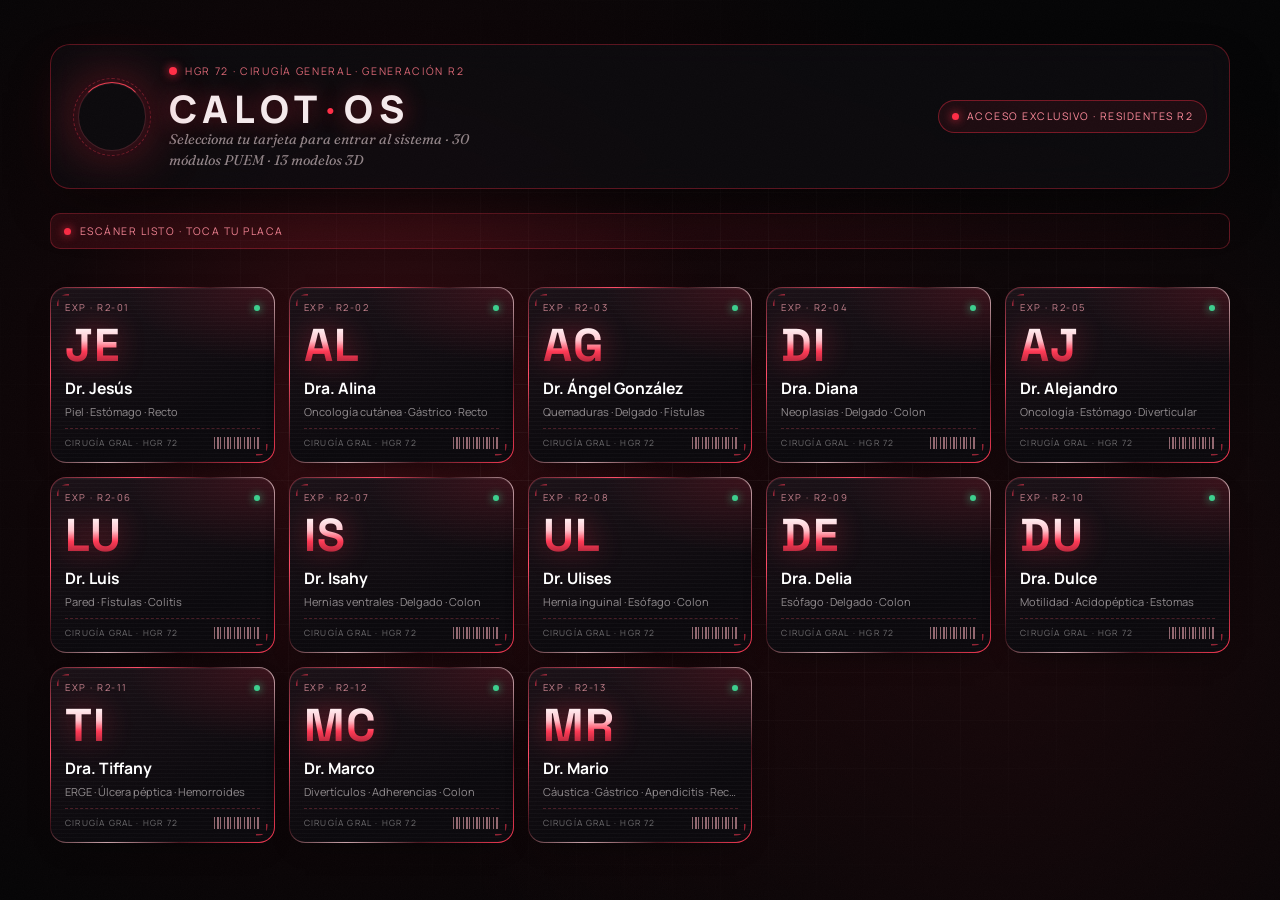
==== commit bf83fb70: "feat(black-ops): sala de control en vivo, audio solo en celulares R2 y 13 residentes - Monitoreo doc" ====
--- a/index.html
+++ b/index.html
@@ -6,22 +6,22 @@
   <meta name="theme-color" content="#000000">
   <meta name="description" content="CALOT-OS | Donde aprender medicina se vuelve tu mayor obsesión. Sistema de estudio para residentes de cirugía general.">
   <title>CALOT-OS | Donde aprender medicina se vuelve tu mayor obsesión</title>
-  <link rel="icon" href="assets/favicon.png?v=20261122d" type="image/png">
-  <link rel="apple-touch-icon" href="assets/apple-touch-icon.png?v=20261122d">
+  <link rel="icon" href="assets/favicon.png?v=20261122e" type="image/png">
+  <link rel="apple-touch-icon" href="assets/apple-touch-icon.png?v=20261122e">
   <link rel="preconnect" href="https://fonts.googleapis.com">
   <link rel="preconnect" href="https://fonts.gstatic.com" crossorigin>
   <link href="https://fonts.googleapis.com/css2?family=Fraunces:ital,opsz,wght@0,9..144,400;1,9..144,400&family=JetBrains+Mono:wght@400;500&family=Manrope:wght@200;300;400;500;600;700&family=Space+Grotesk:wght@500;600;700&display=swap" rel="stylesheet">
   <link rel="stylesheet" href="vendor/lenis.css">
   <link rel="stylesheet" href="styles/tokens.css?v=20261119e">
   <link rel="stylesheet" href="styles/components.css">
-  <link rel="stylesheet" href="styles/sections.css?v=20261122d">
+  <link rel="stylesheet" href="styles/sections.css?v=20261122e">
   <link rel="stylesheet" href="styles/glass.css">
   <link rel="stylesheet" href="styles/sections2.css">
-  <link rel="stylesheet" href="styles/premium.css?v=20261122d">
-  <link rel="stylesheet" href="styles/adscrito.css?v=20261122e">
+  <link rel="stylesheet" href="styles/premium.css?v=20261122e">
+  <link rel="stylesheet" href="styles/adscrito.css?v=20261122f">
   <link rel="stylesheet" href="styles/resumenes.css?v=20261119e">
-  <link rel="stylesheet" href="styles/ranking.css?v=20261122d">
-  <link rel="stylesheet" href="styles/eval.css?v=20261122d">
+  <link rel="stylesheet" href="styles/ranking.css?v=20261122e">
+  <link rel="stylesheet" href="styles/eval.css?v=20261122e">
   <!-- Modo incrustado: dentro del iframe del panel docente de CALOT no se muestran las barras de Black Ops -->
   <script>
     (function () {
@@ -77,6 +77,6 @@
   <script src="vendor/gsap.min.js"></script>
   <script src="vendor/ScrollTrigger.min.js"></script>
   <script src="vendor/lenis.min.js"></script>
-  <script type="module" src="js/main.js?v=20261122d"></script>
+  <script type="module" src="js/main.js?v=20261122e"></script>
 </body>
 </html>
--- a/styles/adscrito.css
+++ b/styles/adscrito.css
@@ -2056,60 +2056,207 @@
   html.is-embed .ads-hero .wing-lead { overflow-wrap: anywhere; }
 }
 
-/* ---------- Monitoreo en vivo · cuadrícula compacta de residentes ---------- */
-.bo-roster-card { padding: 16px 18px; }
-.bo-roster-card .ads-sec-head { flex-wrap: wrap; margin-bottom: 10px; }
-.bo-roster-legend { font-size: 10.5px; letter-spacing: 0.08em; }
+/* ==========================================================================
+   SALA DE CONTROL · Monitoreo en vivo (placas R2)
+   ========================================================================== */
+.bo-ctl {
+  position: relative;
+  isolation: isolate;
+  overflow: hidden;
+  padding: 16px 16px 14px;
+  border: 1px solid rgba(255, 58, 82, 0.35);
+  background:
+    radial-gradient(120% 90% at 100% 0%, rgba(255, 40, 70, 0.12), transparent 55%),
+    linear-gradient(170deg, rgba(20, 12, 17, 0.96), rgba(8, 7, 10, 0.98));
+  box-shadow: 0 0 0 1px rgba(255, 58, 82, 0.08) inset, 0 22px 50px -30px rgba(255, 40, 70, 0.55);
+}
+.bo-ctl-bg { position: absolute; inset: 0; z-index: -1; pointer-events: none; }
+.bo-ctl-grid {
+  position: absolute; inset: 0;
+  background:
+    linear-gradient(rgba(255, 70, 95, 0.05) 1px, transparent 1px) 0 0 / 28px 28px,
+    linear-gradient(90deg, rgba(255, 70, 95, 0.05) 1px, transparent 1px) 0 0 / 28px 28px;
+  mask-image: radial-gradient(ellipse at 50% 40%, #000 30%, transparent 80%);
+}
+.bo-ctl-radar {
+  position: absolute; right: -120px; top: -120px; width: 360px; height: 360px; border-radius: 50%;
+  background:
+    repeating-radial-gradient(circle, transparent 0 38px, rgba(255, 70, 95, 0.12) 38px 39px),
+    conic-gradient(from 0deg, rgba(255, 40, 70, 0.32), rgba(255, 40, 70, 0) 70deg, transparent 360deg);
+  animation: bo-radar 6s linear infinite;
+  opacity: 0.75;
+}
+@keyframes bo-radar { to { transform: rotate(360deg); } }
+.bo-ctl-scan {
+  position: absolute; left: 0; right: 0; height: 90px; top: -90px;
+  background: linear-gradient(180deg, transparent, rgba(255, 58, 82, 0.07) 70%, rgba(255, 120, 140, 0.22));
+  animation: bo-ctl-scan 5.5s cubic-bezier(0.45, 0, 0.55, 1) infinite;
+}
+@keyframes bo-ctl-scan { 0% { top: -90px; } 100% { top: 100%; } }
+
+.bo-ctl-head { display: flex; flex-wrap: wrap; align-items: flex-end; justify-content: space-between; gap: 12px 18px; margin-bottom: 14px; }
+.bo-ctl-title { display: grid; gap: 2px; min-width: 0; }
+.bo-ctl-title h2 { margin: 0; font-size: 1.35rem; }
+.bo-ctl-kicker { display: inline-flex; align-items: center; gap: 8px; font-size: 10.5px; letter-spacing: 0.18em; color: #ff8a9b; }
+.bo-ctl-rec { width: 8px; height: 8px; border-radius: 50%; background: #ff2d46; box-shadow: 0 0 10px #ff2d46; animation: bo-led 1.2s ease-in-out infinite; }
+.bo-ctl:not(.is-live) .bo-ctl-rec { background: #e6a700; box-shadow: 0 0 8px #e6a700; }
+.bo-ctl-hint { font-size: 10px; letter-spacing: 0.1em; }
+.bo-ctl-stats { display: grid; grid-template-columns: repeat(4, minmax(0, auto)); gap: 8px; }
+.bo-ctl-stat {
+  --c: #fff;
+  display: grid; justify-items: center; gap: 2px;
+  min-width: 78px; padding: 8px 12px; border-radius: 12px;
+  background: rgba(255, 255, 255, 0.03);
+  border: 1px solid color-mix(in srgb, var(--c) 35%, transparent);
+  box-shadow: inset 0 0 18px -8px color-mix(in srgb, var(--c) 60%, transparent);
+}
+.bo-ctl-stat b { font-size: 1.7rem; line-height: 1; color: var(--c); text-shadow: 0 0 16px color-mix(in srgb, var(--c) 60%, transparent); }
+.bo-ctl-stat b small { font-size: 0.5em; opacity: 0.55; color: #fff; text-shadow: none; }
+.bo-ctl-stat span { font-size: 9px; letter-spacing: 0.16em; color: rgba(255, 255, 255, 0.6); }
+.bo-ctl-stat.is-cyan { --c: #4fd8ff; }
+.bo-ctl-stat.is-green { --c: #3ccf8e; }
+.bo-ctl-stat.is-blue { --c: #7ab0ff; }
+.bo-ctl-stat.is-red { --c: #ff4c66; }
+.bo-ctl-stat.is-hot { animation: bo-stat-hot 1.1s ease-in-out infinite; }
+@keyframes bo-stat-hot { 50% { background: rgba(255, 40, 70, 0.18); box-shadow: 0 0 22px -4px rgba(255, 40, 70, 0.7); } }
+
+/* --- Placas --- */
 .bo-roster {
   display: grid;
-  grid-template-columns: repeat(auto-fill, minmax(150px, 1fr));
-  gap: 8px;
+  grid-template-columns: repeat(auto-fill, minmax(158px, 1fr));
+  gap: 9px;
   min-width: 0;
 }
 .bo-rc {
+  --led: #6b6b75;
+  --acc: rgba(255, 255, 255, 0.16);
+  position: relative;
   min-width: 0;
-  border-radius: 12px;
-  background: rgba(255, 255, 255, 0.035);
-  border: 1px solid rgba(255, 255, 255, 0.09);
-  border-left: 3px solid var(--bo-rc-c, rgba(255, 255, 255, 0.18));
+  border-radius: 13px;
+  border: 1px solid transparent;
+  background:
+    linear-gradient(160deg, rgba(26, 16, 22, 0.95), rgba(10, 8, 12, 0.97)) padding-box,
+    linear-gradient(135deg, var(--acc), rgba(255, 255, 255, 0.04) 45%, var(--acc)) border-box;
   overflow: hidden;
-  transition: border-color 0.2s ease, background 0.2s ease;
-}
-.bo-rc.is-exam { --bo-rc-c: #3ccf8e; }
-.bo-rc.is-done { --bo-rc-c: #6aa8ff; }
-.bo-rc.is-nav { --bo-rc-c: rgba(60, 207, 142, 0.45); }
-.bo-rc.is-idle { --bo-rc-c: rgba(255, 255, 255, 0.14); opacity: 0.62; }
-.bo-rc.is-locked { --bo-rc-c: #ff3a55; background: rgba(255, 38, 68, 0.1); }
-.bo-rc.is-out { --bo-rc-c: #ff3a55; animation: bo-rc-out 1.2s ease-in-out infinite; }
-@keyframes bo-rc-out { 50% { background: rgba(255, 38, 68, 0.16); } }
+  transition: transform 0.25s ease, box-shadow 0.4s ease;
+  animation: bo-rc-breathe 4.8s ease-in-out infinite;
+  animation-delay: calc(var(--i, 0) * -0.37s);
+}
+@keyframes bo-rc-breathe { 50% { box-shadow: 0 0 0 1px color-mix(in srgb, var(--acc) 40%, transparent), 0 8px 22px -14px var(--led); } }
+.bo-ctl.is-first .bo-rc { animation: bo-rc-in 0.55s cubic-bezier(0.2, 0.9, 0.25, 1.1) both, bo-rc-breathe 4.8s ease-in-out 0.6s infinite; animation-delay: calc(var(--i, 0) * 0.05s), calc(var(--i, 0) * -0.37s); }
+@keyframes bo-rc-in { from { opacity: 0; transform: translateY(12px) scale(0.95); filter: brightness(1.8); } }
+.bo-rc::before { /* brillo que recorre la placa */
+  content: ''; position: absolute; inset: 0; pointer-events: none;
+  background: linear-gradient(105deg, transparent 40%, rgba(255, 220, 228, 0.07) 50%, transparent 60%);
+  transform: translateX(-100%);
+  animation: bo-rc-sheen 7s ease-in-out infinite;
+  animation-delay: calc(var(--i, 0) * 0.45s);
+}
+@keyframes bo-rc-sheen { 0%, 70% { transform: translateX(-100%); } 100% { transform: translateX(100%); } }
+.bo-rc.s-nav { --led: #4fd8ff; --acc: rgba(79, 216, 255, 0.45); }
+.bo-rc.s-exam { --led: #3ccf8e; --acc: rgba(60, 207, 142, 0.55); }
+.bo-rc.s-done { --led: #7ab0ff; --acc: rgba(122, 176, 255, 0.55); }
+.bo-rc.s-out { --led: #ff2d46; --acc: rgba(255, 45, 70, 0.9); }
+.bo-rc.s-locked { --led: #ff2d46; --acc: rgba(255, 45, 70, 0.7); }
+.bo-rc.s-idle { opacity: 0.55; animation: none; }
+
 .bo-rc-main {
-  display: grid;
-  gap: 3px;
-  width: 100%;
-  padding: 8px 10px;
-  text-align: left;
-  background: none;
-  border: 0;
-  color: inherit;
-  cursor: pointer;
-  min-width: 0;
-}
-.bo-rc-name { font-weight: 700; font-size: 0.86rem; white-space: nowrap; overflow: hidden; text-overflow: ellipsis; }
-.bo-rc-q { font-size: 0.95rem; font-weight: 700; letter-spacing: 0.02em; color: var(--c-ink, #fff); white-space: nowrap; overflow: hidden; text-overflow: ellipsis; }
-.bo-rc.is-done .bo-rc-q { color: #8fbcff; }
-.bo-rc.is-idle .bo-rc-q, .bo-rc.is-nav .bo-rc-q { font-size: 0.78rem; font-weight: 500; color: var(--c-muted); }
-.bo-rc-ex { font-size: 10.5px; letter-spacing: 0.06em; color: var(--c-muted); }
-.bo-rc.has-exits .bo-rc-ex { color: #ff5a70; font-weight: 700; }
-.bo-rc.is-open { grid-column: 1 / -1; border-color: rgba(var(--crimson-rgb), 0.45); }
-.bo-rc.is-open .bo-rc-main { grid-template-columns: minmax(0, 1fr) auto auto; align-items: baseline; gap: 12px; }
+  position: relative;
+  display: grid; gap: 6px; width: 100%; min-width: 0;
+  padding: 9px 10px 8px; text-align: left;
+  background: none; border: 0; color: inherit; cursor: pointer;
+}
+.bo-rc-top { display: grid; grid-template-columns: auto minmax(0, 1fr) auto; align-items: center; gap: 8px; }
+.bo-rc-ini {
+  width: 34px; height: 34px; border-radius: 9px; display: grid; place-items: center;
+  font: 700 15px/1 'Space Grotesk', system-ui, sans-serif; letter-spacing: 0.02em;
+  color: #fff;
+  background: linear-gradient(150deg, color-mix(in srgb, var(--led) 55%, #2a0b12), #12080c);
+  box-shadow: inset 0 1px 0 rgba(255, 255, 255, 0.18), 0 0 14px -6px var(--led);
+}
+.bo-rc-id { display: grid; min-width: 0; }
+.bo-rc-id b { font-size: 0.82rem; white-space: nowrap; overflow: hidden; text-overflow: ellipsis; }
+.bo-rc-id small { font-size: 8.5px; letter-spacing: 0.14em; color: rgba(255, 255, 255, 0.38); }
+.bo-rc-led { width: 9px; height: 9px; border-radius: 50%; background: var(--led); box-shadow: 0 0 10px var(--led); }
+.bo-rc.s-exam .bo-rc-led { animation: bo-led 1.6s ease-in-out infinite; }
+.bo-rc.s-nav .bo-rc-led { animation: bo-led 2.6s ease-in-out infinite; }
+.bo-rc.s-out .bo-rc-led { animation: bo-led 0.35s steps(2) infinite; }
+.bo-rc.s-idle .bo-rc-led { box-shadow: none; }
+
+.bo-rc-mid { display: flex; justify-content: space-between; align-items: baseline; gap: 6px; min-width: 0; }
+.bo-rc-q { font-size: 0.98rem; font-weight: 700; color: #fff; white-space: nowrap; overflow: hidden; text-overflow: ellipsis; min-width: 0; }
+.bo-rc.s-nav .bo-rc-q, .bo-rc.s-idle .bo-rc-q { font-size: 0.74rem; font-weight: 500; color: rgba(255, 255, 255, 0.6); }
+.bo-rc.s-done .bo-rc-q { color: #a9cbff; }
+.bo-rc-ex {
+  flex: none; font-size: 10.5px; font-weight: 700; padding: 2px 7px; border-radius: 99px;
+  color: rgba(255, 255, 255, 0.45); background: rgba(255, 255, 255, 0.05);
+}
+.bo-rc.has-exits .bo-rc-ex { color: #fff; background: #d81d3c; box-shadow: 0 0 12px -2px #ff2d46; }
+.bo-rc.is-newexit .bo-rc-ex, .bo-rc.s-out .bo-rc-ex { animation: bo-ex-pulse 0.9s ease-in-out infinite; }
+@keyframes bo-ex-pulse { 50% { transform: scale(1.18); box-shadow: 0 0 20px 0 #ff2d46; } }
+
+.bo-rc-bar { position: relative; height: 5px; border-radius: 99px; background: rgba(255, 255, 255, 0.07); overflow: hidden; }
+.bo-rc-bar i {
+  position: absolute; inset: 0 auto 0 0; width: calc(var(--p, 0) * 1%);
+  border-radius: inherit;
+  background: linear-gradient(90deg, color-mix(in srgb, var(--led) 50%, #000), var(--led));
+  box-shadow: 0 0 10px var(--led);
+  transition: width 0.8s cubic-bezier(0.2, 0.8, 0.2, 1);
+}
+.bo-rc-bar i::after {
+  content: ''; position: absolute; inset: 0;
+  background: linear-gradient(90deg, transparent, rgba(255, 255, 255, 0.65), transparent);
+  transform: translateX(-100%);
+  animation: bo-bar-glint 2.4s ease-in-out infinite;
+}
+@keyframes bo-bar-glint { 60%, 100% { transform: translateX(100%); } }
+.bo-rc-state { font-size: 8.5px; letter-spacing: 0.2em; color: color-mix(in srgb, var(--led) 80%, #fff); }
+
+/* Cambio de estado: destello suave */
+.bo-rc.is-changed { animation: bo-rc-flash 0.9s ease-out 1, bo-rc-breathe 4.8s ease-in-out 0.9s infinite; }
+@keyframes bo-rc-flash { 0% { box-shadow: 0 0 0 2px var(--led), 0 0 30px var(--led); filter: brightness(1.6); } 100% { box-shadow: none; filter: none; } }
+
+/* FUERA: glitch y alerta */
+.bo-rc.s-out { animation: bo-rc-out 1s ease-in-out infinite; }
+@keyframes bo-rc-out { 50% { box-shadow: 0 0 0 1px #ff2d46, 0 0 26px -4px #ff2d46; } }
+.bo-rc.s-out .bo-rc-main { animation: bo-rc-glitch 2.2s steps(1) infinite; }
+@keyframes bo-rc-glitch {
+  0%, 86%, 100% { transform: none; filter: none; }
+  88% { transform: translate(-2px, 1px); filter: drop-shadow(2px 0 0 #00e5ff) drop-shadow(-2px 0 0 #ff2d46); }
+  92% { transform: translate(2px, -1px); }
+  95% { transform: translate(-1px, 0); filter: drop-shadow(-2px 0 0 #00e5ff); }
+}
+.bo-rc-alert {
+  position: absolute; bottom: 6px; left: 10px;
+  font-size: 9px; letter-spacing: 0.2em; padding: 2px 6px; border-radius: 4px;
+  color: #fff; background: #d81d3c; box-shadow: 0 0 12px #ff2d46; white-space: nowrap;
+  animation: bo-led 0.7s steps(2) infinite;
+  pointer-events: none;
+}
+.bo-rc.s-out .bo-rc-state { visibility: hidden; }
+.bo-rc.s-locked .bo-rc-main { background: repeating-linear-gradient(135deg, rgba(255, 45, 70, 0.08) 0 8px, transparent 8px 16px); }
+
+.bo-rc.is-open { grid-column: 1 / -1; animation: none; box-shadow: 0 0 0 1px var(--acc); }
 .bo-rc-more { display: grid; gap: 8px; padding: 0 10px 10px; min-width: 0; }
 .bo-rc-row { display: flex; flex-wrap: wrap; gap: 6px; align-items: center; font-size: 0.8rem; min-width: 0; overflow-wrap: anywhere; }
 .bo-rc-actions { display: flex; flex-wrap: wrap; gap: 6px; }
 .bo-rc-more .bo-results { max-width: 100%; overflow-x: auto; }
-@media (max-width: 560px) {
-  .bo-roster-card { padding: 12px; }
-  .bo-roster { grid-template-columns: repeat(2, minmax(0, 1fr)); gap: 6px; }
-  .bo-rc-main { padding: 7px 8px; }
-  .bo-rc-name { font-size: 0.8rem; }
-  .bo-rc.is-open .bo-rc-main { grid-template-columns: minmax(0, 1fr); gap: 3px; }
-}
+
+@media (max-width: 640px) {
+  .bo-ctl { padding: 12px 10px; }
+  .bo-ctl-head { align-items: stretch; }
+  .bo-ctl-stats { grid-template-columns: repeat(4, minmax(0, 1fr)); width: 100%; gap: 6px; }
+  .bo-ctl-stat { min-width: 0; padding: 7px 4px; }
+  .bo-ctl-stat b { font-size: 1.35rem; }
+  .bo-ctl-stat span { font-size: 7.5px; letter-spacing: 0.08em; }
+  .bo-ctl-radar { width: 240px; height: 240px; right: -90px; top: -90px; }
+  .bo-roster { grid-template-columns: repeat(2, minmax(0, 1fr)); gap: 7px; }
+  .bo-rc-main { padding: 8px; gap: 5px; }
+  .bo-rc-ini { width: 28px; height: 28px; font-size: 12.5px; border-radius: 8px; }
+  .bo-rc-id b { font-size: 0.76rem; }
+  .bo-rc-q { font-size: 0.86rem; }
+  .bo-rc-alert { left: 8px; bottom: 5px; font-size: 8px; }
+}
+@media (prefers-reduced-motion: reduce) {
+  .bo-ctl-radar, .bo-ctl-scan, .bo-rc, .bo-rc::before, .bo-rc-bar i::after, .bo-rc .bo-rc-main { animation: none !important; }
+}
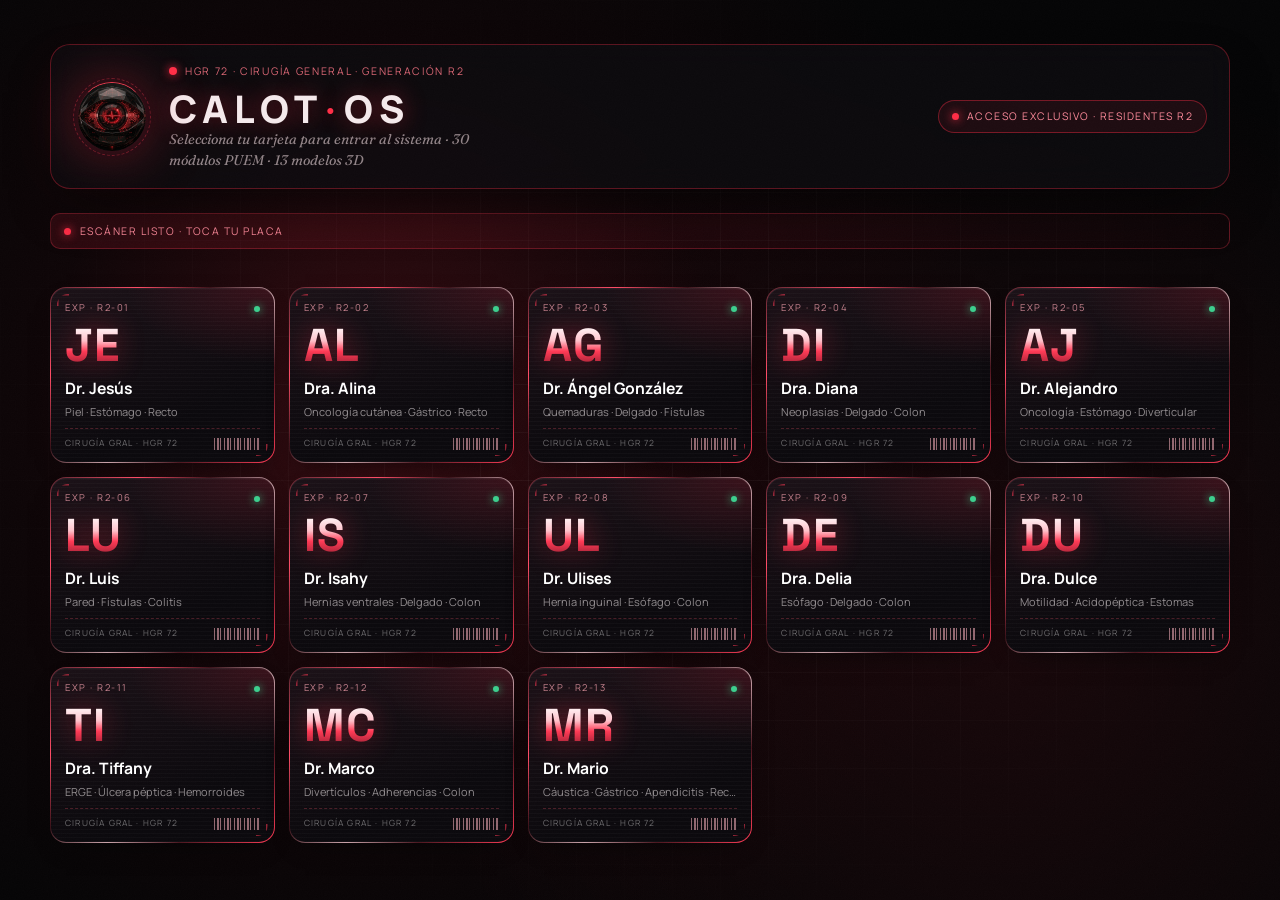
==== commit f5d9b559: "fix(black-ops): audio del examen con AudioBuffers, docente siempre muda y sesión cerrada permanente " ====
--- a/index.html
+++ b/index.html
@@ -6,22 +6,22 @@
   <meta name="theme-color" content="#000000">
   <meta name="description" content="CALOT-OS | Donde aprender medicina se vuelve tu mayor obsesión. Sistema de estudio para residentes de cirugía general.">
   <title>CALOT-OS | Donde aprender medicina se vuelve tu mayor obsesión</title>
-  <link rel="icon" href="assets/favicon.png?v=20261122e" type="image/png">
-  <link rel="apple-touch-icon" href="assets/apple-touch-icon.png?v=20261122e">
+  <link rel="icon" href="assets/favicon.png?v=20261122g" type="image/png">
+  <link rel="apple-touch-icon" href="assets/apple-touch-icon.png?v=20261122g">
   <link rel="preconnect" href="https://fonts.googleapis.com">
   <link rel="preconnect" href="https://fonts.gstatic.com" crossorigin>
   <link href="https://fonts.googleapis.com/css2?family=Fraunces:ital,opsz,wght@0,9..144,400;1,9..144,400&family=JetBrains+Mono:wght@400;500&family=Manrope:wght@200;300;400;500;600;700&family=Space+Grotesk:wght@500;600;700&display=swap" rel="stylesheet">
   <link rel="stylesheet" href="vendor/lenis.css">
   <link rel="stylesheet" href="styles/tokens.css?v=20261119e">
   <link rel="stylesheet" href="styles/components.css">
-  <link rel="stylesheet" href="styles/sections.css?v=20261122e">
+  <link rel="stylesheet" href="styles/sections.css?v=20261122g">
   <link rel="stylesheet" href="styles/glass.css">
   <link rel="stylesheet" href="styles/sections2.css">
-  <link rel="stylesheet" href="styles/premium.css?v=20261122e">
-  <link rel="stylesheet" href="styles/adscrito.css?v=20261122f">
+  <link rel="stylesheet" href="styles/premium.css?v=20261122g">
+  <link rel="stylesheet" href="styles/adscrito.css?v=20261122g">
   <link rel="stylesheet" href="styles/resumenes.css?v=20261119e">
-  <link rel="stylesheet" href="styles/ranking.css?v=20261122e">
-  <link rel="stylesheet" href="styles/eval.css?v=20261122e">
+  <link rel="stylesheet" href="styles/ranking.css?v=20261122g">
+  <link rel="stylesheet" href="styles/eval.css?v=20261122g">
   <!-- Modo incrustado: dentro del iframe del panel docente de CALOT no se muestran las barras de Black Ops -->
   <script>
     (function () {
@@ -77,6 +77,6 @@
   <script src="vendor/gsap.min.js"></script>
   <script src="vendor/ScrollTrigger.min.js"></script>
   <script src="vendor/lenis.min.js"></script>
-  <script type="module" src="js/main.js?v=20261122e"></script>
+  <script type="module" src="js/main.js?v=20261122g"></script>
 </body>
 </html>
--- a/styles/adscrito.css
+++ b/styles/adscrito.css
@@ -2260,3 +2260,147 @@
 @media (prefers-reduced-motion: reduce) {
   .bo-ctl-radar, .bo-ctl-scan, .bo-rc, .bo-rc::before, .bo-rc-bar i::after, .bo-rc .bo-rc-main { animation: none !important; }
 }
+
+/* ==========================================================================
+   Chip «Toca para activar el sonido del sistema» (solo residentes)
+   ========================================================================== */
+.bo-sound-chip {
+  position: fixed;
+  left: 50%;
+  bottom: calc(env(safe-area-inset-bottom, 0px) + 84px);
+  transform: translateX(-50%);
+  z-index: 9000;
+  display: inline-flex;
+  align-items: center;
+  gap: 8px;
+  max-width: calc(100vw - 32px);
+  padding: 8px 14px;
+  border-radius: 999px;
+  border: 1px solid rgba(255, 196, 92, .45);
+  background: rgba(14, 10, 6, .88);
+  color: #ffd9a0;
+  font-size: 11px;
+  letter-spacing: .06em;
+  white-space: nowrap;
+  overflow: hidden;
+  text-overflow: ellipsis;
+  backdrop-filter: blur(8px);
+  -webkit-backdrop-filter: blur(8px);
+  box-shadow: 0 6px 24px rgba(0, 0, 0, .45);
+  cursor: pointer;
+  animation: bo-sound-chip-in .5s ease both;
+}
+.bo-sound-chip[hidden] { display: none; }
+.bo-sound-chip-dot {
+  width: 7px; height: 7px; border-radius: 50%; flex: none;
+  background: #ffb547; box-shadow: 0 0 8px #ffb547;
+  animation: bo-sound-chip-pulse 1.6s ease-in-out infinite;
+}
+@keyframes bo-sound-chip-in { from { opacity: 0; transform: translate(-50%, 8px); } }
+@keyframes bo-sound-chip-pulse { 50% { opacity: .35; } }
+html.is-embed .bo-sound-chip, body.is-exam-locked .bo-sound-chip { display: none; }
+
+/* ==========================================================================
+   Pantalla permanente «Examen entregado · Sesión cerrada»
+   ========================================================================== */
+.bo-closed {
+  position: fixed;
+  inset: 0;
+  z-index: 2147483000;
+  display: grid;
+  place-items: center;
+  padding: 24px 16px;
+  overflow: hidden;
+  background: radial-gradient(120% 80% at 50% 0%, #2a0710 0%, #0a0204 55%, #000 100%);
+  color: #f6e9ec;
+  overscroll-behavior: none;
+  touch-action: none;
+  user-select: none;
+  -webkit-user-select: none;
+}
+.bo-closed-grid {
+  position: absolute; inset: -50%;
+  background-image:
+    linear-gradient(rgba(255, 45, 70, .07) 1px, transparent 1px),
+    linear-gradient(90deg, rgba(255, 45, 70, .07) 1px, transparent 1px);
+  background-size: 34px 34px;
+  transform: perspective(600px) rotateX(58deg) translateY(10%);
+  animation: bo-closed-grid 14s linear infinite;
+  pointer-events: none;
+}
+.bo-closed-scan {
+  position: absolute; left: 0; right: 0; height: 120px; top: -120px;
+  background: linear-gradient(180deg, transparent, rgba(255, 45, 70, .12), transparent);
+  animation: bo-closed-scan 5.5s ease-in-out infinite;
+  pointer-events: none;
+}
+.bo-closed-card {
+  position: relative;
+  width: min(440px, 100%);
+  padding: 28px 22px 22px;
+  border-radius: 18px;
+  border: 1px solid rgba(255, 45, 70, .38);
+  background: linear-gradient(180deg, rgba(30, 6, 12, .9), rgba(8, 2, 4, .94));
+  box-shadow: 0 0 0 1px rgba(255, 45, 70, .08) inset, 0 30px 80px rgba(0, 0, 0, .7), 0 0 60px rgba(255, 45, 70, .14);
+  text-align: center;
+  animation: bo-closed-in .7s cubic-bezier(.2, .8, .2, 1) both;
+}
+.bo-closed-seal { width: 64px; height: 64px; margin: 0 auto 10px; filter: drop-shadow(0 0 14px rgba(255, 45, 70, .55)); }
+.bo-closed-seal svg { width: 100%; height: 100%; }
+.bo-closed-kicker { margin: 0 0 8px; font-size: 10px; letter-spacing: .22em; color: #ff8a9b; opacity: .85; }
+.bo-closed-title {
+  margin: 0 0 14px;
+  font-size: clamp(24px, 7vw, 32px);
+  line-height: 1.05;
+  font-weight: 800;
+  letter-spacing: -.01em;
+  color: #fff;
+}
+.bo-closed-title span {
+  display: block;
+  margin-top: 6px;
+  font-size: .52em;
+  font-weight: 700;
+  letter-spacing: .28em;
+  text-transform: uppercase;
+  color: #ff2d46;
+  text-shadow: 0 0 14px rgba(255, 45, 70, .6);
+}
+.bo-closed-name {
+  margin: 0 auto 14px;
+  padding: 10px 12px;
+  border-radius: 10px;
+  border: 1px dashed rgba(255, 210, 217, .28);
+  background: rgba(255, 45, 70, .07);
+  font-weight: 800;
+  font-size: clamp(16px, 5vw, 21px);
+  letter-spacing: .08em;
+  overflow-wrap: anywhere;
+}
+.bo-closed-meta { display: grid; gap: 6px; margin: 0 0 14px; font-size: 11px; text-align: left; }
+.bo-closed-meta div {
+  display: flex; justify-content: space-between; gap: 12px;
+  padding: 7px 10px; border-radius: 8px; background: rgba(255, 255, 255, .03);
+  border: 1px solid rgba(255, 255, 255, .05);
+}
+.bo-closed-meta span { color: #ff8a9b; letter-spacing: .16em; flex: none; }
+.bo-closed-meta b { color: #f6e9ec; font-weight: 600; text-align: right; min-width: 0; overflow-wrap: anywhere; }
+.bo-closed-msg { margin: 0 0 14px; font-size: 13.5px; line-height: 1.5; color: #e6cfd4; }
+.bo-closed-msg b { color: #fff; }
+.bo-closed-foot {
+  display: flex; align-items: center; justify-content: center; gap: 8px;
+  margin: 0; font-size: 9.5px; letter-spacing: .14em; color: #b88791;
+}
+.bo-closed-foot i {
+  width: 7px; height: 7px; border-radius: 50%; flex: none;
+  background: #ff2d46; box-shadow: 0 0 10px #ff2d46;
+  animation: bo-sound-chip-pulse 1.4s ease-in-out infinite;
+}
+@keyframes bo-closed-grid { to { background-position: 0 340px, 0 0; } }
+@keyframes bo-closed-scan { 0% { top: -120px; } 60%, 100% { top: 110%; } }
+@keyframes bo-closed-in { from { opacity: 0; transform: translateY(14px) scale(.97); filter: blur(4px); } }
+body.is-exam-closed { overflow: hidden; }
+body.is-exam-closed > :not(.bo-closed):not(script) { visibility: hidden; }
+@media (prefers-reduced-motion: reduce) {
+  .bo-closed-grid, .bo-closed-scan, .bo-closed-card, .bo-closed-foot i, .bo-sound-chip, .bo-sound-chip-dot { animation: none; }
+}
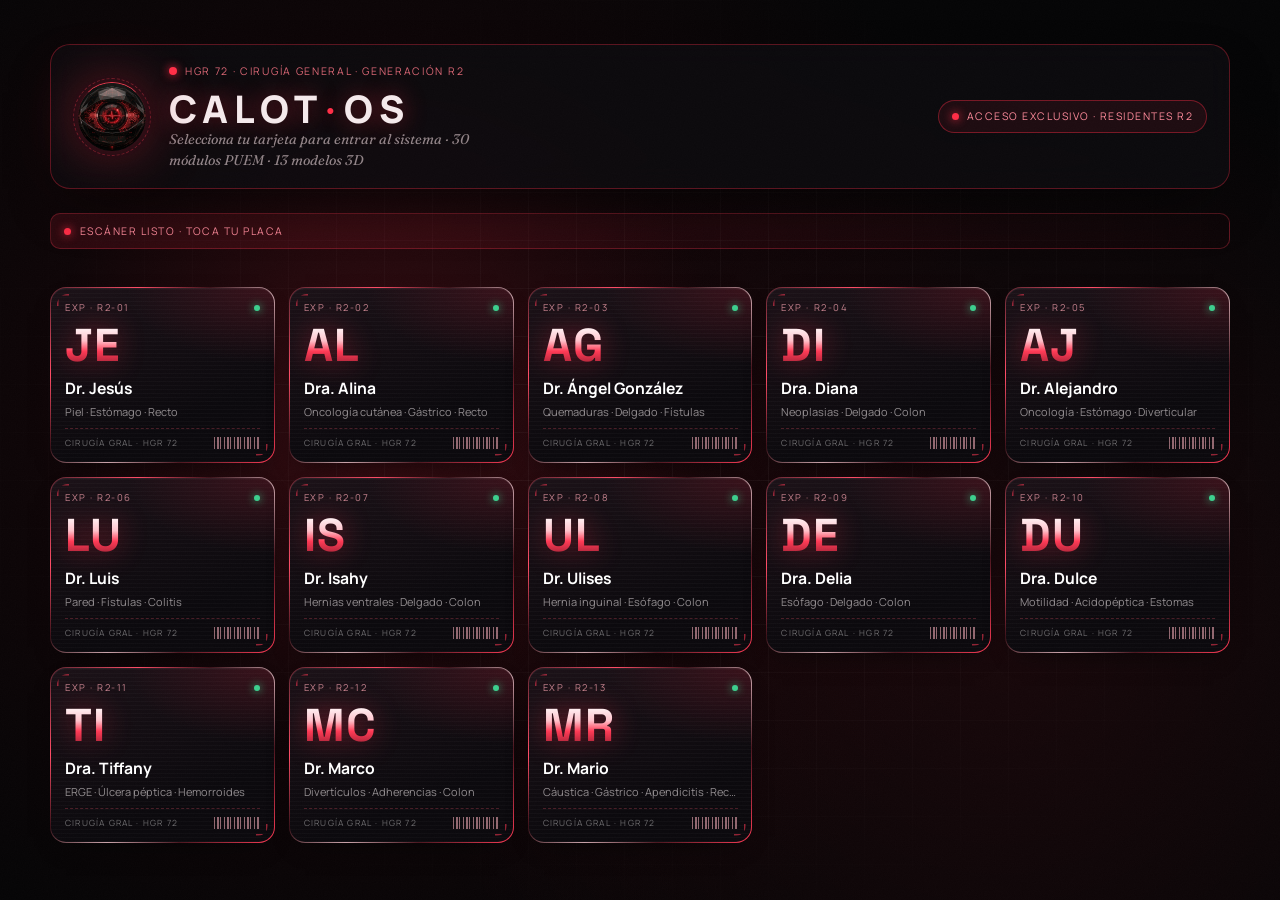
==== commit 83958a07: "feat(black-ops): modo de prueba «correcta siempre en A» para Mario en el examen R2 - Cada residente " ====
--- a/index.html
+++ b/index.html
@@ -6,22 +6,22 @@
   <meta name="theme-color" content="#000000">
   <meta name="description" content="CALOT-OS | Donde aprender medicina se vuelve tu mayor obsesión. Sistema de estudio para residentes de cirugía general.">
   <title>CALOT-OS | Donde aprender medicina se vuelve tu mayor obsesión</title>
-  <link rel="icon" href="assets/favicon.png?v=20261122g" type="image/png">
-  <link rel="apple-touch-icon" href="assets/apple-touch-icon.png?v=20261122g">
+  <link rel="icon" href="assets/favicon.png?v=20261122h" type="image/png">
+  <link rel="apple-touch-icon" href="assets/apple-touch-icon.png?v=20261122h">
   <link rel="preconnect" href="https://fonts.googleapis.com">
   <link rel="preconnect" href="https://fonts.gstatic.com" crossorigin>
   <link href="https://fonts.googleapis.com/css2?family=Fraunces:ital,opsz,wght@0,9..144,400;1,9..144,400&family=JetBrains+Mono:wght@400;500&family=Manrope:wght@200;300;400;500;600;700&family=Space+Grotesk:wght@500;600;700&display=swap" rel="stylesheet">
   <link rel="stylesheet" href="vendor/lenis.css">
   <link rel="stylesheet" href="styles/tokens.css?v=20261119e">
   <link rel="stylesheet" href="styles/components.css">
-  <link rel="stylesheet" href="styles/sections.css?v=20261122g">
+  <link rel="stylesheet" href="styles/sections.css?v=20261122h">
   <link rel="stylesheet" href="styles/glass.css">
   <link rel="stylesheet" href="styles/sections2.css">
-  <link rel="stylesheet" href="styles/premium.css?v=20261122g">
-  <link rel="stylesheet" href="styles/adscrito.css?v=20261122g">
+  <link rel="stylesheet" href="styles/premium.css?v=20261122h">
+  <link rel="stylesheet" href="styles/adscrito.css?v=20261122h">
   <link rel="stylesheet" href="styles/resumenes.css?v=20261119e">
-  <link rel="stylesheet" href="styles/ranking.css?v=20261122g">
-  <link rel="stylesheet" href="styles/eval.css?v=20261122g">
+  <link rel="stylesheet" href="styles/ranking.css?v=20261122h">
+  <link rel="stylesheet" href="styles/eval.css?v=20261122h">
   <!-- Modo incrustado: dentro del iframe del panel docente de CALOT no se muestran las barras de Black Ops -->
   <script>
     (function () {
@@ -77,6 +77,6 @@
   <script src="vendor/gsap.min.js"></script>
   <script src="vendor/ScrollTrigger.min.js"></script>
   <script src="vendor/lenis.min.js"></script>
-  <script type="module" src="js/main.js?v=20261122g"></script>
+  <script type="module" src="js/main.js?v=20261122h"></script>
 </body>
 </html>
